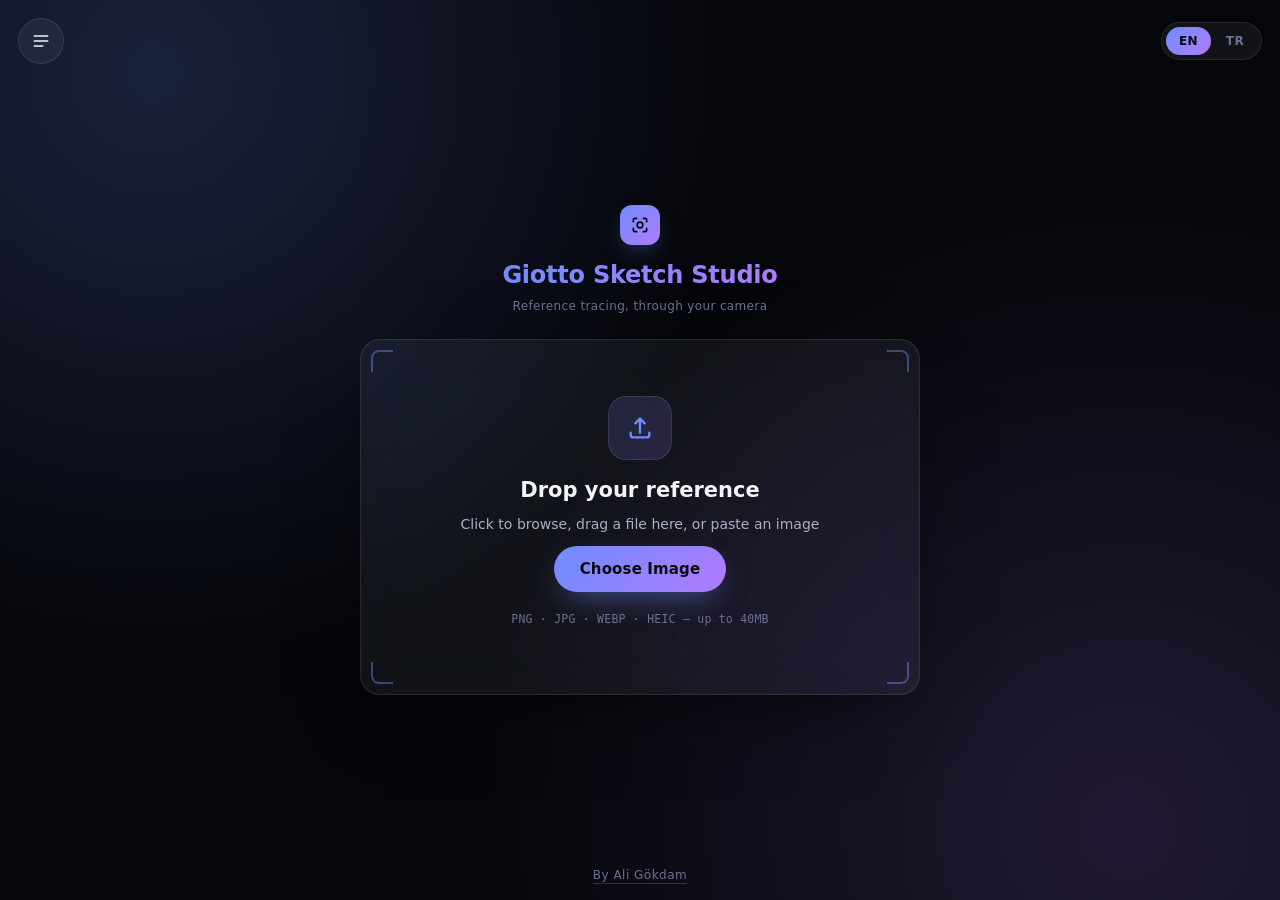
==== index.html @ a8d5f1de "Modify HTML meta tags and style section" ====
<!DOCTYPE html>
<html lang="en">
<head>
<meta charset="UTF-8">
<meta name="viewport" content="width=device-width, initial-scale=1, maximum-scale=1, viewport-fit=cover">
<title>Giotto Sketch Studio</title>
<style>

:root{
  --bg-0:#05060a;
  --bg-1:#0b0d16;
  --surface: rgba(255,255,255,0.055);
  --surface-strong: rgba(255,255,255,0.10);
  --border: rgba(255,255,255,0.09);
  --border-strong: rgba(255,255,255,0.18);
  --text-0:#f3f4f8;
  --text-1:#aab0c8;
  --text-2:#6b7191;
  --blue:#6f8dff;
  --purple:#b07bff;
  --grad: linear-gradient(135deg,#6f8dff 0%,#b07bff 100%);
  --grad-soft: linear-gradient(135deg, rgba(111,141,255,.16), rgba(176,123,255,.16));
  --radius-l:20px;
  --radius-m:14px;
  --radius-s:10px;
  --shadow-soft: 0 24px 70px -24px rgba(0,0,0,.65);
  --ease: cubic-bezier(.16,.8,.24,1);
  --font-display: -apple-system, "SF Pro Display", "Inter", "Segoe UI", system-ui, sans-serif;
  --font-body: -apple-system, "SF Pro Text", "Inter", "Segoe UI", system-ui, sans-serif;
  --font-mono: ui-monospace, "SF Mono", "Roboto Mono", Menlo, monospace;
}
*{box-sizing:border-box; -webkit-tap-highlight-color:transparent;}
html,body{height:100%;}
body{
  margin:0; font-family:var(--font-body); color:var(--text-0);
  background:
    radial-gradient(circle at 12% 8%, rgba(111,141,255,.20), transparent 42%),
    radial-gradient(circle at 88% 92%, rgba(176,123,255,.16), transparent 46%),
    var(--bg-0);
  overflow:hidden; height:100vh; height:100dvh; width:100vw;
  -webkit-user-select:none; user-select:none;
}
button{font-family:inherit;}
img,canvas{-webkit-user-drag:none;}
::selection{background:rgba(111,141,255,.35);}

/* focus visibility for accessibility */
button:focus-visible, input:focus-visible, [tabindex]:focus-visible{
  outline:2px solid var(--blue); outline-offset:2px; border-radius:8px;
}

@media (prefers-reduced-motion: reduce){
  *{animation-duration:.001ms !important; transition-duration:.001ms !important;}
}

/* ============================= LAYOUT / SCREENS ============================= */
#app{position:relative; width:100%; height:100%;}
.screen{
  position:absolute; inset:0; display:none;
  opacity:0; transform:scale(.985);
  transition:opacity .38s var(--ease), transform .38s var(--ease);
}
.screen.active{display:flex; opacity:1; transform:scale(1);}

/* ============================= GLASS / CARD ============================= */
.glass{
  background:var(--surface);
  border:1px solid var(--border);
  backdrop-filter:blur(24px) saturate(160%);
  -webkit-backdrop-filter:blur(24px) saturate(160%);
  border-radius:var(--radius-l);
  box-shadow:var(--shadow-soft);
}

/* ============================= BUTTONS ============================= */
.btn-primary{
  border:none; cursor:pointer; color:#0a0b12; font-weight:600; font-size:15px;
  padding:14px 26px; border-radius:999px; background:var(--grad);
  box-shadow:0 12px 30px -10px rgba(111,141,255,.55);
  transition:transform .18s var(--ease), box-shadow .18s var(--ease), filter .18s;
  letter-spacing:.01em;
}
.btn-primary:hover{transform:translateY(-1px); filter:brightness(1.06);}
.btn-primary:active{transform:translateY(0) scale(.98);}
.btn-large{padding:18px 36px; font-size:16px; width:100%;}

.btn-ghost{
  border:1px solid var(--border-strong); background:rgba(255,255,255,.04); color:var(--text-0);
  cursor:pointer; border-radius:999px; padding:11px 20px; font-size:14px; font-weight:500;
  transition:background .18s, border-color .18s, transform .12s;
}
.btn-ghost:hover{background:rgba(255,255,255,.08); border-color:var(--border-strong);}
.btn-ghost:active{transform:scale(.97);}

.icon-btn{
  width:46px; height:46px; border-radius:50%; border:1px solid var(--border);
  background:var(--surface); color:var(--text-0); display:flex; align-items:center; justify-content:center;
  cursor:pointer; transition:background .16s, transform .12s, border-color .16s; flex:none;
}
.icon-btn:hover{background:var(--surface-strong); border-color:var(--border-strong);}
.icon-btn:active{transform:scale(.94);}
.icon-btn.active{background:var(--grad); color:#0a0b12; border-color:transparent;}
.icon-btn svg{width:20px; height:20px;}

/* ============================= CREDIT FOOTER ============================= */
.credit{
  position:absolute; bottom:18px; left:0; right:0; text-align:center;
  color:var(--text-2); font-size:12px; letter-spacing:.04em; z-index:5;
}
.credit-link{color:var(--text-2); text-decoration:none; border-bottom:1px solid rgba(255,255,255,.16); padding-bottom:1px; transition:color .16s, border-color .16s;}
.credit-link:hover{color:var(--text-0); border-color:var(--border-strong);}

/* ============================= HEADER BAR (upload / editor) ============================= */
.header-bar{
  position:absolute; top:18px; left:18px; right:18px; z-index:7;
  display:flex; align-items:center; justify-content:space-between;
}
.lang-pill{
  display:flex; align-items:center; gap:2px; padding:4px; border-radius:999px;
  background:var(--surface); border:1px solid var(--border);
}
.lang-pill button{
  border:none; background:transparent; color:var(--text-2); font-size:12px; font-weight:600;
  letter-spacing:.03em; padding:7px 13px; border-radius:999px; cursor:pointer; transition:all .16s var(--ease);
}
.lang-pill button.active{background:var(--grad); color:#0a0b12;}
.lang-pill button:not(.active):hover{color:var(--text-0);}

/* ============================= SCREEN 1: UPLOAD ============================= */
#screen-upload{flex-direction:column; align-items:center; justify-content:center; padding:24px; gap:26px; overflow-y:auto;}
.brand{
  display:flex; flex-direction:column; align-items:center; gap:6px; text-align:center; flex:none;
}
.brand .mark{
  width:40px; height:40px; border-radius:12px; background:var(--grad);
  display:flex; align-items:center; justify-content:center; box-shadow:0 10px 26px -10px rgba(111,141,255,.6);
}
.brand .mark svg{width:20px; height:20px; color:#0a0b12;}
.brand h1{
  font-family:var(--font-display); font-size:24px; font-weight:700; letter-spacing:-.01em; margin:10px 0 0;
  background:var(--grad); -webkit-background-clip:text; background-clip:text; color:transparent;
}
.brand p{margin:4px 0 0; font-size:12px; color:var(--text-2); letter-spacing:.03em;}

/* ============================= USAGE GUIDE MODAL ============================= */
.guide-overlay{
  position:absolute; inset:0; z-index:40; background:rgba(4,5,10,.55);
  display:flex; align-items:center; justify-content:center; padding:24px;
  opacity:0; pointer-events:none; transition:opacity .25s var(--ease);
}
.guide-overlay.show{opacity:1; pointer-events:auto;}
.guide-modal{
  width:min(480px, 100%); max-height:80vh; overflow-y:auto; padding:26px 26px 22px;
  transform:translateY(10px) scale(.98); transition:transform .25s var(--ease);
}
.guide-overlay.show .guide-modal{transform:translateY(0) scale(1);}
.guide-modal .guide-head{display:flex; align-items:center; justify-content:space-between; margin-bottom:16px;}
.guide-modal h3{font-family:var(--font-display); font-size:18px; font-weight:700; margin:0;}
.guide-steps{list-style:none; margin:0; padding:0; display:flex; flex-direction:column; gap:14px;}
.guide-steps li{display:flex; gap:12px; align-items:flex-start; font-size:13.5px; color:var(--text-1); line-height:1.45;}
.guide-steps .num{
  flex:none; width:26px; height:26px; border-radius:50%; background:var(--grad-soft); border:1px solid var(--border);
  color:var(--text-0); display:flex; align-items:center; justify-content:center; font-size:12px; font-weight:700; font-family:var(--font-mono);
}
.guide-privacy{
  margin:16px 0 0; padding-top:14px; border-top:1px solid var(--border);
  font-size:12px; color:var(--text-2); line-height:1.5;
}

.dropzone{
  position:relative; width:min(560px, 100%); padding:56px 32px; text-align:center;
  cursor:pointer; transition:border-color .2s, background .2s, transform .2s var(--ease);
  flex:none;
}
.dropzone.drag-over{border-color:var(--blue); background:rgba(111,141,255,.07); transform:scale(1.01);}
.dropzone-content{display:flex; flex-direction:column; align-items:center; gap:14px; position:relative; z-index:2;}
.dropzone .glyph{
  width:64px; height:64px; border-radius:18px; background:var(--grad-soft); border:1px solid var(--border);
  display:flex; align-items:center; justify-content:center; margin-bottom:4px;
}
.dropzone .glyph svg{width:28px; height:28px; color:var(--blue);}
.dropzone h2{font-family:var(--font-display); font-size:21px; font-weight:600; margin:0;}
.dropzone p.sub{margin:0; color:var(--text-1); font-size:14px;}
.dropzone .hint{margin-top:6px; font-size:11.5px; color:var(--text-2); font-family:var(--font-mono); letter-spacing:.02em;}

/* viewfinder corner brackets — signature motif */
.corners span{position:absolute; width:22px; height:22px; border:2px solid rgba(111,141,255,.55); opacity:.8;}
.corners span:nth-child(1){top:10px; left:10px; border-right:none; border-bottom:none; border-radius:8px 0 0 0;}
.corners span:nth-child(2){top:10px; right:10px; border-left:none; border-bottom:none; border-radius:0 8px 0 0;}
.corners span:nth-child(3){bottom:10px; left:10px; border-right:none; border-top:none; border-radius:0 0 0 8px;}
.corners span:nth-child(4){bottom:10px; right:10px; border-left:none; border-top:none; border-radius:0 0 8px 0;}
@keyframes cornerPulse{0%,100%{opacity:.55;} 50%{opacity:1;}}
.dropzone .corners span{animation:cornerPulse 3.2s ease-in-out infinite;}

.toast{
  position:absolute; top:24px; left:50%; transform:translateX(-50%) translateY(-14px);
  padding:12px 20px; border-radius:999px; font-size:13.5px; color:var(--text-0);
  background:rgba(20,10,10,.7); border:1px solid rgba(255,110,110,.35);
  opacity:0; pointer-events:none; transition:opacity .25s, transform .25s; z-index:50; max-width:90vw;
}
.toast.show{opacity:1; transform:translateX(-50%) translateY(0);}

/* ============================= SCREEN 2: EDITOR ============================= */
#screen-editor{flex-direction:column;}
.editor-canvas-wrap{
  flex:1; display:flex; align-items:center; justify-content:center; position:relative; padding:20px 20px 0;
  min-height:0;
}
.editor-canvas-wrap .frame{position:relative; max-width:100%; max-height:100%;}
#editCanvas{max-width:100%; max-height:100%; border-radius:16px; display:block; box-shadow:0 30px 80px -30px rgba(0,0,0,.7);}
.editor-canvas-wrap .corners span{border-color:rgba(255,255,255,.28);}

.top-bar{
  position:absolute; top:18px; left:18px; right:18px; display:flex; justify-content:space-between; align-items:center; z-index:6;
}
.top-bar .title{font-size:13px; color:var(--text-1); font-family:var(--font-mono); letter-spacing:.03em;}

.panel{
  margin:16px; padding:18px 18px 20px; display:flex; flex-direction:column; gap:16px;
  max-height:46vh; overflow-y:auto;
}
.filters-row{display:flex; gap:8px; overflow-x:auto; padding-bottom:2px; scrollbar-width:none; flex:none;}
.filters-row::-webkit-scrollbar{display:none;}
.filter-chip{
  flex:none; padding:9px 16px; border-radius:999px; font-size:13px; font-weight:500;
  background:rgba(255,255,255,.04); border:1px solid var(--border); color:var(--text-1);
  cursor:pointer; transition:all .16s var(--ease); white-space:nowrap;
}
.filter-chip.active{background:var(--grad); color:#0a0b12; border-color:transparent; font-weight:600;}
.filter-chip:hover:not(.active){background:rgba(255,255,255,.08); color:var(--text-0);}

.slider-group{display:flex; flex-direction:column; gap:12px; flex:none;}
.slider-row{display:grid; grid-template-columns:104px 1fr 42px; align-items:center; gap:12px;}
.slider-row label{font-size:13px; color:var(--text-1); font-weight:500;}
.slider-row .val{font-size:12px; color:var(--text-2); font-family:var(--font-mono); text-align:right;}

input[type=range]{
  -webkit-appearance:none; appearance:none; width:100%; height:34px; background:transparent; margin:0; cursor:pointer;
}
input[type=range]::-webkit-slider-runnable-track{height:4px; border-radius:4px; background:rgba(255,255,255,.12);}
input[type=range]::-moz-range-track{height:4px; border-radius:4px; background:rgba(255,255,255,.12);}
input[type=range]::-webkit-slider-thumb{
  -webkit-appearance:none; margin-top:-9px; width:22px; height:22px; border-radius:50%;
  background:var(--grad); border:2px solid #fff2; box-shadow:0 4px 14px -4px rgba(111,141,255,.7);
}
input[type=range]::-moz-range-thumb{
  width:22px; height:22px; border-radius:50%; background:var(--grad); border:2px solid #fff2;
}

.editor-actions{display:flex; gap:10px; flex:none;}

/* ============================= SCREEN 3: CAMERA / TRACE ============================= */
#screen-camera{background:#000;}
#cameraVideo{
  position:absolute; inset:0; width:100%; height:100%; object-fit:cover; background:#000;
}
#overlayWrap{
  position:absolute; top:50%; left:50%; width:min(70%, 70vh, 900px);
  transform:translate(-50%,-50%); touch-action:none; will-change:transform;
}
#overlayImg{width:100%; display:block; pointer-events:none; filter:brightness(1) contrast(1) saturate(1) blur(0px); opacity:.7;}
#overlayWrap.locked{outline:2px dashed rgba(255,255,255,.25); outline-offset:8px; border-radius:8px;}

.cam-top{
  position:absolute; top:18px; left:18px; right:18px; display:flex; justify-content:space-between; align-items:center; z-index:8;
}
.cam-top .group{display:flex; gap:8px;}

.cam-stack{
  position:absolute; left:16px; right:16px; bottom:16px; z-index:8;
  display:flex; flex-direction:column; align-items:center; gap:12px;
  max-height:calc(100% - 90px); max-height:calc(100dvh - 90px);
}
.cam-bottom{
  width:100%; z-index:8;
  padding:16px 16px 18px; display:flex; flex-direction:column; gap:14px;
  overflow-y:auto;
}
.cam-bottom .row-sliders{display:flex; flex-direction:column; gap:10px;}
.cam-bottom .flip-row{display:flex; gap:10px; justify-content:space-between; align-items:center;}
.cam-bottom .flip-row .label{font-size:12px; color:var(--text-2); font-family:var(--font-mono);}
.cam-bottom .flip-btns{display:flex; gap:8px;}

.start-draw-btn{
  z-index:9; width:auto; padding:16px 30px; flex:none;
}
.cam-hidden{display:none !important;}

/* Drawing mode minimal UI */
#drawUI{
  position:absolute; inset:0; z-index:10; pointer-events:none;
}
#drawUI .draw-top{
  position:absolute; top:18px; right:18px; pointer-events:auto;
}
#drawUI .draw-bottom{
  position:absolute; left:16px; right:16px; bottom:18px; pointer-events:auto;
  padding:14px 18px; display:flex; align-items:center; gap:14px;
}
#drawUI .draw-bottom label{font-size:12px; color:var(--text-1); font-family:var(--font-mono); flex:none;}

.kbd-hint{
  position:absolute; bottom:18px; left:18px; z-index:7; font-size:11px; color:var(--text-2);
  font-family:var(--font-mono); letter-spacing:.02em; display:flex; gap:10px;
}
.kbd-hint span{background:rgba(255,255,255,.06); border:1px solid var(--border); padding:3px 7px; border-radius:6px;}

@media (max-width:640px){
  .kbd-hint{display:none;}
  .slider-row{grid-template-columns:80px 1fr 38px;}
  .panel{max-height:50vh;}
}

/* Landscape / short-height devices: compact the camera controls so nothing collides */
@media (max-height:520px){
  .kbd-hint{display:none;}
  .cam-stack{gap:8px;}
  .cam-bottom{padding:10px 14px 12px; gap:8px;}
  .cam-bottom .row-sliders{flex-direction:row; flex-wrap:wrap; gap:8px 14px;}
  .cam-bottom .slider-row{grid-template-columns:64px 90px 34px; gap:6px;}
  .start-draw-btn{padding:11px 22px; font-size:14px;}
  .cam-top{top:10px; left:10px; right:10px;}
  .icon-btn{width:38px; height:38px;}
}

/* Short viewports on the upload screen: shrink brand + dropzone so they never overlap or overflow */
@media (max-height:720px){
  #screen-upload{gap:14px; padding:18px;}
  .brand{gap:3px;}
  .brand .mark{width:32px; height:32px;}
  .brand .mark svg{width:16px; height:16px;}
  .brand h1{font-size:19px; margin-top:6px;}
  .brand p{font-size:11px;}
  .dropzone{padding:30px 24px;}
  .dropzone .glyph{width:52px; height:52px; margin-bottom:0;}
  .dropzone h2{font-size:18px;}
}
.hidden{display:none !important;}
</style>
</head>
<body>
<div id="app">

  <!-- ============ SCREEN 1: UPLOAD ============ -->
  <section id="screen-upload" class="screen active">
    <div class="header-bar">
      <button class="icon-btn" id="btnGuide" aria-label="How it works">
        <svg viewBox="0 0 24 24" fill="none"><path d="M4 6h16M4 12h16M4 18h10" stroke="currentColor" stroke-width="2" stroke-linecap="round"/></svg>
      </button>
      <div class="lang-pill" id="langPillUpload">
        <button data-lang="en" class="active">EN</button>
        <button data-lang="tr">TR</button>
      </div>
    </div>

    <div class="brand">
      <div class="mark">
        <svg viewBox="0 0 24 24" fill="none"><path d="M4 8V6a2 2 0 0 1 2-2h2M4 16v2a2 2 0 0 0 2 2h2M20 8V6a2 2 0 0 0-2-2h-2M20 16v2a2 2 0 0 1-2 2h-2" stroke="currentColor" stroke-width="2" stroke-linecap="round"/><circle cx="12" cy="12" r="3.4" stroke="currentColor" stroke-width="2"/></svg>
      </div>
      <h1>Giotto Sketch Studio</h1>
      <p data-i18n="tagline">Reference tracing, through your camera</p>
    </div>

    <div class="dropzone glass" id="dropzone" tabindex="0" role="button" aria-label="Upload a reference image">
      <div class="corners"><span></span><span></span><span></span><span></span></div>
      <div class="dropzone-content">
        <div class="glyph">
          <svg viewBox="0 0 24 24" fill="none"><path d="M12 16V4M12 4l-4 4M12 4l4 4" stroke="currentColor" stroke-width="2" stroke-linecap="round" stroke-linejoin="round"/><path d="M4 16v2a2 2 0 0 0 2 2h12a2 2 0 0 0 2-2v-2" stroke="currentColor" stroke-width="2" stroke-linecap="round"/></svg>
        </div>
        <h2 data-i18n="dropTitle">Drop your reference</h2>
        <p class="sub" data-i18n="dropSub">Click to browse, drag a file here, or paste an image</p>
        <button class="btn-primary" id="btnBrowse" type="button" data-i18n="chooseImage">Choose Image</button>
        <p class="hint" data-i18n="dropHint">PNG · JPG · WEBP · HEIC — up to 40MB</p>
      </div>
      <input type="file" id="fileInput" accept="image/*,.heic,.heif" hidden>
    </div>

    <div class="toast" id="toast"></div>
    <footer class="credit"><a class="credit-link" href="https://linktr.ee/aligokdam" target="_blank" rel="noopener">By Ali Gökdam</a></footer>
  </section>

  <!-- ============ USAGE GUIDE MODAL ============ -->
  <div class="guide-overlay" id="guideOverlay">
    <div class="guide-modal glass">
      <div class="guide-head">
        <h3 data-i18n="guideTitle">How Sketch Trace Studio Works</h3>
        <button class="icon-btn" id="btnCloseGuide" aria-label="Close guide">
          <svg viewBox="0 0 24 24" fill="none"><path d="M6 6l12 12M18 6L6 18" stroke="currentColor" stroke-width="2" stroke-linecap="round"/></svg>
        </button>
      </div>
      <ol class="guide-steps" id="guideSteps"></ol>
      <p class="guide-privacy" id="guidePrivacy"></p>
    </div>
  </div>

  <!-- ============ SCREEN 2: EDITOR ============ -->
  <section id="screen-editor" class="screen">
    <div class="top-bar">
      <button class="icon-btn" id="btnBackToUpload" aria-label="Back">
        <svg viewBox="0 0 24 24" fill="none"><path d="M15 18l-6-6 6-6" stroke="currentColor" stroke-width="2" stroke-linecap="round" stroke-linejoin="round"/></svg>
      </button>
      <span class="title" data-i18n="adjustTitle">ADJUST REFERENCE</span>
      <div class="lang-pill" id="langPillEditor">
        <button data-lang="en" class="active">EN</button>
        <button data-lang="tr">TR</button>
      </div>
    </div>

    <div class="editor-canvas-wrap">
      <div class="frame">
        <canvas id="editCanvas"></canvas>
      </div>
    </div>

    <div class="panel glass" id="editPanel">
      <div class="filters-row" id="filtersRow">
        <button class="filter-chip active" data-filter="normal" data-i18n="filterNormal">Normal</button>
        <button class="filter-chip" data-filter="grayscale" data-i18n="filterGrayscale">Grayscale</button>
        <button class="filter-chip" data-filter="highcontrast" data-i18n="filterHighContrast">High Contrast</button>
        <button class="filter-chip" data-filter="sketch" data-i18n="filterSketch">Sketch</button>
        <button class="filter-chip" data-filter="edgedetect" data-i18n="filterEdgeDetect">Edge Detect</button>
        <button class="filter-chip" data-filter="blueprint" data-i18n="filterBlueprint">Blueprint</button>
      </div>

      <div class="slider-group" id="editSliders">
        <div class="slider-row"><label data-i18n="lblOpacity">Opacity</label><input type="range" id="s-opacity" min="0" max="100" value="100"><span class="val" id="v-opacity">100%</span></div>
        <div class="slider-row"><label data-i18n="lblBrightness">Brightness</label><input type="range" id="s-brightness" min="0" max="200" value="100"><span class="val" id="v-brightness">100%</span></div>
        <div class="slider-row"><label data-i18n="lblContrast">Contrast</label><input type="range" id="s-contrast" min="0" max="200" value="100"><span class="val" id="v-contrast">100%</span></div>
        <div class="slider-row"><label data-i18n="lblSharpness">Sharpness</label><input type="range" id="s-sharpness" min="0" max="100" value="0"><span class="val" id="v-sharpness">0%</span></div>
        <div class="slider-row"><label data-i18n="lblEdge">Edge Strength</label><input type="range" id="s-edge" min="0" max="100" value="0"><span class="val" id="v-edge">0%</span></div>
        <div class="slider-row"><label data-i18n="lblSaturation">Saturation</label><input type="range" id="s-saturation" min="0" max="200" value="100"><span class="val" id="v-saturation">100%</span></div>
        <div class="slider-row"><label data-i18n="lblBlur">Blur</label><input type="range" id="s-blur" min="0" max="20" value="0"><span class="val" id="v-blur">0px</span></div>
      </div>

      <div class="editor-actions">
        <button class="btn-ghost" id="btnResetEdits" type="button" data-i18n="reset">Reset</button>
        <button class="btn-primary btn-large" id="btnOpenCamera" type="button" data-i18n="openCamera">Open Camera</button>
      </div>
    </div>
  </section>

  <!-- ============ SCREEN 3: CAMERA / TRACE ============ -->
  <section id="screen-camera" class="screen">
    <video id="cameraVideo" autoplay playsinline muted></video>

    <div id="overlayWrap">
      <img id="overlayImg" alt="Reference overlay">
    </div>

    <div class="cam-top" id="camTop">
      <button class="icon-btn" id="btnCloseCamera" aria-label="Close camera">
        <svg viewBox="0 0 24 24" fill="none"><path d="M6 6l12 12M18 6L6 18" stroke="currentColor" stroke-width="2" stroke-linecap="round"/></svg>
      </button>
      <div class="group">
        <button class="icon-btn" id="btnLock" aria-label="Lock position">
          <svg viewBox="0 0 24 24" fill="none"><rect x="5" y="11" width="14" height="9" rx="2" stroke="currentColor" stroke-width="2"/><path d="M8 11V7a4 4 0 0 1 8 0v4" stroke="currentColor" stroke-width="2"/></svg>
        </button>
        <button class="icon-btn" id="btnFullscreen" aria-label="Fullscreen">
          <svg viewBox="0 0 24 24" fill="none"><path d="M8 4H4v4M16 4h4v4M8 20H4v-4M16 20h4v-4" stroke="currentColor" stroke-width="2" stroke-linecap="round" stroke-linejoin="round"/></svg>
        </button>
      </div>
    </div>

    <div class="kbd-hint">
      <span>Space</span> <span data-i18n="hintHide">hide</span> · <span>R</span> <span data-i18n="hintReset">reset</span> · <span>F</span> <span data-i18n="hintFullscreen">fullscreen</span> · <span>⌘arrows</span> <span data-i18n="hintMove">move</span> · <span>Esc</span> <span data-i18n="hintExit">exit</span>
    </div>

    <div class="cam-stack" id="camStack">
      <div class="cam-bottom glass" id="camBottom">
        <div class="row-sliders">
          <div class="slider-row"><label data-i18n="lblOpacity">Opacity</label><input type="range" id="o-opacity" min="0" max="100" value="70"><span class="val" id="ov-opacity">70%</span></div>
          <div class="slider-row"><label data-i18n="lblScale">Scale</label><input type="range" id="o-scale" min="20" max="300" value="100"><span class="val" id="ov-scale">100%</span></div>
          <div class="slider-row"><label data-i18n="lblRotation">Rotation</label><input type="range" id="o-rotation" min="-180" max="180" value="0"><span class="val" id="ov-rotation">0°</span></div>
        </div>
        <div class="flip-row">
          <span class="label" data-i18n="transformLabel">TRANSFORM</span>
          <div class="flip-btns">
            <button class="icon-btn" id="btnFlipH" aria-label="Flip horizontal">
              <svg viewBox="0 0 24 24" fill="none"><path d="M12 3v18M6 7l-3 5 3 5M18 7l3 5-3 5" stroke="currentColor" stroke-width="2" stroke-linecap="round" stroke-linejoin="round"/></svg>
            </button>
            <button class="icon-btn" id="btnFlipV" aria-label="Flip vertical">
              <svg viewBox="0 0 24 24" fill="none"><path d="M3 12h18M7 6l5-3 5 3M7 18l5 3 5-3" stroke="currentColor" stroke-width="2" stroke-linecap="round" stroke-linejoin="round"/></svg>
            </button>
            <button class="icon-btn" id="btnResetOverlay" aria-label="Reset position">
              <svg viewBox="0 0 24 24" fill="none"><path d="M3 12a9 9 0 1 1 3 6.7" stroke="currentColor" stroke-width="2" stroke-linecap="round"/><path d="M3 17v-5h5" stroke="currentColor" stroke-width="2" stroke-linecap="round" stroke-linejoin="round"/></svg>
            </button>
          </div>
        </div>
      </div>

      <button class="btn-primary start-draw-btn" id="btnStartDrawing" type="button" data-i18n="startDrawing">Start Drawing Mode</button>
    </div>

    <!-- Drawing mode minimal UI -->
    <div id="drawUI" class="hidden">
      <div class="draw-top">
        <button class="icon-btn" id="btnExitDrawing" aria-label="Close drawing mode">
          <svg viewBox="0 0 24 24" fill="none"><path d="M6 6l12 12M18 6L6 18" stroke="currentColor" stroke-width="2" stroke-linecap="round"/></svg>
        </button>
      </div>
      <div class="draw-bottom glass">
        <label data-i18n="lblOpacity">Opacity</label>
        <input type="range" id="d-opacity" min="0" max="100" value="70">
        <span class="val" id="dv-opacity" style="font-family:var(--font-mono); font-size:12px; color:var(--text-2);">70%</span>
      </div>
    </div>
  </section>

</div>

<script>
(function(){
  "use strict";

  /* ============================= STATE ============================= */
  const state = {
    sourceCanvas: null,      // original uploaded image, capped resolution
    bakedCanvas: null,       // processed pixels (sharpen/edge-strength/preset effect)
    filter: "normal",        // normal | grayscale | highcontrast | sketch | edgedetect | blueprint
    adj: { opacity:100, brightness:100, contrast:100, sharpness:0, edge:0, saturation:100, blur:0 },
    overlay: { x:0, y:0, scale:1, rotation:0, flipH:1, flipV:1, locked:false },
    bakePending:false,
    stream:null,
    fullscreenActive:false,
    lang:"en"
  };

  const MAX_DIM = 1600;
  const MAX_SIZE = 40 * 1024 * 1024;
  const ACCEPTED = ["image/png","image/jpeg","image/jpg","image/webp","image/heic","image/heif"];

  /* ============================= I18N ============================= */
  const I18N = {
    en:{
      tagline:"Reference tracing, through your camera",
      dropTitle:"Drop your reference",
      dropSub:"Click to browse, drag a file here, or paste an image",
      chooseImage:"Choose Image",
      dropHint:"PNG · JPG · WEBP · HEIC — up to 40MB",
      adjustTitle:"ADJUST REFERENCE",
      filterNormal:"Normal", filterGrayscale:"Grayscale", filterHighContrast:"High Contrast",
      filterSketch:"Sketch", filterEdgeDetect:"Edge Detect", filterBlueprint:"Blueprint",
      lblOpacity:"Opacity", lblBrightness:"Brightness", lblContrast:"Contrast",
      lblSharpness:"Sharpness", lblEdge:"Edge Strength", lblSaturation:"Saturation", lblBlur:"Blur",
      lblScale:"Scale", lblRotation:"Rotation",
      reset:"Reset", openCamera:"Open Camera", startDrawing:"Start Drawing Mode",
      transformLabel:"TRANSFORM",
      hintHide:"hide", hintReset:"reset", hintFullscreen:"fullscreen", hintMove:"move", hintExit:"exit",
      guideTitle:"How Giotto Sketch Studio Works",
      guideSteps:[
        "Upload a photo you want to use as a drawing reference.",
        "Adjust it with filters and sliders — opacity, sharpness, edge strength and more.",
        "Tap “Open Camera” to switch to your live camera feed.",
        "The edited image appears as an overlay on top of the camera.",
        "Place your paper underneath, in view of the camera.",
        "Drag, pinch, or rotate the overlay until it lines up with your paper.",
        "Fine-tune opacity, then tap “Start Drawing Mode” and trace by hand."
      ],
      errUnsupported:"Unsupported file type. Please use PNG, JPG, WEBP, or HEIC.",
      errTooLarge:"File is too large. Maximum size is 40MB.",
      errCantRead:"Couldn't read this image. If it's HEIC, try converting it to JPG first.",
      errCamera:"Camera access denied or unavailable. Check your browser/site permissions.",
      guidePrivacy:"Privacy: everything happens on your device. Your photo and camera feed are never uploaded to any server."
    },
    tr:{
      tagline:"Kamerandan bakarak referans çizimi",
      dropTitle:"Referansını sürükle",
      dropSub:"Göz atmak için tıkla, dosya sürükle ya da bir görsel yapıştır",
      chooseImage:"Görsel Seç",
      dropHint:"PNG · JPG · WEBP · HEIC — 40MB'a kadar",
      adjustTitle:"REFERANSI DÜZENLE",
      filterNormal:"Normal", filterGrayscale:"Gri Ton", filterHighContrast:"Yüksek Kontrast",
      filterSketch:"Eskiz", filterEdgeDetect:"Kenar Belirleme", filterBlueprint:"Teknik Çizim",
      lblOpacity:"Saydamlık", lblBrightness:"Parlaklık", lblContrast:"Kontrast",
      lblSharpness:"Keskinlik", lblEdge:"Kenar Gücü", lblSaturation:"Doygunluk", lblBlur:"Bulanıklık",
      lblScale:"Ölçek", lblRotation:"Döndürme",
      reset:"Sıfırla", openCamera:"Kamerayı Aç", startDrawing:"Çizim Modunu Başlat",
      transformLabel:"DÖNÜŞÜM",
      hintHide:"gizle", hintReset:"sıfırla", hintFullscreen:"tam ekran", hintMove:"taşı", hintExit:"çıkış",
      guideTitle:"Giotto Sketch Studio Nasıl Çalışır",
      guideSteps:[
        "Çizim referansı olarak kullanmak istediğin bir fotoğraf yükle.",
        "Filtreler ve kaydırıcılarla düzenle — saydamlık, keskinlik, kenar gücü ve daha fazlası.",
        "Canlı kameraya geçmek için “Kamerayı Aç”a dokun.",
        "Düzenlediğin görsel, kameranın üzerine yerleşir.",
        "Kağıdını kameranın görüş alanına, altına yerleştir.",
        "Görseli kağıdınla hizalanana kadar sürükle, sıkıştır ya da döndür.",
        "Saydamlığı ayarla, ardından “Çizim Modunu Başlat”a dokunup elle çizmeye başla."
      ],
      errUnsupported:"Desteklenmeyen dosya türü. Lütfen PNG, JPG, WEBP veya HEIC kullanın.",
      errTooLarge:"Dosya çok büyük. Maksimum boyut 40MB.",
      errCantRead:"Bu görsel okunamadı. HEIC ise önce JPG'ye dönüştürmeyi dene.",
      errCamera:"Kamera erişimi reddedildi veya kullanılamıyor. Tarayıcı/site izinlerini kontrol et.",
      guidePrivacy:"Gizlilik: her şey cihazında gerçekleşir. Fotoğrafın ve kamera görüntün hiçbir sunucuya yüklenmez."
    }
  };
  function t(key){ return (I18N[state.lang] && I18N[state.lang][key]) || I18N.en[key] || key; }

  /* ============================= DOM ============================= */
  const $ = (id)=>document.getElementById(id);
  const screens = { upload:$("screen-upload"), editor:$("screen-editor"), camera:$("screen-camera") };
  const dropzone = $("dropzone");
  const fileInput = $("fileInput");
  const toast = $("toast");
  const editCanvas = $("editCanvas");
  const editCtx = editCanvas.getContext("2d");
  const overlayImg = $("overlayImg");
  const overlayWrap = $("overlayWrap");
  const cameraVideo = $("cameraVideo");
  const drawUI = $("drawUI");
  const camBottom = $("camBottom");
  const camStack = $("camStack");
  const camTop = $("camTop");
  const btnStartDrawing = $("btnStartDrawing");

  /* ============================= UTIL ============================= */
  function showToast(msg, ms=3200){
    toast.textContent = msg;
    toast.classList.add("show");
    clearTimeout(showToast._t);
    showToast._t = setTimeout(()=>toast.classList.remove("show"), ms);
  }

  function goTo(name){
    Object.values(screens).forEach(s=>s.classList.remove("active"));
    screens[name].classList.add("active");
  }

  function clamp(v,min,max){return Math.min(max, Math.max(min,v));}

  /* ============================= UPLOAD HANDLING ============================= */
  dropzone.addEventListener("click", ()=>fileInput.click());
  dropzone.addEventListener("keydown", (e)=>{ if(e.key==="Enter" || e.key===" "){ e.preventDefault(); fileInput.click(); } });

  ["dragenter","dragover"].forEach(evt=>{
    dropzone.addEventListener(evt, (e)=>{ e.preventDefault(); dropzone.classList.add("drag-over"); });
  });
  ["dragleave","drop"].forEach(evt=>{
    dropzone.addEventListener(evt, (e)=>{ e.preventDefault(); dropzone.classList.remove("drag-over"); });
  });
  dropzone.addEventListener("drop", (e)=>{
    const f = e.dataTransfer.files && e.dataTransfer.files[0];
    if(f) handleFile(f);
  });

  fileInput.addEventListener("change", ()=>{
    const f = fileInput.files[0];
    if(f) handleFile(f);
    fileInput.value = "";
  });

  window.addEventListener("paste", (e)=>{
    if(!screens.upload.classList.contains("active")) return;
    const items = e.clipboardData && e.clipboardData.items;
    if(!items) return;
    for(const it of items){
      if(it.type && it.type.startsWith("image/")){
        const f = it.getAsFile();
        if(f) handleFile(f);
        break;
      }
    }
  });

  function looksLikeImage(file){
    if(file.type && file.type.startsWith("image/")) return true;
    if(!file.type && /\.(png|jpe?g|webp|heic|heif|gif|bmp|avif)$/i.test(file.name||"")) return true;
    if(/\.(heic|heif)$/i.test(file.name||"")) return true;
    return false;
  }

  async function handleFile(file){
    if(!looksLikeImage(file)){
      showToast(t("errUnsupported"));
      return;
    }
    if(file.size > MAX_SIZE){
      showToast(t("errTooLarge"));
      return;
    }

    let source = null;
    // Primary path: createImageBitmap — broadest format/orientation support across engines.
    try{
      source = await createImageBitmap(file, { imageOrientation: "from-image" });
    }catch(e1){
      try{ source = await createImageBitmap(file); }catch(e2){ source = null; }
    }
    // Fallback path: classic <img> decode via object URL.
    if(!source){
      try{ source = await loadViaImageElement(file); }
      catch(e3){
        showToast(t("errCantRead"));
        return;
      }
    }

    try{
      loadImageIntoState(source);
    }catch(e4){
      showToast(t("errCantRead"));
      return;
    }
    goTo("editor");
    requestAnimationFrame(fitEditorCanvas);
  }

  function loadViaImageElement(file){
    return new Promise((resolve, reject)=>{
      const url = URL.createObjectURL(file);
      const img = new Image();
      img.onload = ()=>{ resolve(img); };
      img.onerror = ()=>{ URL.revokeObjectURL(url); reject(new Error("image decode failed")); };
      img.src = url;
    });
  }

  function loadImageIntoState(source){
    // works for both ImageBitmap (width/height) and HTMLImageElement (naturalWidth/naturalHeight)
    let w = source.naturalWidth || source.width;
    let h = source.naturalHeight || source.height;
    if(!w || !h) throw new Error("invalid image dimensions");
    const scale = Math.min(1, MAX_DIM / Math.max(w,h));
    w = Math.round(w*scale); h = Math.round(h*scale);
    const c = document.createElement("canvas");
    c.width = w; c.height = h;
    c.getContext("2d").drawImage(source, 0, 0, w, h);
    if(typeof source.close === "function") source.close();
    state.sourceCanvas = c;

    // reset adjustments & filter for a fresh image
    state.filter = "normal";
    state.adj = { opacity:100, brightness:100, contrast:100, sharpness:0, edge:0, saturation:100, blur:0 };
    document.querySelectorAll(".filter-chip").forEach(b=>b.classList.toggle("active", b.dataset.filter==="normal"));
    syncSlidersFromState();
    requestBake();
  }

  /* ============================= IMAGE PROCESSING (BAKE) ============================= */
  function requestBake(){
    if(state.bakePending) return;
    state.bakePending = true;
    requestAnimationFrame(()=>{
      state.bakePending = false;
      bakeImage();
    });
  }

  function bakeImage(){
    if(!state.sourceCanvas) return;
    const src = state.sourceCanvas;
    let work = cloneCanvas(src);

    // 1. Sharpening (unsharp mask convolution)
    if(state.adj.sharpness > 0){
      work = applyConvolutionSharpen(work, state.adj.sharpness/100);
    }
    // 2. Edge strength enhancement (blend Sobel edges into image)
    if(state.adj.edge > 0){
      work = applyEdgeEnhance(work, state.adj.edge/100);
    }
    // 3. Special full-pixel presets
    if(state.filter === "sketch"){
      work = applySketch(work);
    } else if(state.filter === "edgedetect"){
      work = applySobelLineArt(work, false);
    } else if(state.filter === "blueprint"){
      work = applySobelLineArt(work, true);
    }

    state.bakedCanvas = work;
    updateOutputs();
  }

  function cloneCanvas(src){
    const c = document.createElement("canvas");
    c.width = src.width; c.height = src.height;
    c.getContext("2d").drawImage(src,0,0);
    return c;
  }

  function applyConvolutionSharpen(canvas, amount){
    const w = canvas.width, h = canvas.height;
    const ctx = canvas.getContext("2d");
    const src = ctx.getImageData(0,0,w,h);
    const dst = ctx.createImageData(w,h);
    const k = amount * 1.4;
    const kernel = [0,-k,0, -k,1+4*k,-k, 0,-k,0];
    convolve(src.data, dst.data, w, h, kernel);
    ctx.putImageData(dst,0,0);
    return canvas;
  }

  function convolve(sd, dd, w, h, kernel){
    const kw=3, half=1;
    for(let y=0;y<h;y++){
      for(let x=0;x<w;x++){
        let r=0,g=0,b=0;
        for(let ky=-half;ky<=half;ky++){
          for(let kx=-half;kx<=half;kx++){
            const sx = clamp(x+kx,0,w-1), sy = clamp(y+ky,0,h-1);
            const idx = (sy*w+sx)*4;
            const kv = kernel[(ky+half)*kw+(kx+half)];
            r += sd[idx]*kv; g += sd[idx+1]*kv; b += sd[idx+2]*kv;
          }
        }
        const di = (y*w+x)*4;
        dd[di] = clamp(r,0,255); dd[di+1] = clamp(g,0,255); dd[di+2] = clamp(b,0,255);
        dd[di+3] = sd[di+3];
      }
    }
  }

  function toGray(sd, w, h){
    const gray = new Float32Array(w*h);
    for(let i=0;i<w*h;i++){
      const idx=i*4;
      gray[i] = sd[idx]*0.299 + sd[idx+1]*0.587 + sd[idx+2]*0.114;
    }
    return gray;
  }

  function sobelMagnitude(gray, w, h){
    const mag = new Float32Array(w*h);
    const gx = [-1,0,1,-2,0,2,-1,0,1], gy=[-1,-2,-1,0,0,0,1,2,1];
    let maxV = 1;
    for(let y=0;y<h;y++){
      for(let x=0;x<w;x++){
        let sx=0, sy=0, k=0;
        for(let ky=-1;ky<=1;ky++){
          for(let kx=-1;kx<=1;kx++){
            const px = clamp(x+kx,0,w-1), py = clamp(y+ky,0,h-1);
            const v = gray[py*w+px];
            sx += v*gx[k]; sy += v*gy[k]; k++;
          }
        }
        const m = Math.sqrt(sx*sx+sy*sy);
        mag[y*w+x] = m;
        if(m>maxV) maxV = m;
      }
    }
    return {mag, maxV};
  }

  function applyEdgeEnhance(canvas, amount){
    const w=canvas.width, h=canvas.height;
    const ctx = canvas.getContext("2d");
    const imgData = ctx.getImageData(0,0,w,h);
    const gray = toGray(imgData.data, w, h);
    const {mag, maxV} = sobelMagnitude(gray, w, h);
    const d = imgData.data;
    for(let i=0;i<w*h;i++){
      const e = (mag[i]/maxV) * amount * 255;
      const idx = i*4;
      d[idx]   = clamp(d[idx]   - e*0.6, 0, 255);
      d[idx+1] = clamp(d[idx+1] - e*0.6, 0, 255);
      d[idx+2] = clamp(d[idx+2] - e*0.6, 0, 255);
    }
    ctx.putImageData(imgData,0,0);
    return canvas;
  }

  function applySketch(canvas){
    const w=canvas.width, h=canvas.height;
    const ctx = canvas.getContext("2d");
    const imgData = ctx.getImageData(0,0,w,h);
    const d = imgData.data;
    const gray = toGray(d, w, h);
    // invert + gaussian-ish blur via box blur approximation, then color-dodge blend
    const blurred = boxBlur(gray, w, h, 4);
    const out = ctx.createImageData(w,h);
    for(let i=0;i<w*h;i++){
      const base = gray[i];
      const inv = 255 - blurred[i];
      let val = (base*255) / (255-inv+1);
      val = clamp(val, 0, 255);
      const idx=i*4;
      out.data[idx]=val; out.data[idx+1]=val; out.data[idx+2]=val; out.data[idx+3]=255;
    }
    ctx.putImageData(out,0,0);
    return canvas;
  }

  function boxBlur(gray, w, h, radius){
    const tmp = new Float32Array(w*h);
    const out = new Float32Array(w*h);
    // horizontal pass
    for(let y=0;y<h;y++){
      for(let x=0;x<w;x++){
        let sum=0, count=0;
        for(let k=-radius;k<=radius;k++){
          const sx = clamp(x+k,0,w-1);
          sum += gray[y*w+sx]; count++;
        }
        tmp[y*w+x] = sum/count;
      }
    }
    // vertical pass
    for(let x=0;x<w;x++){
      for(let y=0;y<h;y++){
        let sum=0, count=0;
        for(let k=-radius;k<=radius;k++){
          const sy = clamp(y+k,0,h-1);
          sum += tmp[sy*w+x]; count++;
        }
        out[y*w+x] = sum/count;
      }
    }
    return out;
  }

  function applySobelLineArt(canvas, blueprintStyle){
    const w=canvas.width, h=canvas.height;
    const ctx = canvas.getContext("2d");
    const imgData = ctx.getImageData(0,0,w,h);
    const gray = toGray(imgData.data, w, h);
    const {mag, maxV} = sobelMagnitude(gray, w, h);
    const out = ctx.createImageData(w,h);
    for(let i=0;i<w*h;i++){
      const e = clamp((mag[i]/maxV)*255*1.6, 0, 255);
      const idx=i*4;
      if(blueprintStyle){
        out.data[idx]   = 10 + e*0.15;
        out.data[idx+1] = 24 + e*0.55;
        out.data[idx+2] = 58 + e*0.85;
      } else {
        out.data[idx]=e; out.data[idx+1]=e; out.data[idx+2]=e;
      }
      out.data[idx+3]=255;
    }
    ctx.putImageData(out,0,0);
    return canvas;
  }

  /* ============================= OUTPUT (CSS filter + baked pixels) ============================= */
  function cssFilterString(){
    const a = state.adj;
    let extra = "";
    if(state.filter === "grayscale") extra += " grayscale(100%)";
    if(state.filter === "highcontrast") extra += " contrast(1.35) brightness(1.05)";
    return `brightness(${a.brightness}%) contrast(${a.contrast}%) saturate(${a.saturation}%) blur(${a.blur}px)${extra}`;
  }

  function updateOutputs(){
    if(!state.bakedCanvas) return;
    // editor canvas
    fitEditorCanvas();
    // overlay image (data URL) — only regenerate when pixels change, not on every CSS-only tweak
    const url = state.bakedCanvas.toDataURL("image/png");
    overlayImg.src = url;
    applyLiveCss();
  }

  function applyLiveCss(){
    const filterStr = cssFilterString();
    editCanvas.style.filter = filterStr;
    editCanvas.style.opacity = (state.adj.opacity/100).toString();
    overlayImg.style.filter = filterStr;
  }

  function fitEditorCanvas(){
    if(!state.bakedCanvas) return;
    const wrap = document.querySelector(".editor-canvas-wrap");
    const maxW = wrap.clientWidth - 8, maxH = wrap.clientHeight - 8;
    const iw = state.bakedCanvas.width, ih = state.bakedCanvas.height;
    const ratio = Math.min(maxW/iw, maxH/ih, 1.6);
    editCanvas.width = iw; editCanvas.height = ih;
    editCanvas.style.width = (iw*ratio)+"px";
    editCanvas.style.height = (ih*ratio)+"px";
    editCtx.clearRect(0,0,iw,ih);
    editCtx.drawImage(state.bakedCanvas,0,0);
  }
  window.addEventListener("resize", ()=>{ if(screens.editor.classList.contains("active")) fitEditorCanvas(); });

  /* ============================= EDITOR CONTROLS ============================= */
  const editSliderIds = ["opacity","brightness","contrast","sharpness","edge","saturation","blur"];
  editSliderIds.forEach(key=>{
    const input = $("s-"+key);
    input.addEventListener("input", ()=>{
      state.adj[key] = Number(input.value);
      $("v-"+key).textContent = input.value + (key==="blur" ? "px" : "%");
      if(key==="sharpness" || key==="edge"){
        requestBake();
      } else {
        applyLiveCss();
      }
    });
  });

  function syncSlidersFromState(){
    editSliderIds.forEach(key=>{
      const input = $("s-"+key);
      input.value = state.adj[key];
      $("v-"+key).textContent = state.adj[key] + (key==="blur" ? "px" : "%");
    });
  }

  document.querySelectorAll(".filter-chip").forEach(btn=>{
    btn.addEventListener("click", ()=>{
      document.querySelectorAll(".filter-chip").forEach(b=>b.classList.remove("active"));
      btn.classList.add("active");
      state.filter = btn.dataset.filter;
      requestBake();
    });
  });

  $("btnResetEdits").addEventListener("click", ()=>{
    state.filter = "normal";
    state.adj = { opacity:100, brightness:100, contrast:100, sharpness:0, edge:0, saturation:100, blur:0 };
    document.querySelectorAll(".filter-chip").forEach(b=>b.classList.toggle("active", b.dataset.filter==="normal"));
    syncSlidersFromState();
    requestBake();
  });

  $("btnBackToUpload").addEventListener("click", ()=>goTo("upload"));

  /* ============================= CAMERA ============================= */
  $("btnOpenCamera").addEventListener("click", startCamera);

  async function startCamera(){
    try{
      state.stream = await navigator.mediaDevices.getUserMedia({
        video: { facingMode: { ideal: "environment" } }, audio:false
      });
      cameraVideo.srcObject = state.stream;
      goTo("camera");
      resetOverlayTransform();
      syncOverlaySlidersFromState();
      applyOverlayTransform();
    } catch(err){
      showToast(t("errCamera"));
    }
  }

  function stopCamera(){
    if(state.stream){
      state.stream.getTracks().forEach(t=>t.stop());
      state.stream = null;
    }
  }

  $("btnCloseCamera").addEventListener("click", ()=>{
    stopCamera();
    goTo("editor");
  });

  /* Re-center overlay on rotation so it never drifts off-screen or hugs an edge */
  function handleOrientationChange(){
    if(!screens.camera.classList.contains("active")) return;
    state.overlay.x = 0; state.overlay.y = 0;
    applyOverlayTransform();
  }
  window.addEventListener("orientationchange", handleOrientationChange);
  if(window.screen && window.screen.orientation && window.screen.orientation.addEventListener){
    window.screen.orientation.addEventListener("change", handleOrientationChange);
  }
  window.addEventListener("resize", handleOrientationChange);

  /* ---- overlay transform ---- */
  function applyOverlayTransform(){
    const o = state.overlay;
    overlayWrap.style.transform =
      `translate(-50%,-50%) translate(${o.x}px, ${o.y}px) rotate(${o.rotation}deg) scale(${o.scale*o.flipH}, ${o.scale*o.flipV})`;
    overlayWrap.classList.toggle("locked", o.locked);
  }

  function resetOverlayTransform(){
    state.overlay.x = 0; state.overlay.y = 0; state.overlay.scale = 1;
    state.overlay.rotation = 0; state.overlay.flipH = 1; state.overlay.flipV = 1;
    applyOverlayTransform();
    syncOverlaySlidersFromState();
  }

  $("btnResetOverlay").addEventListener("click", resetOverlayTransform);

  $("o-opacity").addEventListener("input", (e)=>{
    state.adj.opacity = Number(e.target.value);
    $("ov-opacity").textContent = e.target.value+"%";
    overlayImg.style.opacity = (state.adj.opacity/100).toString();
    $("d-opacity").value = e.target.value;
    $("dv-opacity").textContent = e.target.value+"%";
  });
  $("o-scale").addEventListener("input", (e)=>{
    if(state.overlay.locked) return;
    state.overlay.scale = Number(e.target.value)/100;
    $("ov-scale").textContent = e.target.value+"%";
    applyOverlayTransform();
  });
  $("o-rotation").addEventListener("input", (e)=>{
    if(state.overlay.locked) return;
    state.overlay.rotation = Number(e.target.value);
    $("ov-rotation").textContent = e.target.value+"°";
    applyOverlayTransform();
  });
  $("d-opacity").addEventListener("input", (e)=>{
    state.adj.opacity = Number(e.target.value);
    overlayImg.style.opacity = (state.adj.opacity/100).toString();
    $("dv-opacity").textContent = e.target.value+"%";
    $("o-opacity").value = e.target.value;
    $("ov-opacity").textContent = e.target.value+"%";
  });

  function syncOverlaySlidersFromState(){
    $("o-opacity").value = state.adj.opacity;
    $("ov-opacity").textContent = state.adj.opacity+"%";
    $("o-scale").value = Math.round(state.overlay.scale*100);
    $("ov-scale").textContent = Math.round(state.overlay.scale*100)+"%";
    $("o-rotation").value = state.overlay.rotation;
    $("ov-rotation").textContent = state.overlay.rotation+"°";
    $("d-opacity").value = state.adj.opacity;
    $("dv-opacity").textContent = state.adj.opacity+"%";
    overlayImg.style.opacity = (state.adj.opacity/100).toString();
  }

  $("btnFlipH").addEventListener("click", ()=>{
    if(state.overlay.locked) return;
    state.overlay.flipH *= -1; applyOverlayTransform();
  });
  $("btnFlipV").addEventListener("click", ()=>{
    if(state.overlay.locked) return;
    state.overlay.flipV *= -1; applyOverlayTransform();
  });

  $("btnLock").addEventListener("click", (e)=>{
    state.overlay.locked = !state.overlay.locked;
    e.currentTarget.classList.toggle("active", state.overlay.locked);
    applyOverlayTransform();
  });

  $("btnFullscreen").addEventListener("click", toggleFullscreen);
  function toggleFullscreen(){
    if(!document.fullscreenElement){
      document.documentElement.requestFullscreen?.().catch(()=>{});
    } else {
      document.exitFullscreen?.().catch(()=>{});
    }
  }

  /* ---- pointer gestures: drag / pinch / rotate ---- */
  const pointers = new Map();
  let gestureStart = null; // {dist, angle, scale, rotation, midX, midY}

  overlayWrap.addEventListener("pointerdown", (e)=>{
    if(state.overlay.locked) return;
    overlayWrap.setPointerCapture(e.pointerId);
    pointers.set(e.pointerId, {x:e.clientX, y:e.clientY});
    if(pointers.size === 2) beginGesture();
    else gestureStart = null;
  });

  overlayWrap.addEventListener("pointermove", (e)=>{
    if(state.overlay.locked || !pointers.has(e.pointerId)) return;
    const prev = pointers.get(e.pointerId);
    pointers.set(e.pointerId, {x:e.clientX, y:e.clientY});

    if(pointers.size === 1){
      const dx = e.clientX - prev.x, dy = e.clientY - prev.y;
      state.overlay.x += dx; state.overlay.y += dy;
      applyOverlayTransform();
    } else if(pointers.size === 2){
      updateGesture();
    }
  });

  function endPointer(e){
    pointers.delete(e.pointerId);
    if(pointers.size < 2) gestureStart = null;
    if(pointers.size === 1){
      // reset baseline so remaining finger doesn't jump
      const remaining = [...pointers.values()][0];
    }
  }
  overlayWrap.addEventListener("pointerup", endPointer);
  overlayWrap.addEventListener("pointercancel", endPointer);
  overlayWrap.addEventListener("pointerleave", (e)=>{ if(e.buttons===0) endPointer(e); });

  function beginGesture(){
    const pts = [...pointers.values()];
    const [a,b] = pts;
    const dist = Math.hypot(b.x-a.x, b.y-a.y);
    const angle = Math.atan2(b.y-a.y, b.x-a.x) * 180/Math.PI;
    gestureStart = { dist, angle, scale: state.overlay.scale, rotation: state.overlay.rotation };
  }

  function updateGesture(){
    if(!gestureStart) { beginGesture(); return; }
    const pts = [...pointers.values()];
    const [a,b] = pts;
    const dist = Math.hypot(b.x-a.x, b.y-a.y);
    const angle = Math.atan2(b.y-a.y, b.x-a.x) * 180/Math.PI;
    const scaleFactor = dist / (gestureStart.dist || 1);
    state.overlay.scale = clamp(gestureStart.scale * scaleFactor, 0.2, 3.0);
    state.overlay.rotation = gestureStart.rotation + (angle - gestureStart.angle);
    applyOverlayTransform();
    syncOverlaySlidersFromState();
  }

  // double-tap to reset
  let lastTap = 0;
  overlayWrap.addEventListener("pointerdown", ()=>{
    const now = Date.now();
    if(now - lastTap < 300 && pointers.size <= 1){ resetOverlayTransform(); }
    lastTap = now;
  });

  /* ============================= KEYBOARD SHORTCUTS ============================= */
  let spaceHiding = false;
  window.addEventListener("keydown", (e)=>{
    if(!screens.camera.classList.contains("active")) return;
    const inDrawing = !drawUI.classList.contains("hidden");

    if(e.code === "Space" && !spaceHiding){
      spaceHiding = true;
      overlayWrap.style.opacity = "0";
      e.preventDefault();
    } else if(e.key === "r" || e.key === "R"){
      resetOverlayTransform();
    } else if(e.key === "f" || e.key === "F"){
      toggleFullscreen();
    } else if(e.key === "Escape"){
      if(inDrawing) exitDrawingMode();
    } else if(e.key.startsWith("Arrow") && !state.overlay.locked){
      const step = e.shiftKey ? 20 : 6;
      if(e.key==="ArrowUp") state.overlay.y -= step;
      if(e.key==="ArrowDown") state.overlay.y += step;
      if(e.key==="ArrowLeft") state.overlay.x -= step;
      if(e.key==="ArrowRight") state.overlay.x += step;
      applyOverlayTransform();
      e.preventDefault();
    }
  });
  window.addEventListener("keyup", (e)=>{
    if(e.code === "Space" && spaceHiding){
      spaceHiding = false;
      overlayWrap.style.opacity = "1";
    }
  });

  /* ============================= DRAWING MODE ============================= */
  btnStartDrawing.addEventListener("click", enterDrawingMode);
  $("btnExitDrawing").addEventListener("click", exitDrawingMode);

  function enterDrawingMode(){
    camTop.classList.add("cam-hidden");
    camStack.classList.add("cam-hidden");
    document.querySelector(".kbd-hint").classList.add("cam-hidden");
    drawUI.classList.remove("hidden");
  }
  function exitDrawingMode(){
    camTop.classList.remove("cam-hidden");
    camStack.classList.remove("cam-hidden");
    document.querySelector(".kbd-hint").classList.remove("cam-hidden");
    drawUI.classList.add("hidden");
  }

  /* ============================= LANGUAGE ============================= */
  function applyLanguage(lang){
    state.lang = lang;
    document.querySelectorAll("[data-i18n]").forEach(el=>{
      const key = el.dataset.i18n;
      el.textContent = t(key);
    });
    document.querySelectorAll(".lang-pill button").forEach(btn=>{
      btn.classList.toggle("active", btn.dataset.lang === lang);
    });
    renderGuideSteps();
  }

  document.querySelectorAll(".lang-pill").forEach(pill=>{
    pill.addEventListener("click", (e)=>{
      const btn = e.target.closest("button[data-lang]");
      if(!btn) return;
      applyLanguage(btn.dataset.lang);
    });
  });

  /* ============================= USAGE GUIDE ============================= */
  const guideOverlay = $("guideOverlay");
  function renderGuideSteps(){
    const list = $("guideSteps");
    list.innerHTML = "";
    (I18N[state.lang].guideSteps || []).forEach((step, i)=>{
      const li = document.createElement("li");
      li.innerHTML = `<span class="num">${i+1}</span><span>${step}</span>`;
      list.appendChild(li);
    });
    $("guidePrivacy").textContent = t("guidePrivacy");
  }
  $("btnGuide").addEventListener("click", ()=>guideOverlay.classList.add("show"));
  $("btnCloseGuide").addEventListener("click", ()=>guideOverlay.classList.remove("show"));
  guideOverlay.addEventListener("click", (e)=>{ if(e.target === guideOverlay) guideOverlay.classList.remove("show"); });

  /* ============================= INIT ============================= */
  applyLiveCss();
  applyLanguage("en");
})();
</script>
</body>
</html>
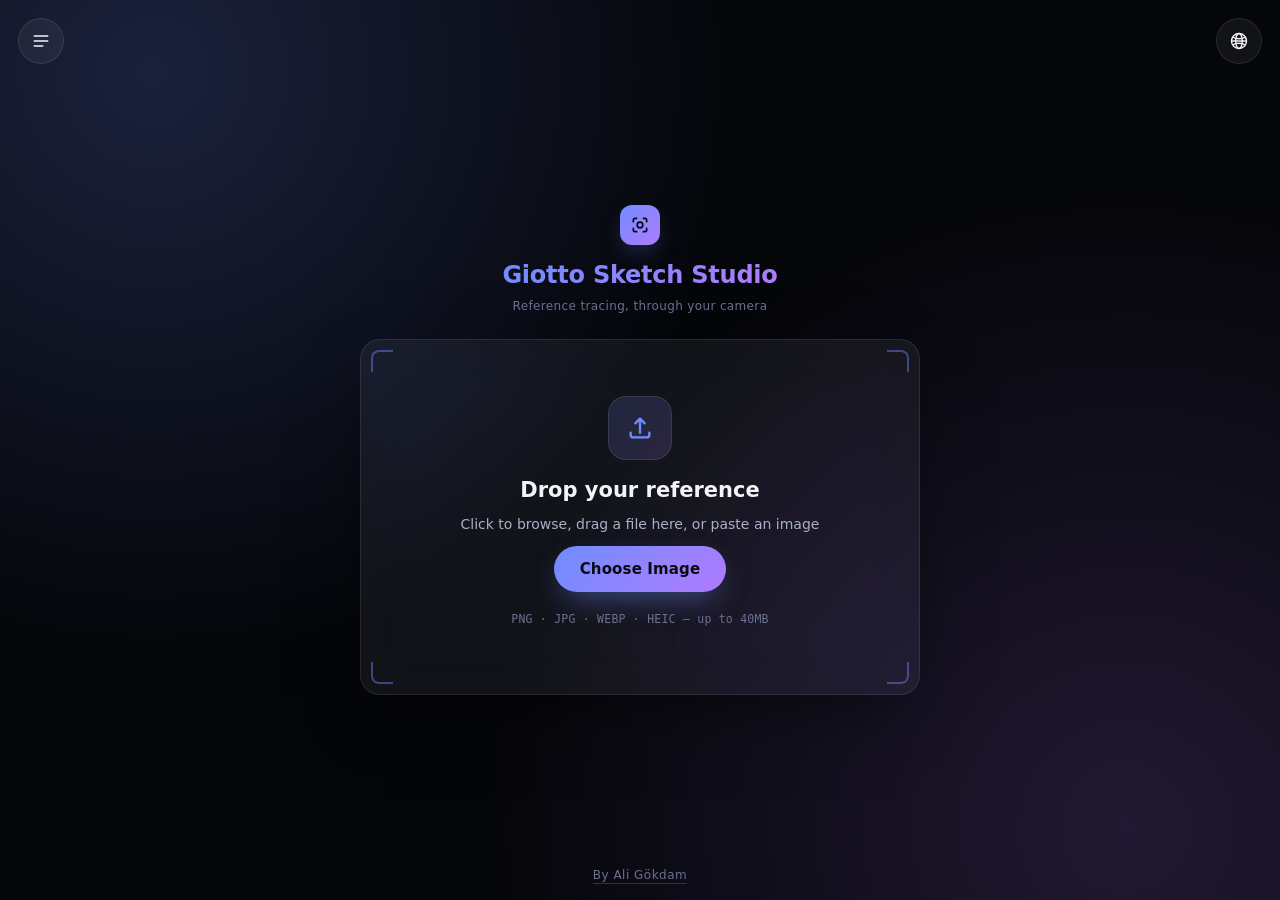
==== commit b95ce973: "Update print İndex" ====
--- a/index.html
+++ b/index.html
@@ -115,16 +115,79 @@
   position:absolute; top:18px; left:18px; right:18px; z-index:7;
   display:flex; align-items:center; justify-content:space-between;
 }
-.lang-pill{
-  display:flex; align-items:center; gap:2px; padding:4px; border-radius:999px;
-  background:var(--surface); border:1px solid var(--border);
-}
-.lang-pill button{
-  border:none; background:transparent; color:var(--text-2); font-size:12px; font-weight:600;
-  letter-spacing:.03em; padding:7px 13px; border-radius:999px; cursor:pointer; transition:all .16s var(--ease);
-}
-.lang-pill button.active{background:var(--grad); color:#0a0b12;}
-.lang-pill button:not(.active):hover{color:var(--text-0);}
+
+/* ============================= REUSABLE LANGUAGE SYSTEM (globe trigger + glass panel) =====
+   Portable across apps: copy this CSS block + the #langPanel markup + the LanguageSelector
+   class in <script>. Only TRANSLATIONS is app-specific. */
+.lang-panel{
+  position:fixed;
+  top:74px;
+  right:18px;
+  z-index:60;
+  width:min(280px, calc(100vw - 32px));
+  max-height:min(420px, calc(100vh - 110px));
+  background:
+    radial-gradient(circle at 100% 0%, rgba(176,123,255,.20), transparent 60%),
+    rgba(11,13,22,.94);
+  border:1px solid var(--border-strong);
+  border-radius:var(--radius-m);
+  box-shadow:var(--shadow-soft);
+  backdrop-filter:blur(24px) saturate(160%);
+  -webkit-backdrop-filter:blur(24px) saturate(160%);
+  overflow:hidden;
+  display:flex;
+  flex-direction:column;
+
+  opacity:0;
+  pointer-events:none;
+  transform:translateY(-8px) scale(.97);
+  transform-origin:top right;
+  transition:opacity .2s var(--ease), transform .2s var(--ease);
+}
+.lang-panel.show{
+  opacity:1;
+  pointer-events:auto;
+  transform:translateY(0) scale(1);
+}
+html[dir="rtl"] .lang-panel{ right:auto; left:18px; transform-origin:top left; }
+
+.lang-panel-header{
+  padding:12px 14px 10px;
+  font-family:var(--font-mono);
+  font-size:11px;
+  font-weight:700;
+  text-transform:uppercase;
+  letter-spacing:.1em;
+  color:var(--text-2);
+  border-bottom:1px solid var(--border);
+  flex:none;
+}
+.lang-panel-list{
+  list-style:none; margin:0; padding:6px; overflow-y:auto; -webkit-overflow-scrolling:touch;
+}
+.lang-panel-list::-webkit-scrollbar{width:8px;}
+.lang-panel-list::-webkit-scrollbar-thumb{background:rgba(255,255,255,.12); border-radius:999px;}
+
+.lang-option{
+  display:flex; align-items:center; justify-content:space-between; gap:10px; width:100%;
+  text-align:left; background:transparent; border:1px solid transparent; color:var(--text-0);
+  font-size:14px; font-weight:500; padding:11px 12px; border-radius:var(--radius-s);
+  cursor:pointer; transition:background .15s var(--ease), border-color .15s var(--ease), color .15s var(--ease);
+}
+html[dir="rtl"] .lang-option{ text-align:right; }
+.lang-option:hover, .lang-option:focus-visible{ background:rgba(255,255,255,.07); }
+.lang-option[aria-selected="true"]{
+  background:var(--grad-soft); border-color:rgba(176,123,255,.4); color:var(--text-0);
+}
+.lang-option .lang-check{ width:15px; height:15px; flex:none; opacity:0; color:var(--blue); }
+.lang-option[aria-selected="true"] .lang-check{ opacity:1; }
+
+@media (max-width:480px){
+  .lang-panel{ top:68px; right:12px; left:12px; width:auto; max-height:min(56vh, 460px); }
+  html[dir="rtl"] .lang-panel{ left:12px; right:12px; }
+  .lang-option{ padding:13px 12px; font-size:15px; }
+}
+/* ============================= END LANGUAGE SYSTEM CSS ============================= */
 
 /* ============================= SCREEN 1: UPLOAD ============================= */
 #screen-upload{flex-direction:column; align-items:center; justify-content:center; padding:24px; gap:26px; overflow-y:auto;}
@@ -347,10 +410,15 @@
       <button class="icon-btn" id="btnGuide" aria-label="How it works">
         <svg viewBox="0 0 24 24" fill="none"><path d="M4 6h16M4 12h16M4 18h10" stroke="currentColor" stroke-width="2" stroke-linecap="round"/></svg>
       </button>
-      <div class="lang-pill" id="langPillUpload">
-        <button data-lang="en" class="active">EN</button>
-        <button data-lang="tr">TR</button>
-      </div>
+      <button class="icon-btn" id="langTriggerUpload" aria-haspopup="listbox" aria-expanded="false" aria-controls="langPanel" aria-label="Language">
+        <svg viewBox="0 0 24 24" fill="none" stroke="currentColor" stroke-width="1.7" aria-hidden="true">
+          <circle cx="12" cy="12" r="9"/>
+          <ellipse cx="12" cy="12" rx="4" ry="9"/>
+          <line x1="3" y1="12" x2="21" y2="12"/>
+          <path d="M4.6 7.5c1.9 1.1 4.6 1.8 7.4 1.8s5.5-.7 7.4-1.8" stroke-linecap="round"/>
+          <path d="M4.6 16.5c1.9-1.1 4.6-1.8 7.4-1.8s5.5.7 7.4 1.8" stroke-linecap="round"/>
+        </svg>
+      </button>
     </div>
 
     <div class="brand">
@@ -393,6 +461,12 @@
     </div>
   </div>
 
+  <!-- ============ REUSABLE LANGUAGE PANEL (shared by every trigger) ============ -->
+  <div class="lang-panel" id="langPanel" role="listbox" aria-label="Language" aria-hidden="true">
+    <div class="lang-panel-header" data-i18n="langLabel">Language</div>
+    <ul class="lang-panel-list" id="langList"></ul>
+  </div>
+
   <!-- ============ SCREEN 2: EDITOR ============ -->
   <section id="screen-editor" class="screen">
     <div class="top-bar">
@@ -400,10 +474,15 @@
         <svg viewBox="0 0 24 24" fill="none"><path d="M15 18l-6-6 6-6" stroke="currentColor" stroke-width="2" stroke-linecap="round" stroke-linejoin="round"/></svg>
       </button>
       <span class="title" data-i18n="adjustTitle">ADJUST REFERENCE</span>
-      <div class="lang-pill" id="langPillEditor">
-        <button data-lang="en" class="active">EN</button>
-        <button data-lang="tr">TR</button>
-      </div>
+      <button class="icon-btn" id="langTriggerEditor" aria-haspopup="listbox" aria-expanded="false" aria-controls="langPanel" aria-label="Language">
+        <svg viewBox="0 0 24 24" fill="none" stroke="currentColor" stroke-width="1.7" aria-hidden="true">
+          <circle cx="12" cy="12" r="9"/>
+          <ellipse cx="12" cy="12" rx="4" ry="9"/>
+          <line x1="3" y1="12" x2="21" y2="12"/>
+          <path d="M4.6 7.5c1.9 1.1 4.6 1.8 7.4 1.8s5.5-.7 7.4-1.8" stroke-linecap="round"/>
+          <path d="M4.6 16.5c1.9-1.1 4.6-1.8 7.4-1.8s5.5.7 7.4 1.8" stroke-linecap="round"/>
+        </svg>
+      </button>
     </div>
 
     <div class="editor-canvas-wrap">
@@ -509,6 +588,353 @@
 </div>
 
 <script>
+"use strict";
+
+/* ==================================================================
+   REUSABLE LANGUAGE SYSTEM
+   ------------------------------------------------------------------
+   Everything from LANGUAGES down to "END REUSABLE LANGUAGE SYSTEM"
+   has no dependency on Giotto Sketch Studio and can be copy-pasted
+   into any other project sharing this dark-glassmorphism design
+   system. Only TRANSLATIONS further below is app-specific — swap it
+   for another app's own keys and everything else (24-language
+   config/ordering, RTL handling, persistence, keyboard nav, the
+   globe trigger(s) + shared panel) works unchanged.
+
+   Unlike a single fixed trigger, this controller supports MULTIPLE
+   trigger buttons sharing one panel (e.g. one globe icon per screen
+   in a single-page app) via registerTrigger().
+   ================================================================== */
+
+const LANGUAGES = [
+  {
+    "code": "en",
+    "name": "English",
+    "rtl": false,
+    "group": "latin"
+  },
+  {
+    "code": "fil",
+    "name": "Filipino",
+    "rtl": false,
+    "group": "latin"
+  },
+  {
+    "code": "fr",
+    "name": "Français",
+    "rtl": false,
+    "group": "latin"
+  },
+  {
+    "code": "de",
+    "name": "Deutsch",
+    "rtl": false,
+    "group": "latin"
+  },
+  {
+    "code": "ha",
+    "name": "Hausa",
+    "rtl": false,
+    "group": "latin"
+  },
+  {
+    "code": "id",
+    "name": "Bahasa Indonesia",
+    "rtl": false,
+    "group": "latin"
+  },
+  {
+    "code": "it",
+    "name": "Italiano",
+    "rtl": false,
+    "group": "latin"
+  },
+  {
+    "code": "pt",
+    "name": "Português",
+    "rtl": false,
+    "group": "latin"
+  },
+  {
+    "code": "es",
+    "name": "Español",
+    "rtl": false,
+    "group": "latin"
+  },
+  {
+    "code": "tr",
+    "name": "Türkçe",
+    "rtl": false,
+    "group": "latin"
+  },
+  {
+    "code": "vi",
+    "name": "Tiếng Việt",
+    "rtl": false,
+    "group": "latin"
+  },
+  {
+    "code": "ar",
+    "name": "العربية",
+    "rtl": true,
+    "group": "arabic"
+  },
+  {
+    "code": "fa",
+    "name": "فارسی",
+    "rtl": true,
+    "group": "arabic"
+  },
+  {
+    "code": "ur",
+    "name": "اردو",
+    "rtl": true,
+    "group": "arabic"
+  },
+  {
+    "code": "ru",
+    "name": "Русский",
+    "rtl": false,
+    "group": "cyrillic"
+  },
+  {
+    "code": "zh",
+    "name": "中文",
+    "rtl": false,
+    "group": "cjk"
+  },
+  {
+    "code": "ja",
+    "name": "日本語",
+    "rtl": false,
+    "group": "cjk"
+  },
+  {
+    "code": "ko",
+    "name": "한국어",
+    "rtl": false,
+    "group": "cjk"
+  },
+  {
+    "code": "hi",
+    "name": "हिन्दी",
+    "rtl": false,
+    "group": "devanagari"
+  },
+  {
+    "code": "mr",
+    "name": "मराठी",
+    "rtl": false,
+    "group": "devanagari"
+  },
+  {
+    "code": "bn",
+    "name": "বাংলা",
+    "rtl": false,
+    "group": "bengali"
+  },
+  {
+    "code": "pa",
+    "name": "ਪੰਜਾਬੀ",
+    "rtl": false,
+    "group": "gurmukhi"
+  },
+  {
+    "code": "ta",
+    "name": "தமிழ்",
+    "rtl": false,
+    "group": "tamil"
+  },
+  {
+    "code": "te",
+    "name": "తెలుగు",
+    "rtl": false,
+    "group": "telugu"
+  }
+];
+
+const LANG_STORAGE_KEY = "giotto-lang";
+
+class LanguageSelector {
+  constructor({ languages, translations, storageKey, defaultCode, onChange, panelId, listId, headerLabelKey }) {
+    this.languages = languages;
+    this.translations = translations;
+    this.storageKey = storageKey || "preferredLanguage";
+    this.defaultCode = defaultCode || "en";
+    this.onChange = onChange || (() => {});
+    this.headerLabelKey = headerLabelKey || "langLabel";
+
+    this.dom = {
+      panel: document.getElementById(panelId),
+      list: document.getElementById(listId),
+    };
+
+    this.triggers = [];       // every registered trigger button
+    this.activeTrigger = null; // trigger that most recently opened the panel
+    this.open = false;
+    this.current = this._loadSavedLanguage();
+    this._keydownHandler = null;
+    this._outsideClickHandler = null;
+
+    this._renderOptions();
+    this._applyLanguage(this.current, { persist: false, silent: true });
+  }
+
+  t(key) {
+    const dict = this.translations[this.current] || this.translations[this.defaultCode];
+    const fallback = this.translations[this.defaultCode] || {};
+    return (dict && dict[key] !== undefined) ? dict[key] : (fallback[key] !== undefined ? fallback[key] : key);
+  }
+
+  getCurrent() { return this.current; }
+
+  isRtl(code) {
+    const lang = this.languages.find((l) => l.code === code);
+    return !!(lang && lang.rtl);
+  }
+
+  /* Register any number of icon buttons that should open/toggle this
+     one shared panel. Each keeps its own aria-expanded state. */
+  registerTrigger(btnEl) {
+    if (!btnEl || this.triggers.includes(btnEl)) return;
+    this.triggers.push(btnEl);
+    btnEl.addEventListener("click", () => {
+      this.activeTrigger = btnEl;
+      this.toggle();
+    });
+    btnEl.addEventListener("keydown", (e) => {
+      if (e.key === "ArrowDown" && !this.open) {
+        e.preventDefault();
+        this.activeTrigger = btnEl;
+        this.openPanel();
+      }
+    });
+  }
+
+  _loadSavedLanguage() {
+    try {
+      const saved = window.localStorage.getItem(this.storageKey);
+      if (saved && this.languages.some((l) => l.code === saved)) return saved;
+    } catch (err) {
+      console.warn("LanguageSelector \u2014 localStorage unavailable:", err);
+    }
+    return this.defaultCode;
+  }
+
+  _saveLanguage(code) {
+    try { window.localStorage.setItem(this.storageKey, code); }
+    catch (err) { console.warn("LanguageSelector \u2014 could not persist language:", err); }
+  }
+
+  _renderOptions() {
+    const { list } = this.dom;
+    while (list.firstChild) list.removeChild(list.firstChild);
+
+    this.languages.forEach((lang) => {
+      const li = document.createElement("li");
+      const btn = document.createElement("button");
+      btn.type = "button";
+      btn.className = "lang-option";
+      btn.setAttribute("role", "option");
+      btn.setAttribute("data-lang-code", lang.code);
+      btn.setAttribute("aria-selected", String(lang.code === this.current));
+      btn.setAttribute("lang", lang.code);
+
+      const label = document.createElement("span");
+      label.textContent = lang.name;
+
+      const check = document.createElement("span");
+      check.className = "lang-check";
+      check.setAttribute("aria-hidden", "true");
+      check.innerHTML =
+        '<svg viewBox="0 0 20 20" width="14" height="14" fill="none" xmlns="http://www.w3.org/2000/svg">' +
+        '<path d="M4 10.5l3.5 3.5L16 6" stroke="currentColor" stroke-width="2" stroke-linecap="round" stroke-linejoin="round"/>' +
+        "</svg>";
+
+      btn.appendChild(label);
+      btn.appendChild(check);
+
+      btn.addEventListener("click", () => {
+        this._applyLanguage(lang.code, { persist: true, silent: false });
+        this.close();
+        if (this.activeTrigger) this.activeTrigger.focus();
+      });
+
+      li.appendChild(btn);
+      list.appendChild(li);
+    });
+
+    const header = this.dom.panel.querySelector("[data-i18n='" + this.headerLabelKey + "']");
+    if (header) header.textContent = this.t(this.headerLabelKey);
+  }
+
+  _applyLanguage(code, { persist, silent }) {
+    if (!this.languages.some((l) => l.code === code)) return;
+    this.current = code;
+
+    const rtl = this.isRtl(code);
+    document.documentElement.setAttribute("lang", code);
+    document.documentElement.setAttribute("dir", rtl ? "rtl" : "ltr");
+
+    this.dom.list.querySelectorAll(".lang-option").forEach((btn) => {
+      btn.setAttribute("aria-selected", String(btn.getAttribute("data-lang-code") === code));
+    });
+
+    if (persist) this._saveLanguage(code);
+    if (!silent) this.onChange(code);
+  }
+
+  openPanel() {
+    if (this.open) return;
+    this.open = true;
+    this.dom.panel.classList.add("show");
+    this.dom.panel.setAttribute("aria-hidden", "false");
+    this.triggers.forEach((btn) => btn.setAttribute("aria-expanded", String(btn === this.activeTrigger)));
+
+    const selected = this.dom.list.querySelector('.lang-option[aria-selected="true"]') || this.dom.list.querySelector(".lang-option");
+    if (selected) selected.focus();
+
+    this._outsideClickHandler = (e) => {
+      if (!this.dom.panel.contains(e.target) && !this.triggers.some((t) => t.contains(e.target))) this.close();
+    };
+    setTimeout(() => document.addEventListener("click", this._outsideClickHandler), 0);
+
+    this._keydownHandler = (e) => this._handlePanelKeydown(e);
+    document.addEventListener("keydown", this._keydownHandler);
+  }
+
+  close() {
+    if (!this.open) return;
+    this.open = false;
+    this.dom.panel.classList.remove("show");
+    this.dom.panel.setAttribute("aria-hidden", "true");
+    this.triggers.forEach((btn) => btn.setAttribute("aria-expanded", "false"));
+    if (this._outsideClickHandler) { document.removeEventListener("click", this._outsideClickHandler); this._outsideClickHandler = null; }
+    if (this._keydownHandler) { document.removeEventListener("keydown", this._keydownHandler); this._keydownHandler = null; }
+  }
+
+  toggle() { this.open ? this.close() : this.openPanel(); }
+
+  _handlePanelKeydown(e) {
+    const options = Array.from(this.dom.list.querySelectorAll(".lang-option"));
+    const currentIndex = options.findIndex((el) => el === document.activeElement);
+
+    if (e.key === "Escape") { e.preventDefault(); this.close(); if (this.activeTrigger) this.activeTrigger.focus(); return; }
+    if (e.key === "ArrowDown") { e.preventDefault(); (options[Math.min(options.length - 1, currentIndex + 1)] || options[0]).focus(); return; }
+    if (e.key === "ArrowUp") { e.preventDefault(); (options[Math.max(0, currentIndex - 1)] || options[0]).focus(); return; }
+    if ((e.key === "Enter" || e.key === " ") && document.activeElement && document.activeElement.classList.contains("lang-option")) {
+      e.preventDefault(); document.activeElement.click(); return;
+    }
+    if (e.key === "Tab") {
+      const first = options[0], last = options[options.length - 1];
+      if (e.shiftKey && document.activeElement === first) { e.preventDefault(); last.focus(); }
+      else if (!e.shiftKey && document.activeElement === last) { e.preventDefault(); first.focus(); }
+    }
+  }
+}
+/* ================= END REUSABLE LANGUAGE SYSTEM ================= */
+
+
 (function(){
   "use strict";
 
@@ -521,8 +947,7 @@
     overlay: { x:0, y:0, scale:1, rotation:0, flipH:1, flipV:1, locked:false },
     bakePending:false,
     stream:null,
-    fullscreenActive:false,
-    lang:"en"
+    fullscreenActive:false
   };
 
   const MAX_DIM = 1600;
@@ -530,71 +955,1173 @@
   const ACCEPTED = ["image/png","image/jpeg","image/jpg","image/webp","image/heic","image/heif"];
 
   /* ============================= I18N ============================= */
-  const I18N = {
-    en:{
-      tagline:"Reference tracing, through your camera",
-      dropTitle:"Drop your reference",
-      dropSub:"Click to browse, drag a file here, or paste an image",
-      chooseImage:"Choose Image",
-      dropHint:"PNG · JPG · WEBP · HEIC — up to 40MB",
-      adjustTitle:"ADJUST REFERENCE",
-      filterNormal:"Normal", filterGrayscale:"Grayscale", filterHighContrast:"High Contrast",
-      filterSketch:"Sketch", filterEdgeDetect:"Edge Detect", filterBlueprint:"Blueprint",
-      lblOpacity:"Opacity", lblBrightness:"Brightness", lblContrast:"Contrast",
-      lblSharpness:"Sharpness", lblEdge:"Edge Strength", lblSaturation:"Saturation", lblBlur:"Blur",
-      lblScale:"Scale", lblRotation:"Rotation",
-      reset:"Reset", openCamera:"Open Camera", startDrawing:"Start Drawing Mode",
-      transformLabel:"TRANSFORM",
-      hintHide:"hide", hintReset:"reset", hintFullscreen:"fullscreen", hintMove:"move", hintExit:"exit",
-      guideTitle:"How Giotto Sketch Studio Works",
-      guideSteps:[
-        "Upload a photo you want to use as a drawing reference.",
-        "Adjust it with filters and sliders — opacity, sharpness, edge strength and more.",
-        "Tap “Open Camera” to switch to your live camera feed.",
-        "The edited image appears as an overlay on top of the camera.",
-        "Place your paper underneath, in view of the camera.",
-        "Drag, pinch, or rotate the overlay until it lines up with your paper.",
-        "Fine-tune opacity, then tap “Start Drawing Mode” and trace by hand."
-      ],
-      errUnsupported:"Unsupported file type. Please use PNG, JPG, WEBP, or HEIC.",
-      errTooLarge:"File is too large. Maximum size is 40MB.",
-      errCantRead:"Couldn't read this image. If it's HEIC, try converting it to JPG first.",
-      errCamera:"Camera access denied or unavailable. Check your browser/site permissions.",
-      guidePrivacy:"Privacy: everything happens on your device. Your photo and camera feed are never uploaded to any server."
-    },
-    tr:{
-      tagline:"Kamerandan bakarak referans çizimi",
-      dropTitle:"Referansını sürükle",
-      dropSub:"Göz atmak için tıkla, dosya sürükle ya da bir görsel yapıştır",
-      chooseImage:"Görsel Seç",
-      dropHint:"PNG · JPG · WEBP · HEIC — 40MB'a kadar",
-      adjustTitle:"REFERANSI DÜZENLE",
-      filterNormal:"Normal", filterGrayscale:"Gri Ton", filterHighContrast:"Yüksek Kontrast",
-      filterSketch:"Eskiz", filterEdgeDetect:"Kenar Belirleme", filterBlueprint:"Teknik Çizim",
-      lblOpacity:"Saydamlık", lblBrightness:"Parlaklık", lblContrast:"Kontrast",
-      lblSharpness:"Keskinlik", lblEdge:"Kenar Gücü", lblSaturation:"Doygunluk", lblBlur:"Bulanıklık",
-      lblScale:"Ölçek", lblRotation:"Döndürme",
-      reset:"Sıfırla", openCamera:"Kamerayı Aç", startDrawing:"Çizim Modunu Başlat",
-      transformLabel:"DÖNÜŞÜM",
-      hintHide:"gizle", hintReset:"sıfırla", hintFullscreen:"tam ekran", hintMove:"taşı", hintExit:"çıkış",
-      guideTitle:"Giotto Sketch Studio Nasıl Çalışır",
-      guideSteps:[
-        "Çizim referansı olarak kullanmak istediğin bir fotoğraf yükle.",
-        "Filtreler ve kaydırıcılarla düzenle — saydamlık, keskinlik, kenar gücü ve daha fazlası.",
-        "Canlı kameraya geçmek için “Kamerayı Aç”a dokun.",
-        "Düzenlediğin görsel, kameranın üzerine yerleşir.",
-        "Kağıdını kameranın görüş alanına, altına yerleştir.",
-        "Görseli kağıdınla hizalanana kadar sürükle, sıkıştır ya da döndür.",
-        "Saydamlığı ayarla, ardından “Çizim Modunu Başlat”a dokunup elle çizmeye başla."
-      ],
-      errUnsupported:"Desteklenmeyen dosya türü. Lütfen PNG, JPG, WEBP veya HEIC kullanın.",
-      errTooLarge:"Dosya çok büyük. Maksimum boyut 40MB.",
-      errCantRead:"Bu görsel okunamadı. HEIC ise önce JPG'ye dönüştürmeyi dene.",
-      errCamera:"Kamera erişimi reddedildi veya kullanılamıyor. Tarayıcı/site izinlerini kontrol et.",
-      guidePrivacy:"Gizlilik: her şey cihazında gerçekleşir. Fotoğrafın ve kamera görüntün hiçbir sunucuya yüklenmez."
-    }
-  };
-  function t(key){ return (I18N[state.lang] && I18N[state.lang][key]) || I18N.en[key] || key; }
+  const TRANSLATIONS = {
+  "en": {
+    "tagline": "Reference tracing, through your camera",
+    "dropTitle": "Drop your reference",
+    "dropSub": "Click to browse, drag a file here, or paste an image",
+    "chooseImage": "Choose Image",
+    "dropHint": "PNG · JPG · WEBP · HEIC — up to 40MB",
+    "adjustTitle": "ADJUST REFERENCE",
+    "filterNormal": "Normal",
+    "filterGrayscale": "Grayscale",
+    "filterHighContrast": "High Contrast",
+    "filterSketch": "Sketch",
+    "filterEdgeDetect": "Edge Detect",
+    "filterBlueprint": "Blueprint",
+    "lblOpacity": "Opacity",
+    "lblBrightness": "Brightness",
+    "lblContrast": "Contrast",
+    "lblSharpness": "Sharpness",
+    "lblEdge": "Edge Strength",
+    "lblSaturation": "Saturation",
+    "lblBlur": "Blur",
+    "lblScale": "Scale",
+    "lblRotation": "Rotation",
+    "reset": "Reset",
+    "openCamera": "Open Camera",
+    "startDrawing": "Start Drawing Mode",
+    "transformLabel": "TRANSFORM",
+    "hintHide": "hide",
+    "hintReset": "reset",
+    "hintFullscreen": "fullscreen",
+    "hintMove": "move",
+    "hintExit": "exit",
+    "guideTitle": "How Giotto Sketch Studio Works",
+    "guideSteps": [
+      "Upload a photo you want to use as a drawing reference.",
+      "Adjust it with filters and sliders — opacity, sharpness, edge strength and more.",
+      "Tap “Open Camera” to switch to your live camera feed.",
+      "The edited image appears as an overlay on top of the camera.",
+      "Place your paper underneath, in view of the camera.",
+      "Drag, pinch, or rotate the overlay until it lines up with your paper.",
+      "Fine-tune opacity, then tap “Start Drawing Mode” and trace by hand."
+    ],
+    "errUnsupported": "Unsupported file type. Please use PNG, JPG, WEBP, or HEIC.",
+    "errTooLarge": "File is too large. Maximum size is 40MB.",
+    "errCantRead": "Couldn't read this image. If it's HEIC, try converting it to JPG first.",
+    "errCamera": "Camera access denied or unavailable. Check your browser/site permissions.",
+    "guidePrivacy": "Privacy: everything happens on your device. Your photo and camera feed are never uploaded to any server.",
+    "langLabel": "Language"
+  },
+  "tr": {
+    "tagline": "Kamerandan bakarak referans çizimi",
+    "dropTitle": "Referansını sürükle",
+    "dropSub": "Göz atmak için tıkla, dosya sürükle ya da bir görsel yapıştır",
+    "chooseImage": "Görsel Seç",
+    "dropHint": "PNG · JPG · WEBP · HEIC — 40MB'a kadar",
+    "adjustTitle": "REFERANSI DÜZENLE",
+    "filterNormal": "Normal",
+    "filterGrayscale": "Gri Ton",
+    "filterHighContrast": "Yüksek Kontrast",
+    "filterSketch": "Eskiz",
+    "filterEdgeDetect": "Kenar Belirleme",
+    "filterBlueprint": "Teknik Çizim",
+    "lblOpacity": "Saydamlık",
+    "lblBrightness": "Parlaklık",
+    "lblContrast": "Kontrast",
+    "lblSharpness": "Keskinlik",
+    "lblEdge": "Kenar Gücü",
+    "lblSaturation": "Doygunluk",
+    "lblBlur": "Bulanıklık",
+    "lblScale": "Ölçek",
+    "lblRotation": "Döndürme",
+    "reset": "Sıfırla",
+    "openCamera": "Kamerayı Aç",
+    "startDrawing": "Çizim Modunu Başlat",
+    "transformLabel": "DÖNÜŞÜM",
+    "hintHide": "gizle",
+    "hintReset": "sıfırla",
+    "hintFullscreen": "tam ekran",
+    "hintMove": "taşı",
+    "hintExit": "çıkış",
+    "guideTitle": "Giotto Sketch Studio Nasıl Çalışır",
+    "guideSteps": [
+      "Çizim referansı olarak kullanmak istediğin bir fotoğraf yükle.",
+      "Filtreler ve kaydırıcılarla düzenle — saydamlık, keskinlik, kenar gücü ve daha fazlası.",
+      "Canlı kameraya geçmek için “Kamerayı Aç”a dokun.",
+      "Düzenlediğin görsel, kameranın üzerine yerleşir.",
+      "Kağıdını kameranın görüş alanına, altına yerleştir.",
+      "Görseli kağıdınla hizalanana kadar sürükle, sıkıştır ya da döndür.",
+      "Saydamlığı ayarla, ardından “Çizim Modunu Başlat”a dokunup elle çizmeye başla."
+    ],
+    "errUnsupported": "Desteklenmeyen dosya türü. Lütfen PNG, JPG, WEBP veya HEIC kullanın.",
+    "errTooLarge": "Dosya çok büyük. Maksimum boyut 40MB.",
+    "errCantRead": "Bu görsel okunamadı. HEIC ise önce JPG'ye dönüştürmeyi dene.",
+    "errCamera": "Kamera erişimi reddedildi veya kullanılamıyor. Tarayıcı/site izinlerini kontrol et.",
+    "guidePrivacy": "Gizlilik: her şey cihazında gerçekleşir. Fotoğrafın ve kamera görüntün hiçbir sunucuya yüklenmez.",
+    "langLabel": "Dil"
+  },
+  "fil": {
+    "tagline": "Pagsubaybay sa reference, sa pamamagitan ng iyong camera",
+    "dropTitle": "I-drop ang iyong reference",
+    "dropSub": "I-click para mag-browse, i-drag ang file dito, o mag-paste ng larawan",
+    "chooseImage": "Pumili ng Larawan",
+    "dropHint": "PNG · JPG · WEBP · HEIC — hanggang 40MB",
+    "adjustTitle": "I-ADJUST ANG REFERENCE",
+    "filterNormal": "Normal",
+    "filterGrayscale": "Grayscale",
+    "filterHighContrast": "Mataas na Contrast",
+    "filterSketch": "Sketch",
+    "filterEdgeDetect": "Edge Detect",
+    "filterBlueprint": "Blueprint",
+    "lblOpacity": "Opacity",
+    "lblBrightness": "Liwanag",
+    "lblContrast": "Contrast",
+    "lblSharpness": "Sharpness",
+    "lblEdge": "Lakas ng Gilid",
+    "lblSaturation": "Saturation",
+    "lblBlur": "Blur",
+    "lblScale": "Sukat",
+    "lblRotation": "Pag-ikot",
+    "reset": "I-reset",
+    "openCamera": "Buksan ang Camera",
+    "startDrawing": "Simulan ang Drawing Mode",
+    "transformLabel": "TRANSFORM",
+    "hintHide": "itago",
+    "hintReset": "i-reset",
+    "hintFullscreen": "fullscreen",
+    "hintMove": "ilipat",
+    "hintExit": "lumabas",
+    "guideTitle": "Paano Gumagana ang Giotto Sketch Studio",
+    "guideSteps": [
+      "Mag-upload ng larawan na gusto mong gamiting drawing reference.",
+      "I-adjust gamit ang mga filter at slider — opacity, sharpness, lakas ng gilid, at higit pa.",
+      "Pindutin ang “Buksan ang Camera” para lumipat sa live camera feed.",
+      "Ang na-edit na larawan ay lalabas bilang overlay sa ibabaw ng camera.",
+      "Ilagay ang iyong papel sa ibaba, nasa saklaw ng camera.",
+      "I-drag, i-pinch, o i-ikot ang overlay hanggang tumapat ito sa iyong papel.",
+      "I-fine-tune ang opacity, pagkatapos pindutin ang “Simulan ang Drawing Mode” at gumuhit gamit ang kamay."
+    ],
+    "errUnsupported": "Hindi suportadong uri ng file. Gumamit ng PNG, JPG, WEBP, o HEIC.",
+    "errTooLarge": "Masyadong malaki ang file. Ang pinakamalaking sukat ay 40MB.",
+    "errCantRead": "Hindi mabasa ang larawang ito. Kung HEIC ito, subukan munang i-convert sa JPG.",
+    "errCamera": "Tinanggihan o hindi available ang access sa camera. Suriin ang mga pahintulot ng iyong browser/site.",
+    "guidePrivacy": "Privacy: nangyayari ang lahat sa iyong device. Ang iyong larawan at camera feed ay hindi kailanman ina-upload sa anumang server.",
+    "langLabel": "Wika"
+  },
+  "fr": {
+    "tagline": "Calque de référence, via votre caméra",
+    "dropTitle": "Déposez votre référence",
+    "dropSub": "Cliquez pour parcourir, glissez un fichier ici, ou collez une image",
+    "chooseImage": "Choisir une image",
+    "dropHint": "PNG · JPG · WEBP · HEIC — jusqu'à 40 Mo",
+    "adjustTitle": "AJUSTER LA RÉFÉRENCE",
+    "filterNormal": "Normal",
+    "filterGrayscale": "Niveaux de gris",
+    "filterHighContrast": "Contraste élevé",
+    "filterSketch": "Croquis",
+    "filterEdgeDetect": "Détection des contours",
+    "filterBlueprint": "Plan technique",
+    "lblOpacity": "Opacité",
+    "lblBrightness": "Luminosité",
+    "lblContrast": "Contraste",
+    "lblSharpness": "Netteté",
+    "lblEdge": "Intensité des contours",
+    "lblSaturation": "Saturation",
+    "lblBlur": "Flou",
+    "lblScale": "Échelle",
+    "lblRotation": "Rotation",
+    "reset": "Réinitialiser",
+    "openCamera": "Ouvrir la caméra",
+    "startDrawing": "Démarrer le mode dessin",
+    "transformLabel": "TRANSFORMATION",
+    "hintHide": "masquer",
+    "hintReset": "réinitialiser",
+    "hintFullscreen": "plein écran",
+    "hintMove": "déplacer",
+    "hintExit": "quitter",
+    "guideTitle": "Comment fonctionne Giotto Sketch Studio",
+    "guideSteps": [
+      "Téléchargez une photo que vous souhaitez utiliser comme référence de dessin.",
+      "Ajustez-la avec des filtres et curseurs — opacité, netteté, intensité des contours et plus.",
+      "Appuyez sur « Ouvrir la caméra » pour passer à votre flux caméra en direct.",
+      "L'image modifiée apparaît en superposition au-dessus de la caméra.",
+      "Placez votre papier en dessous, dans le champ de la caméra.",
+      "Faites glisser, pincez ou faites pivoter la superposition jusqu'à l'aligner avec votre papier.",
+      "Ajustez l'opacité, puis appuyez sur « Démarrer le mode dessin » et dessinez à la main."
+    ],
+    "errUnsupported": "Type de fichier non pris en charge. Utilisez PNG, JPG, WEBP ou HEIC.",
+    "errTooLarge": "Le fichier est trop volumineux. La taille maximale est de 40 Mo.",
+    "errCantRead": "Impossible de lire cette image. Si c'est un HEIC, essayez de le convertir en JPG d'abord.",
+    "errCamera": "Accès à la caméra refusé ou indisponible. Vérifiez les autorisations de votre navigateur/site.",
+    "guidePrivacy": "Confidentialité : tout se passe sur votre appareil. Votre photo et votre flux caméra ne sont jamais envoyés à un serveur.",
+    "langLabel": "Langue"
+  },
+  "de": {
+    "tagline": "Referenz-Durchpausen mit Ihrer Kamera",
+    "dropTitle": "Referenz hier ablegen",
+    "dropSub": "Klicken zum Durchsuchen, Datei hierher ziehen, oder ein Bild einfügen",
+    "chooseImage": "Bild auswählen",
+    "dropHint": "PNG · JPG · WEBP · HEIC — bis zu 40MB",
+    "adjustTitle": "REFERENZ ANPASSEN",
+    "filterNormal": "Normal",
+    "filterGrayscale": "Graustufen",
+    "filterHighContrast": "Hoher Kontrast",
+    "filterSketch": "Skizze",
+    "filterEdgeDetect": "Kantenerkennung",
+    "filterBlueprint": "Blaupause",
+    "lblOpacity": "Deckkraft",
+    "lblBrightness": "Helligkeit",
+    "lblContrast": "Kontrast",
+    "lblSharpness": "Schärfe",
+    "lblEdge": "Kantenstärke",
+    "lblSaturation": "Sättigung",
+    "lblBlur": "Unschärfe",
+    "lblScale": "Skalierung",
+    "lblRotation": "Drehung",
+    "reset": "Zurücksetzen",
+    "openCamera": "Kamera öffnen",
+    "startDrawing": "Zeichenmodus starten",
+    "transformLabel": "TRANSFORMATION",
+    "hintHide": "ausblenden",
+    "hintReset": "zurücksetzen",
+    "hintFullscreen": "Vollbild",
+    "hintMove": "verschieben",
+    "hintExit": "beenden",
+    "guideTitle": "So funktioniert Giotto Sketch Studio",
+    "guideSteps": [
+      "Laden Sie ein Foto hoch, das Sie als Zeichenvorlage verwenden möchten.",
+      "Passen Sie es mit Filtern und Reglern an — Deckkraft, Schärfe, Kantenstärke und mehr.",
+      "Tippen Sie auf „Kamera öffnen“, um zu Ihrem Live-Kamerabild zu wechseln.",
+      "Das bearbeitete Bild erscheint als Overlay über der Kamera.",
+      "Legen Sie Ihr Papier darunter, im Sichtfeld der Kamera.",
+      "Ziehen, kneifen oder drehen Sie das Overlay, bis es mit Ihrem Papier übereinstimmt.",
+      "Feinabstimmung der Deckkraft, dann auf „Zeichenmodus starten“ tippen und von Hand nachzeichnen."
+    ],
+    "errUnsupported": "Nicht unterstützter Dateityp. Bitte PNG, JPG, WEBP oder HEIC verwenden.",
+    "errTooLarge": "Datei ist zu groß. Maximale Größe ist 40MB.",
+    "errCantRead": "Dieses Bild konnte nicht gelesen werden. Bei HEIC zuerst in JPG konvertieren.",
+    "errCamera": "Kamerazugriff verweigert oder nicht verfügbar. Prüfen Sie die Browser-/Website-Berechtigungen.",
+    "guidePrivacy": "Datenschutz: Alles geschieht auf Ihrem Gerät. Ihr Foto und Kamerabild werden nie auf einen Server hochgeladen.",
+    "langLabel": "Sprache"
+  },
+  "ha": {
+    "tagline": "Bin diddigin tunani, ta hanyar kamararka",
+    "dropTitle": "Sauke tunaninka",
+    "dropSub": "Danna don bincika, ja fayil anan, ko liƙa hoto",
+    "chooseImage": "Zaɓi Hoto",
+    "dropHint": "PNG · JPG · WEBP · HEIC — har zuwa 40MB",
+    "adjustTitle": "DAIDAITA TUNANI",
+    "filterNormal": "Na yau da kullum",
+    "filterGrayscale": "Launin Toka",
+    "filterHighContrast": "Bambanci Mai Girma",
+    "filterSketch": "Zane",
+    "filterEdgeDetect": "Gano Gefe",
+    "filterBlueprint": "Blueprint",
+    "lblOpacity": "Bayyana",
+    "lblBrightness": "Haske",
+    "lblContrast": "Bambanci",
+    "lblSharpness": "Kaifi",
+    "lblEdge": "Karfin Gefe",
+    "lblSaturation": "Cikawar Launi",
+    "lblBlur": "Duhu",
+    "lblScale": "Girma",
+    "lblRotation": "Jujjuyawa",
+    "reset": "Sake Saitawa",
+    "openCamera": "Buɗe Kamara",
+    "startDrawing": "Fara Yanayin Zane",
+    "transformLabel": "CANJI",
+    "hintHide": "ɓoye",
+    "hintReset": "sake saita",
+    "hintFullscreen": "cikakken allo",
+    "hintMove": "motsa",
+    "hintExit": "fita",
+    "guideTitle": "Yadda Giotto Sketch Studio Ke Aiki",
+    "guideSteps": [
+      "Loda hoto da kake son amfani da shi azaman tunanin zane.",
+      "Daidaita shi da tacewa da sila — bayyana, kaifi, karfin gefe da sauransu.",
+      "Danna “Buɗe Kamara” don canzawa zuwa rayayyen bidiyon kamararka.",
+      "Hoton da aka gyara zai bayyana a saman kamara.",
+      "Sanya takardarka a ƙasa, cikin kallon kamara.",
+      "Ja, matse, ko juya rufin har sai ya daidaita da takardarka.",
+      "Daidaita bayyana, sannan danna “Fara Yanayin Zane” ka zana da hannu."
+    ],
+    "errUnsupported": "Nau'in fayil da ba a tallafawa. Da fatan za a yi amfani da PNG, JPG, WEBP, ko HEIC.",
+    "errTooLarge": "Fayil ɗin ya yi girma sosai. Iyakar girma shine 40MB.",
+    "errCantRead": "An kasa karanta wannan hoto. Idan HEIC ne, gwada mayar da shi zuwa JPG tukuna.",
+    "errCamera": "An hana samun kamara ko ba ta samuwa. Duba izinin burauza/shafi.",
+    "guidePrivacy": "Sirri: komai yana faruwa a na'urarka. Hoton ka da bidiyon kamararka ba a taɓa loda su zuwa kowane sabar ba.",
+    "langLabel": "Harshe"
+  },
+  "id": {
+    "tagline": "Pelacakan referensi, melalui kamera Anda",
+    "dropTitle": "Jatuhkan referensi Anda",
+    "dropSub": "Klik untuk menelusuri, seret file ke sini, atau tempel gambar",
+    "chooseImage": "Pilih Gambar",
+    "dropHint": "PNG · JPG · WEBP · HEIC — hingga 40MB",
+    "adjustTitle": "SESUAIKAN REFERENSI",
+    "filterNormal": "Normal",
+    "filterGrayscale": "Skala Abu-abu",
+    "filterHighContrast": "Kontras Tinggi",
+    "filterSketch": "Sketsa",
+    "filterEdgeDetect": "Deteksi Tepi",
+    "filterBlueprint": "Cetak Biru",
+    "lblOpacity": "Opasitas",
+    "lblBrightness": "Kecerahan",
+    "lblContrast": "Kontras",
+    "lblSharpness": "Ketajaman",
+    "lblEdge": "Kekuatan Tepi",
+    "lblSaturation": "Saturasi",
+    "lblBlur": "Blur",
+    "lblScale": "Skala",
+    "lblRotation": "Rotasi",
+    "reset": "Atur Ulang",
+    "openCamera": "Buka Kamera",
+    "startDrawing": "Mulai Mode Menggambar",
+    "transformLabel": "TRANSFORMASI",
+    "hintHide": "sembunyikan",
+    "hintReset": "atur ulang",
+    "hintFullscreen": "layar penuh",
+    "hintMove": "pindah",
+    "hintExit": "keluar",
+    "guideTitle": "Cara Kerja Giotto Sketch Studio",
+    "guideSteps": [
+      "Unggah foto yang ingin Anda gunakan sebagai referensi gambar.",
+      "Sesuaikan dengan filter dan penggeser — opasitas, ketajaman, kekuatan tepi, dan lainnya.",
+      "Ketuk “Buka Kamera” untuk beralih ke umpan kamera langsung Anda.",
+      "Gambar yang diedit muncul sebagai overlay di atas kamera.",
+      "Letakkan kertas Anda di bawahnya, dalam jangkauan kamera.",
+      "Seret, cubit, atau putar overlay hingga sejajar dengan kertas Anda.",
+      "Sempurnakan opasitas, lalu ketuk “Mulai Mode Menggambar” dan telusuri dengan tangan."
+    ],
+    "errUnsupported": "Jenis file tidak didukung. Gunakan PNG, JPG, WEBP, atau HEIC.",
+    "errTooLarge": "File terlalu besar. Ukuran maksimum adalah 40MB.",
+    "errCantRead": "Tidak dapat membaca gambar ini. Jika HEIC, coba konversi ke JPG terlebih dahulu.",
+    "errCamera": "Akses kamera ditolak atau tidak tersedia. Periksa izin browser/situs Anda.",
+    "guidePrivacy": "Privasi: semuanya terjadi di perangkat Anda. Foto dan umpan kamera Anda tidak pernah diunggah ke server mana pun.",
+    "langLabel": "Bahasa"
+  },
+  "it": {
+    "tagline": "Ricalco di riferimento, tramite la tua fotocamera",
+    "dropTitle": "Trascina il tuo riferimento",
+    "dropSub": "Clicca per sfogliare, trascina un file qui, o incolla un'immagine",
+    "chooseImage": "Scegli Immagine",
+    "dropHint": "PNG · JPG · WEBP · HEIC — fino a 40MB",
+    "adjustTitle": "REGOLA RIFERIMENTO",
+    "filterNormal": "Normale",
+    "filterGrayscale": "Scala di grigi",
+    "filterHighContrast": "Contrasto elevato",
+    "filterSketch": "Schizzo",
+    "filterEdgeDetect": "Rilevamento bordi",
+    "filterBlueprint": "Progetto tecnico",
+    "lblOpacity": "Opacità",
+    "lblBrightness": "Luminosità",
+    "lblContrast": "Contrasto",
+    "lblSharpness": "Nitidezza",
+    "lblEdge": "Intensità bordi",
+    "lblSaturation": "Saturazione",
+    "lblBlur": "Sfocatura",
+    "lblScale": "Scala",
+    "lblRotation": "Rotazione",
+    "reset": "Reimposta",
+    "openCamera": "Apri Fotocamera",
+    "startDrawing": "Avvia Modalità Disegno",
+    "transformLabel": "TRASFORMAZIONE",
+    "hintHide": "nascondi",
+    "hintReset": "reimposta",
+    "hintFullscreen": "schermo intero",
+    "hintMove": "sposta",
+    "hintExit": "esci",
+    "guideTitle": "Come Funziona Giotto Sketch Studio",
+    "guideSteps": [
+      "Carica una foto che vuoi usare come riferimento per il disegno.",
+      "Regolala con filtri e cursori — opacità, nitidezza, intensità dei bordi e altro.",
+      "Tocca “Apri Fotocamera” per passare al flusso live della fotocamera.",
+      "L'immagine modificata appare come sovrapposizione sopra la fotocamera.",
+      "Posiziona il tuo foglio sotto, nell'inquadratura della fotocamera.",
+      "Trascina, pizzica o ruota la sovrapposizione finché non si allinea con il tuo foglio.",
+      "Regola con precisione l'opacità, poi tocca “Avvia Modalità Disegno” e ricalca a mano."
+    ],
+    "errUnsupported": "Tipo di file non supportato. Usa PNG, JPG, WEBP o HEIC.",
+    "errTooLarge": "Il file è troppo grande. La dimensione massima è 40MB.",
+    "errCantRead": "Impossibile leggere questa immagine. Se è HEIC, prova prima a convertirla in JPG.",
+    "errCamera": "Accesso alla fotocamera negato o non disponibile. Controlla i permessi del browser/sito.",
+    "guidePrivacy": "Privacy: tutto avviene sul tuo dispositivo. La tua foto e il flusso della fotocamera non vengono mai caricati su alcun server.",
+    "langLabel": "Lingua"
+  },
+  "pt": {
+    "tagline": "Decalque de referência, pela sua câmera",
+    "dropTitle": "Solte sua referência",
+    "dropSub": "Clique para procurar, arraste um arquivo aqui, ou cole uma imagem",
+    "chooseImage": "Escolher Imagem",
+    "dropHint": "PNG · JPG · WEBP · HEIC — até 40MB",
+    "adjustTitle": "AJUSTAR REFERÊNCIA",
+    "filterNormal": "Normal",
+    "filterGrayscale": "Escala de Cinza",
+    "filterHighContrast": "Alto Contraste",
+    "filterSketch": "Esboço",
+    "filterEdgeDetect": "Detecção de Bordas",
+    "filterBlueprint": "Projeto Técnico",
+    "lblOpacity": "Opacidade",
+    "lblBrightness": "Brilho",
+    "lblContrast": "Contraste",
+    "lblSharpness": "Nitidez",
+    "lblEdge": "Intensidade da Borda",
+    "lblSaturation": "Saturação",
+    "lblBlur": "Desfoque",
+    "lblScale": "Escala",
+    "lblRotation": "Rotação",
+    "reset": "Redefinir",
+    "openCamera": "Abrir Câmera",
+    "startDrawing": "Iniciar Modo de Desenho",
+    "transformLabel": "TRANSFORMAÇÃO",
+    "hintHide": "ocultar",
+    "hintReset": "redefinir",
+    "hintFullscreen": "tela cheia",
+    "hintMove": "mover",
+    "hintExit": "sair",
+    "guideTitle": "Como Funciona o Giotto Sketch Studio",
+    "guideSteps": [
+      "Envie uma foto que você deseja usar como referência de desenho.",
+      "Ajuste com filtros e controles deslizantes — opacidade, nitidez, intensidade da borda e mais.",
+      "Toque em “Abrir Câmera” para mudar para o feed da câmera ao vivo.",
+      "A imagem editada aparece como uma sobreposição sobre a câmera.",
+      "Coloque seu papel embaixo, no campo de visão da câmera.",
+      "Arraste, belisque ou gire a sobreposição até alinhá-la com seu papel.",
+      "Ajuste a opacidade, depois toque em “Iniciar Modo de Desenho” e trace à mão."
+    ],
+    "errUnsupported": "Tipo de arquivo não suportado. Use PNG, JPG, WEBP ou HEIC.",
+    "errTooLarge": "Arquivo muito grande. O tamanho máximo é 40MB.",
+    "errCantRead": "Não foi possível ler esta imagem. Se for HEIC, tente convertê-la para JPG primeiro.",
+    "errCamera": "Acesso à câmera negado ou indisponível. Verifique as permissões do navegador/site.",
+    "guidePrivacy": "Privacidade: tudo acontece no seu dispositivo. Sua foto e o feed da câmera nunca são enviados a nenhum servidor.",
+    "langLabel": "Idioma"
+  },
+  "es": {
+    "tagline": "Calcado de referencia, a través de tu cámara",
+    "dropTitle": "Suelta tu referencia",
+    "dropSub": "Haz clic para explorar, arrastra un archivo aquí, o pega una imagen",
+    "chooseImage": "Elegir Imagen",
+    "dropHint": "PNG · JPG · WEBP · HEIC — hasta 40MB",
+    "adjustTitle": "AJUSTAR REFERENCIA",
+    "filterNormal": "Normal",
+    "filterGrayscale": "Escala de Grises",
+    "filterHighContrast": "Alto Contraste",
+    "filterSketch": "Boceto",
+    "filterEdgeDetect": "Detección de Bordes",
+    "filterBlueprint": "Plano Técnico",
+    "lblOpacity": "Opacidad",
+    "lblBrightness": "Brillo",
+    "lblContrast": "Contraste",
+    "lblSharpness": "Nitidez",
+    "lblEdge": "Intensidad de Bordes",
+    "lblSaturation": "Saturación",
+    "lblBlur": "Desenfoque",
+    "lblScale": "Escala",
+    "lblRotation": "Rotación",
+    "reset": "Restablecer",
+    "openCamera": "Abrir Cámara",
+    "startDrawing": "Iniciar Modo Dibujo",
+    "transformLabel": "TRANSFORMACIÓN",
+    "hintHide": "ocultar",
+    "hintReset": "restablecer",
+    "hintFullscreen": "pantalla completa",
+    "hintMove": "mover",
+    "hintExit": "salir",
+    "guideTitle": "Cómo Funciona Giotto Sketch Studio",
+    "guideSteps": [
+      "Sube una foto que quieras usar como referencia de dibujo.",
+      "Ajústala con filtros y controles deslizantes — opacidad, nitidez, intensidad de bordes y más.",
+      "Toca “Abrir Cámara” para cambiar a la vista de tu cámara en vivo.",
+      "La imagen editada aparece como una superposición sobre la cámara.",
+      "Coloca tu papel debajo, dentro del campo de visión de la cámara.",
+      "Arrastra, pellizca o rota la superposición hasta alinearla con tu papel.",
+      "Ajusta la opacidad, luego toca “Iniciar Modo Dibujo” y calca a mano."
+    ],
+    "errUnsupported": "Tipo de archivo no compatible. Usa PNG, JPG, WEBP o HEIC.",
+    "errTooLarge": "El archivo es demasiado grande. El tamaño máximo es 40MB.",
+    "errCantRead": "No se pudo leer esta imagen. Si es HEIC, intenta convertirla a JPG primero.",
+    "errCamera": "Acceso a la cámara denegado o no disponible. Revisa los permisos de tu navegador/sitio.",
+    "guidePrivacy": "Privacidad: todo ocurre en tu dispositivo. Tu foto y la transmisión de la cámara nunca se suben a ningún servidor.",
+    "langLabel": "Idioma"
+  },
+  "vi": {
+    "tagline": "Đồ lại tham chiếu, qua camera của bạn",
+    "dropTitle": "Thả ảnh tham chiếu của bạn",
+    "dropSub": "Nhấp để duyệt, kéo tệp vào đây, hoặc dán một hình ảnh",
+    "chooseImage": "Chọn Hình Ảnh",
+    "dropHint": "PNG · JPG · WEBP · HEIC — tối đa 40MB",
+    "adjustTitle": "ĐIỀU CHỈNH THAM CHIẾU",
+    "filterNormal": "Bình thường",
+    "filterGrayscale": "Thang xám",
+    "filterHighContrast": "Tương phản cao",
+    "filterSketch": "Phác thảo",
+    "filterEdgeDetect": "Phát hiện cạnh",
+    "filterBlueprint": "Bản vẽ kỹ thuật",
+    "lblOpacity": "Độ mờ",
+    "lblBrightness": "Độ sáng",
+    "lblContrast": "Tương phản",
+    "lblSharpness": "Độ sắc nét",
+    "lblEdge": "Cường độ cạnh",
+    "lblSaturation": "Độ bão hòa",
+    "lblBlur": "Làm mờ",
+    "lblScale": "Tỷ lệ",
+    "lblRotation": "Xoay",
+    "reset": "Đặt lại",
+    "openCamera": "Mở Camera",
+    "startDrawing": "Bắt Đầu Chế Độ Vẽ",
+    "transformLabel": "BIẾN ĐỔI",
+    "hintHide": "ẩn",
+    "hintReset": "đặt lại",
+    "hintFullscreen": "toàn màn hình",
+    "hintMove": "di chuyển",
+    "hintExit": "thoát",
+    "guideTitle": "Giotto Sketch Studio Hoạt Động Như Thế Nào",
+    "guideSteps": [
+      "Tải lên một bức ảnh bạn muốn dùng làm tham chiếu vẽ.",
+      "Điều chỉnh bằng bộ lọc và thanh trượt — độ mờ, độ sắc nét, cường độ cạnh và hơn thế nữa.",
+      "Chạm “Mở Camera” để chuyển sang nguồn camera trực tiếp.",
+      "Hình ảnh đã chỉnh sửa xuất hiện dưới dạng lớp phủ trên camera.",
+      "Đặt giấy của bạn bên dưới, trong tầm nhìn của camera.",
+      "Kéo, chụm, hoặc xoay lớp phủ cho đến khi nó khớp với giấy của bạn.",
+      "Tinh chỉnh độ mờ, sau đó chạm “Bắt Đầu Chế Độ Vẽ” và đồ lại bằng tay."
+    ],
+    "errUnsupported": "Loại tệp không được hỗ trợ. Vui lòng dùng PNG, JPG, WEBP, hoặc HEIC.",
+    "errTooLarge": "Tệp quá lớn. Kích thước tối đa là 40MB.",
+    "errCantRead": "Không thể đọc hình ảnh này. Nếu là HEIC, hãy thử chuyển sang JPG trước.",
+    "errCamera": "Quyền truy cập camera bị từ chối hoặc không khả dụng. Kiểm tra quyền của trình duyệt/trang web.",
+    "guidePrivacy": "Quyền riêng tư: mọi thứ diễn ra trên thiết bị của bạn. Ảnh và nguồn camera của bạn không bao giờ được tải lên bất kỳ máy chủ nào.",
+    "langLabel": "Ngôn ngữ"
+  },
+  "ar": {
+    "tagline": "تتبع مرجعي عبر كاميرتك",
+    "dropTitle": "أسقط مرجعك",
+    "dropSub": "انقر للتصفح، اسحب ملفًا هنا، أو الصق صورة",
+    "chooseImage": "اختر صورة",
+    "dropHint": "PNG · JPG · WEBP · HEIC — حتى 40 ميغابايت",
+    "adjustTitle": "ضبط المرجع",
+    "filterNormal": "عادي",
+    "filterGrayscale": "تدرج رمادي",
+    "filterHighContrast": "تباين عالٍ",
+    "filterSketch": "رسم تخطيطي",
+    "filterEdgeDetect": "كشف الحواف",
+    "filterBlueprint": "مخطط هندسي",
+    "lblOpacity": "الشفافية",
+    "lblBrightness": "السطوع",
+    "lblContrast": "التباين",
+    "lblSharpness": "الحدة",
+    "lblEdge": "قوة الحواف",
+    "lblSaturation": "التشبع",
+    "lblBlur": "الضبابية",
+    "lblScale": "الحجم",
+    "lblRotation": "الدوران",
+    "reset": "إعادة ضبط",
+    "openCamera": "فتح الكاميرا",
+    "startDrawing": "بدء وضع الرسم",
+    "transformLabel": "التحويل",
+    "hintHide": "إخفاء",
+    "hintReset": "إعادة ضبط",
+    "hintFullscreen": "ملء الشاشة",
+    "hintMove": "تحريك",
+    "hintExit": "خروج",
+    "guideTitle": "كيف يعمل Giotto Sketch Studio",
+    "guideSteps": [
+      "ارفع صورة تريد استخدامها كمرجع رسم.",
+      "اضبطها باستخدام المرشحات وأشرطة التمرير — الشفافية، الحدة، قوة الحواف والمزيد.",
+      "اضغط على “فتح الكاميرا” للانتقال إلى بث الكاميرا المباشر.",
+      "تظهر الصورة المعدّلة كطبقة فوق الكاميرا.",
+      "ضع ورقتك أسفلها، ضمن مجال رؤية الكاميرا.",
+      "اسحب أو اقرص أو دوّر الطبقة حتى تتطابق مع ورقتك.",
+      "اضبط الشفافية بدقة، ثم اضغط على “بدء وضع الرسم” وارسم بيدويًا."
+    ],
+    "errUnsupported": "نوع الملف غير مدعوم. يرجى استخدام PNG أو JPG أو WEBP أو HEIC.",
+    "errTooLarge": "الملف كبير جدًا. الحجم الأقصى هو 40 ميغابايت.",
+    "errCantRead": "تعذّرت قراءة هذه الصورة. إذا كانت HEIC، جرّب تحويلها إلى JPG أولاً.",
+    "errCamera": "تم رفض الوصول إلى الكاميرا أو أنها غير متاحة. تحقق من أذونات المتصفح/الموقع.",
+    "guidePrivacy": "الخصوصية: كل شيء يحدث على جهازك. صورتك وبث الكاميرا لا يُرفعان أبدًا إلى أي خادم.",
+    "langLabel": "اللغة"
+  },
+  "fa": {
+    "tagline": "ردیابی مرجع، از طریق دوربین شما",
+    "dropTitle": "مرجع خود را رها کنید",
+    "dropSub": "برای مرور کلیک کنید، یک فایل را اینجا بکشید، یا یک تصویر پیست کنید",
+    "chooseImage": "انتخاب تصویر",
+    "dropHint": "PNG · JPG · WEBP · HEIC — تا 40 مگابایت",
+    "adjustTitle": "تنظیم مرجع",
+    "filterNormal": "عادی",
+    "filterGrayscale": "خاکستری",
+    "filterHighContrast": "کنتراست بالا",
+    "filterSketch": "طرح",
+    "filterEdgeDetect": "تشخیص لبه",
+    "filterBlueprint": "نقشه فنی",
+    "lblOpacity": "شفافیت",
+    "lblBrightness": "روشنایی",
+    "lblContrast": "کنتراست",
+    "lblSharpness": "وضوح",
+    "lblEdge": "قدرت لبه",
+    "lblSaturation": "اشباع",
+    "lblBlur": "محو",
+    "lblScale": "مقیاس",
+    "lblRotation": "چرخش",
+    "reset": "بازنشانی",
+    "openCamera": "باز کردن دوربین",
+    "startDrawing": "شروع حالت رسم",
+    "transformLabel": "تبدیل",
+    "hintHide": "پنهان",
+    "hintReset": "بازنشانی",
+    "hintFullscreen": "تمام صفحه",
+    "hintMove": "جابه‌جایی",
+    "hintExit": "خروج",
+    "guideTitle": "Giotto Sketch Studio چگونه کار می‌کند",
+    "guideSteps": [
+      "عکسی را که می‌خواهید به عنوان مرجع طراحی استفاده کنید آپلود کنید.",
+      "آن را با فیلترها و لغزش‌ها تنظیم کنید — شفافیت، وضوح، قدرت لبه و بیشتر.",
+      "روی “باز کردن دوربین” ضربه بزنید تا به تصویر زنده دوربین بروید.",
+      "تصویر ویرایش‌شده به صورت یک لایه روی دوربین ظاهر می‌شود.",
+      "کاغذ خود را زیر آن، در دید دوربین قرار دهید.",
+      "لایه را بکشید، فشار دهید یا بچرخانید تا با کاغذتان هم‌راستا شود.",
+      "شفافیت را تنظیم دقیق کنید، سپس روی “شروع حالت رسم” بزنید و با دست ردیابی کنید."
+    ],
+    "errUnsupported": "نوع فایل پشتیبانی نمی‌شود. لطفاً از PNG، JPG، WEBP یا HEIC استفاده کنید.",
+    "errTooLarge": "حجم فایل زیاد است. حداکثر حجم مجاز 40 مگابایت است.",
+    "errCantRead": "این تصویر خوانده نشد. اگر HEIC است، ابتدا آن را به JPG تبدیل کنید.",
+    "errCamera": "دسترسی به دوربین رد شد یا در دسترس نیست. دسترسی‌های مرورگر/سایت را بررسی کنید.",
+    "guidePrivacy": "حریم خصوصی: همه‌چیز روی دستگاه شما انجام می‌شود. عکس و تصویر دوربین شما هرگز به هیچ سروری ارسال نمی‌شود.",
+    "langLabel": "زبان"
+  },
+  "ur": {
+    "tagline": "آپ کے کیمرے کے ذریعے ریفرنس ٹریسنگ",
+    "dropTitle": "اپنا ریفرنس ڈراپ کریں",
+    "dropSub": "براؤز کرنے کے لیے کلک کریں، فائل یہاں گھسیٹیں، یا تصویر پیسٹ کریں",
+    "chooseImage": "تصویر منتخب کریں",
+    "dropHint": "PNG · JPG · WEBP · HEIC — 40MB تک",
+    "adjustTitle": "ریفرنس ایڈجسٹ کریں",
+    "filterNormal": "معمولی",
+    "filterGrayscale": "گرے ٹون",
+    "filterHighContrast": "زیادہ کنٹراسٹ",
+    "filterSketch": "اسکیٰچ",
+    "filterEdgeDetect": "کنارے کی شناخت",
+    "filterBlueprint": "بلو پرنٹ",
+    "lblOpacity": "شفافیت",
+    "lblBrightness": "روشنی",
+    "lblContrast": "کنٹراسٹ",
+    "lblSharpness": "تیزی",
+    "lblEdge": "کنارے کی طاقت",
+    "lblSaturation": "سیٰٰچوریشن",
+    "lblBlur": "دھندلا",
+    "lblScale": "سیر",
+    "lblRotation": "گھماؤ",
+    "reset": "دوبارہ مرتب کریں",
+    "openCamera": "کیمرہ کھولیں",
+    "startDrawing": "ڈرائنگ موڈ شروع کریں",
+    "transformLabel": "تبدیلی",
+    "hintHide": "چھپائیں",
+    "hintReset": "دوبارہ مرتب",
+    "hintFullscreen": "مکمل اسکرین",
+    "hintMove": "حرکت دیں",
+    "hintExit": "باہر نکلیں",
+    "guideTitle": "Giotto Sketch Studio کیسے کام کرتا ہے",
+    "guideSteps": [
+      "ایک تصویر اپ لوڈ کریں جسے آپ ڈرائنگ ریفرنس کے طور پر استعمال کرنا चاہتے ہیں۔",
+      "فلٹرز اور سلائڈرز کے ساتھ اسے ایڈجسٹ کریں — شفافیت، تیزی، کنارے کی طاقت اور مزید۔",
+      "لائو کیمرہ فیڈ پر جانے کے لیے “کیمرہ کھولیں” پر تھپتھپائیں۔",
+      "ترمیم شدہ تصویر کیمرہ کے اوپر ایک اوورلے کے طور پر ظاہر ہوتی ہے۔",
+      "اپنا کاغذ نیچے رکھیں، کیمرہ کے منظر میں۔",
+      "اوورلے کو کھینچیں، دبائیں، یا گھمائیں جب تک یہ آپ کے کاغذ کے ساتھ میل نہ جائے۔",
+      "شفافیت کو بہتر بنائیں، پھر “ڈرائنگ موڈ شروع کریں” پر تھپتھپائیں اور ہاتھ سے ٹریس کریں۔"
+    ],
+    "errUnsupported": "غیر معاون فائل قسم۔ براہ مہربانی PNG، JPG، WEBP یا HEIC استعمال کریں۔",
+    "errTooLarge": "فائل بہت بڑی ہے۔ زیادہ سے زیادہ سائز 40MB ہے۔",
+    "errCantRead": "یہ تصویر پڑھی نہیں جا سکی۔ اگر یہ HEIC ہے تو پہلے اسے JPG میں تبدیل کرنے کی کوشش کریں۔",
+    "errCamera": "کیمرہ تک رسائی مسترد یا دستیاب نہیں۔ اپنے براؤزر/سائٹ کی اجازتیں چیک کریں۔",
+    "guidePrivacy": "رازداری: ہر چیز آپ کے ڈیوائس پر ہوتی ہے۔ آپ کی تصویر اور کیمرہ فیڈ کبھی بھی کسی سرور پر اپ لوڈ نہیں ہوتی۔",
+    "langLabel": "زبان"
+  },
+  "ru": {
+    "tagline": "Калькирование по референсу через вашу камеру",
+    "dropTitle": "Перетащите референс",
+    "dropSub": "Нажмите, чтобы выбрать файл, перетащите файл сюда или вставьте изображение",
+    "chooseImage": "Выбрать изображение",
+    "dropHint": "PNG · JPG · WEBP · HEIC — до 40МБ",
+    "adjustTitle": "НАСТРОЙКА РЕФЕРЕНСА",
+    "filterNormal": "Обычный",
+    "filterGrayscale": "Чёрно-белый",
+    "filterHighContrast": "Высокий контраст",
+    "filterSketch": "Эскиз",
+    "filterEdgeDetect": "Выделение краёв",
+    "filterBlueprint": "Чертёж",
+    "lblOpacity": "Непрозрачность",
+    "lblBrightness": "Яркость",
+    "lblContrast": "Контраст",
+    "lblSharpness": "Резкость",
+    "lblEdge": "Сила краёв",
+    "lblSaturation": "Насыщенность",
+    "lblBlur": "Размытие",
+    "lblScale": "Масштаб",
+    "lblRotation": "Поворот",
+    "reset": "Сбросить",
+    "openCamera": "Открыть камеру",
+    "startDrawing": "Начать режим рисования",
+    "transformLabel": "ТРАНСФОРМАЦИЯ",
+    "hintHide": "скрыть",
+    "hintReset": "сброс",
+    "hintFullscreen": "полный экран",
+    "hintMove": "двигать",
+    "hintExit": "выйти",
+    "guideTitle": "Как работает Giotto Sketch Studio",
+    "guideSteps": [
+      "Загрузите фото, которое вы хотите использовать как референс для рисования.",
+      "Настройте его с помощью фильтров и ползунков — непрозрачность, резкость, сила краёв и др.",
+      "Нажмите «Открыть камеру», чтобы перейти к трансляции с вашей камеры.",
+      "Отредактированное изображение появится как наложение поверх камеры.",
+      "Положите ваш лист бумаги внизу, в поле зрения камеры.",
+      "Перетаскивайте, масштабируйте или поворачивайте наложение, пока оно не совместится с листом.",
+      "Настройте непрозрачность, затем нажмите «Начать режим рисования» и обводите вручную."
+    ],
+    "errUnsupported": "Неподдерживаемый тип файла. Используйте PNG, JPG, WEBP или HEIC.",
+    "errTooLarge": "Файл слишком большой. Максимальный размер — 40МБ.",
+    "errCantRead": "Не удалось прочитать это изображение. Если это HEIC, попробуйте сначала конвертировать в JPG.",
+    "errCamera": "Доступ к камере запрещён или недоступен. Проверьте разрешения браузера/сайта.",
+    "guidePrivacy": "Конфиденциальность: всё происходит на вашем устройстве. Ваше фото и видео с камеры никогда не отправляются на сервер.",
+    "langLabel": "Язык"
+  },
+  "zh": {
+    "tagline": "通过您的相机进行参考描摹",
+    "dropTitle": "拖放您的参考图",
+    "dropSub": "点击浏览，将文件拖到此处，或粘贴图片",
+    "chooseImage": "选择图片",
+    "dropHint": "PNG · JPG · WEBP · HEIC — 最大 40MB",
+    "adjustTitle": "调整参考图",
+    "filterNormal": "正常",
+    "filterGrayscale": "灰度",
+    "filterHighContrast": "高对比度",
+    "filterSketch": "素描",
+    "filterEdgeDetect": "边缘检测",
+    "filterBlueprint": "蓝图",
+    "lblOpacity": "不透明度",
+    "lblBrightness": "亮度",
+    "lblContrast": "对比度",
+    "lblSharpness": "锐度",
+    "lblEdge": "边缘强度",
+    "lblSaturation": "饱和度",
+    "lblBlur": "模糊",
+    "lblScale": "缩放",
+    "lblRotation": "旋转",
+    "reset": "重置",
+    "openCamera": "打开相机",
+    "startDrawing": "开始绘画模式",
+    "transformLabel": "变换",
+    "hintHide": "隐藏",
+    "hintReset": "重置",
+    "hintFullscreen": "全屏",
+    "hintMove": "移动",
+    "hintExit": "退出",
+    "guideTitle": "Giotto Sketch Studio 使用说明",
+    "guideSteps": [
+      "上传一张您想用作绘画参考的照片。",
+      "使用滤镜和滑块进行调整——不透明度、锐度、边缘强度等。",
+      "点击“打开相机”切换到实时相机画面。",
+      "编辑后的图像会以叠加层的形式出现在相机画面上方。",
+      "把纸放在下方，置于相机取景范围内。",
+      "拖动、双指缩放或旋转叠加层，直到与您的纸张对齐。",
+      "微调不透明度，然后点击“开始绘画模式”，手动描摹。"
+    ],
+    "errUnsupported": "不支持的文件类型。请使用 PNG、JPG、WEBP 或 HEIC。",
+    "errTooLarge": "文件过大。最大允许大小为 40MB。",
+    "errCantRead": "无法读取此图片。如果是 HEIC 格式，请先尝试转换为 JPG。",
+    "errCamera": "相机访问被拒绝或不可用。请检查浏览器/网站权限。",
+    "guidePrivacy": "隐私：一切都在您的设备上进行。您的照片和相机画面永远不会上传到任何服务器。",
+    "langLabel": "语言"
+  },
+  "ja": {
+    "tagline": "カメラを通してリファレンスをトレース",
+    "dropTitle": "リファレンスをドロップ",
+    "dropSub": "クリックして参照、ファイルをここにドラッグ、または画像を貼り付け",
+    "chooseImage": "画像を選択",
+    "dropHint": "PNG・JPG・WEBP・HEIC — 最大40MB",
+    "adjustTitle": "リファレンスを調整",
+    "filterNormal": "標準",
+    "filterGrayscale": "グレースケール",
+    "filterHighContrast": "高コントラスト",
+    "filterSketch": "スケッチ",
+    "filterEdgeDetect": "エッジ検出",
+    "filterBlueprint": "ブループリント",
+    "lblOpacity": "不透明度",
+    "lblBrightness": "明るさ",
+    "lblContrast": "コントラスト",
+    "lblSharpness": "シャープネス",
+    "lblEdge": "エッジ強度",
+    "lblSaturation": "彩度",
+    "lblBlur": "ぼかし",
+    "lblScale": "スケール",
+    "lblRotation": "回転",
+    "reset": "リセット",
+    "openCamera": "カメラを開く",
+    "startDrawing": "描画モードを開始",
+    "transformLabel": "変形",
+    "hintHide": "非表示",
+    "hintReset": "リセット",
+    "hintFullscreen": "全画面表示",
+    "hintMove": "移動",
+    "hintExit": "終了",
+    "guideTitle": "Giotto Sketch Studio の使い方",
+    "guideSteps": [
+      "描画のリファレンスとして使いたい写真をアップロードします。",
+      "フィルターとスライダーで調整します — 不透明度、シャープネス、エッジ強度など。",
+      "「カメラを開く」をタップしてライブカメラ映像に切り替えます。",
+      "編集した画像がカメラの上にオーバーレイとして表示されます。",
+      "紙をカメラの視野内、下に置きます。",
+      "オーバーレイをドラッグ、ピンチ、回転させて紙に位置を合わせます。",
+      "不透明度を微調整し、「描画モードを開始」をタップして手描きでトレースします。"
+    ],
+    "errUnsupported": "サポートされていないファイル形式です。PNG、JPG、WEBP、またはHEICを使用してください。",
+    "errTooLarge": "ファイルが大きすぎます。最大サイズは40MBです。",
+    "errCantRead": "この画像を読み込めませんでした。HEIC形式の場合は、先にJPGに変換してみてください。",
+    "errCamera": "カメラへのアクセスが拒否されたか、利用できません。ブラウザ/サイトの権限を確認してください。",
+    "guidePrivacy": "プライバシー：すべてお使いのデバイス内で処理されます。写真とカメラ映像がサーバーにアップロードされることはありません。",
+    "langLabel": "言語"
+  },
+  "ko": {
+    "tagline": "카메라를 통한 레퍼런스 트레이싱",
+    "dropTitle": "레퍼런스를 드롭하세요",
+    "dropSub": "클릭하여 찾아보거나, 파일을 여기로 드래그하거나, 이미지를 붙여넣으세요",
+    "chooseImage": "이미지 선택",
+    "dropHint": "PNG · JPG · WEBP · HEIC — 최대 40MB",
+    "adjustTitle": "레퍼런스 조정",
+    "filterNormal": "기본",
+    "filterGrayscale": "흑백",
+    "filterHighContrast": "고대비",
+    "filterSketch": "스케치",
+    "filterEdgeDetect": "윤곽선 감지",
+    "filterBlueprint": "청사진",
+    "lblOpacity": "불투명도",
+    "lblBrightness": "밝기",
+    "lblContrast": "대비",
+    "lblSharpness": "선명도",
+    "lblEdge": "윤곽선 강도",
+    "lblSaturation": "채도",
+    "lblBlur": "흐림",
+    "lblScale": "크기",
+    "lblRotation": "회전",
+    "reset": "초기화",
+    "openCamera": "카메라 열기",
+    "startDrawing": "드로잉 모드 시작",
+    "transformLabel": "변형",
+    "hintHide": "숨기기",
+    "hintReset": "초기화",
+    "hintFullscreen": "전체 화면",
+    "hintMove": "이동",
+    "hintExit": "종료",
+    "guideTitle": "Giotto Sketch Studio 사용 방법",
+    "guideSteps": [
+      "그림 레퍼런스로 사용할 사진을 업로드하세요.",
+      "필터와 슬라이더로 조정하세요 — 불투명도, 선명도, 윤곽선 강도 등.",
+      "“카메라 열기”를 눌러 실시간 카메라 화면으로 전환하세요.",
+      "편집한 이미지가 카메라 위에 오버레이로 표시됩니다.",
+      "종이를 카메라 시야 안, 아래쪽에 놓으세요.",
+      "오버레이를 드래그, 핀치, 회전하여 종이와 맞추세요.",
+      "불투명도를 미세 조정한 다음 “드로잉 모드 시작”을 눌러 손으로 따라 그리세요."
+    ],
+    "errUnsupported": "지원되지 않는 파일 형식입니다. PNG, JPG, WEBP 또는 HEIC를 사용하세요.",
+    "errTooLarge": "파일이 너무 큽니다. 최대 크기는 40MB입니다.",
+    "errCantRead": "이 이미지를 읽을 수 없습니다. HEIC 형식이라면 먼저 JPG로 변환해 보세요.",
+    "errCamera": "카메라 접근이 거부되었거나 사용할 수 없습니다. 브라우저/사이트 권한을 확인하세요.",
+    "guidePrivacy": "개인정보 보호: 모든 작업은 사용자의 기기에서 이루어집니다. 사진과 카메라 화면은 어떤 서버에도 업로드되지 않습니다.",
+    "langLabel": "언어"
+  },
+  "hi": {
+    "tagline": "आपके कैमरे के ज़रिए संदर्भ ट्रेसिंग",
+    "dropTitle": "अपना संदर्भ ड्रॉप करें",
+    "dropSub": "ब्राउज़ करने के लिए क्लिक करें, यहाँ फ़ाइल खींचें, या एक छवि पेस्ट करें",
+    "chooseImage": "छवि चुनें",
+    "dropHint": "PNG · JPG · WEBP · HEIC — 40MB तक",
+    "adjustTitle": "संदर्भ समायोजित करें",
+    "filterNormal": "सामान्य",
+    "filterGrayscale": "ग्रेस्केल",
+    "filterHighContrast": "उच्च कंट्रास्ट",
+    "filterSketch": "स्केच",
+    "filterEdgeDetect": "एज डिटेक्ट",
+    "filterBlueprint": "ब्लूप्रिंट",
+    "lblOpacity": "अपारदर्शिता",
+    "lblBrightness": "चमक",
+    "lblContrast": "कंट्रास्ट",
+    "lblSharpness": "तीक्ष्णता",
+    "lblEdge": "किनारे की ताकत",
+    "lblSaturation": "संतृप्ति",
+    "lblBlur": "धुंधलापन",
+    "lblScale": "स्केल",
+    "lblRotation": "घुमाव",
+    "reset": "रीसेट करें",
+    "openCamera": "कैमरा खोलें",
+    "startDrawing": "ड्रॉइंग मोड शुरू करें",
+    "transformLabel": "ट्रांसफ़ॉर्म",
+    "hintHide": "छुपाएं",
+    "hintReset": "रीसेट",
+    "hintFullscreen": "पूर्ण स्क्रीन",
+    "hintMove": "स्थानांतरित करें",
+    "hintExit": "बाहर निकलें",
+    "guideTitle": "Giotto Sketch Studio कैसे काम करता है",
+    "guideSteps": [
+      "एक फ़ोटो अपलोड करें जिसे आप ड्रॉइंग संदर्भ के रूप में उपयोग करना चाहते हैं।",
+      "इसे फ़िल्टर और स्लाइडर के साथ समायोजित करें — अपारदर्शिता, तीक्ष्णता, किनारे की ताकत और अधिक।",
+      "लाइव कैमरा फ़ीड पर स्विच करने के लिए “कैमरा खोलें” टैप करें।",
+      "संपादित छवि कैमरे के ऊपर एक ओवरले के रूप में दिखाई देती है।",
+      "अपने कागज़ को नीचे, कैमरे के दृश्य में रखें।",
+      "ओवरले को तब तक खींचें, पिंच करें, या घुमाएं जब तक यह आपके कागज़ से मेल न खाए।",
+      "अपारदर्शिता को फ़ाइन-ट्यून करें, फिर “ड्रॉइंग मोड शुरू करें” टैप करें और हाथ से ट्रेस करें।"
+    ],
+    "errUnsupported": "असमर्थित फ़ाइल प्रकार। कृपया PNG, JPG, WEBP, या HEIC का उपयोग करें।",
+    "errTooLarge": "फ़ाइल बहुत बड़ी है। अधिकतम आकार 40MB है।",
+    "errCantRead": "यह छवि पढ़ी नहीं जा सकी। यदि यह HEIC है, तो पहले इसे JPG में बदलने का प्रयास करें।",
+    "errCamera": "कैमरा एक्सेस अस्वीकृत या अनुपलब्ध है। अपने ब्राउज़र/साइट अनुमतियां जांचें।",
+    "guidePrivacy": "गोपनीयता: सब कुछ आपके डिवाइस पर होता है। आपकी फ़ोटो और कैमरा फ़ीड कभी भी किसी सर्वर पर अपलोड नहीं होते।",
+    "langLabel": "भाषा"
+  },
+  "mr": {
+    "tagline": "तुमच्या कॅमेराद्वारे संदर्भ ट्रेसिंग",
+    "dropTitle": "तुमचा संदर्भ ड्रॉप करा",
+    "dropSub": "ब्राउझ करण्यासाठी क्लिक करा, फाइल इथे ड्रॅग करा, किंवा प्रतिमा पेस्ट करा",
+    "chooseImage": "प्रतिमा निवडा",
+    "dropHint": "PNG · JPG · WEBP · HEIC — 40MB पर्यंत",
+    "adjustTitle": "संदर्भ समायोजित करा",
+    "filterNormal": "सामान्य",
+    "filterGrayscale": "ग्रेस्केल",
+    "filterHighContrast": "उच्च कॉन्ट्रास्ट",
+    "filterSketch": "स्केच",
+    "filterEdgeDetect": "एज डिटेक्ट",
+    "filterBlueprint": "ब्लूप्रिंट",
+    "lblOpacity": "अपारदर्शकता",
+    "lblBrightness": "चमक",
+    "lblContrast": "कॉन्ट्रास्ट",
+    "lblSharpness": "तीक्ष्णता",
+    "lblEdge": "कडेची ताकद",
+    "lblSaturation": "संपृक्तता",
+    "lblBlur": "धूसरता",
+    "lblScale": "स्केल",
+    "lblRotation": "फिरवणे",
+    "reset": "रीसेट करा",
+    "openCamera": "कॅमेरा उघडा",
+    "startDrawing": "ड्रॉइंग मोड सुरू करा",
+    "transformLabel": "ट्रान्सफॉर्म",
+    "hintHide": "लपवा",
+    "hintReset": "रीसेट",
+    "hintFullscreen": "पूर्ण स्क्रीन",
+    "hintMove": "हलवा",
+    "hintExit": "बाहेर पडा",
+    "guideTitle": "Giotto Sketch Studio कसे कार्य करते",
+    "guideSteps": [
+      "ड्रॉइंग संदर्भ म्हणून वापरायचा असलेला फोटो अपलोड करा.",
+      "फिल्टर आणि स्लायडर्ससह समायोजित करा — अपारदर्शकता, तीक्ष्णता, कडेची ताकद आणि बरेच काही.",
+      "लाइव्ह कॅमेरा फीडवर स्विच करण्यासाठी “कॅमेरा उघडा” टॅप करा.",
+      "संपादित प्रतिमा कॅमेराच्या वर एक ओव्हरले म्हणून दिसते.",
+      "तुमचा कागद खाली, कॅमेराच्या दृश्यात ठेवा.",
+      "ओव्हरले तुमच्या कागदाशी जुळेपर्यंत ड्रॅग, पिंच किंवा फिरवा.",
+      "अपारदर्शकता बारकाईने समायोजित करा, नंतर “ड्रॉइंग मोड सुरू करा” टॅप करा आणि हाताने ट्रेस करा."
+    ],
+    "errUnsupported": "असमर्थित फाइल प्रकार. कृपया PNG, JPG, WEBP, किंवा HEIC वापरा.",
+    "errTooLarge": "फाइल खूप मोठी आहे. कमाल आकार 40MB आहे.",
+    "errCantRead": "ही प्रतिमा वाचता आली नाही. जर ती HEIC असेल, तर आधी JPG मध्ये रूपांतरित करण्याचा प्रयत्न करा.",
+    "errCamera": "कॅमेरा प्रवेश नाकारला गेला किंवा उपलब्ध नाही. तुमच्या ब्राउझर/साइट परवानग्या तपासा.",
+    "guidePrivacy": "गोपनीयता: सर्व काही तुमच्या डिव्हाइसवर घडते. तुमचा फोटो आणि कॅमेरा फीड कधीही कोणत्याही सर्व्हरवर अपलोड होत नाहीत.",
+    "langLabel": "भाषा"
+  },
+  "bn": {
+    "tagline": "আপনার ক্যামেরার মাধ্যমে রেফারেন্স ট্রেসিং",
+    "dropTitle": "আপনার রেফারেন্স ড্রপ করুন",
+    "dropSub": "ব্রাউজ করতে ক্লিক করুন, একটি ফাইল এখানে টেনে আনুন, বা একটি ছবি পেস্ট করুন",
+    "chooseImage": "ছবি নির্বাচন করুন",
+    "dropHint": "PNG · JPG · WEBP · HEIC — সর্বোচ্চ 40MB",
+    "adjustTitle": "রেফারেন্স সামঞ্জস্য করুন",
+    "filterNormal": "সাধারণ",
+    "filterGrayscale": "গ্রেস্কেল",
+    "filterHighContrast": "উচ্চ কনট্রাস্ট",
+    "filterSketch": "স্কেচ",
+    "filterEdgeDetect": "প্রান্ত সনাক্তকরণ",
+    "filterBlueprint": "ব্লুপ্রিন্ট",
+    "lblOpacity": "অস্বচ্ছতা",
+    "lblBrightness": "উজ্জ্বলতা",
+    "lblContrast": "কনট্রাস্ট",
+    "lblSharpness": "তীক্ষ্णতা",
+    "lblEdge": "প্রান্তের শক্তি",
+    "lblSaturation": "স্যাচুরেশন",
+    "lblBlur": "ঝাপসা",
+    "lblScale": "স্কেল",
+    "lblRotation": "ঘূর্ণন",
+    "reset": "রিসেট করুন",
+    "openCamera": "ক্যামেরা খুলুন",
+    "startDrawing": "ড্রয়িং মোড শুরু করুন",
+    "transformLabel": "রূপান্তর",
+    "hintHide": "লুকান",
+    "hintReset": "রিসেট",
+    "hintFullscreen": "পূর্ণ স্ক্রিন",
+    "hintMove": "সরান",
+    "hintExit": "প্রস্থান",
+    "guideTitle": "Giotto Sketch Studio কীভাবে কাজ করে",
+    "guideSteps": [
+      "একটি ছবি আপলোড করুন যা আপনি ড্রয়িং রেফারেন্স হিসেবে ব্যবহার করতে চান।",
+      "ফিল্টার এবং স্লাইডার দিয়ে এটি সামঞ্জস্য করুন — অস্বচ্ছতা, তীক্ষ্णতা, প্রান্তের শক্তি এবং আরও অনেক কিছু।",
+      "লাইভ ক্যামেরা ফিডে যেতে “ক্যামেরা খুলুন” এ ট্যাপ করুন।",
+      "সম্পাদিত ছবিটি ক্যামেরার উপরে একটি ওভারলে হিসেবে প্রদর্শিত হয়।",
+      "আপনার কাগজ নিচে, ক্যামেরার দৃশ্যের মধ্যে রাখুন।",
+      "ওভারলেটি আপনার কাগজের সাথে সারিবদ্ধ না হওয়া পর্যন্ত টেনে আনুন, চিমটি দিন, বা ঘোরান।",
+      "অস্বচ্ছতা সূক্ষ্ম-সুর করুন, তারপর “ড্রয়িং মোড শুরু করুন” এ ট্যাপ করে হাতে ট্রেস করুন।"
+    ],
+    "errUnsupported": "অসমর্থিত ফাইল প্রকার। অনুগ্রহ করে PNG, JPG, WEBP, বা HEIC ব্যবহার করুন।",
+    "errTooLarge": "ফাইলটি খুব বড়। সর্বোচ্চ আকার 40MB।",
+    "errCantRead": "এই ছবিটি পড়া যায়নি। এটি HEIC হলে, প্রথমে JPG-তে রূপান্তর করার চেষ্টা করুন।",
+    "errCamera": "ক্যামেরা অ্যাক্সেস প্রত্যাখ্যান করা হয়েছে বা অনুপলব্ধ। আপনার ব্রাউজার/সাইট অনুমতি পরীক্ষা করুন।",
+    "guidePrivacy": "গোপনীয়তা: সবকিছু আপনার ডিভাইসে ঘটে। আপনার ছবি এবং ক্যামেরা ফিড কখনোই কোনো সার্ভারে আপলোড করা হয় না।",
+    "langLabel": "ভাষা"
+  },
+  "pa": {
+    "tagline": "ਤੁਹਾਡੇ ਕੈਮਰੇ ਰਾਹੀਂ ਹਵਾਲਾ ਟ੍ਰੇਸਿੰਗ",
+    "dropTitle": "ਆਪਣਾ ਹਵਾਲਾ ਡ੍ਰੌਪ ਕਰੋ",
+    "dropSub": "ਬ੍ਰਾਊਜ਼ ਕਰਨ ਲਈ ਕਲਿੱਕ ਕਰੋ, ਇੱਕ ਫਾਈਲ ਇੱਥੇ ਖਿੱਚੋ, ਜਾਂ ਇੱਕ ਚਿੱਤਰ ਪੇਸਟ ਕਰੋ",
+    "chooseImage": "ਚਿੱਤਰ ਚੁਣੋ",
+    "dropHint": "PNG · JPG · WEBP · HEIC — 40MB ਤੱਕ",
+    "adjustTitle": "ਹਵਾਲਾ ਵਿਵਸਥਿਤ ਕਰੋ",
+    "filterNormal": "ਸਧਾਰਨ",
+    "filterGrayscale": "ਗ੍ਰੇਸਕੇਲ",
+    "filterHighContrast": "ਉੱਚ ਕੰਟ੍ਰਾਸਟ",
+    "filterSketch": "ਸਕੈਚ",
+    "filterEdgeDetect": "ਕਿਨਾਰਾ ਖੋਜ",
+    "filterBlueprint": "ਬਲੂਪ੍ਰਿੰਟ",
+    "lblOpacity": "ਧੁੰਦਲਾਪਨ",
+    "lblBrightness": "ਚਮਕ",
+    "lblContrast": "ਕੰਟ੍ਰਾਸਟ",
+    "lblSharpness": "ਤਿੱਖਾਪਨ",
+    "lblEdge": "ਕਿਨਾਰੇ ਦੀ ਤਾਕਤ",
+    "lblSaturation": "ਸੰਤ੍ਰਿਪਤਾ",
+    "lblBlur": "ਧੁੰਦਲਾ",
+    "lblScale": "ਸਕੇਲ",
+    "lblRotation": "ਘੁੰਮਾਓ",
+    "reset": "ਰੀਸੈੱਟ ਕਰੋ",
+    "openCamera": "ਕੈਮਰਾ ਖੋਲ੍ਹੋ",
+    "startDrawing": "ਡ੍ਰਾਇੰਗ ਮੋਡ ਸ਼ੁਰੂ ਕਰੋ",
+    "transformLabel": "ਰੂਪਾਂਤਰਣ",
+    "hintHide": "ਲੁਕਾਓ",
+    "hintReset": "ਰੀਸੈੱਟ",
+    "hintFullscreen": "ਪੂਰੀ ਸਕ੍ਰੀਨ",
+    "hintMove": "ਹਿਲਾਓ",
+    "hintExit": "ਬਾਹਰ ਜਾਓ",
+    "guideTitle": "Giotto Sketch Studio ਕਿਵੇਂ ਕੰਮ ਕਰਦਾ ਹੈ",
+    "guideSteps": [
+      "ਇੱਕ ਫੋਟੋ ਅੱਪਲੋਡ ਕਰੋ ਜਿਸਨੂੰ ਤੁਸੀਂ ਡ੍ਰਾਇੰਗ ਹਵਾਲੇ ਵਜੋਂ ਵਰਤਣਾ ਚਾਹੁੰਦੇ ਹੋ।",
+      "ਇਸਨੂੰ ਫਿਲਟਰਾਂ ਅਤੇ ਸਲਾਈਡਰਾਂ ਨਾਲ ਵਿਵਸਥਿਤ ਕਰੋ — ਧੁੰਦਲਾਪਨ, ਤਿੱਖਾਪਨ, ਕਿਨਾਰੇ ਦੀ ਤਾਕਤ ਅਤੇ ਹੋਰ।",
+      "ਲਾਈਵ ਕੈਮਰਾ ਫੀਡ ਵੱਲ ਜਾਣ ਲਈ “ਕੈਮਰਾ ਖੋਲ੍ਹੋ” ਨੂੰ ਟੈਪ ਕਰੋ।",
+      "ਸੰਪਾਦਿਤ ਚਿੱਤਰ ਕੈਮਰੇ ਦੇ ਉੱਪਰ ਇੱਕ ਓਵਰਲੇ ਵਜੋਂ ਦਿਖਾਈ ਦਿੰਦਾ ਹੈ।",
+      "ਆਪਣਾ ਕਾਗਜ਼ ਹੇਠਾਂ, ਕੈਮਰੇ ਦੇ ਦ੍ਰਿਸ਼ ਵਿੱਚ ਰੱਖੋ।",
+      "ਓਵਰਲੇ ਨੂੰ ਉਦੋਂ ਤੱਕ ਖਿੱਚੋ, ਚੂੰਢੀ ਲਵੋ, ਜਾਂ ਘੁੰਮਾਓ ਜਦੋਂ ਤੱਕ ਇਹ ਤੁਹਾਡੇ ਕਾਗਜ਼ ਨਾਲ ਮੇਲ ਨਹੀਂ ਖਾਂਦਾ।",
+      "ਧੁੰਦਲਾਪਨ ਨੂੰ ਬਾਰੀਕੀ ਨਾਲ ਵਿਵਸਥਿਤ ਕਰੋ, ਫਿਰ “ਡ੍ਰਾਇੰਗ ਮੋਡ ਸ਼ੁਰੂ ਕਰੋ” ਨੂੰ ਟੈਪ ਕਰੋ ਅਤੇ ਹੱਥ ਨਾਲ ਟ੍ਰੇਸ ਕਰੋ।"
+    ],
+    "errUnsupported": "ਗੈਰ-ਸਮਰਥਿਤ ਫਾਈਲ ਕਿਸਮ। ਕਿਰਪਾ ਕਰਕੇ PNG, JPG, WEBP, ਜਾਂ HEIC ਵਰਤੋ।",
+    "errTooLarge": "ਫਾਈਲ ਬਹੁਤ ਵੱਡੀ ਹੈ। ਵੱਧ ਤੋਂ ਵੱਧ ਆਕਾਰ 40MB ਹੈ।",
+    "errCantRead": "ਇਹ ਚਿੱਤਰ ਪੜ੍ਹਿਆ ਨਹੀਂ ਜਾ ਸਕਿਆ। ਜੇ ਇਹ HEIC ਹੈ, ਤਾਂ ਪਹਿਲਾਂ ਇਸਨੂੰ JPG ਵਿੱਚ ਬਦਲਣ ਦੀ ਕੋਸ਼ਿਸ਼ ਕਰੋ।",
+    "errCamera": "ਕੈਮਰਾ ਪਹੁੰਚ ਤੋਂ ਇਨਕਾਰ ਕੀਤਾ ਗਿਆ ਜਾਂ ਉਪਲਬਧ ਨਹੀਂ। ਆਪਣੇ ਬ੍ਰਾਊਜ਼ਰ/ਸਾਈਟ ਅਨੁਮਤੀਆਂ ਦੀ ਜਾਂਚ ਕਰੋ।",
+    "guidePrivacy": "ਪਰਦੇਦਾਰੀ: ਸਭ ਕੁਝ ਤੁਹਾਡੀ ਡਿਵਾਈਸ 'ਤੇ ਹੁੰਦਾ ਹੈ। ਤੁਹਾਡੀ ਫੋਟੋ ਅਤੇ ਕੈਮਰਾ ਫੀਡ ਕਦੇ ਵੀ ਕਿਸੇ ਸਰਵਰ 'ਤੇ ਅੱਪਲੋਡ ਨਹੀਂ ਹੁੰਦੇ।",
+    "langLabel": "ਭਾਸ਼ਾ"
+  },
+  "ta": {
+    "tagline": "உங்கள் கேமரா மூலம் குறிப்பு டிரேசிங்",
+    "dropTitle": "உங்கள் குறிப்பை இடவும்",
+    "dropSub": "உலாவ கிளிக் செய்யவும், கோப்பை இங்கே இழுக்கவும், அல்லது படத்தை ஒட்டவும்",
+    "chooseImage": "படத்தைத் தேர்ந்தெடுக்கவும்",
+    "dropHint": "PNG · JPG · WEBP · HEIC — அதிகபட்சம் 40MB",
+    "adjustTitle": "குறிப்பை சரிசெய்யவும்",
+    "filterNormal": "இயல்பு",
+    "filterGrayscale": "கிரேஸ்கேல்",
+    "filterHighContrast": "அதிக மாறுபாடு",
+    "filterSketch": "ஓவியம்",
+    "filterEdgeDetect": "விளிம்பு கண்டறிதல்",
+    "filterBlueprint": "புளூபிரிண்ட்",
+    "lblOpacity": "ஒளிபுகாநிலை",
+    "lblBrightness": "பிரகாசம்",
+    "lblContrast": "மாறுபாடு",
+    "lblSharpness": "கூர்மை",
+    "lblEdge": "விளிம்பு வலிமை",
+    "lblSaturation": "செறிவூட்டம்",
+    "lblBlur": "மங்கல்",
+    "lblScale": "அளவு",
+    "lblRotation": "சுழற்சி",
+    "reset": "மீட்டமை",
+    "openCamera": "கேமராவைத் திற",
+    "startDrawing": "வரைதல் பயன்முறையைத் தொடங்கு",
+    "transformLabel": "மாற்றம்",
+    "hintHide": "மறை",
+    "hintReset": "மீட்டமை",
+    "hintFullscreen": "முழுத்திரை",
+    "hintMove": "நகர்த்து",
+    "hintExit": "வெளியேறு",
+    "guideTitle": "Giotto Sketch Studio எப்படி வேலை செய்கிறது",
+    "guideSteps": [
+      "வரைதல் குறிப்பாகப் பயன்படுத்த விரும்பும் புகைப்படத்தைப் பதிவேற்றவும்.",
+      "வடிகட்டிகள் மற்றும் ஸ்லைடர்களுடன் அதைச் சரிசெய்யவும் — ஒளிபுகாநிலை, கூர்மை, விளிம்பு வலிமை மற்றும் பல.",
+      "நேரடி கேமரா ஊட்டத்திற்கு மாற “கேமராவைத் திற” என்பதைத் தட்டவும்.",
+      "திருத்தப்பட்ட படம் கேமராவின் மேல் ஒரு மேலடுக்காகத் தோன்றும்.",
+      "உங்கள் காகிதத்தை கீழே, கேமராவின் பார்வையில் வைக்கவும்.",
+      "மேலடுக்கை உங்கள் காகிதத்துடன் பொருந்தும் வரை இழுக்கவும், பிஞ்ச் செய்யவும், அல்லது சுழற்றவும்.",
+      "ஒளிபுகாநிலையை நுணுக்கமாகச் சரிசெய்து, பின்னர் “வரைதல் பயன்முறையைத் தொடங்கு” என்பதைத் தட்டி கையால் வரையவும்."
+    ],
+    "errUnsupported": "ஆதரிக்கப்படாத கோப்பு வகை. PNG, JPG, WEBP, அல்லது HEIC ஐப் பயன்படுத்தவும்.",
+    "errTooLarge": "கோப்பு மிகப் பெரியது. அதிகபட்ச அளவு 40MB.",
+    "errCantRead": "இந்தப் படத்தைப் படிக்க முடியவில்லை. இது HEIC எனில், முதலில் JPG ஆக மாற்ற முயற்சிக்கவும்.",
+    "errCamera": "கேமரா அணுகல் மறுக்கப்பட்டது அல்லது கிடைக்கவில்லை. உங்கள் உலாவி/தள அனுமதிகளைச் சரிபார்க்கவும்.",
+    "guidePrivacy": "தனியுரிமை: எல்லாம் உங்கள் சாதனத்தில் நடக்கிறது. உங்கள் புகைப்படமும் கேமரா ஊட்டமும் எந்த சேவையகத்திற்கும் பதிவேற்றப்படுவதில்லை.",
+    "langLabel": "மொழி"
+  },
+  "te": {
+    "tagline": "మీ కెమెరా ద్వారా రిఫరెన్స్ ట్రేసింగ్",
+    "dropTitle": "మీ రిఫరెన్స్‌ను వదలండి",
+    "dropSub": "బ్రౌజ్ చేయడానికి క్లిక్ చేయండి, ఫైల్‌ను ఇక్కడకు లాగండి, లేదా చిత్రాన్ని పేస్ట్ చేయండి",
+    "chooseImage": "చిత్రాన్ని ఎంచుకోండి",
+    "dropHint": "PNG · JPG · WEBP · HEIC — గరిష్టంగా 40MB",
+    "adjustTitle": "రిఫరెన్స్‌ను సర్దుబాటు చేయండి",
+    "filterNormal": "సాధారణ",
+    "filterGrayscale": "గ్రేస్కేల్",
+    "filterHighContrast": "అధిక కాంట్రాస్ట్",
+    "filterSketch": "స్కెచ్",
+    "filterEdgeDetect": "అంచు గుర్తింపు",
+    "filterBlueprint": "బ్లూప్రింట్",
+    "lblOpacity": "అస్పష్టత",
+    "lblBrightness": "ప్రకాశం",
+    "lblContrast": "కాంట్రాస్ట్",
+    "lblSharpness": "పదునుదనం",
+    "lblEdge": "అంచు బలం",
+    "lblSaturation": "సంతృప్తత",
+    "lblBlur": "అస్పష్టం",
+    "lblScale": "స్కేల్",
+    "lblRotation": "భ్రమణం",
+    "reset": "రీసెట్ చేయండి",
+    "openCamera": "కెమెరాను తెరవండి",
+    "startDrawing": "డ్రాయింగ్ మోడ్‌ను ప్రారంభించండి",
+    "transformLabel": "రూపాంతరం",
+    "hintHide": "దాచు",
+    "hintReset": "రీసెట్",
+    "hintFullscreen": "పూర్తి స్క్రీన్",
+    "hintMove": "తరలించు",
+    "hintExit": "నిష్క్రమించు",
+    "guideTitle": "Giotto Sketch Studio ఎలా పనిచేస్తుంది",
+    "guideSteps": [
+      "డ్రాయింగ్ రిఫరెన్స్‌గా ఉపయోగించాలనుకుంటున్న ఫోటోను అప్‌లోడ్ చేయండి.",
+      "ఫిల్టర్‌లు మరియు స్లయిడర్‌లతో దీన్ని సర్దుబాటు చేయండి — అస్పష్టత, పదునుదనం, అంచు బలం మరియు మరిన్ని.",
+      "లైవ్ కెమెరా ఫీడ్‌కు మారడానికి “కెమెరాను తెరవండి” నొక్కండి.",
+      "సవరించిన చిత్రం కెమెరా పైన ఓవర్‌లేగా కనిపిస్తుంది.",
+      "మీ కాగితాన్ని కింద, కెమెరా వీక్షణలో ఉంచండి.",
+      "ఓవర్‌లే మీ కాగితంతో సరిపోయే వరకు లాగండి, పించ్ చేయండి, లేదా తిప్పండి.",
+      "అస్పష్టతను చక్కగా సర్దుబాటు చేసి, తర్వాత “డ్రాయింగ్ మోడ్‌ను ప్రారంభించండి” నొక్కి చేతితో ట్రేస్ చేయండి."
+    ],
+    "errUnsupported": "మద్దతు లేని ఫైల్ రకం. దయచేసి PNG, JPG, WEBP, లేదా HEIC ఉపయోగించండి.",
+    "errTooLarge": "ఫైల్ చాలా పెద్దది. గరిష్ట పరిమాణం 40MB.",
+    "errCantRead": "ఈ చిత్రాన్ని చదవలేకపోయింది. ఇది HEIC అయితే, ముందుగా దానిని JPGకి మార్చడానికి ప్రయత్నించండి.",
+    "errCamera": "కెమెరా యాక్సెస్ నిరాకరించబడింది లేదా అందుబాటులో లేదు. మీ బ్రౌజర్/సైట్ అనుమతులను తనిఖీ చేయండి.",
+    "guidePrivacy": "గోప్యత: ప్రతిదీ మీ పరికరంలో జరుగుతుంది. మీ ఫోటో మరియు కెమెరా ఫీడ్ ఎప్పటికీ ఏ సర్వర్‌కు అప్‌లోడ్ చేయబడవు.",
+    "langLabel": "భాష"
+  }
+};
+
+  const languageSelector = new LanguageSelector({
+    languages: LANGUAGES,
+    translations: TRANSLATIONS,
+    storageKey: LANG_STORAGE_KEY,
+    defaultCode: "en",
+    panelId: "langPanel",
+    listId: "langList",
+    headerLabelKey: "langLabel",
+    onChange: (lang) => applyLanguage(lang),
+  });
+
+  function t(key){ return languageSelector.t(key); }
 
   /* ============================= DOM ============================= */
   const $ = (id)=>document.getElementById(id);
@@ -1255,33 +2782,33 @@
 
   /* ============================= LANGUAGE ============================= */
   function applyLanguage(lang){
-    state.lang = lang;
     document.querySelectorAll("[data-i18n]").forEach(el=>{
       const key = el.dataset.i18n;
       el.textContent = t(key);
     });
-    document.querySelectorAll(".lang-pill button").forEach(btn=>{
-      btn.classList.toggle("active", btn.dataset.lang === lang);
-    });
     renderGuideSteps();
   }
 
-  document.querySelectorAll(".lang-pill").forEach(pill=>{
-    pill.addEventListener("click", (e)=>{
-      const btn = e.target.closest("button[data-lang]");
-      if(!btn) return;
-      applyLanguage(btn.dataset.lang);
-    });
-  });
+  // Register every globe trigger in the document (one per screen header)
+  // with the single shared language panel.
+  languageSelector.registerTrigger($("langTriggerUpload"));
+  languageSelector.registerTrigger($("langTriggerEditor"));
 
   /* ============================= USAGE GUIDE ============================= */
   const guideOverlay = $("guideOverlay");
   function renderGuideSteps(){
     const list = $("guideSteps");
     list.innerHTML = "";
-    (I18N[state.lang].guideSteps || []).forEach((step, i)=>{
+    const steps = TRANSLATIONS[languageSelector.getCurrent()]?.guideSteps || TRANSLATIONS.en.guideSteps;
+    steps.forEach((step, i)=>{
       const li = document.createElement("li");
-      li.innerHTML = `<span class="num">${i+1}</span><span>${step}</span>`;
+      const num = document.createElement("span");
+      num.className = "num";
+      num.textContent = String(i+1);
+      const txt = document.createElement("span");
+      txt.textContent = step;
+      li.appendChild(num);
+      li.appendChild(txt);
       list.appendChild(li);
     });
     $("guidePrivacy").textContent = t("guidePrivacy");
@@ -1289,11 +2816,13 @@
   $("btnGuide").addEventListener("click", ()=>guideOverlay.classList.add("show"));
   $("btnCloseGuide").addEventListener("click", ()=>guideOverlay.classList.remove("show"));
   guideOverlay.addEventListener("click", (e)=>{ if(e.target === guideOverlay) guideOverlay.classList.remove("show"); });
+  guideOverlay.addEventListener("keydown", (e)=>{ if(e.key === "Escape") guideOverlay.classList.remove("show"); });
 
   /* ============================= INIT ============================= */
   applyLiveCss();
-  applyLanguage("en");
+  applyLanguage(languageSelector.getCurrent());
 })();
+
 </script>
 </body>
 </html>
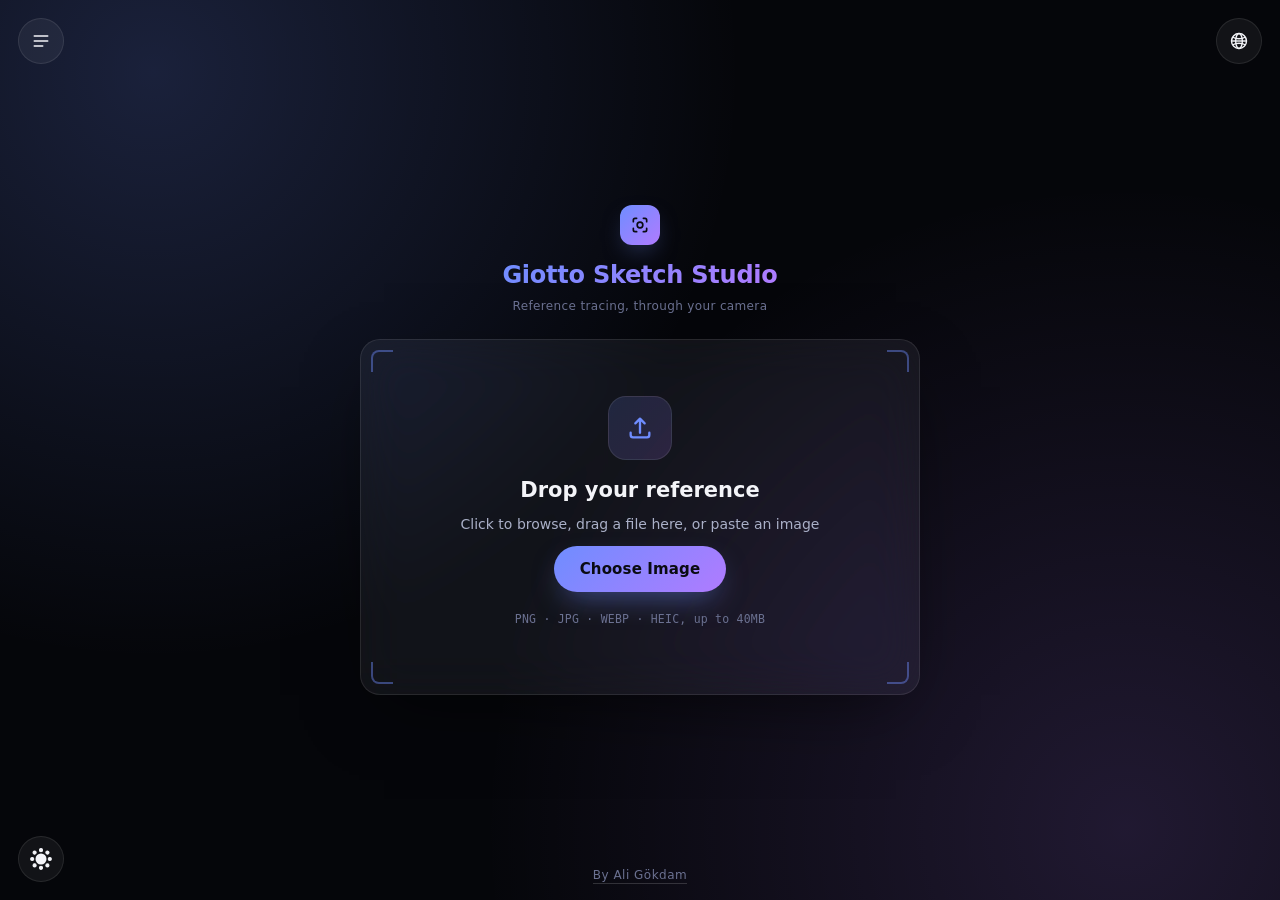
==== commit 4313b51c: "Update print statement from Tema butonunun ikonu" ====
--- a/index.html
+++ b/index.html
@@ -4,6 +4,10 @@
 <meta charset="UTF-8">
 <meta name="viewport" content="width=device-width, initial-scale=1, maximum-scale=1, viewport-fit=cover">
 <title>Giotto Sketch Studio</title>
+<script>
+/* THEME BOOT: apply the saved theme before first paint, on every screen/page */
+(function(){try{if(localStorage.getItem("giotto-theme")==="light")document.documentElement.setAttribute("data-theme","light");}catch(e){}})();
+</script>
 <style>
 
 :root{
@@ -399,6 +403,69 @@
   .dropzone h2{font-size:18px;}
 }
 .hidden{display:none !important;}
+
+/* ============================= FOOTER CONTROLS (upload screen, bottom-left) ============================= */
+.footer-left{
+  position:absolute; left:18px; bottom:calc(18px + env(safe-area-inset-bottom, 0px)); z-index:7;
+  display:flex; align-items:center; gap:8px;
+}
+@media (max-width:360px){
+  .footer-left{left:14px; gap:6px;}
+  .footer-left .icon-btn{width:40px; height:40px;}
+}
+
+/* Theme toggle: glass icon-btn + ThemeToggleButton3 glyph (sun -> moon, animated in JS) */
+.theme-toggle svg{width:22px; height:22px; overflow:visible;}
+.theme-toggle{view-transition-name:giotto-theme-toggle;}
+::view-transition-old(giotto-theme-toggle){display:none;}
+::view-transition-new(giotto-theme-toggle){animation:none;}
+/* smooth theme switch */
+::view-transition-old(root), ::view-transition-new(root){animation-duration:.45s; animation-timing-function:cubic-bezier(.16,.8,.24,1);}
+html.theme-anim body,
+html.theme-anim body *:not(.theme-toggle):not(.theme-toggle *){
+  transition:background-color .45s ease, color .45s ease, border-color .45s ease, box-shadow .45s ease !important;
+}
+
+/* ============================= LIGHT THEME ============================= */
+html[data-theme="light"]{
+  --bg-0:#f4f5fa;
+  --bg-1:#ffffff;
+  --surface: rgba(255,255,255,0.72);
+  --surface-strong: rgba(255,255,255,0.95);
+  --border: rgba(22,26,52,0.10);
+  --border-strong: rgba(22,26,52,0.18);
+  --text-0:#141625;
+  --text-1:#4b516e;
+  --text-2:#80869f;
+  --blue:#5b79f2;
+  --purple:#9b66f2;
+  --grad-soft: linear-gradient(135deg, rgba(111,141,255,.14), rgba(176,123,255,.14));
+  --shadow-soft: 0 24px 60px -28px rgba(34,40,90,.30);
+}
+html[data-theme="light"] body{
+  background:
+    radial-gradient(circle at 12% 8%, rgba(111,141,255,.16), transparent 42%),
+    radial-gradient(circle at 88% 92%, rgba(176,123,255,.13), transparent 46%),
+    var(--bg-0);
+}
+html[data-theme="light"] .btn-ghost{background:rgba(22,26,52,.04);}
+html[data-theme="light"] .btn-ghost:hover{background:rgba(22,26,52,.08);}
+html[data-theme="light"] .credit-link{border-bottom-color:rgba(22,26,52,.18);}
+html[data-theme="light"] .lang-panel{
+  background:
+    radial-gradient(circle at 100% 0%, rgba(176,123,255,.14), transparent 60%),
+    rgba(255,255,255,.95);
+}
+html[data-theme="light"] .lang-panel-list::-webkit-scrollbar-thumb{background:rgba(22,26,52,.14);}
+html[data-theme="light"] .lang-option:hover, html[data-theme="light"] .lang-option:focus-visible{background:rgba(22,26,52,.06);}
+html[data-theme="light"] .guide-overlay{background:rgba(26,30,58,.28);}
+html[data-theme="light"] .toast{background:rgba(255,244,244,.96); border-color:rgba(220,70,70,.35);}
+html[data-theme="light"] .filter-chip{background:rgba(22,26,52,.04);}
+html[data-theme="light"] .filter-chip:hover:not(.active){background:rgba(22,26,52,.08);}
+html[data-theme="light"] input[type=range]::-webkit-slider-runnable-track{background:rgba(22,26,52,.14);}
+html[data-theme="light"] input[type=range]::-moz-range-track{background:rgba(22,26,52,.14);}
+html[data-theme="light"] #editCanvas{box-shadow:0 30px 70px -34px rgba(34,40,90,.45);}
+html[data-theme="light"] .kbd-hint span{background:rgba(255,255,255,.78);}
 </style>
 </head>
 <body>
@@ -438,13 +505,30 @@
         <h2 data-i18n="dropTitle">Drop your reference</h2>
         <p class="sub" data-i18n="dropSub">Click to browse, drag a file here, or paste an image</p>
         <button class="btn-primary" id="btnBrowse" type="button" data-i18n="chooseImage">Choose Image</button>
-        <p class="hint" data-i18n="dropHint">PNG · JPG · WEBP · HEIC — up to 40MB</p>
+        <p class="hint" data-i18n="dropHint">PNG · JPG · WEBP · HEIC, up to 40MB</p>
       </div>
       <input type="file" id="fileInput" accept="image/*,.heic,.heif" hidden>
     </div>
 
     <div class="toast" id="toast"></div>
     <footer class="credit"><a class="credit-link" href="https://linktr.ee/aligokdam" target="_blank" rel="noopener">By Ali Gökdam</a></footer>
+
+    <!-- Bottom-left control: only on the main (upload) screen -->
+    <div class="footer-left">
+      <button class="icon-btn theme-toggle" id="themeToggle" type="button" aria-label="Toggle light theme" aria-pressed="false">
+        <svg viewBox="0 0 32 32" fill="currentColor" stroke-linecap="round" aria-hidden="true">
+          <clipPath id="themeToggleClipPath">
+            <path id="themeToggleClip" d="M0-11h25a1 1 0 0017 13v30H0Z"/>
+          </clipPath>
+          <g clip-path="url(#themeToggleClipPath)">
+            <circle id="themeToggleCore" cx="16" cy="16" r="8"/>
+            <g id="themeToggleRays" stroke="currentColor" stroke-width="1.5">
+              <path d="M18.3 3.2c0 1.3-1 2.3-2.3 2.3s-2.3-1-2.3-2.3S14.7.9 16 .9s2.3 1 2.3 2.3zm-4.6 25.6c0-1.3 1-2.3 2.3-2.3s2.3 1 2.3 2.3-1 2.3-2.3 2.3-2.3-1-2.3-2.3zm15.1-10.5c-1.3 0-2.3-1-2.3-2.3s1-2.3 2.3-2.3 2.3 1 2.3 2.3-1 2.3-2.3 2.3zM3.2 13.7c1.3 0 2.3 1 2.3 2.3s-1 2.3-2.3 2.3S.9 17.3.9 16s1-2.3 2.3-2.3zm5.8-7C9 7.9 7.9 9 6.7 9S4.4 8 4.4 6.7s1-2.3 2.3-2.3S9 5.4 9 6.7zm16.3 21c-1.3 0-2.3-1-2.3-2.3s1-2.3 2.3-2.3 2.3 1 2.3 2.3-1 2.3-2.3 2.3zm2.4-21c0 1.3-1 2.3-2.3 2.3S23 7.9 23 6.7s1-2.3 2.3-2.3 2.4 1 2.4 2.3zM6.7 23C8 23 9 24 9 25.3s-1 2.3-2.3 2.3-2.3-1-2.3-2.3 1-2.3 2.3-2.3z"/>
+            </g>
+          </g>
+        </svg>
+      </button>
+    </div>
   </section>
 
   <!-- ============ USAGE GUIDE MODAL ============ -->
@@ -961,7 +1045,7 @@
     "dropTitle": "Drop your reference",
     "dropSub": "Click to browse, drag a file here, or paste an image",
     "chooseImage": "Choose Image",
-    "dropHint": "PNG · JPG · WEBP · HEIC — up to 40MB",
+    "dropHint": "PNG · JPG · WEBP · HEIC, up to 40MB",
     "adjustTitle": "ADJUST REFERENCE",
     "filterNormal": "Normal",
     "filterGrayscale": "Grayscale",
@@ -990,7 +1074,7 @@
     "guideTitle": "How Giotto Sketch Studio Works",
     "guideSteps": [
       "Upload a photo you want to use as a drawing reference.",
-      "Adjust it with filters and sliders — opacity, sharpness, edge strength and more.",
+      "Adjust it with filters and sliders: opacity, sharpness, edge strength and more.",
       "Tap “Open Camera” to switch to your live camera feed.",
       "The edited image appears as an overlay on top of the camera.",
       "Place your paper underneath, in view of the camera.",
@@ -1009,7 +1093,7 @@
     "dropTitle": "Referansını sürükle",
     "dropSub": "Göz atmak için tıkla, dosya sürükle ya da bir görsel yapıştır",
     "chooseImage": "Görsel Seç",
-    "dropHint": "PNG · JPG · WEBP · HEIC — 40MB'a kadar",
+    "dropHint": "PNG · JPG · WEBP · HEIC, 40MB'a kadar",
     "adjustTitle": "REFERANSI DÜZENLE",
     "filterNormal": "Normal",
     "filterGrayscale": "Gri Ton",
@@ -1038,7 +1122,7 @@
     "guideTitle": "Giotto Sketch Studio Nasıl Çalışır",
     "guideSteps": [
       "Çizim referansı olarak kullanmak istediğin bir fotoğraf yükle.",
-      "Filtreler ve kaydırıcılarla düzenle — saydamlık, keskinlik, kenar gücü ve daha fazlası.",
+      "Filtreler ve kaydırıcılarla düzenle: saydamlık, keskinlik, kenar gücü ve daha fazlası.",
       "Canlı kameraya geçmek için “Kamerayı Aç”a dokun.",
       "Düzenlediğin görsel, kameranın üzerine yerleşir.",
       "Kağıdını kameranın görüş alanına, altına yerleştir.",
@@ -1057,7 +1141,7 @@
     "dropTitle": "I-drop ang iyong reference",
     "dropSub": "I-click para mag-browse, i-drag ang file dito, o mag-paste ng larawan",
     "chooseImage": "Pumili ng Larawan",
-    "dropHint": "PNG · JPG · WEBP · HEIC — hanggang 40MB",
+    "dropHint": "PNG · JPG · WEBP · HEIC, hanggang 40MB",
     "adjustTitle": "I-ADJUST ANG REFERENCE",
     "filterNormal": "Normal",
     "filterGrayscale": "Grayscale",
@@ -1086,7 +1170,7 @@
     "guideTitle": "Paano Gumagana ang Giotto Sketch Studio",
     "guideSteps": [
       "Mag-upload ng larawan na gusto mong gamiting drawing reference.",
-      "I-adjust gamit ang mga filter at slider — opacity, sharpness, lakas ng gilid, at higit pa.",
+      "I-adjust gamit ang mga filter at slider: opacity, sharpness, lakas ng gilid, at higit pa.",
       "Pindutin ang “Buksan ang Camera” para lumipat sa live camera feed.",
       "Ang na-edit na larawan ay lalabas bilang overlay sa ibabaw ng camera.",
       "Ilagay ang iyong papel sa ibaba, nasa saklaw ng camera.",
@@ -1105,7 +1189,7 @@
     "dropTitle": "Déposez votre référence",
     "dropSub": "Cliquez pour parcourir, glissez un fichier ici, ou collez une image",
     "chooseImage": "Choisir une image",
-    "dropHint": "PNG · JPG · WEBP · HEIC — jusqu'à 40 Mo",
+    "dropHint": "PNG · JPG · WEBP · HEIC, jusqu'à 40 Mo",
     "adjustTitle": "AJUSTER LA RÉFÉRENCE",
     "filterNormal": "Normal",
     "filterGrayscale": "Niveaux de gris",
@@ -1134,7 +1218,7 @@
     "guideTitle": "Comment fonctionne Giotto Sketch Studio",
     "guideSteps": [
       "Téléchargez une photo que vous souhaitez utiliser comme référence de dessin.",
-      "Ajustez-la avec des filtres et curseurs — opacité, netteté, intensité des contours et plus.",
+      "Ajustez-la avec des filtres et curseurs : opacité, netteté, intensité des contours et plus.",
       "Appuyez sur « Ouvrir la caméra » pour passer à votre flux caméra en direct.",
       "L'image modifiée apparaît en superposition au-dessus de la caméra.",
       "Placez votre papier en dessous, dans le champ de la caméra.",
@@ -1153,7 +1237,7 @@
     "dropTitle": "Referenz hier ablegen",
     "dropSub": "Klicken zum Durchsuchen, Datei hierher ziehen, oder ein Bild einfügen",
     "chooseImage": "Bild auswählen",
-    "dropHint": "PNG · JPG · WEBP · HEIC — bis zu 40MB",
+    "dropHint": "PNG · JPG · WEBP · HEIC, bis zu 40MB",
     "adjustTitle": "REFERENZ ANPASSEN",
     "filterNormal": "Normal",
     "filterGrayscale": "Graustufen",
@@ -1182,7 +1266,7 @@
     "guideTitle": "So funktioniert Giotto Sketch Studio",
     "guideSteps": [
       "Laden Sie ein Foto hoch, das Sie als Zeichenvorlage verwenden möchten.",
-      "Passen Sie es mit Filtern und Reglern an — Deckkraft, Schärfe, Kantenstärke und mehr.",
+      "Passen Sie es mit Filtern und Reglern an: Deckkraft, Schärfe, Kantenstärke und mehr.",
       "Tippen Sie auf „Kamera öffnen“, um zu Ihrem Live-Kamerabild zu wechseln.",
       "Das bearbeitete Bild erscheint als Overlay über der Kamera.",
       "Legen Sie Ihr Papier darunter, im Sichtfeld der Kamera.",
@@ -1201,7 +1285,7 @@
     "dropTitle": "Sauke tunaninka",
     "dropSub": "Danna don bincika, ja fayil anan, ko liƙa hoto",
     "chooseImage": "Zaɓi Hoto",
-    "dropHint": "PNG · JPG · WEBP · HEIC — har zuwa 40MB",
+    "dropHint": "PNG · JPG · WEBP · HEIC, har zuwa 40MB",
     "adjustTitle": "DAIDAITA TUNANI",
     "filterNormal": "Na yau da kullum",
     "filterGrayscale": "Launin Toka",
@@ -1230,7 +1314,7 @@
     "guideTitle": "Yadda Giotto Sketch Studio Ke Aiki",
     "guideSteps": [
       "Loda hoto da kake son amfani da shi azaman tunanin zane.",
-      "Daidaita shi da tacewa da sila — bayyana, kaifi, karfin gefe da sauransu.",
+      "Daidaita shi da tacewa da sila: bayyana, kaifi, karfin gefe da sauransu.",
       "Danna “Buɗe Kamara” don canzawa zuwa rayayyen bidiyon kamararka.",
       "Hoton da aka gyara zai bayyana a saman kamara.",
       "Sanya takardarka a ƙasa, cikin kallon kamara.",
@@ -1249,7 +1333,7 @@
     "dropTitle": "Jatuhkan referensi Anda",
     "dropSub": "Klik untuk menelusuri, seret file ke sini, atau tempel gambar",
     "chooseImage": "Pilih Gambar",
-    "dropHint": "PNG · JPG · WEBP · HEIC — hingga 40MB",
+    "dropHint": "PNG · JPG · WEBP · HEIC, hingga 40MB",
     "adjustTitle": "SESUAIKAN REFERENSI",
     "filterNormal": "Normal",
     "filterGrayscale": "Skala Abu-abu",
@@ -1278,7 +1362,7 @@
     "guideTitle": "Cara Kerja Giotto Sketch Studio",
     "guideSteps": [
       "Unggah foto yang ingin Anda gunakan sebagai referensi gambar.",
-      "Sesuaikan dengan filter dan penggeser — opasitas, ketajaman, kekuatan tepi, dan lainnya.",
+      "Sesuaikan dengan filter dan penggeser: opasitas, ketajaman, kekuatan tepi, dan lainnya.",
       "Ketuk “Buka Kamera” untuk beralih ke umpan kamera langsung Anda.",
       "Gambar yang diedit muncul sebagai overlay di atas kamera.",
       "Letakkan kertas Anda di bawahnya, dalam jangkauan kamera.",
@@ -1297,7 +1381,7 @@
     "dropTitle": "Trascina il tuo riferimento",
     "dropSub": "Clicca per sfogliare, trascina un file qui, o incolla un'immagine",
     "chooseImage": "Scegli Immagine",
-    "dropHint": "PNG · JPG · WEBP · HEIC — fino a 40MB",
+    "dropHint": "PNG · JPG · WEBP · HEIC, fino a 40MB",
     "adjustTitle": "REGOLA RIFERIMENTO",
     "filterNormal": "Normale",
     "filterGrayscale": "Scala di grigi",
@@ -1326,7 +1410,7 @@
     "guideTitle": "Come Funziona Giotto Sketch Studio",
     "guideSteps": [
       "Carica una foto che vuoi usare come riferimento per il disegno.",
-      "Regolala con filtri e cursori — opacità, nitidezza, intensità dei bordi e altro.",
+      "Regolala con filtri e cursori: opacità, nitidezza, intensità dei bordi e altro.",
       "Tocca “Apri Fotocamera” per passare al flusso live della fotocamera.",
       "L'immagine modificata appare come sovrapposizione sopra la fotocamera.",
       "Posiziona il tuo foglio sotto, nell'inquadratura della fotocamera.",
@@ -1345,7 +1429,7 @@
     "dropTitle": "Solte sua referência",
     "dropSub": "Clique para procurar, arraste um arquivo aqui, ou cole uma imagem",
     "chooseImage": "Escolher Imagem",
-    "dropHint": "PNG · JPG · WEBP · HEIC — até 40MB",
+    "dropHint": "PNG · JPG · WEBP · HEIC, até 40MB",
     "adjustTitle": "AJUSTAR REFERÊNCIA",
     "filterNormal": "Normal",
     "filterGrayscale": "Escala de Cinza",
@@ -1374,7 +1458,7 @@
     "guideTitle": "Como Funciona o Giotto Sketch Studio",
     "guideSteps": [
       "Envie uma foto que você deseja usar como referência de desenho.",
-      "Ajuste com filtros e controles deslizantes — opacidade, nitidez, intensidade da borda e mais.",
+      "Ajuste com filtros e controles deslizantes: opacidade, nitidez, intensidade da borda e mais.",
       "Toque em “Abrir Câmera” para mudar para o feed da câmera ao vivo.",
       "A imagem editada aparece como uma sobreposição sobre a câmera.",
       "Coloque seu papel embaixo, no campo de visão da câmera.",
@@ -1393,7 +1477,7 @@
     "dropTitle": "Suelta tu referencia",
     "dropSub": "Haz clic para explorar, arrastra un archivo aquí, o pega una imagen",
     "chooseImage": "Elegir Imagen",
-    "dropHint": "PNG · JPG · WEBP · HEIC — hasta 40MB",
+    "dropHint": "PNG · JPG · WEBP · HEIC, hasta 40MB",
     "adjustTitle": "AJUSTAR REFERENCIA",
     "filterNormal": "Normal",
     "filterGrayscale": "Escala de Grises",
@@ -1422,7 +1506,7 @@
     "guideTitle": "Cómo Funciona Giotto Sketch Studio",
     "guideSteps": [
       "Sube una foto que quieras usar como referencia de dibujo.",
-      "Ajústala con filtros y controles deslizantes — opacidad, nitidez, intensidad de bordes y más.",
+      "Ajústala con filtros y controles deslizantes: opacidad, nitidez, intensidad de bordes y más.",
       "Toca “Abrir Cámara” para cambiar a la vista de tu cámara en vivo.",
       "La imagen editada aparece como una superposición sobre la cámara.",
       "Coloca tu papel debajo, dentro del campo de visión de la cámara.",
@@ -1441,7 +1525,7 @@
     "dropTitle": "Thả ảnh tham chiếu của bạn",
     "dropSub": "Nhấp để duyệt, kéo tệp vào đây, hoặc dán một hình ảnh",
     "chooseImage": "Chọn Hình Ảnh",
-    "dropHint": "PNG · JPG · WEBP · HEIC — tối đa 40MB",
+    "dropHint": "PNG · JPG · WEBP · HEIC, tối đa 40MB",
     "adjustTitle": "ĐIỀU CHỈNH THAM CHIẾU",
     "filterNormal": "Bình thường",
     "filterGrayscale": "Thang xám",
@@ -1470,7 +1554,7 @@
     "guideTitle": "Giotto Sketch Studio Hoạt Động Như Thế Nào",
     "guideSteps": [
       "Tải lên một bức ảnh bạn muốn dùng làm tham chiếu vẽ.",
-      "Điều chỉnh bằng bộ lọc và thanh trượt — độ mờ, độ sắc nét, cường độ cạnh và hơn thế nữa.",
+      "Điều chỉnh bằng bộ lọc và thanh trượt: độ mờ, độ sắc nét, cường độ cạnh và hơn thế nữa.",
       "Chạm “Mở Camera” để chuyển sang nguồn camera trực tiếp.",
       "Hình ảnh đã chỉnh sửa xuất hiện dưới dạng lớp phủ trên camera.",
       "Đặt giấy của bạn bên dưới, trong tầm nhìn của camera.",
@@ -1489,7 +1573,7 @@
     "dropTitle": "أسقط مرجعك",
     "dropSub": "انقر للتصفح، اسحب ملفًا هنا، أو الصق صورة",
     "chooseImage": "اختر صورة",
-    "dropHint": "PNG · JPG · WEBP · HEIC — حتى 40 ميغابايت",
+    "dropHint": "PNG · JPG · WEBP · HEIC، حتى 40 ميغابايت",
     "adjustTitle": "ضبط المرجع",
     "filterNormal": "عادي",
     "filterGrayscale": "تدرج رمادي",
@@ -1518,7 +1602,7 @@
     "guideTitle": "كيف يعمل Giotto Sketch Studio",
     "guideSteps": [
       "ارفع صورة تريد استخدامها كمرجع رسم.",
-      "اضبطها باستخدام المرشحات وأشرطة التمرير — الشفافية، الحدة، قوة الحواف والمزيد.",
+      "اضبطها باستخدام المرشحات وأشرطة التمرير: الشفافية، الحدة، قوة الحواف والمزيد.",
       "اضغط على “فتح الكاميرا” للانتقال إلى بث الكاميرا المباشر.",
       "تظهر الصورة المعدّلة كطبقة فوق الكاميرا.",
       "ضع ورقتك أسفلها، ضمن مجال رؤية الكاميرا.",
@@ -1537,7 +1621,7 @@
     "dropTitle": "مرجع خود را رها کنید",
     "dropSub": "برای مرور کلیک کنید، یک فایل را اینجا بکشید، یا یک تصویر پیست کنید",
     "chooseImage": "انتخاب تصویر",
-    "dropHint": "PNG · JPG · WEBP · HEIC — تا 40 مگابایت",
+    "dropHint": "PNG · JPG · WEBP · HEIC، تا 40 مگابایت",
     "adjustTitle": "تنظیم مرجع",
     "filterNormal": "عادی",
     "filterGrayscale": "خاکستری",
@@ -1566,7 +1650,7 @@
     "guideTitle": "Giotto Sketch Studio چگونه کار می‌کند",
     "guideSteps": [
       "عکسی را که می‌خواهید به عنوان مرجع طراحی استفاده کنید آپلود کنید.",
-      "آن را با فیلترها و لغزش‌ها تنظیم کنید — شفافیت، وضوح، قدرت لبه و بیشتر.",
+      "آن را با فیلترها و لغزش‌ها تنظیم کنید: شفافیت، وضوح، قدرت لبه و بیشتر.",
       "روی “باز کردن دوربین” ضربه بزنید تا به تصویر زنده دوربین بروید.",
       "تصویر ویرایش‌شده به صورت یک لایه روی دوربین ظاهر می‌شود.",
       "کاغذ خود را زیر آن، در دید دوربین قرار دهید.",
@@ -1585,7 +1669,7 @@
     "dropTitle": "اپنا ریفرنس ڈراپ کریں",
     "dropSub": "براؤز کرنے کے لیے کلک کریں، فائل یہاں گھسیٹیں، یا تصویر پیسٹ کریں",
     "chooseImage": "تصویر منتخب کریں",
-    "dropHint": "PNG · JPG · WEBP · HEIC — 40MB تک",
+    "dropHint": "PNG · JPG · WEBP · HEIC، 40MB تک",
     "adjustTitle": "ریفرنس ایڈجسٹ کریں",
     "filterNormal": "معمولی",
     "filterGrayscale": "گرے ٹون",
@@ -1614,7 +1698,7 @@
     "guideTitle": "Giotto Sketch Studio کیسے کام کرتا ہے",
     "guideSteps": [
       "ایک تصویر اپ لوڈ کریں جسے آپ ڈرائنگ ریفرنس کے طور پر استعمال کرنا चاہتے ہیں۔",
-      "فلٹرز اور سلائڈرز کے ساتھ اسے ایڈجسٹ کریں — شفافیت، تیزی، کنارے کی طاقت اور مزید۔",
+      "فلٹرز اور سلائڈرز کے ساتھ اسے ایڈجسٹ کریں: شفافیت، تیزی، کنارے کی طاقت اور مزید۔",
       "لائو کیمرہ فیڈ پر جانے کے لیے “کیمرہ کھولیں” پر تھپتھپائیں۔",
       "ترمیم شدہ تصویر کیمرہ کے اوپر ایک اوورلے کے طور پر ظاہر ہوتی ہے۔",
       "اپنا کاغذ نیچے رکھیں، کیمرہ کے منظر میں۔",
@@ -1633,7 +1717,7 @@
     "dropTitle": "Перетащите референс",
     "dropSub": "Нажмите, чтобы выбрать файл, перетащите файл сюда или вставьте изображение",
     "chooseImage": "Выбрать изображение",
-    "dropHint": "PNG · JPG · WEBP · HEIC — до 40МБ",
+    "dropHint": "PNG · JPG · WEBP · HEIC, до 40МБ",
     "adjustTitle": "НАСТРОЙКА РЕФЕРЕНСА",
     "filterNormal": "Обычный",
     "filterGrayscale": "Чёрно-белый",
@@ -1662,7 +1746,7 @@
     "guideTitle": "Как работает Giotto Sketch Studio",
     "guideSteps": [
       "Загрузите фото, которое вы хотите использовать как референс для рисования.",
-      "Настройте его с помощью фильтров и ползунков — непрозрачность, резкость, сила краёв и др.",
+      "Настройте его с помощью фильтров и ползунков: непрозрачность, резкость, сила краёв и др.",
       "Нажмите «Открыть камеру», чтобы перейти к трансляции с вашей камеры.",
       "Отредактированное изображение появится как наложение поверх камеры.",
       "Положите ваш лист бумаги внизу, в поле зрения камеры.",
@@ -1670,7 +1754,7 @@
       "Настройте непрозрачность, затем нажмите «Начать режим рисования» и обводите вручную."
     ],
     "errUnsupported": "Неподдерживаемый тип файла. Используйте PNG, JPG, WEBP или HEIC.",
-    "errTooLarge": "Файл слишком большой. Максимальный размер — 40МБ.",
+    "errTooLarge": "Файл слишком большой. Максимальный размер: 40МБ.",
     "errCantRead": "Не удалось прочитать это изображение. Если это HEIC, попробуйте сначала конвертировать в JPG.",
     "errCamera": "Доступ к камере запрещён или недоступен. Проверьте разрешения браузера/сайта.",
     "guidePrivacy": "Конфиденциальность: всё происходит на вашем устройстве. Ваше фото и видео с камеры никогда не отправляются на сервер.",
@@ -1681,7 +1765,7 @@
     "dropTitle": "拖放您的参考图",
     "dropSub": "点击浏览，将文件拖到此处，或粘贴图片",
     "chooseImage": "选择图片",
-    "dropHint": "PNG · JPG · WEBP · HEIC — 最大 40MB",
+    "dropHint": "PNG · JPG · WEBP · HEIC，最大 40MB",
     "adjustTitle": "调整参考图",
     "filterNormal": "正常",
     "filterGrayscale": "灰度",
@@ -1710,7 +1794,7 @@
     "guideTitle": "Giotto Sketch Studio 使用说明",
     "guideSteps": [
       "上传一张您想用作绘画参考的照片。",
-      "使用滤镜和滑块进行调整——不透明度、锐度、边缘强度等。",
+      "使用滤镜和滑块进行调整：不透明度、锐度、边缘强度等。",
       "点击“打开相机”切换到实时相机画面。",
       "编辑后的图像会以叠加层的形式出现在相机画面上方。",
       "把纸放在下方，置于相机取景范围内。",
@@ -1729,7 +1813,7 @@
     "dropTitle": "リファレンスをドロップ",
     "dropSub": "クリックして参照、ファイルをここにドラッグ、または画像を貼り付け",
     "chooseImage": "画像を選択",
-    "dropHint": "PNG・JPG・WEBP・HEIC — 最大40MB",
+    "dropHint": "PNG・JPG・WEBP・HEIC、最大40MB",
     "adjustTitle": "リファレンスを調整",
     "filterNormal": "標準",
     "filterGrayscale": "グレースケール",
@@ -1758,7 +1842,7 @@
     "guideTitle": "Giotto Sketch Studio の使い方",
     "guideSteps": [
       "描画のリファレンスとして使いたい写真をアップロードします。",
-      "フィルターとスライダーで調整します — 不透明度、シャープネス、エッジ強度など。",
+      "フィルターとスライダーで調整します：不透明度、シャープネス、エッジ強度など。",
       "「カメラを開く」をタップしてライブカメラ映像に切り替えます。",
       "編集した画像がカメラの上にオーバーレイとして表示されます。",
       "紙をカメラの視野内、下に置きます。",
@@ -1777,7 +1861,7 @@
     "dropTitle": "레퍼런스를 드롭하세요",
     "dropSub": "클릭하여 찾아보거나, 파일을 여기로 드래그하거나, 이미지를 붙여넣으세요",
     "chooseImage": "이미지 선택",
-    "dropHint": "PNG · JPG · WEBP · HEIC — 최대 40MB",
+    "dropHint": "PNG · JPG · WEBP · HEIC, 최대 40MB",
     "adjustTitle": "레퍼런스 조정",
     "filterNormal": "기본",
     "filterGrayscale": "흑백",
@@ -1806,7 +1890,7 @@
     "guideTitle": "Giotto Sketch Studio 사용 방법",
     "guideSteps": [
       "그림 레퍼런스로 사용할 사진을 업로드하세요.",
-      "필터와 슬라이더로 조정하세요 — 불투명도, 선명도, 윤곽선 강도 등.",
+      "필터와 슬라이더로 조정하세요: 불투명도, 선명도, 윤곽선 강도 등.",
       "“카메라 열기”를 눌러 실시간 카메라 화면으로 전환하세요.",
       "편집한 이미지가 카메라 위에 오버레이로 표시됩니다.",
       "종이를 카메라 시야 안, 아래쪽에 놓으세요.",
@@ -1825,7 +1909,7 @@
     "dropTitle": "अपना संदर्भ ड्रॉप करें",
     "dropSub": "ब्राउज़ करने के लिए क्लिक करें, यहाँ फ़ाइल खींचें, या एक छवि पेस्ट करें",
     "chooseImage": "छवि चुनें",
-    "dropHint": "PNG · JPG · WEBP · HEIC — 40MB तक",
+    "dropHint": "PNG · JPG · WEBP · HEIC, 40MB तक",
     "adjustTitle": "संदर्भ समायोजित करें",
     "filterNormal": "सामान्य",
     "filterGrayscale": "ग्रेस्केल",
@@ -1854,7 +1938,7 @@
     "guideTitle": "Giotto Sketch Studio कैसे काम करता है",
     "guideSteps": [
       "एक फ़ोटो अपलोड करें जिसे आप ड्रॉइंग संदर्भ के रूप में उपयोग करना चाहते हैं।",
-      "इसे फ़िल्टर और स्लाइडर के साथ समायोजित करें — अपारदर्शिता, तीक्ष्णता, किनारे की ताकत और अधिक।",
+      "इसे फ़िल्टर और स्लाइडर के साथ समायोजित करें: अपारदर्शिता, तीक्ष्णता, किनारे की ताकत और अधिक।",
       "लाइव कैमरा फ़ीड पर स्विच करने के लिए “कैमरा खोलें” टैप करें।",
       "संपादित छवि कैमरे के ऊपर एक ओवरले के रूप में दिखाई देती है।",
       "अपने कागज़ को नीचे, कैमरे के दृश्य में रखें।",
@@ -1873,7 +1957,7 @@
     "dropTitle": "तुमचा संदर्भ ड्रॉप करा",
     "dropSub": "ब्राउझ करण्यासाठी क्लिक करा, फाइल इथे ड्रॅग करा, किंवा प्रतिमा पेस्ट करा",
     "chooseImage": "प्रतिमा निवडा",
-    "dropHint": "PNG · JPG · WEBP · HEIC — 40MB पर्यंत",
+    "dropHint": "PNG · JPG · WEBP · HEIC, 40MB पर्यंत",
     "adjustTitle": "संदर्भ समायोजित करा",
     "filterNormal": "सामान्य",
     "filterGrayscale": "ग्रेस्केल",
@@ -1902,7 +1986,7 @@
     "guideTitle": "Giotto Sketch Studio कसे कार्य करते",
     "guideSteps": [
       "ड्रॉइंग संदर्भ म्हणून वापरायचा असलेला फोटो अपलोड करा.",
-      "फिल्टर आणि स्लायडर्ससह समायोजित करा — अपारदर्शकता, तीक्ष्णता, कडेची ताकद आणि बरेच काही.",
+      "फिल्टर आणि स्लायडर्ससह समायोजित करा: अपारदर्शकता, तीक्ष्णता, कडेची ताकद आणि बरेच काही.",
       "लाइव्ह कॅमेरा फीडवर स्विच करण्यासाठी “कॅमेरा उघडा” टॅप करा.",
       "संपादित प्रतिमा कॅमेराच्या वर एक ओव्हरले म्हणून दिसते.",
       "तुमचा कागद खाली, कॅमेराच्या दृश्यात ठेवा.",
@@ -1921,7 +2005,7 @@
     "dropTitle": "আপনার রেফারেন্স ড্রপ করুন",
     "dropSub": "ব্রাউজ করতে ক্লিক করুন, একটি ফাইল এখানে টেনে আনুন, বা একটি ছবি পেস্ট করুন",
     "chooseImage": "ছবি নির্বাচন করুন",
-    "dropHint": "PNG · JPG · WEBP · HEIC — সর্বোচ্চ 40MB",
+    "dropHint": "PNG · JPG · WEBP · HEIC, সর্বোচ্চ 40MB",
     "adjustTitle": "রেফারেন্স সামঞ্জস্য করুন",
     "filterNormal": "সাধারণ",
     "filterGrayscale": "গ্রেস্কেল",
@@ -1950,7 +2034,7 @@
     "guideTitle": "Giotto Sketch Studio কীভাবে কাজ করে",
     "guideSteps": [
       "একটি ছবি আপলোড করুন যা আপনি ড্রয়িং রেফারেন্স হিসেবে ব্যবহার করতে চান।",
-      "ফিল্টার এবং স্লাইডার দিয়ে এটি সামঞ্জস্য করুন — অস্বচ্ছতা, তীক্ষ্णতা, প্রান্তের শক্তি এবং আরও অনেক কিছু।",
+      "ফিল্টার এবং স্লাইডার দিয়ে এটি সামঞ্জস্য করুন: অস্বচ্ছতা, তীক্ষ্णতা, প্রান্তের শক্তি এবং আরও অনেক কিছু।",
       "লাইভ ক্যামেরা ফিডে যেতে “ক্যামেরা খুলুন” এ ট্যাপ করুন।",
       "সম্পাদিত ছবিটি ক্যামেরার উপরে একটি ওভারলে হিসেবে প্রদর্শিত হয়।",
       "আপনার কাগজ নিচে, ক্যামেরার দৃশ্যের মধ্যে রাখুন।",
@@ -1969,7 +2053,7 @@
     "dropTitle": "ਆਪਣਾ ਹਵਾਲਾ ਡ੍ਰੌਪ ਕਰੋ",
     "dropSub": "ਬ੍ਰਾਊਜ਼ ਕਰਨ ਲਈ ਕਲਿੱਕ ਕਰੋ, ਇੱਕ ਫਾਈਲ ਇੱਥੇ ਖਿੱਚੋ, ਜਾਂ ਇੱਕ ਚਿੱਤਰ ਪੇਸਟ ਕਰੋ",
     "chooseImage": "ਚਿੱਤਰ ਚੁਣੋ",
-    "dropHint": "PNG · JPG · WEBP · HEIC — 40MB ਤੱਕ",
+    "dropHint": "PNG · JPG · WEBP · HEIC, 40MB ਤੱਕ",
     "adjustTitle": "ਹਵਾਲਾ ਵਿਵਸਥਿਤ ਕਰੋ",
     "filterNormal": "ਸਧਾਰਨ",
     "filterGrayscale": "ਗ੍ਰੇਸਕੇਲ",
@@ -1998,7 +2082,7 @@
     "guideTitle": "Giotto Sketch Studio ਕਿਵੇਂ ਕੰਮ ਕਰਦਾ ਹੈ",
     "guideSteps": [
       "ਇੱਕ ਫੋਟੋ ਅੱਪਲੋਡ ਕਰੋ ਜਿਸਨੂੰ ਤੁਸੀਂ ਡ੍ਰਾਇੰਗ ਹਵਾਲੇ ਵਜੋਂ ਵਰਤਣਾ ਚਾਹੁੰਦੇ ਹੋ।",
-      "ਇਸਨੂੰ ਫਿਲਟਰਾਂ ਅਤੇ ਸਲਾਈਡਰਾਂ ਨਾਲ ਵਿਵਸਥਿਤ ਕਰੋ — ਧੁੰਦਲਾਪਨ, ਤਿੱਖਾਪਨ, ਕਿਨਾਰੇ ਦੀ ਤਾਕਤ ਅਤੇ ਹੋਰ।",
+      "ਇਸਨੂੰ ਫਿਲਟਰਾਂ ਅਤੇ ਸਲਾਈਡਰਾਂ ਨਾਲ ਵਿਵਸਥਿਤ ਕਰੋ: ਧੁੰਦਲਾਪਨ, ਤਿੱਖਾਪਨ, ਕਿਨਾਰੇ ਦੀ ਤਾਕਤ ਅਤੇ ਹੋਰ।",
       "ਲਾਈਵ ਕੈਮਰਾ ਫੀਡ ਵੱਲ ਜਾਣ ਲਈ “ਕੈਮਰਾ ਖੋਲ੍ਹੋ” ਨੂੰ ਟੈਪ ਕਰੋ।",
       "ਸੰਪਾਦਿਤ ਚਿੱਤਰ ਕੈਮਰੇ ਦੇ ਉੱਪਰ ਇੱਕ ਓਵਰਲੇ ਵਜੋਂ ਦਿਖਾਈ ਦਿੰਦਾ ਹੈ।",
       "ਆਪਣਾ ਕਾਗਜ਼ ਹੇਠਾਂ, ਕੈਮਰੇ ਦੇ ਦ੍ਰਿਸ਼ ਵਿੱਚ ਰੱਖੋ।",
@@ -2017,7 +2101,7 @@
     "dropTitle": "உங்கள் குறிப்பை இடவும்",
     "dropSub": "உலாவ கிளிக் செய்யவும், கோப்பை இங்கே இழுக்கவும், அல்லது படத்தை ஒட்டவும்",
     "chooseImage": "படத்தைத் தேர்ந்தெடுக்கவும்",
-    "dropHint": "PNG · JPG · WEBP · HEIC — அதிகபட்சம் 40MB",
+    "dropHint": "PNG · JPG · WEBP · HEIC, அதிகபட்சம் 40MB",
     "adjustTitle": "குறிப்பை சரிசெய்யவும்",
     "filterNormal": "இயல்பு",
     "filterGrayscale": "கிரேஸ்கேல்",
@@ -2046,7 +2130,7 @@
     "guideTitle": "Giotto Sketch Studio எப்படி வேலை செய்கிறது",
     "guideSteps": [
       "வரைதல் குறிப்பாகப் பயன்படுத்த விரும்பும் புகைப்படத்தைப் பதிவேற்றவும்.",
-      "வடிகட்டிகள் மற்றும் ஸ்லைடர்களுடன் அதைச் சரிசெய்யவும் — ஒளிபுகாநிலை, கூர்மை, விளிம்பு வலிமை மற்றும் பல.",
+      "வடிகட்டிகள் மற்றும் ஸ்லைடர்களுடன் அதைச் சரிசெய்யவும்: ஒளிபுகாநிலை, கூர்மை, விளிம்பு வலிமை மற்றும் பல.",
       "நேரடி கேமரா ஊட்டத்திற்கு மாற “கேமராவைத் திற” என்பதைத் தட்டவும்.",
       "திருத்தப்பட்ட படம் கேமராவின் மேல் ஒரு மேலடுக்காகத் தோன்றும்.",
       "உங்கள் காகிதத்தை கீழே, கேமராவின் பார்வையில் வைக்கவும்.",
@@ -2065,7 +2149,7 @@
     "dropTitle": "మీ రిఫరెన్స్‌ను వదలండి",
     "dropSub": "బ్రౌజ్ చేయడానికి క్లిక్ చేయండి, ఫైల్‌ను ఇక్కడకు లాగండి, లేదా చిత్రాన్ని పేస్ట్ చేయండి",
     "chooseImage": "చిత్రాన్ని ఎంచుకోండి",
-    "dropHint": "PNG · JPG · WEBP · HEIC — గరిష్టంగా 40MB",
+    "dropHint": "PNG · JPG · WEBP · HEIC, గరిష్టంగా 40MB",
     "adjustTitle": "రిఫరెన్స్‌ను సర్దుబాటు చేయండి",
     "filterNormal": "సాధారణ",
     "filterGrayscale": "గ్రేస్కేల్",
@@ -2094,7 +2178,7 @@
     "guideTitle": "Giotto Sketch Studio ఎలా పనిచేస్తుంది",
     "guideSteps": [
       "డ్రాయింగ్ రిఫరెన్స్‌గా ఉపయోగించాలనుకుంటున్న ఫోటోను అప్‌లోడ్ చేయండి.",
-      "ఫిల్టర్‌లు మరియు స్లయిడర్‌లతో దీన్ని సర్దుబాటు చేయండి — అస్పష్టత, పదునుదనం, అంచు బలం మరియు మరిన్ని.",
+      "ఫిల్టర్‌లు మరియు స్లయిడర్‌లతో దీన్ని సర్దుబాటు చేయండి: అస్పష్టత, పదునుదనం, అంచు బలం మరియు మరిన్ని.",
       "లైవ్ కెమెరా ఫీడ్‌కు మారడానికి “కెమెరాను తెరవండి” నొక్కండి.",
       "సవరించిన చిత్రం కెమెరా పైన ఓవర్‌లేగా కనిపిస్తుంది.",
       "మీ కాగితాన్ని కింద, కెమెరా వీక్షణలో ఉంచండి.",
@@ -2818,6 +2902,65 @@
   guideOverlay.addEventListener("click", (e)=>{ if(e.target === guideOverlay) guideOverlay.classList.remove("show"); });
   guideOverlay.addEventListener("keydown", (e)=>{ if(e.key === "Escape") guideOverlay.classList.remove("show"); });
 
+  /* ============================= THEME TOGGLE ============================= */
+  // Vanilla port of ThemeToggleButton3: the clip path slides (x -11, y 14) to carve a
+  // crescent, the core grows (r 8 -> 10), the ray dots shrink + fade. 0.35s easeInOut.
+  // Progress 0 = main theme (sun), 1 = light theme (moon). Theme persists in localStorage.
+  const THEME_STORAGE_KEY = "giotto-theme";
+  const themeToggle = $("themeToggle");
+  const rootEl = document.documentElement;
+  const prefersReducedMotion = ()=> !!(window.matchMedia && window.matchMedia("(prefers-reduced-motion: reduce)").matches);
+  const isLightTheme = ()=> rootEl.getAttribute("data-theme") === "light";
+  let themeAnimTimer = 0;
+  const themeClip = $("themeToggleClip");
+  const themeCore = $("themeToggleCore");
+  const themeRays = $("themeToggleRays");
+  let themeProgress = isLightTheme() ? 1 : 0;
+  let themeAnimFrame = 0;
+
+  function renderThemeIcon(pr){
+    themeClip.setAttribute("transform", "translate(" + (-11*pr) + " " + (14*pr) + ")");
+    themeCore.setAttribute("r", String(8 + 2*pr));
+    themeRays.setAttribute("transform", "translate(16 16) scale(" + (1 - 0.5*pr) + ") translate(-16 -16)");
+    themeRays.setAttribute("opacity", String(1 - pr));
+  }
+  function easeInOut(k){ return k < 0.5 ? 2*k*k : 1 - Math.pow(-2*k + 2, 2)/2; }
+  function animateThemeIcon(target){
+    cancelAnimationFrame(themeAnimFrame);
+    if(prefersReducedMotion()){ themeProgress = target; renderThemeIcon(target); return; }
+    const from = themeProgress, start = performance.now(), dur = 350;
+    const step = (now)=>{
+      const k = Math.min(1, (now - start)/dur);
+      themeProgress = from + (target - from)*easeInOut(k);
+      renderThemeIcon(themeProgress);
+      if(k < 1) themeAnimFrame = requestAnimationFrame(step);
+    };
+    themeAnimFrame = requestAnimationFrame(step);
+  }
+
+  function setTheme(theme){
+    if(theme === "light") rootEl.setAttribute("data-theme", "light");
+    else rootEl.removeAttribute("data-theme");
+    themeToggle.setAttribute("aria-pressed", String(theme === "light"));
+    try{ localStorage.setItem(THEME_STORAGE_KEY, theme); }catch(e){}
+  }
+
+  themeToggle.addEventListener("click", ()=>{
+    const next = isLightTheme() ? "main" : "light";
+    animateThemeIcon(next === "light" ? 1 : 0);
+    if(prefersReducedMotion()){ setTheme(next); return; }
+    if(typeof document.startViewTransition === "function"){
+      document.startViewTransition(()=>setTheme(next));
+    } else {
+      rootEl.classList.add("theme-anim");
+      setTheme(next);
+      clearTimeout(themeAnimTimer);
+      themeAnimTimer = setTimeout(()=>rootEl.classList.remove("theme-anim"), 500);
+    }
+  });
+  renderThemeIcon(themeProgress);
+  themeToggle.setAttribute("aria-pressed", String(isLightTheme()));
+
   /* ============================= INIT ============================= */
   applyLiveCss();
   applyLanguage(languageSelector.getCurrent());
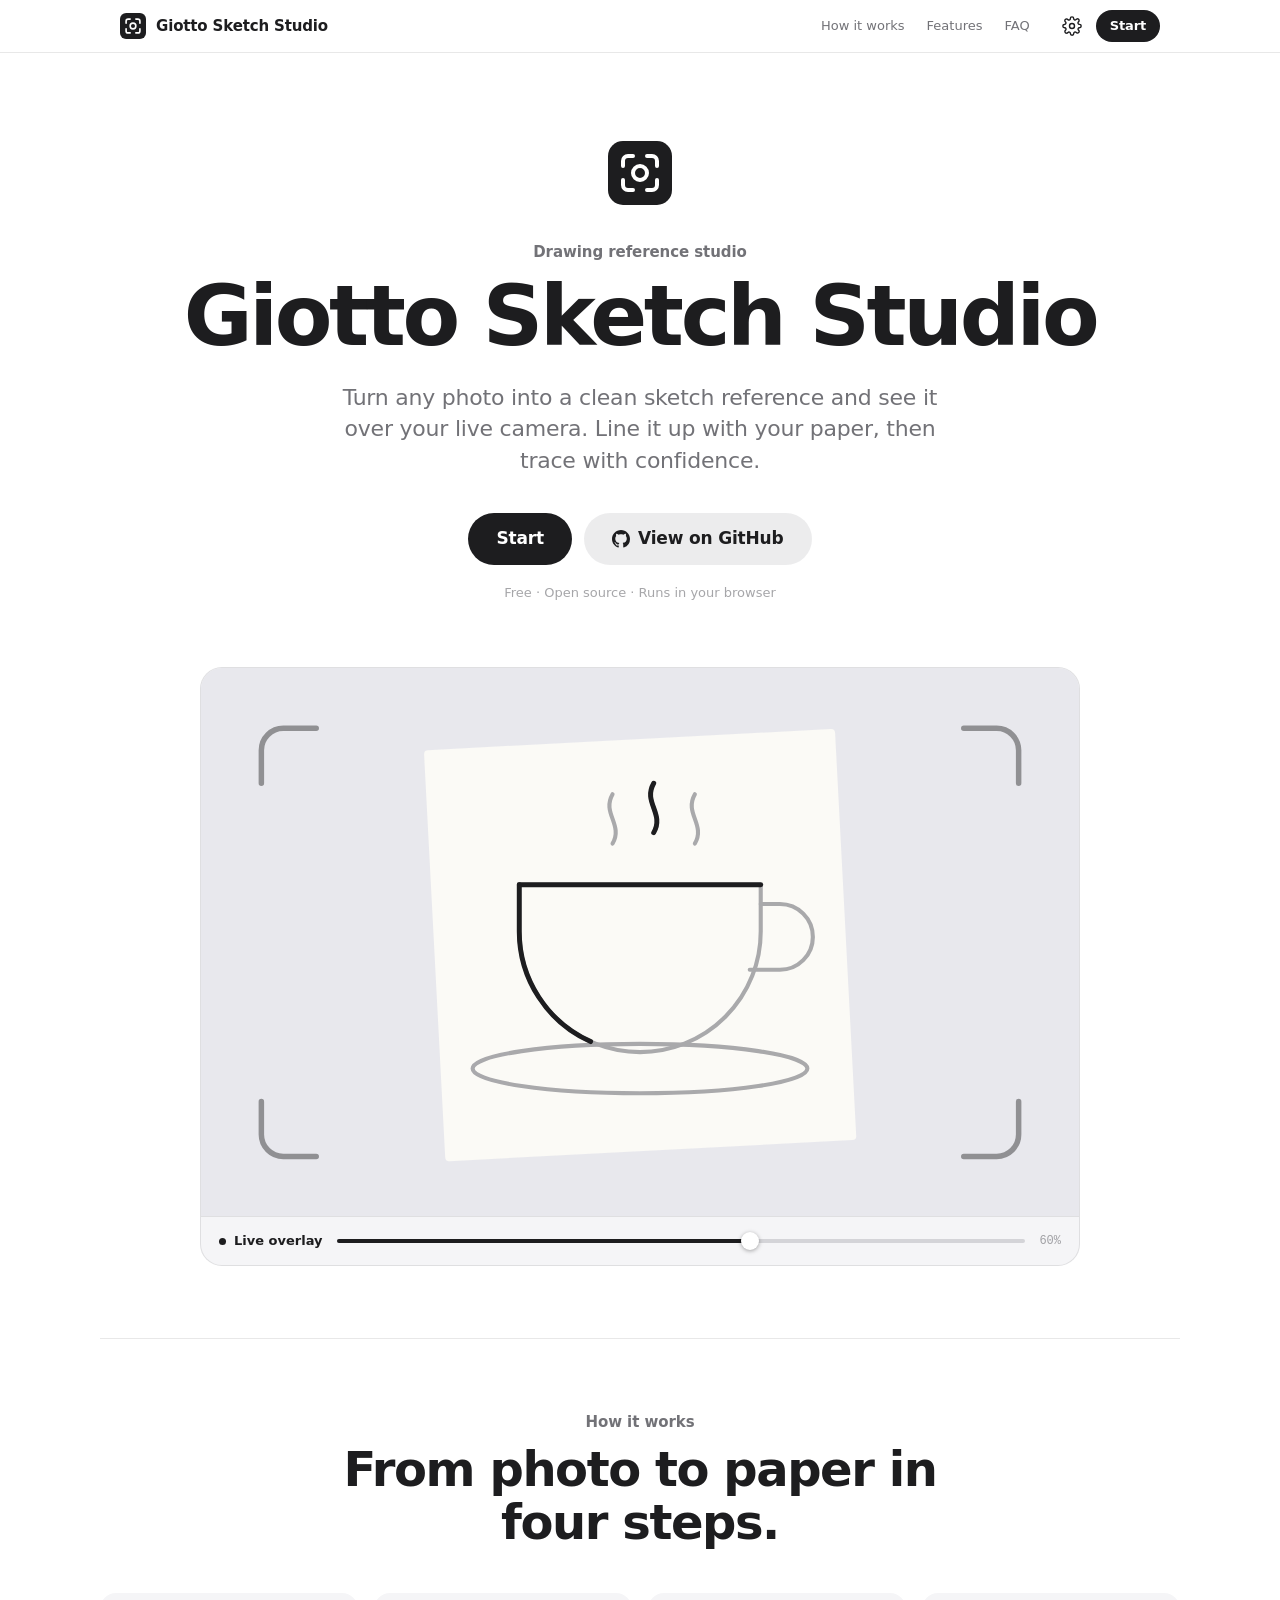
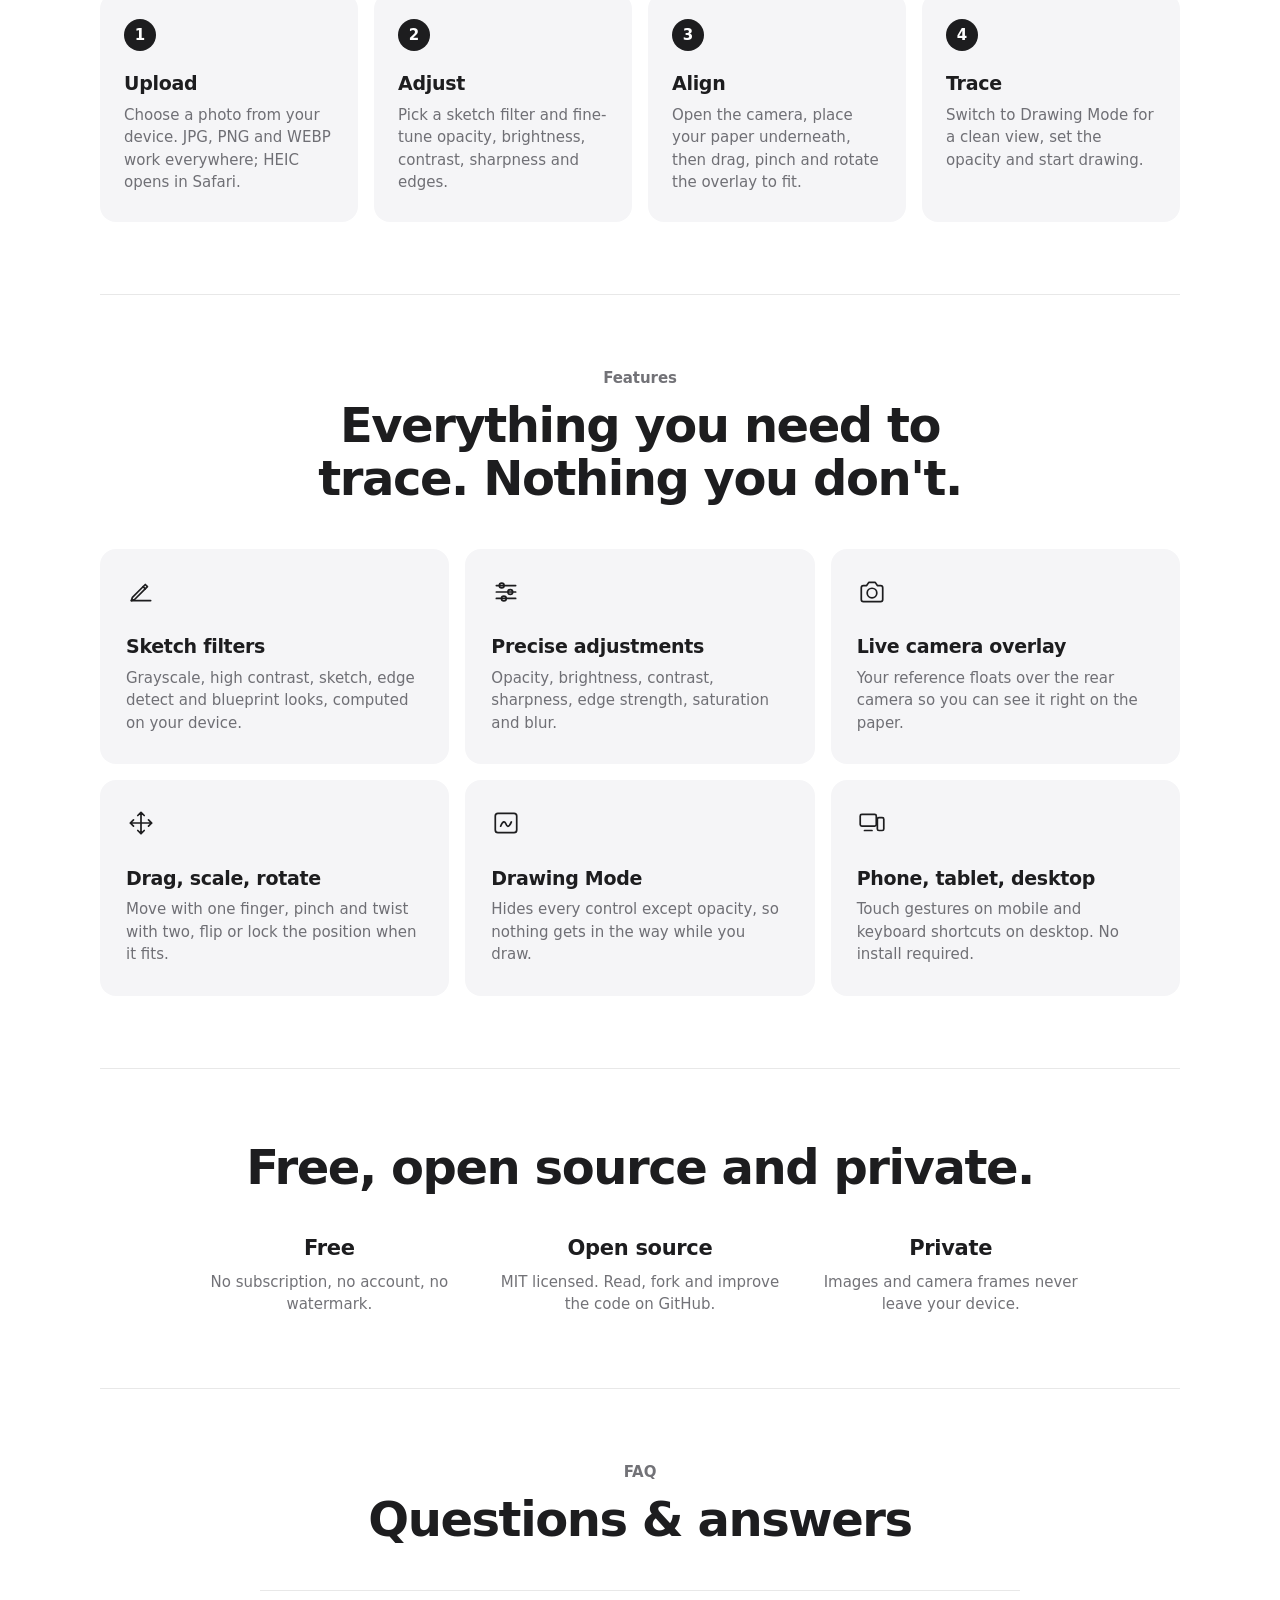
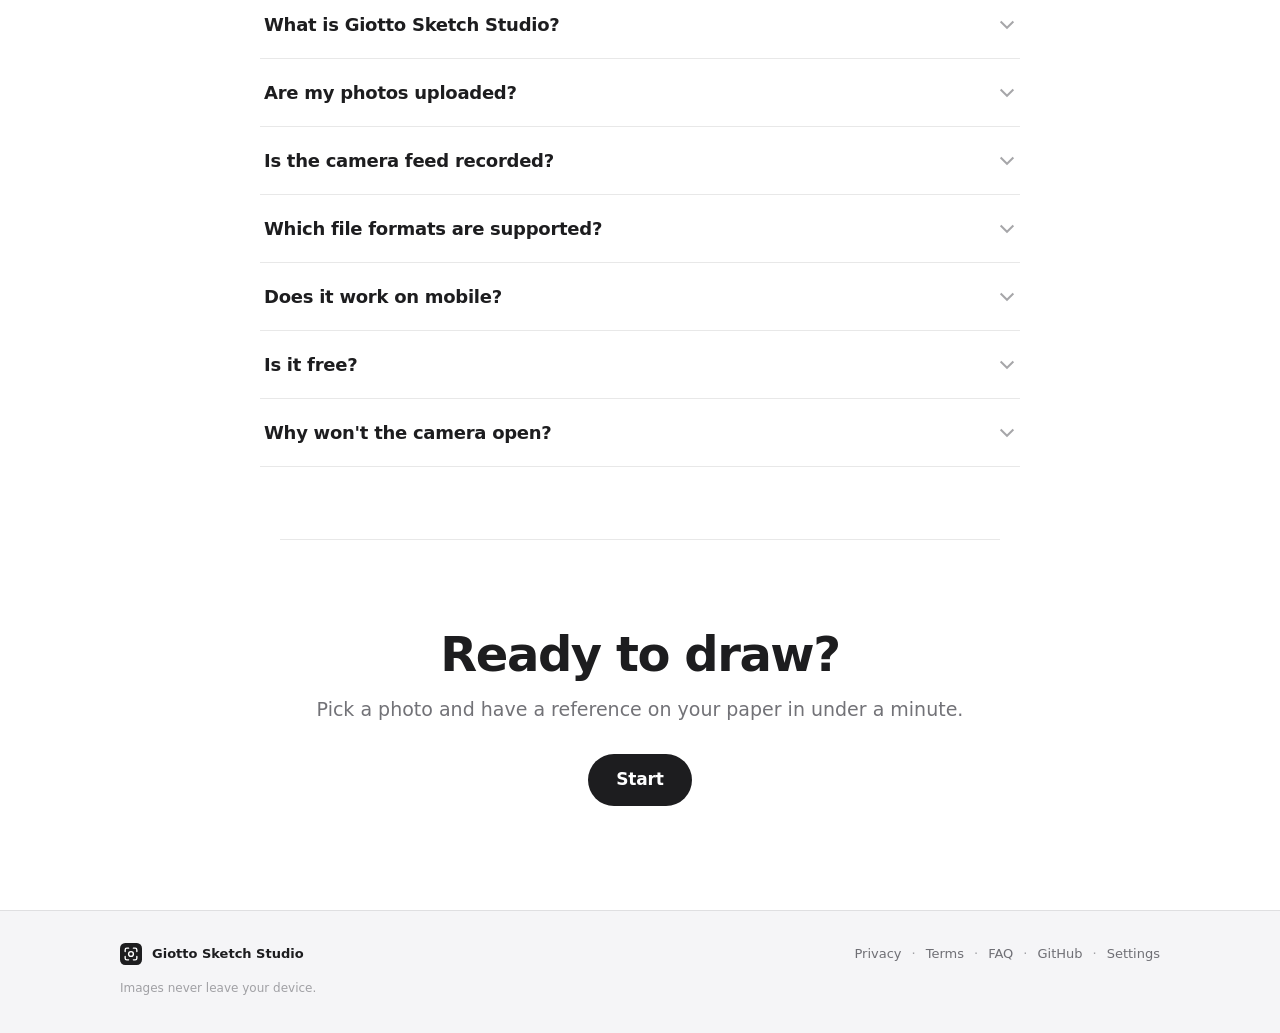
==== commit 00922727: "Add files via upload" ====
--- a/index.html
+++ b/index.html
@@ -1,571 +1,284 @@
 <!DOCTYPE html>
-<html lang="en">
+<html lang="en" class="i18n-loading">
 <head>
 <meta charset="UTF-8">
-<meta name="viewport" content="width=device-width, initial-scale=1, maximum-scale=1, viewport-fit=cover">
+<meta name="viewport" content="width=device-width, initial-scale=1, viewport-fit=cover">
 <title>Giotto Sketch Studio</title>
+<meta name="description" content="Turn any photo into a sketch reference and trace it over your live camera. Free, open source, and private: everything runs in your browser.">
+<meta name="theme-color" content="#000000">
+<meta name="color-scheme" content="dark light">
+<link rel="icon" href="assets/icons/icon.svg" type="image/svg+xml">
+<link rel="apple-touch-icon" href="assets/icons/apple-touch-icon.png">
 <script>
-/* THEME BOOT: apply the saved theme before first paint, on every screen/page */
-(function(){try{if(localStorage.getItem("giotto-theme")==="light")document.documentElement.setAttribute("data-theme","light");}catch(e){}})();
+/* Boot: resolve theme before first paint (system | light | dark) and hide text until strings load. */
+(function(){var d=document.documentElement,p;try{p=localStorage.getItem("giotto-theme")}catch(e){}
+if(p==="main")p="dark";if(p!=="light"&&p!=="dark")p="system";
+d.setAttribute("data-theme",p==="system"?(window.matchMedia&&matchMedia("(prefers-color-scheme: light)").matches?"light":"dark"):p);
+setTimeout(function(){d.classList.remove("i18n-loading")},2500);})();
 </script>
-<style>
-
-:root{
-  --bg-0:#05060a;
-  --bg-1:#0b0d16;
-  --surface: rgba(255,255,255,0.055);
-  --surface-strong: rgba(255,255,255,0.10);
-  --border: rgba(255,255,255,0.09);
-  --border-strong: rgba(255,255,255,0.18);
-  --text-0:#f3f4f8;
-  --text-1:#aab0c8;
-  --text-2:#6b7191;
-  --blue:#6f8dff;
-  --purple:#b07bff;
-  --grad: linear-gradient(135deg,#6f8dff 0%,#b07bff 100%);
-  --grad-soft: linear-gradient(135deg, rgba(111,141,255,.16), rgba(176,123,255,.16));
-  --radius-l:20px;
-  --radius-m:14px;
-  --radius-s:10px;
-  --shadow-soft: 0 24px 70px -24px rgba(0,0,0,.65);
-  --ease: cubic-bezier(.16,.8,.24,1);
-  --font-display: -apple-system, "SF Pro Display", "Inter", "Segoe UI", system-ui, sans-serif;
-  --font-body: -apple-system, "SF Pro Text", "Inter", "Segoe UI", system-ui, sans-serif;
-  --font-mono: ui-monospace, "SF Mono", "Roboto Mono", Menlo, monospace;
-}
-*{box-sizing:border-box; -webkit-tap-highlight-color:transparent;}
-html,body{height:100%;}
-body{
-  margin:0; font-family:var(--font-body); color:var(--text-0);
-  background:
-    radial-gradient(circle at 12% 8%, rgba(111,141,255,.20), transparent 42%),
-    radial-gradient(circle at 88% 92%, rgba(176,123,255,.16), transparent 46%),
-    var(--bg-0);
-  overflow:hidden; height:100vh; height:100dvh; width:100vw;
-  -webkit-user-select:none; user-select:none;
-}
-button{font-family:inherit;}
-img,canvas{-webkit-user-drag:none;}
-::selection{background:rgba(111,141,255,.35);}
-
-/* focus visibility for accessibility */
-button:focus-visible, input:focus-visible, [tabindex]:focus-visible{
-  outline:2px solid var(--blue); outline-offset:2px; border-radius:8px;
-}
-
-@media (prefers-reduced-motion: reduce){
-  *{animation-duration:.001ms !important; transition-duration:.001ms !important;}
-}
-
-/* ============================= LAYOUT / SCREENS ============================= */
-#app{position:relative; width:100%; height:100%;}
-.screen{
-  position:absolute; inset:0; display:none;
-  opacity:0; transform:scale(.985);
-  transition:opacity .38s var(--ease), transform .38s var(--ease);
-}
-.screen.active{display:flex; opacity:1; transform:scale(1);}
-
-/* ============================= GLASS / CARD ============================= */
-.glass{
-  background:var(--surface);
-  border:1px solid var(--border);
-  backdrop-filter:blur(24px) saturate(160%);
-  -webkit-backdrop-filter:blur(24px) saturate(160%);
-  border-radius:var(--radius-l);
-  box-shadow:var(--shadow-soft);
-}
-
-/* ============================= BUTTONS ============================= */
-.btn-primary{
-  border:none; cursor:pointer; color:#0a0b12; font-weight:600; font-size:15px;
-  padding:14px 26px; border-radius:999px; background:var(--grad);
-  box-shadow:0 12px 30px -10px rgba(111,141,255,.55);
-  transition:transform .18s var(--ease), box-shadow .18s var(--ease), filter .18s;
-  letter-spacing:.01em;
-}
-.btn-primary:hover{transform:translateY(-1px); filter:brightness(1.06);}
-.btn-primary:active{transform:translateY(0) scale(.98);}
-.btn-large{padding:18px 36px; font-size:16px; width:100%;}
-
-.btn-ghost{
-  border:1px solid var(--border-strong); background:rgba(255,255,255,.04); color:var(--text-0);
-  cursor:pointer; border-radius:999px; padding:11px 20px; font-size:14px; font-weight:500;
-  transition:background .18s, border-color .18s, transform .12s;
-}
-.btn-ghost:hover{background:rgba(255,255,255,.08); border-color:var(--border-strong);}
-.btn-ghost:active{transform:scale(.97);}
-
-.icon-btn{
-  width:46px; height:46px; border-radius:50%; border:1px solid var(--border);
-  background:var(--surface); color:var(--text-0); display:flex; align-items:center; justify-content:center;
-  cursor:pointer; transition:background .16s, transform .12s, border-color .16s; flex:none;
-}
-.icon-btn:hover{background:var(--surface-strong); border-color:var(--border-strong);}
-.icon-btn:active{transform:scale(.94);}
-.icon-btn.active{background:var(--grad); color:#0a0b12; border-color:transparent;}
-.icon-btn svg{width:20px; height:20px;}
-
-/* ============================= CREDIT FOOTER ============================= */
-.credit{
-  position:absolute; bottom:18px; left:0; right:0; text-align:center;
-  color:var(--text-2); font-size:12px; letter-spacing:.04em; z-index:5;
-}
-.credit-link{color:var(--text-2); text-decoration:none; border-bottom:1px solid rgba(255,255,255,.16); padding-bottom:1px; transition:color .16s, border-color .16s;}
-.credit-link:hover{color:var(--text-0); border-color:var(--border-strong);}
-
-/* ============================= HEADER BAR (upload / editor) ============================= */
-.header-bar{
-  position:absolute; top:18px; left:18px; right:18px; z-index:7;
-  display:flex; align-items:center; justify-content:space-between;
-}
-
-/* ============================= REUSABLE LANGUAGE SYSTEM (globe trigger + glass panel) =====
-   Portable across apps: copy this CSS block + the #langPanel markup + the LanguageSelector
-   class in <script>. Only TRANSLATIONS is app-specific. */
-.lang-panel{
-  position:fixed;
-  top:74px;
-  right:18px;
-  z-index:60;
-  width:min(280px, calc(100vw - 32px));
-  max-height:min(420px, calc(100vh - 110px));
-  background:
-    radial-gradient(circle at 100% 0%, rgba(176,123,255,.20), transparent 60%),
-    rgba(11,13,22,.94);
-  border:1px solid var(--border-strong);
-  border-radius:var(--radius-m);
-  box-shadow:var(--shadow-soft);
-  backdrop-filter:blur(24px) saturate(160%);
-  -webkit-backdrop-filter:blur(24px) saturate(160%);
-  overflow:hidden;
-  display:flex;
-  flex-direction:column;
-
-  opacity:0;
-  pointer-events:none;
-  transform:translateY(-8px) scale(.97);
-  transform-origin:top right;
-  transition:opacity .2s var(--ease), transform .2s var(--ease);
-}
-.lang-panel.show{
-  opacity:1;
-  pointer-events:auto;
-  transform:translateY(0) scale(1);
-}
-html[dir="rtl"] .lang-panel{ right:auto; left:18px; transform-origin:top left; }
-
-.lang-panel-header{
-  padding:12px 14px 10px;
-  font-family:var(--font-mono);
-  font-size:11px;
-  font-weight:700;
-  text-transform:uppercase;
-  letter-spacing:.1em;
-  color:var(--text-2);
-  border-bottom:1px solid var(--border);
-  flex:none;
-}
-.lang-panel-list{
-  list-style:none; margin:0; padding:6px; overflow-y:auto; -webkit-overflow-scrolling:touch;
-}
-.lang-panel-list::-webkit-scrollbar{width:8px;}
-.lang-panel-list::-webkit-scrollbar-thumb{background:rgba(255,255,255,.12); border-radius:999px;}
-
-.lang-option{
-  display:flex; align-items:center; justify-content:space-between; gap:10px; width:100%;
-  text-align:left; background:transparent; border:1px solid transparent; color:var(--text-0);
-  font-size:14px; font-weight:500; padding:11px 12px; border-radius:var(--radius-s);
-  cursor:pointer; transition:background .15s var(--ease), border-color .15s var(--ease), color .15s var(--ease);
-}
-html[dir="rtl"] .lang-option{ text-align:right; }
-.lang-option:hover, .lang-option:focus-visible{ background:rgba(255,255,255,.07); }
-.lang-option[aria-selected="true"]{
-  background:var(--grad-soft); border-color:rgba(176,123,255,.4); color:var(--text-0);
-}
-.lang-option .lang-check{ width:15px; height:15px; flex:none; opacity:0; color:var(--blue); }
-.lang-option[aria-selected="true"] .lang-check{ opacity:1; }
-
-@media (max-width:480px){
-  .lang-panel{ top:68px; right:12px; left:12px; width:auto; max-height:min(56vh, 460px); }
-  html[dir="rtl"] .lang-panel{ left:12px; right:12px; }
-  .lang-option{ padding:13px 12px; font-size:15px; }
-}
-/* ============================= END LANGUAGE SYSTEM CSS ============================= */
-
-/* ============================= SCREEN 1: UPLOAD ============================= */
-#screen-upload{flex-direction:column; align-items:center; justify-content:center; padding:24px; gap:26px; overflow-y:auto;}
-.brand{
-  display:flex; flex-direction:column; align-items:center; gap:6px; text-align:center; flex:none;
-}
-.brand .mark{
-  width:40px; height:40px; border-radius:12px; background:var(--grad);
-  display:flex; align-items:center; justify-content:center; box-shadow:0 10px 26px -10px rgba(111,141,255,.6);
-}
-.brand .mark svg{width:20px; height:20px; color:#0a0b12;}
-.brand h1{
-  font-family:var(--font-display); font-size:24px; font-weight:700; letter-spacing:-.01em; margin:10px 0 0;
-  background:var(--grad); -webkit-background-clip:text; background-clip:text; color:transparent;
-}
-.brand p{margin:4px 0 0; font-size:12px; color:var(--text-2); letter-spacing:.03em;}
-
-/* ============================= USAGE GUIDE MODAL ============================= */
-.guide-overlay{
-  position:absolute; inset:0; z-index:40; background:rgba(4,5,10,.55);
-  display:flex; align-items:center; justify-content:center; padding:24px;
-  opacity:0; pointer-events:none; transition:opacity .25s var(--ease);
-}
-.guide-overlay.show{opacity:1; pointer-events:auto;}
-.guide-modal{
-  width:min(480px, 100%); max-height:80vh; overflow-y:auto; padding:26px 26px 22px;
-  transform:translateY(10px) scale(.98); transition:transform .25s var(--ease);
-}
-.guide-overlay.show .guide-modal{transform:translateY(0) scale(1);}
-.guide-modal .guide-head{display:flex; align-items:center; justify-content:space-between; margin-bottom:16px;}
-.guide-modal h3{font-family:var(--font-display); font-size:18px; font-weight:700; margin:0;}
-.guide-steps{list-style:none; margin:0; padding:0; display:flex; flex-direction:column; gap:14px;}
-.guide-steps li{display:flex; gap:12px; align-items:flex-start; font-size:13.5px; color:var(--text-1); line-height:1.45;}
-.guide-steps .num{
-  flex:none; width:26px; height:26px; border-radius:50%; background:var(--grad-soft); border:1px solid var(--border);
-  color:var(--text-0); display:flex; align-items:center; justify-content:center; font-size:12px; font-weight:700; font-family:var(--font-mono);
-}
-.guide-privacy{
-  margin:16px 0 0; padding-top:14px; border-top:1px solid var(--border);
-  font-size:12px; color:var(--text-2); line-height:1.5;
-}
-
-.dropzone{
-  position:relative; width:min(560px, 100%); padding:56px 32px; text-align:center;
-  cursor:pointer; transition:border-color .2s, background .2s, transform .2s var(--ease);
-  flex:none;
-}
-.dropzone.drag-over{border-color:var(--blue); background:rgba(111,141,255,.07); transform:scale(1.01);}
-.dropzone-content{display:flex; flex-direction:column; align-items:center; gap:14px; position:relative; z-index:2;}
-.dropzone .glyph{
-  width:64px; height:64px; border-radius:18px; background:var(--grad-soft); border:1px solid var(--border);
-  display:flex; align-items:center; justify-content:center; margin-bottom:4px;
-}
-.dropzone .glyph svg{width:28px; height:28px; color:var(--blue);}
-.dropzone h2{font-family:var(--font-display); font-size:21px; font-weight:600; margin:0;}
-.dropzone p.sub{margin:0; color:var(--text-1); font-size:14px;}
-.dropzone .hint{margin-top:6px; font-size:11.5px; color:var(--text-2); font-family:var(--font-mono); letter-spacing:.02em;}
-
-/* viewfinder corner brackets — signature motif */
-.corners span{position:absolute; width:22px; height:22px; border:2px solid rgba(111,141,255,.55); opacity:.8;}
-.corners span:nth-child(1){top:10px; left:10px; border-right:none; border-bottom:none; border-radius:8px 0 0 0;}
-.corners span:nth-child(2){top:10px; right:10px; border-left:none; border-bottom:none; border-radius:0 8px 0 0;}
-.corners span:nth-child(3){bottom:10px; left:10px; border-right:none; border-top:none; border-radius:0 0 0 8px;}
-.corners span:nth-child(4){bottom:10px; right:10px; border-left:none; border-top:none; border-radius:0 0 8px 0;}
-@keyframes cornerPulse{0%,100%{opacity:.55;} 50%{opacity:1;}}
-.dropzone .corners span{animation:cornerPulse 3.2s ease-in-out infinite;}
-
-.toast{
-  position:absolute; top:24px; left:50%; transform:translateX(-50%) translateY(-14px);
-  padding:12px 20px; border-radius:999px; font-size:13.5px; color:var(--text-0);
-  background:rgba(20,10,10,.7); border:1px solid rgba(255,110,110,.35);
-  opacity:0; pointer-events:none; transition:opacity .25s, transform .25s; z-index:50; max-width:90vw;
-}
-.toast.show{opacity:1; transform:translateX(-50%) translateY(0);}
-
-/* ============================= SCREEN 2: EDITOR ============================= */
-#screen-editor{flex-direction:column;}
-.editor-canvas-wrap{
-  flex:1; display:flex; align-items:center; justify-content:center; position:relative; padding:20px 20px 0;
-  min-height:0;
-}
-.editor-canvas-wrap .frame{position:relative; max-width:100%; max-height:100%;}
-#editCanvas{max-width:100%; max-height:100%; border-radius:16px; display:block; box-shadow:0 30px 80px -30px rgba(0,0,0,.7);}
-.editor-canvas-wrap .corners span{border-color:rgba(255,255,255,.28);}
-
-.top-bar{
-  position:absolute; top:18px; left:18px; right:18px; display:flex; justify-content:space-between; align-items:center; z-index:6;
-}
-.top-bar .title{font-size:13px; color:var(--text-1); font-family:var(--font-mono); letter-spacing:.03em;}
-
-.panel{
-  margin:16px; padding:18px 18px 20px; display:flex; flex-direction:column; gap:16px;
-  max-height:46vh; overflow-y:auto;
-}
-.filters-row{display:flex; gap:8px; overflow-x:auto; padding-bottom:2px; scrollbar-width:none; flex:none;}
-.filters-row::-webkit-scrollbar{display:none;}
-.filter-chip{
-  flex:none; padding:9px 16px; border-radius:999px; font-size:13px; font-weight:500;
-  background:rgba(255,255,255,.04); border:1px solid var(--border); color:var(--text-1);
-  cursor:pointer; transition:all .16s var(--ease); white-space:nowrap;
-}
-.filter-chip.active{background:var(--grad); color:#0a0b12; border-color:transparent; font-weight:600;}
-.filter-chip:hover:not(.active){background:rgba(255,255,255,.08); color:var(--text-0);}
-
-.slider-group{display:flex; flex-direction:column; gap:12px; flex:none;}
-.slider-row{display:grid; grid-template-columns:104px 1fr 42px; align-items:center; gap:12px;}
-.slider-row label{font-size:13px; color:var(--text-1); font-weight:500;}
-.slider-row .val{font-size:12px; color:var(--text-2); font-family:var(--font-mono); text-align:right;}
-
-input[type=range]{
-  -webkit-appearance:none; appearance:none; width:100%; height:34px; background:transparent; margin:0; cursor:pointer;
-}
-input[type=range]::-webkit-slider-runnable-track{height:4px; border-radius:4px; background:rgba(255,255,255,.12);}
-input[type=range]::-moz-range-track{height:4px; border-radius:4px; background:rgba(255,255,255,.12);}
-input[type=range]::-webkit-slider-thumb{
-  -webkit-appearance:none; margin-top:-9px; width:22px; height:22px; border-radius:50%;
-  background:var(--grad); border:2px solid #fff2; box-shadow:0 4px 14px -4px rgba(111,141,255,.7);
-}
-input[type=range]::-moz-range-thumb{
-  width:22px; height:22px; border-radius:50%; background:var(--grad); border:2px solid #fff2;
-}
-
-.editor-actions{display:flex; gap:10px; flex:none;}
-
-/* ============================= SCREEN 3: CAMERA / TRACE ============================= */
-#screen-camera{background:#000;}
-#cameraVideo{
-  position:absolute; inset:0; width:100%; height:100%; object-fit:cover; background:#000;
-}
-#overlayWrap{
-  position:absolute; top:50%; left:50%; width:min(70%, 70vh, 900px);
-  transform:translate(-50%,-50%); touch-action:none; will-change:transform;
-}
-#overlayImg{width:100%; display:block; pointer-events:none; filter:brightness(1) contrast(1) saturate(1) blur(0px); opacity:.7;}
-#overlayWrap.locked{outline:2px dashed rgba(255,255,255,.25); outline-offset:8px; border-radius:8px;}
-
-.cam-top{
-  position:absolute; top:18px; left:18px; right:18px; display:flex; justify-content:space-between; align-items:center; z-index:8;
-}
-.cam-top .group{display:flex; gap:8px;}
-
-.cam-stack{
-  position:absolute; left:16px; right:16px; bottom:16px; z-index:8;
-  display:flex; flex-direction:column; align-items:center; gap:12px;
-  max-height:calc(100% - 90px); max-height:calc(100dvh - 90px);
-}
-.cam-bottom{
-  width:100%; z-index:8;
-  padding:16px 16px 18px; display:flex; flex-direction:column; gap:14px;
-  overflow-y:auto;
-}
-.cam-bottom .row-sliders{display:flex; flex-direction:column; gap:10px;}
-.cam-bottom .flip-row{display:flex; gap:10px; justify-content:space-between; align-items:center;}
-.cam-bottom .flip-row .label{font-size:12px; color:var(--text-2); font-family:var(--font-mono);}
-.cam-bottom .flip-btns{display:flex; gap:8px;}
-
-.start-draw-btn{
-  z-index:9; width:auto; padding:16px 30px; flex:none;
-}
-.cam-hidden{display:none !important;}
-
-/* Drawing mode minimal UI */
-#drawUI{
-  position:absolute; inset:0; z-index:10; pointer-events:none;
-}
-#drawUI .draw-top{
-  position:absolute; top:18px; right:18px; pointer-events:auto;
-}
-#drawUI .draw-bottom{
-  position:absolute; left:16px; right:16px; bottom:18px; pointer-events:auto;
-  padding:14px 18px; display:flex; align-items:center; gap:14px;
-}
-#drawUI .draw-bottom label{font-size:12px; color:var(--text-1); font-family:var(--font-mono); flex:none;}
-
-.kbd-hint{
-  position:absolute; bottom:18px; left:18px; z-index:7; font-size:11px; color:var(--text-2);
-  font-family:var(--font-mono); letter-spacing:.02em; display:flex; gap:10px;
-}
-.kbd-hint span{background:rgba(255,255,255,.06); border:1px solid var(--border); padding:3px 7px; border-radius:6px;}
-
-@media (max-width:640px){
-  .kbd-hint{display:none;}
-  .slider-row{grid-template-columns:80px 1fr 38px;}
-  .panel{max-height:50vh;}
-}
-
-/* Landscape / short-height devices: compact the camera controls so nothing collides */
-@media (max-height:520px){
-  .kbd-hint{display:none;}
-  .cam-stack{gap:8px;}
-  .cam-bottom{padding:10px 14px 12px; gap:8px;}
-  .cam-bottom .row-sliders{flex-direction:row; flex-wrap:wrap; gap:8px 14px;}
-  .cam-bottom .slider-row{grid-template-columns:64px 90px 34px; gap:6px;}
-  .start-draw-btn{padding:11px 22px; font-size:14px;}
-  .cam-top{top:10px; left:10px; right:10px;}
-  .icon-btn{width:38px; height:38px;}
-}
-
-/* Short viewports on the upload screen: shrink brand + dropzone so they never overlap or overflow */
-@media (max-height:720px){
-  #screen-upload{gap:14px; padding:18px;}
-  .brand{gap:3px;}
-  .brand .mark{width:32px; height:32px;}
-  .brand .mark svg{width:16px; height:16px;}
-  .brand h1{font-size:19px; margin-top:6px;}
-  .brand p{font-size:11px;}
-  .dropzone{padding:30px 24px;}
-  .dropzone .glyph{width:52px; height:52px; margin-bottom:0;}
-  .dropzone h2{font-size:18px;}
-}
-.hidden{display:none !important;}
-
-/* ============================= FOOTER CONTROLS (upload screen, bottom-left) ============================= */
-.footer-left{
-  position:absolute; left:18px; bottom:calc(18px + env(safe-area-inset-bottom, 0px)); z-index:7;
-  display:flex; align-items:center; gap:8px;
-}
-@media (max-width:360px){
-  .footer-left{left:14px; gap:6px;}
-  .footer-left .icon-btn{width:40px; height:40px;}
-}
-
-/* Theme toggle: glass icon-btn + ThemeToggleButton3 glyph (sun -> moon, animated in JS) */
-.theme-toggle svg{width:22px; height:22px; overflow:visible;}
-.theme-toggle{view-transition-name:giotto-theme-toggle;}
-::view-transition-old(giotto-theme-toggle){display:none;}
-::view-transition-new(giotto-theme-toggle){animation:none;}
-/* smooth theme switch */
-::view-transition-old(root), ::view-transition-new(root){animation-duration:.45s; animation-timing-function:cubic-bezier(.16,.8,.24,1);}
-html.theme-anim body,
-html.theme-anim body *:not(.theme-toggle):not(.theme-toggle *){
-  transition:background-color .45s ease, color .45s ease, border-color .45s ease, box-shadow .45s ease !important;
-}
-
-/* ============================= LIGHT THEME ============================= */
-html[data-theme="light"]{
-  --bg-0:#f4f5fa;
-  --bg-1:#ffffff;
-  --surface: rgba(255,255,255,0.72);
-  --surface-strong: rgba(255,255,255,0.95);
-  --border: rgba(22,26,52,0.10);
-  --border-strong: rgba(22,26,52,0.18);
-  --text-0:#141625;
-  --text-1:#4b516e;
-  --text-2:#80869f;
-  --blue:#5b79f2;
-  --purple:#9b66f2;
-  --grad-soft: linear-gradient(135deg, rgba(111,141,255,.14), rgba(176,123,255,.14));
-  --shadow-soft: 0 24px 60px -28px rgba(34,40,90,.30);
-}
-html[data-theme="light"] body{
-  background:
-    radial-gradient(circle at 12% 8%, rgba(111,141,255,.16), transparent 42%),
-    radial-gradient(circle at 88% 92%, rgba(176,123,255,.13), transparent 46%),
-    var(--bg-0);
-}
-html[data-theme="light"] .btn-ghost{background:rgba(22,26,52,.04);}
-html[data-theme="light"] .btn-ghost:hover{background:rgba(22,26,52,.08);}
-html[data-theme="light"] .credit-link{border-bottom-color:rgba(22,26,52,.18);}
-html[data-theme="light"] .lang-panel{
-  background:
-    radial-gradient(circle at 100% 0%, rgba(176,123,255,.14), transparent 60%),
-    rgba(255,255,255,.95);
-}
-html[data-theme="light"] .lang-panel-list::-webkit-scrollbar-thumb{background:rgba(22,26,52,.14);}
-html[data-theme="light"] .lang-option:hover, html[data-theme="light"] .lang-option:focus-visible{background:rgba(22,26,52,.06);}
-html[data-theme="light"] .guide-overlay{background:rgba(26,30,58,.28);}
-html[data-theme="light"] .toast{background:rgba(255,244,244,.96); border-color:rgba(220,70,70,.35);}
-html[data-theme="light"] .filter-chip{background:rgba(22,26,52,.04);}
-html[data-theme="light"] .filter-chip:hover:not(.active){background:rgba(22,26,52,.08);}
-html[data-theme="light"] input[type=range]::-webkit-slider-runnable-track{background:rgba(22,26,52,.14);}
-html[data-theme="light"] input[type=range]::-moz-range-track{background:rgba(22,26,52,.14);}
-html[data-theme="light"] #editCanvas{box-shadow:0 30px 70px -34px rgba(34,40,90,.45);}
-html[data-theme="light"] .kbd-hint span{background:rgba(255,255,255,.78);}
-</style>
+<link rel="preload" href="assets/i18n/en.json" as="fetch" crossorigin="anonymous">
+<link rel="stylesheet" href="assets/css/app.css">
+<script src="assets/js/i18n.js" defer></script>
+<script src="assets/js/studio.js" defer></script>
+<script src="assets/js/app.js" defer></script>
 </head>
 <body>
-<div id="app">
-
-  <!-- ============ SCREEN 1: UPLOAD ============ -->
+<a class="skip-link" href="#main" data-i18n="skipToContent">Skip to content</a>
+
+<!-- Shared icon sprites -->
+<svg width="0" height="0" style="position:absolute" aria-hidden="true">
+  <symbol id="i-mark" viewBox="0 0 64 64"><rect width="64" height="64" rx="15" fill="currentColor"/><g fill="none" stroke="var(--mark-fg)" stroke-width="4" stroke-linecap="round"><path d="M15 25v-5a5 5 0 0 1 5-5h5M15 39v5a5 5 0 0 0 5 5h5M49 25v-5a5 5 0 0 0-5-5h-5M49 39v5a5 5 0 0 1-5 5h-5"/><circle cx="32" cy="32" r="7"/></g></symbol>
+  <symbol id="i-gear" viewBox="0 0 24 24"><g fill="none" stroke="currentColor" stroke-width="1.7" stroke-linecap="round" stroke-linejoin="round"><circle cx="12" cy="12" r="3"/><path d="M19.4 15a1.7 1.7 0 0 0 .3 1.8l.1.1a2 2 0 1 1-2.8 2.8l-.1-.1a1.7 1.7 0 0 0-1.8-.3 1.7 1.7 0 0 0-1 1.5V21a2 2 0 1 1-4 0v-.1a1.7 1.7 0 0 0-1.1-1.5 1.7 1.7 0 0 0-1.8.3l-.1.1a2 2 0 1 1-2.8-2.8l.1-.1a1.7 1.7 0 0 0 .3-1.8 1.7 1.7 0 0 0-1.5-1H3a2 2 0 1 1 0-4h.1a1.7 1.7 0 0 0 1.5-1.1 1.7 1.7 0 0 0-.3-1.8l-.1-.1a2 2 0 1 1 2.8-2.8l.1.1a1.7 1.7 0 0 0 1.8.3H9a1.7 1.7 0 0 0 1-1.5V3a2 2 0 1 1 4 0v.1a1.7 1.7 0 0 0 1 1.5 1.7 1.7 0 0 0 1.8-.3l.1-.1a2 2 0 1 1 2.8 2.8l-.1.1a1.7 1.7 0 0 0-.3 1.8V9a1.7 1.7 0 0 0 1.5 1H21a2 2 0 1 1 0 4h-.1a1.7 1.7 0 0 0-1.5 1z"/></g></symbol>
+  <symbol id="i-github" viewBox="0 0 16 16"><path fill="currentColor" d="M8 0C3.58 0 0 3.58 0 8c0 3.54 2.29 6.53 5.47 7.59.4.07.55-.17.55-.38 0-.19-.01-.82-.01-1.49-2.01.37-2.53-.49-2.69-.94-.09-.23-.48-.94-.82-1.13-.28-.15-.68-.52-.01-.53.63-.01 1.08.58 1.23.82.72 1.21 1.87.87 2.33.66.07-.52.28-.87.51-1.07-1.78-.2-3.64-.89-3.64-3.95 0-.87.31-1.59.82-2.15-.08-.2-.36-1.02.08-2.12 0 0 .67-.21 2.2.82.64-.18 1.32-.27 2-.27.68 0 1.36.09 2 .27 1.53-1.04 2.2-.82 2.2-.82.44 1.1.16 1.92.08 2.12.51.56.82 1.27.82 2.15 0 3.07-1.87 3.75-3.65 3.95.29.25.54.73.54 1.48 0 1.07-.01 1.93-.01 2.2 0 .21.15.46.55.38A8.01 8.01 0 0 0 16 8c0-4.42-3.58-8-8-8z"/></symbol>
+  <symbol id="i-chev" viewBox="0 0 24 24"><path d="M9 6l6 6-6 6" fill="none" stroke="currentColor" stroke-width="2" stroke-linecap="round" stroke-linejoin="round"/></symbol>
+  <symbol id="i-back" viewBox="0 0 24 24"><path d="M15 18l-6-6 6-6" fill="none" stroke="currentColor" stroke-width="2" stroke-linecap="round" stroke-linejoin="round"/></symbol>
+  <symbol id="i-close" viewBox="0 0 24 24"><path d="M6 6l12 12M18 6L6 18" fill="none" stroke="currentColor" stroke-width="2" stroke-linecap="round"/></symbol>
+  <symbol id="i-help" viewBox="0 0 24 24"><g fill="none" stroke="currentColor" stroke-width="1.8" stroke-linecap="round"><circle cx="12" cy="12" r="9"/><path d="M9.6 9.3a2.5 2.5 0 0 1 4.8.9c0 1.7-2.4 2.2-2.4 3.6"/><circle cx="12" cy="17" r=".6" fill="currentColor"/></g></symbol>
+  <symbol id="i-check" viewBox="0 0 20 20"><path d="M4 10.5l3.5 3.5L16 6" fill="none" stroke="currentColor" stroke-width="2" stroke-linecap="round" stroke-linejoin="round"/></symbol>
+</svg>
+
+<!-- ======================= HOME / INFO PAGES ======================= -->
+<div class="site" id="site">
+  <header class="nav" id="nav">
+    <div class="nav-inner">
+      <a class="logo" href="#home" data-i18n-aria="navHome">
+        <svg class="mark" aria-hidden="true"><use href="#i-mark"/></svg>
+        <span data-i18n="appName">Giotto Sketch Studio</span>
+      </a>
+      <nav class="nav-links" data-i18n-aria="ariaMenu">
+        <a href="#how" data-i18n="navHowItWorks"></a>
+        <a href="#features" data-i18n="navFeatures"></a>
+        <a href="#faq" data-i18n="navFaq"></a>
+      </nav>
+      <div class="nav-actions">
+        <button class="icon-btn plain" type="button" data-open-settings data-i18n-aria="navSettings" title="">
+          <svg aria-hidden="true"><use href="#i-gear"/></svg>
+        </button>
+        <a class="btn primary small" href="#studio" data-i18n="start"></a>
+      </div>
+    </div>
+  </header>
+
+  <main id="main">
+    <!-- HOME -->
+    <div class="page" id="page-home" data-page="home">
+      <section class="hero">
+        <svg class="hero-mark" aria-hidden="true"><use href="#i-mark"/></svg>
+        <p class="eyebrow" data-i18n="heroEyebrow"></p>
+        <h1 class="hero-title" tabindex="-1" data-i18n="appName">Giotto Sketch Studio</h1>
+        <p class="hero-text" data-i18n="heroText"></p>
+        <div class="hero-actions">
+          <a class="btn primary large" href="#studio" data-i18n="start"></a>
+          <a class="btn large" href="https://github.com/aligokdam/giotto.sketch.studio" target="_blank" rel="noopener noreferrer">
+            <svg aria-hidden="true"><use href="#i-github"/></svg><span data-i18n="viewOnGithub"></span>
+          </a>
+        </div>
+        <p class="hero-note" data-i18n="heroNote"></p>
+
+        <figure class="showcase">
+          <svg class="showcase-art" viewBox="0 0 640 400" role="img" data-i18n-aria="illustrationLabel">
+            <rect class="ill-bg" width="640" height="400"/>
+            <g transform="rotate(-3 320 200)">
+              <rect class="ill-paper" x="170" y="52" width="300" height="300" rx="3"/>
+            </g>
+            <g class="ill-guide">
+              <path d="M300 92c-8 14 8 22 0 36M330 84c-8 14 8 22 0 36M360 92c-8 14 8 22 0 36"/>
+              <path d="M232 158h176v34a88 88 0 0 1-176 0z"/>
+              <path d="M408 172h14a24 24 0 0 1 0 48h-22"/>
+              <ellipse cx="320" cy="292" rx="122" ry="18"/>
+            </g>
+            <g class="ill-ink">
+              <path d="M232 158h176"/>
+              <path d="M232 158v34a88 88 0 0 0 52 80.3"/>
+              <path d="M330 84c-8 14 8 22 0 36"/>
+            </g>
+            <g class="ill-corners">
+              <path d="M44 84V60a16 16 0 0 1 16-16h24M556 44h24a16 16 0 0 1 16 16v24M596 316v24a16 16 0 0 1-16 16h-24M84 356H60a16 16 0 0 1-16-16v-24"/>
+            </g>
+          </svg>
+          <figcaption class="showcase-bar">
+            <span class="pill"><span class="dot" aria-hidden="true"></span><span data-i18n="illustrationCaption"></span></span>
+            <span class="mini-slider" aria-hidden="true"><span></span></span>
+            <span class="mini-val" aria-hidden="true">60%</span>
+          </figcaption>
+        </figure>
+      </section>
+
+      <section class="block" id="how" aria-labelledby="howTitle">
+        <div class="block-head">
+          <p class="eyebrow" data-i18n="navHowItWorks"></p>
+          <h2 id="howTitle" data-i18n="howTitle"></h2>
+        </div>
+        <ol class="steps">
+          <li><span class="step-num">1</span><h3 data-i18n="step1Title"></h3><p data-i18n="step1Text"></p></li>
+          <li><span class="step-num">2</span><h3 data-i18n="step2Title"></h3><p data-i18n="step2Text"></p></li>
+          <li><span class="step-num">3</span><h3 data-i18n="step3Title"></h3><p data-i18n="step3Text"></p></li>
+          <li><span class="step-num">4</span><h3 data-i18n="step4Title"></h3><p data-i18n="step4Text"></p></li>
+        </ol>
+      </section>
+
+      <section class="block" id="features" aria-labelledby="featuresTitle">
+        <div class="block-head">
+          <p class="eyebrow" data-i18n="navFeatures"></p>
+          <h2 id="featuresTitle" data-i18n="featuresTitle"></h2>
+        </div>
+        <div class="features">
+          <article class="feature">
+            <svg viewBox="0 0 28 28" aria-hidden="true"><path d="M5 22l3-1 12-12-2-2L6 19z"/><path d="M16 9l2 2M5 22h18"/></svg>
+            <h3 data-i18n="feat1Title"></h3><p data-i18n="feat1Text"></p>
+          </article>
+          <article class="feature">
+            <svg viewBox="0 0 28 28" aria-hidden="true"><path d="M5 8h18M5 14h18M5 20h18"/><circle cx="10" cy="8" r="2.2"/><circle cx="18" cy="14" r="2.2"/><circle cx="12" cy="20" r="2.2"/></svg>
+            <h3 data-i18n="feat2Title"></h3><p data-i18n="feat2Text"></p>
+          </article>
+          <article class="feature">
+            <svg viewBox="0 0 28 28" aria-hidden="true"><path d="M4 10a2 2 0 0 1 2-2h3l2-3h6l2 3h3a2 2 0 0 1 2 2v11a2 2 0 0 1-2 2H6a2 2 0 0 1-2-2z"/><circle cx="14" cy="15" r="4.5"/></svg>
+            <h3 data-i18n="feat3Title"></h3><p data-i18n="feat3Text"></p>
+          </article>
+          <article class="feature">
+            <svg viewBox="0 0 28 28" aria-hidden="true"><path d="M14 4v20M4 14h20M14 4l-3 3M14 4l3 3M14 24l-3-3M14 24l3-3M4 14l3-3M4 14l3 3M24 14l-3-3M24 14l-3 3"/></svg>
+            <h3 data-i18n="feat4Title"></h3><p data-i18n="feat4Text"></p>
+          </article>
+          <article class="feature">
+            <svg viewBox="0 0 28 28" aria-hidden="true"><rect x="4" y="5" width="20" height="18" rx="2.5"/><path d="M9 17c2-5 4-5 5-2s3 3 5-2"/></svg>
+            <h3 data-i18n="feat5Title"></h3><p data-i18n="feat5Text"></p>
+          </article>
+          <article class="feature">
+            <svg viewBox="0 0 28 28" aria-hidden="true"><rect x="3" y="6" width="15" height="11" rx="1.5"/><path d="M7 21h7"/><rect x="19" y="9" width="6" height="12" rx="1.5"/></svg>
+            <h3 data-i18n="feat6Title"></h3><p data-i18n="feat6Text"></p>
+          </article>
+        </div>
+      </section>
+
+      <section class="block values" aria-labelledby="valuesTitle">
+        <h2 id="valuesTitle" data-i18n="valuesTitle"></h2>
+        <div class="values-grid">
+          <div><h3 data-i18n="valueFreeTitle"></h3><p data-i18n="valueFreeText"></p></div>
+          <div><h3 data-i18n="valueOpenTitle"></h3><p data-i18n="valueOpenText"></p></div>
+          <div><h3 data-i18n="valuePrivateTitle"></h3><p data-i18n="valuePrivateText"></p></div>
+        </div>
+      </section>
+
+      <section class="block faq" id="faq" aria-labelledby="faqTitle">
+        <div class="block-head">
+          <p class="eyebrow" data-i18n="navFaq"></p>
+          <h2 id="faqTitle" data-i18n="faqTitle"></h2>
+        </div>
+        <div class="faq-list">
+          <details><summary><span data-i18n="faq1q"></span></summary><p data-i18n="faq1a"></p></details>
+          <details><summary><span data-i18n="faq2q"></span></summary><p data-i18n="faq2a"></p></details>
+          <details><summary><span data-i18n="faq3q"></span></summary><p data-i18n="faq3a"></p></details>
+          <details><summary><span data-i18n="faq4q"></span></summary><p data-i18n="faq4a"></p></details>
+          <details><summary><span data-i18n="faq5q"></span></summary><p data-i18n="faq5a"></p></details>
+          <details><summary><span data-i18n="faq6q"></span></summary><p data-i18n="faq6a"></p></details>
+          <details><summary><span data-i18n="faq7q"></span></summary><p data-i18n="faq7a"></p></details>
+        </div>
+      </section>
+
+      <section class="cta">
+        <h2 data-i18n="ctaTitle"></h2>
+        <p data-i18n="ctaText"></p>
+        <a class="btn primary large" href="#studio" data-i18n="start"></a>
+      </section>
+    </div>
+
+    <!-- PRIVACY -->
+    <article class="page doc" id="page-privacy" data-page="privacy" hidden>
+      <header>
+        <h1 tabindex="-1" data-i18n="navPrivacy"></h1>
+        <p class="doc-date" data-i18n="privacyUpdated"></p>
+        <p class="doc-intro" data-i18n="privacyIntro"></p>
+      </header>
+      <section><h2 data-i18n="privacy1h"></h2><p data-i18n="privacy1p"></p></section>
+      <section><h2 data-i18n="privacy2h"></h2><p data-i18n="privacy2p"></p></section>
+      <section><h2 data-i18n="privacy3h"></h2><p data-i18n="privacy3p"></p></section>
+      <section><h2 data-i18n="privacy4h"></h2><p data-i18n="privacy4p"></p></section>
+      <section><h2 data-i18n="privacy5h"></h2><p data-i18n="privacy5p"></p></section>
+      <section><h2 data-i18n="privacy6h"></h2><p data-i18n="privacy6p"></p></section>
+      <p class="doc-actions"><a class="btn primary" href="#studio" data-i18n="start"></a></p>
+    </article>
+
+    <!-- TERMS -->
+    <article class="page doc" id="page-terms" data-page="terms" hidden>
+      <header>
+        <h1 tabindex="-1" data-i18n="termsTitle"></h1>
+        <p class="doc-date" data-i18n="termsUpdated"></p>
+        <p class="doc-intro" data-i18n="termsIntro"></p>
+      </header>
+      <section><h2 data-i18n="terms1h"></h2><p data-i18n="terms1p"></p></section>
+      <section><h2 data-i18n="terms2h"></h2><p data-i18n="terms2p"></p></section>
+      <section><h2 data-i18n="terms3h"></h2><p data-i18n="terms3p"></p></section>
+      <section><h2 data-i18n="terms4h"></h2><p data-i18n="terms4p"></p></section>
+      <section><h2 data-i18n="terms5h"></h2><p data-i18n="terms5p"></p></section>
+      <section><h2 data-i18n="terms6h"></h2><p data-i18n="terms6p"></p></section>
+      <p class="doc-actions"><a class="btn primary" href="#studio" data-i18n="start"></a></p>
+    </article>
+  </main>
+
+  <footer class="footer">
+    <div class="footer-inner">
+      <span class="footer-brand"><svg class="mark" aria-hidden="true"><use href="#i-mark"/></svg><span data-i18n="appName">Giotto Sketch Studio</span></span>
+      <nav class="footer-links">
+        <a href="#privacy" data-i18n="navPrivacy"></a><span aria-hidden="true">·</span>
+        <a href="#terms" data-i18n="navTerms"></a><span aria-hidden="true">·</span>
+        <a href="#faq" data-i18n="navFaq"></a><span aria-hidden="true">·</span>
+        <a href="https://github.com/aligokdam/giotto.sketch.studio" target="_blank" rel="noopener noreferrer" data-i18n="navGithub"></a><span aria-hidden="true">·</span>
+        <button type="button" class="link-btn" data-open-settings data-i18n="navSettings"></button>
+      </nav>
+      <p class="footer-note" data-i18n="footerNote"></p>
+    </div>
+  </footer>
+</div>
+
+<!-- ======================= STUDIO (editor) ======================= -->
+<div id="app" class="studio" hidden>
+
+  <!-- SCREEN 1: UPLOAD -->
   <section id="screen-upload" class="screen active">
     <div class="header-bar">
-      <button class="icon-btn" id="btnGuide" aria-label="How it works">
-        <svg viewBox="0 0 24 24" fill="none"><path d="M4 6h16M4 12h16M4 18h10" stroke="currentColor" stroke-width="2" stroke-linecap="round"/></svg>
+      <button class="icon-btn" id="btnHome" type="button" data-i18n-aria="ariaHome">
+        <svg aria-hidden="true"><use href="#i-back"/></svg>
       </button>
-      <button class="icon-btn" id="langTriggerUpload" aria-haspopup="listbox" aria-expanded="false" aria-controls="langPanel" aria-label="Language">
-        <svg viewBox="0 0 24 24" fill="none" stroke="currentColor" stroke-width="1.7" aria-hidden="true">
-          <circle cx="12" cy="12" r="9"/>
-          <ellipse cx="12" cy="12" rx="4" ry="9"/>
-          <line x1="3" y1="12" x2="21" y2="12"/>
-          <path d="M4.6 7.5c1.9 1.1 4.6 1.8 7.4 1.8s5.5-.7 7.4-1.8" stroke-linecap="round"/>
-          <path d="M4.6 16.5c1.9-1.1 4.6-1.8 7.4-1.8s5.5.7 7.4 1.8" stroke-linecap="round"/>
-        </svg>
-      </button>
+      <div class="header-group">
+        <button class="icon-btn" id="btnGuide" type="button" data-i18n-aria="ariaHelp">
+          <svg aria-hidden="true"><use href="#i-help"/></svg>
+        </button>
+        <button class="icon-btn" type="button" data-open-settings data-i18n-aria="navSettings">
+          <svg aria-hidden="true"><use href="#i-gear"/></svg>
+        </button>
+      </div>
     </div>
 
     <div class="brand">
-      <div class="mark">
-        <svg viewBox="0 0 24 24" fill="none"><path d="M4 8V6a2 2 0 0 1 2-2h2M4 16v2a2 2 0 0 0 2 2h2M20 8V6a2 2 0 0 0-2-2h-2M20 16v2a2 2 0 0 1-2 2h-2" stroke="currentColor" stroke-width="2" stroke-linecap="round"/><circle cx="12" cy="12" r="3.4" stroke="currentColor" stroke-width="2"/></svg>
-      </div>
-      <h1>Giotto Sketch Studio</h1>
-      <p data-i18n="tagline">Reference tracing, through your camera</p>
-    </div>
-
-    <div class="dropzone glass" id="dropzone" tabindex="0" role="button" aria-label="Upload a reference image">
-      <div class="corners"><span></span><span></span><span></span><span></span></div>
+      <svg class="mark" aria-hidden="true"><use href="#i-mark"/></svg>
+      <h1 data-i18n="appName">Giotto Sketch Studio</h1>
+      <p data-i18n="tagline"></p>
+    </div>
+
+    <div class="dropzone panel-surface" id="dropzone" tabindex="0" role="button" data-i18n-aria="ariaUpload">
+      <div class="corners" aria-hidden="true"><span></span><span></span><span></span><span></span></div>
       <div class="dropzone-content">
-        <div class="glyph">
+        <div class="glyph" aria-hidden="true">
           <svg viewBox="0 0 24 24" fill="none"><path d="M12 16V4M12 4l-4 4M12 4l4 4" stroke="currentColor" stroke-width="2" stroke-linecap="round" stroke-linejoin="round"/><path d="M4 16v2a2 2 0 0 0 2 2h12a2 2 0 0 0 2-2v-2" stroke="currentColor" stroke-width="2" stroke-linecap="round"/></svg>
         </div>
-        <h2 data-i18n="dropTitle">Drop your reference</h2>
-        <p class="sub" data-i18n="dropSub">Click to browse, drag a file here, or paste an image</p>
-        <button class="btn-primary" id="btnBrowse" type="button" data-i18n="chooseImage">Choose Image</button>
-        <p class="hint" data-i18n="dropHint">PNG · JPG · WEBP · HEIC, up to 40MB</p>
+        <h2 data-i18n="dropTitle"></h2>
+        <p class="sub" data-i18n="dropSub"></p>
+        <button class="btn primary" id="btnBrowse" type="button" data-i18n="chooseImage"></button>
+        <p class="hint" data-i18n="dropHint"></p>
       </div>
       <input type="file" id="fileInput" accept="image/*,.heic,.heif" hidden>
     </div>
-
-    <div class="toast" id="toast"></div>
-    <footer class="credit"><a class="credit-link" href="https://linktr.ee/aligokdam" target="_blank" rel="noopener">By Ali Gökdam</a></footer>
-
-    <!-- Bottom-left control: only on the main (upload) screen -->
-    <div class="footer-left">
-      <button class="icon-btn theme-toggle" id="themeToggle" type="button" aria-label="Toggle light theme" aria-pressed="false">
-        <svg viewBox="0 0 32 32" fill="currentColor" stroke-linecap="round" aria-hidden="true">
-          <clipPath id="themeToggleClipPath">
-            <path id="themeToggleClip" d="M0-11h25a1 1 0 0017 13v30H0Z"/>
-          </clipPath>
-          <g clip-path="url(#themeToggleClipPath)">
-            <circle id="themeToggleCore" cx="16" cy="16" r="8"/>
-            <g id="themeToggleRays" stroke="currentColor" stroke-width="1.5">
-              <path d="M18.3 3.2c0 1.3-1 2.3-2.3 2.3s-2.3-1-2.3-2.3S14.7.9 16 .9s2.3 1 2.3 2.3zm-4.6 25.6c0-1.3 1-2.3 2.3-2.3s2.3 1 2.3 2.3-1 2.3-2.3 2.3-2.3-1-2.3-2.3zm15.1-10.5c-1.3 0-2.3-1-2.3-2.3s1-2.3 2.3-2.3 2.3 1 2.3 2.3-1 2.3-2.3 2.3zM3.2 13.7c1.3 0 2.3 1 2.3 2.3s-1 2.3-2.3 2.3S.9 17.3.9 16s1-2.3 2.3-2.3zm5.8-7C9 7.9 7.9 9 6.7 9S4.4 8 4.4 6.7s1-2.3 2.3-2.3S9 5.4 9 6.7zm16.3 21c-1.3 0-2.3-1-2.3-2.3s1-2.3 2.3-2.3 2.3 1 2.3 2.3-1 2.3-2.3 2.3zm2.4-21c0 1.3-1 2.3-2.3 2.3S23 7.9 23 6.7s1-2.3 2.3-2.3 2.4 1 2.4 2.3zM6.7 23C8 23 9 24 9 25.3s-1 2.3-2.3 2.3-2.3-1-2.3-2.3 1-2.3 2.3-2.3z"/>
-            </g>
-          </g>
-        </svg>
-      </button>
-    </div>
   </section>
 
-  <!-- ============ USAGE GUIDE MODAL ============ -->
-  <div class="guide-overlay" id="guideOverlay">
-    <div class="guide-modal glass">
-      <div class="guide-head">
-        <h3 data-i18n="guideTitle">How Sketch Trace Studio Works</h3>
-        <button class="icon-btn" id="btnCloseGuide" aria-label="Close guide">
-          <svg viewBox="0 0 24 24" fill="none"><path d="M6 6l12 12M18 6L6 18" stroke="currentColor" stroke-width="2" stroke-linecap="round"/></svg>
-        </button>
-      </div>
-      <ol class="guide-steps" id="guideSteps"></ol>
-      <p class="guide-privacy" id="guidePrivacy"></p>
-    </div>
-  </div>
-
-  <!-- ============ REUSABLE LANGUAGE PANEL (shared by every trigger) ============ -->
-  <div class="lang-panel" id="langPanel" role="listbox" aria-label="Language" aria-hidden="true">
-    <div class="lang-panel-header" data-i18n="langLabel">Language</div>
-    <ul class="lang-panel-list" id="langList"></ul>
-  </div>
-
-  <!-- ============ SCREEN 2: EDITOR ============ -->
+  <!-- SCREEN 2: EDITOR -->
   <section id="screen-editor" class="screen">
     <div class="top-bar">
-      <button class="icon-btn" id="btnBackToUpload" aria-label="Back">
-        <svg viewBox="0 0 24 24" fill="none"><path d="M15 18l-6-6 6-6" stroke="currentColor" stroke-width="2" stroke-linecap="round" stroke-linejoin="round"/></svg>
+      <button class="icon-btn" id="btnBackToUpload" type="button" data-i18n-aria="ariaBack">
+        <svg aria-hidden="true"><use href="#i-back"/></svg>
       </button>
-      <span class="title" data-i18n="adjustTitle">ADJUST REFERENCE</span>
-      <button class="icon-btn" id="langTriggerEditor" aria-haspopup="listbox" aria-expanded="false" aria-controls="langPanel" aria-label="Language">
-        <svg viewBox="0 0 24 24" fill="none" stroke="currentColor" stroke-width="1.7" aria-hidden="true">
-          <circle cx="12" cy="12" r="9"/>
-          <ellipse cx="12" cy="12" rx="4" ry="9"/>
-          <line x1="3" y1="12" x2="21" y2="12"/>
-          <path d="M4.6 7.5c1.9 1.1 4.6 1.8 7.4 1.8s5.5-.7 7.4-1.8" stroke-linecap="round"/>
-          <path d="M4.6 16.5c1.9-1.1 4.6-1.8 7.4-1.8s5.5.7 7.4 1.8" stroke-linecap="round"/>
-        </svg>
+      <span class="title" data-i18n="adjustTitle"></span>
+      <button class="icon-btn" type="button" data-open-settings data-i18n-aria="navSettings">
+        <svg aria-hidden="true"><use href="#i-gear"/></svg>
       </button>
     </div>
 
@@ -575,2397 +288,180 @@
       </div>
     </div>
 
-    <div class="panel glass" id="editPanel">
+    <div class="panel panel-surface" id="editPanel">
       <div class="filters-row" id="filtersRow">
-        <button class="filter-chip active" data-filter="normal" data-i18n="filterNormal">Normal</button>
-        <button class="filter-chip" data-filter="grayscale" data-i18n="filterGrayscale">Grayscale</button>
-        <button class="filter-chip" data-filter="highcontrast" data-i18n="filterHighContrast">High Contrast</button>
-        <button class="filter-chip" data-filter="sketch" data-i18n="filterSketch">Sketch</button>
-        <button class="filter-chip" data-filter="edgedetect" data-i18n="filterEdgeDetect">Edge Detect</button>
-        <button class="filter-chip" data-filter="blueprint" data-i18n="filterBlueprint">Blueprint</button>
+        <button class="filter-chip active" type="button" data-filter="normal" data-i18n="filterNormal"></button>
+        <button class="filter-chip" type="button" data-filter="grayscale" data-i18n="filterGrayscale"></button>
+        <button class="filter-chip" type="button" data-filter="highcontrast" data-i18n="filterHighContrast"></button>
+        <button class="filter-chip" type="button" data-filter="sketch" data-i18n="filterSketch"></button>
+        <button class="filter-chip" type="button" data-filter="edgedetect" data-i18n="filterEdgeDetect"></button>
+        <button class="filter-chip" type="button" data-filter="blueprint" data-i18n="filterBlueprint"></button>
       </div>
 
       <div class="slider-group" id="editSliders">
-        <div class="slider-row"><label data-i18n="lblOpacity">Opacity</label><input type="range" id="s-opacity" min="0" max="100" value="100"><span class="val" id="v-opacity">100%</span></div>
-        <div class="slider-row"><label data-i18n="lblBrightness">Brightness</label><input type="range" id="s-brightness" min="0" max="200" value="100"><span class="val" id="v-brightness">100%</span></div>
-        <div class="slider-row"><label data-i18n="lblContrast">Contrast</label><input type="range" id="s-contrast" min="0" max="200" value="100"><span class="val" id="v-contrast">100%</span></div>
-        <div class="slider-row"><label data-i18n="lblSharpness">Sharpness</label><input type="range" id="s-sharpness" min="0" max="100" value="0"><span class="val" id="v-sharpness">0%</span></div>
-        <div class="slider-row"><label data-i18n="lblEdge">Edge Strength</label><input type="range" id="s-edge" min="0" max="100" value="0"><span class="val" id="v-edge">0%</span></div>
-        <div class="slider-row"><label data-i18n="lblSaturation">Saturation</label><input type="range" id="s-saturation" min="0" max="200" value="100"><span class="val" id="v-saturation">100%</span></div>
-        <div class="slider-row"><label data-i18n="lblBlur">Blur</label><input type="range" id="s-blur" min="0" max="20" value="0"><span class="val" id="v-blur">0px</span></div>
+        <div class="slider-row"><label for="s-opacity" data-i18n="lblOpacity"></label><input type="range" id="s-opacity" min="0" max="100" value="100"><span class="val" id="v-opacity">100%</span></div>
+        <div class="slider-row"><label for="s-brightness" data-i18n="lblBrightness"></label><input type="range" id="s-brightness" min="0" max="200" value="100"><span class="val" id="v-brightness">100%</span></div>
+        <div class="slider-row"><label for="s-contrast" data-i18n="lblContrast"></label><input type="range" id="s-contrast" min="0" max="200" value="100"><span class="val" id="v-contrast">100%</span></div>
+        <div class="slider-row"><label for="s-sharpness" data-i18n="lblSharpness"></label><input type="range" id="s-sharpness" min="0" max="100" value="0"><span class="val" id="v-sharpness">0%</span></div>
+        <div class="slider-row"><label for="s-edge" data-i18n="lblEdge"></label><input type="range" id="s-edge" min="0" max="100" value="0"><span class="val" id="v-edge">0%</span></div>
+        <div class="slider-row"><label for="s-saturation" data-i18n="lblSaturation"></label><input type="range" id="s-saturation" min="0" max="200" value="100"><span class="val" id="v-saturation">100%</span></div>
+        <div class="slider-row"><label for="s-blur" data-i18n="lblBlur"></label><input type="range" id="s-blur" min="0" max="20" value="0"><span class="val" id="v-blur">0px</span></div>
       </div>
 
       <div class="editor-actions">
-        <button class="btn-ghost" id="btnResetEdits" type="button" data-i18n="reset">Reset</button>
-        <button class="btn-primary btn-large" id="btnOpenCamera" type="button" data-i18n="openCamera">Open Camera</button>
+        <button class="btn" id="btnResetEdits" type="button" data-i18n="reset"></button>
+        <button class="btn primary grow" id="btnOpenCamera" type="button" data-i18n="openCamera"></button>
       </div>
     </div>
   </section>
 
-  <!-- ============ SCREEN 3: CAMERA / TRACE ============ -->
+  <!-- SCREEN 3: CAMERA / TRACE -->
   <section id="screen-camera" class="screen">
     <video id="cameraVideo" autoplay playsinline muted></video>
 
     <div id="overlayWrap">
-      <img id="overlayImg" alt="Reference overlay">
+      <img id="overlayImg" alt="">
     </div>
 
     <div class="cam-top" id="camTop">
-      <button class="icon-btn" id="btnCloseCamera" aria-label="Close camera">
-        <svg viewBox="0 0 24 24" fill="none"><path d="M6 6l12 12M18 6L6 18" stroke="currentColor" stroke-width="2" stroke-linecap="round"/></svg>
+      <button class="icon-btn glassy" id="btnCloseCamera" type="button" data-i18n-aria="ariaCloseCamera">
+        <svg aria-hidden="true"><use href="#i-close"/></svg>
       </button>
-      <div class="group">
-        <button class="icon-btn" id="btnLock" aria-label="Lock position">
-          <svg viewBox="0 0 24 24" fill="none"><rect x="5" y="11" width="14" height="9" rx="2" stroke="currentColor" stroke-width="2"/><path d="M8 11V7a4 4 0 0 1 8 0v4" stroke="currentColor" stroke-width="2"/></svg>
-        </button>
-        <button class="icon-btn" id="btnFullscreen" aria-label="Fullscreen">
-          <svg viewBox="0 0 24 24" fill="none"><path d="M8 4H4v4M16 4h4v4M8 20H4v-4M16 20h4v-4" stroke="currentColor" stroke-width="2" stroke-linecap="round" stroke-linejoin="round"/></svg>
-        </button>
-      </div>
-    </div>
-
-    <div class="kbd-hint">
-      <span>Space</span> <span data-i18n="hintHide">hide</span> · <span>R</span> <span data-i18n="hintReset">reset</span> · <span>F</span> <span data-i18n="hintFullscreen">fullscreen</span> · <span>⌘arrows</span> <span data-i18n="hintMove">move</span> · <span>Esc</span> <span data-i18n="hintExit">exit</span>
+      <div class="header-group">
+        <button class="icon-btn glassy" id="btnLock" type="button" aria-pressed="false" data-i18n-aria="ariaLock">
+          <svg viewBox="0 0 24 24" fill="none" aria-hidden="true"><rect x="5" y="11" width="14" height="9" rx="2" stroke="currentColor" stroke-width="2"/><path d="M8 11V7a4 4 0 0 1 8 0v4" stroke="currentColor" stroke-width="2"/></svg>
+        </button>
+        <button class="icon-btn glassy" id="btnFullscreen" type="button" data-i18n-aria="ariaFullscreen">
+          <svg viewBox="0 0 24 24" fill="none" aria-hidden="true"><path d="M8 4H4v4M16 4h4v4M8 20H4v-4M16 20h4v-4" stroke="currentColor" stroke-width="2" stroke-linecap="round" stroke-linejoin="round"/></svg>
+        </button>
+      </div>
+    </div>
+
+    <div class="kbd-hint" id="kbdHint">
+      <kbd>Space</kbd> <span data-i18n="hintHide"></span> · <kbd>R</kbd> <span data-i18n="hintReset"></span> · <kbd>F</kbd> <span data-i18n="hintFullscreen"></span> · <kbd>←↑→↓</kbd> <span data-i18n="hintMove"></span> · <kbd>Esc</kbd> <span data-i18n="hintExit"></span>
     </div>
 
     <div class="cam-stack" id="camStack">
       <div class="cam-bottom glass" id="camBottom">
         <div class="row-sliders">
-          <div class="slider-row"><label data-i18n="lblOpacity">Opacity</label><input type="range" id="o-opacity" min="0" max="100" value="70"><span class="val" id="ov-opacity">70%</span></div>
-          <div class="slider-row"><label data-i18n="lblScale">Scale</label><input type="range" id="o-scale" min="20" max="300" value="100"><span class="val" id="ov-scale">100%</span></div>
-          <div class="slider-row"><label data-i18n="lblRotation">Rotation</label><input type="range" id="o-rotation" min="-180" max="180" value="0"><span class="val" id="ov-rotation">0°</span></div>
+          <div class="slider-row"><label for="o-opacity" data-i18n="lblOpacity"></label><input type="range" id="o-opacity" min="0" max="100" value="70"><span class="val" id="ov-opacity">70%</span></div>
+          <div class="slider-row"><label for="o-scale" data-i18n="lblScale"></label><input type="range" id="o-scale" min="20" max="300" value="100"><span class="val" id="ov-scale">100%</span></div>
+          <div class="slider-row"><label for="o-rotation" data-i18n="lblRotation"></label><input type="range" id="o-rotation" min="-180" max="180" value="0"><span class="val" id="ov-rotation">0°</span></div>
         </div>
         <div class="flip-row">
-          <span class="label" data-i18n="transformLabel">TRANSFORM</span>
-          <div class="flip-btns">
-            <button class="icon-btn" id="btnFlipH" aria-label="Flip horizontal">
-              <svg viewBox="0 0 24 24" fill="none"><path d="M12 3v18M6 7l-3 5 3 5M18 7l3 5-3 5" stroke="currentColor" stroke-width="2" stroke-linecap="round" stroke-linejoin="round"/></svg>
+          <span class="label" data-i18n="transformLabel"></span>
+          <div class="header-group">
+            <button class="icon-btn" id="btnFlipH" type="button" data-i18n-aria="ariaFlipH">
+              <svg viewBox="0 0 24 24" fill="none" aria-hidden="true"><path d="M12 3v18M6 7l-3 5 3 5M18 7l3 5-3 5" stroke="currentColor" stroke-width="2" stroke-linecap="round" stroke-linejoin="round"/></svg>
             </button>
-            <button class="icon-btn" id="btnFlipV" aria-label="Flip vertical">
-              <svg viewBox="0 0 24 24" fill="none"><path d="M3 12h18M7 6l5-3 5 3M7 18l5 3 5-3" stroke="currentColor" stroke-width="2" stroke-linecap="round" stroke-linejoin="round"/></svg>
+            <button class="icon-btn" id="btnFlipV" type="button" data-i18n-aria="ariaFlipV">
+              <svg viewBox="0 0 24 24" fill="none" aria-hidden="true"><path d="M3 12h18M7 6l5-3 5 3M7 18l5 3 5-3" stroke="currentColor" stroke-width="2" stroke-linecap="round" stroke-linejoin="round"/></svg>
             </button>
-            <button class="icon-btn" id="btnResetOverlay" aria-label="Reset position">
-              <svg viewBox="0 0 24 24" fill="none"><path d="M3 12a9 9 0 1 1 3 6.7" stroke="currentColor" stroke-width="2" stroke-linecap="round"/><path d="M3 17v-5h5" stroke="currentColor" stroke-width="2" stroke-linecap="round" stroke-linejoin="round"/></svg>
+            <button class="icon-btn" id="btnResetOverlay" type="button" data-i18n-aria="ariaResetPos">
+              <svg viewBox="0 0 24 24" fill="none" aria-hidden="true"><path d="M3 12a9 9 0 1 1 3 6.7" stroke="currentColor" stroke-width="2" stroke-linecap="round"/><path d="M3 17v-5h5" stroke="currentColor" stroke-width="2" stroke-linecap="round" stroke-linejoin="round"/></svg>
             </button>
           </div>
         </div>
       </div>
 
-      <button class="btn-primary start-draw-btn" id="btnStartDrawing" type="button" data-i18n="startDrawing">Start Drawing Mode</button>
-    </div>
-
-    <!-- Drawing mode minimal UI -->
+      <button class="btn primary start-draw-btn" id="btnStartDrawing" type="button" data-i18n="startDrawing"></button>
+    </div>
+
+    <!-- Drawing mode: only opacity stays on screen -->
     <div id="drawUI" class="hidden">
       <div class="draw-top">
-        <button class="icon-btn" id="btnExitDrawing" aria-label="Close drawing mode">
-          <svg viewBox="0 0 24 24" fill="none"><path d="M6 6l12 12M18 6L6 18" stroke="currentColor" stroke-width="2" stroke-linecap="round"/></svg>
+        <button class="icon-btn glassy" id="btnExitDrawing" type="button" data-i18n-aria="ariaExitDrawing">
+          <svg aria-hidden="true"><use href="#i-close"/></svg>
         </button>
       </div>
       <div class="draw-bottom glass">
-        <label data-i18n="lblOpacity">Opacity</label>
+        <label for="d-opacity" data-i18n="lblOpacity"></label>
         <input type="range" id="d-opacity" min="0" max="100" value="70">
-        <span class="val" id="dv-opacity" style="font-family:var(--font-mono); font-size:12px; color:var(--text-2);">70%</span>
+        <span class="val" id="dv-opacity">70%</span>
       </div>
     </div>
   </section>
-
 </div>
 
-<script>
-"use strict";
-
-/* ==================================================================
-   REUSABLE LANGUAGE SYSTEM
-   ------------------------------------------------------------------
-   Everything from LANGUAGES down to "END REUSABLE LANGUAGE SYSTEM"
-   has no dependency on Giotto Sketch Studio and can be copy-pasted
-   into any other project sharing this dark-glassmorphism design
-   system. Only TRANSLATIONS further below is app-specific — swap it
-   for another app's own keys and everything else (24-language
-   config/ordering, RTL handling, persistence, keyboard nav, the
-   globe trigger(s) + shared panel) works unchanged.
-
-   Unlike a single fixed trigger, this controller supports MULTIPLE
-   trigger buttons sharing one panel (e.g. one globe icon per screen
-   in a single-page app) via registerTrigger().
-   ================================================================== */
-
-const LANGUAGES = [
-  {
-    "code": "en",
-    "name": "English",
-    "rtl": false,
-    "group": "latin"
-  },
-  {
-    "code": "fil",
-    "name": "Filipino",
-    "rtl": false,
-    "group": "latin"
-  },
-  {
-    "code": "fr",
-    "name": "Français",
-    "rtl": false,
-    "group": "latin"
-  },
-  {
-    "code": "de",
-    "name": "Deutsch",
-    "rtl": false,
-    "group": "latin"
-  },
-  {
-    "code": "ha",
-    "name": "Hausa",
-    "rtl": false,
-    "group": "latin"
-  },
-  {
-    "code": "id",
-    "name": "Bahasa Indonesia",
-    "rtl": false,
-    "group": "latin"
-  },
-  {
-    "code": "it",
-    "name": "Italiano",
-    "rtl": false,
-    "group": "latin"
-  },
-  {
-    "code": "pt",
-    "name": "Português",
-    "rtl": false,
-    "group": "latin"
-  },
-  {
-    "code": "es",
-    "name": "Español",
-    "rtl": false,
-    "group": "latin"
-  },
-  {
-    "code": "tr",
-    "name": "Türkçe",
-    "rtl": false,
-    "group": "latin"
-  },
-  {
-    "code": "vi",
-    "name": "Tiếng Việt",
-    "rtl": false,
-    "group": "latin"
-  },
-  {
-    "code": "ar",
-    "name": "العربية",
-    "rtl": true,
-    "group": "arabic"
-  },
-  {
-    "code": "fa",
-    "name": "فارسی",
-    "rtl": true,
-    "group": "arabic"
-  },
-  {
-    "code": "ur",
-    "name": "اردو",
-    "rtl": true,
-    "group": "arabic"
-  },
-  {
-    "code": "ru",
-    "name": "Русский",
-    "rtl": false,
-    "group": "cyrillic"
-  },
-  {
-    "code": "zh",
-    "name": "中文",
-    "rtl": false,
-    "group": "cjk"
-  },
-  {
-    "code": "ja",
-    "name": "日本語",
-    "rtl": false,
-    "group": "cjk"
-  },
-  {
-    "code": "ko",
-    "name": "한국어",
-    "rtl": false,
-    "group": "cjk"
-  },
-  {
-    "code": "hi",
-    "name": "हिन्दी",
-    "rtl": false,
-    "group": "devanagari"
-  },
-  {
-    "code": "mr",
-    "name": "मराठी",
-    "rtl": false,
-    "group": "devanagari"
-  },
-  {
-    "code": "bn",
-    "name": "বাংলা",
-    "rtl": false,
-    "group": "bengali"
-  },
-  {
-    "code": "pa",
-    "name": "ਪੰਜਾਬੀ",
-    "rtl": false,
-    "group": "gurmukhi"
-  },
-  {
-    "code": "ta",
-    "name": "தமிழ்",
-    "rtl": false,
-    "group": "tamil"
-  },
-  {
-    "code": "te",
-    "name": "తెలుగు",
-    "rtl": false,
-    "group": "telugu"
-  }
-];
-
-const LANG_STORAGE_KEY = "giotto-lang";
-
-class LanguageSelector {
-  constructor({ languages, translations, storageKey, defaultCode, onChange, panelId, listId, headerLabelKey }) {
-    this.languages = languages;
-    this.translations = translations;
-    this.storageKey = storageKey || "preferredLanguage";
-    this.defaultCode = defaultCode || "en";
-    this.onChange = onChange || (() => {});
-    this.headerLabelKey = headerLabelKey || "langLabel";
-
-    this.dom = {
-      panel: document.getElementById(panelId),
-      list: document.getElementById(listId),
-    };
-
-    this.triggers = [];       // every registered trigger button
-    this.activeTrigger = null; // trigger that most recently opened the panel
-    this.open = false;
-    this.current = this._loadSavedLanguage();
-    this._keydownHandler = null;
-    this._outsideClickHandler = null;
-
-    this._renderOptions();
-    this._applyLanguage(this.current, { persist: false, silent: true });
-  }
-
-  t(key) {
-    const dict = this.translations[this.current] || this.translations[this.defaultCode];
-    const fallback = this.translations[this.defaultCode] || {};
-    return (dict && dict[key] !== undefined) ? dict[key] : (fallback[key] !== undefined ? fallback[key] : key);
-  }
-
-  getCurrent() { return this.current; }
-
-  isRtl(code) {
-    const lang = this.languages.find((l) => l.code === code);
-    return !!(lang && lang.rtl);
-  }
-
-  /* Register any number of icon buttons that should open/toggle this
-     one shared panel. Each keeps its own aria-expanded state. */
-  registerTrigger(btnEl) {
-    if (!btnEl || this.triggers.includes(btnEl)) return;
-    this.triggers.push(btnEl);
-    btnEl.addEventListener("click", () => {
-      this.activeTrigger = btnEl;
-      this.toggle();
-    });
-    btnEl.addEventListener("keydown", (e) => {
-      if (e.key === "ArrowDown" && !this.open) {
-        e.preventDefault();
-        this.activeTrigger = btnEl;
-        this.openPanel();
-      }
-    });
-  }
-
-  _loadSavedLanguage() {
-    try {
-      const saved = window.localStorage.getItem(this.storageKey);
-      if (saved && this.languages.some((l) => l.code === saved)) return saved;
-    } catch (err) {
-      console.warn("LanguageSelector \u2014 localStorage unavailable:", err);
-    }
-    return this.defaultCode;
-  }
-
-  _saveLanguage(code) {
-    try { window.localStorage.setItem(this.storageKey, code); }
-    catch (err) { console.warn("LanguageSelector \u2014 could not persist language:", err); }
-  }
-
-  _renderOptions() {
-    const { list } = this.dom;
-    while (list.firstChild) list.removeChild(list.firstChild);
-
-    this.languages.forEach((lang) => {
-      const li = document.createElement("li");
-      const btn = document.createElement("button");
-      btn.type = "button";
-      btn.className = "lang-option";
-      btn.setAttribute("role", "option");
-      btn.setAttribute("data-lang-code", lang.code);
-      btn.setAttribute("aria-selected", String(lang.code === this.current));
-      btn.setAttribute("lang", lang.code);
-
-      const label = document.createElement("span");
-      label.textContent = lang.name;
-
-      const check = document.createElement("span");
-      check.className = "lang-check";
-      check.setAttribute("aria-hidden", "true");
-      check.innerHTML =
-        '<svg viewBox="0 0 20 20" width="14" height="14" fill="none" xmlns="http://www.w3.org/2000/svg">' +
-        '<path d="M4 10.5l3.5 3.5L16 6" stroke="currentColor" stroke-width="2" stroke-linecap="round" stroke-linejoin="round"/>' +
-        "</svg>";
-
-      btn.appendChild(label);
-      btn.appendChild(check);
-
-      btn.addEventListener("click", () => {
-        this._applyLanguage(lang.code, { persist: true, silent: false });
-        this.close();
-        if (this.activeTrigger) this.activeTrigger.focus();
-      });
-
-      li.appendChild(btn);
-      list.appendChild(li);
-    });
-
-    const header = this.dom.panel.querySelector("[data-i18n='" + this.headerLabelKey + "']");
-    if (header) header.textContent = this.t(this.headerLabelKey);
-  }
-
-  _applyLanguage(code, { persist, silent }) {
-    if (!this.languages.some((l) => l.code === code)) return;
-    this.current = code;
-
-    const rtl = this.isRtl(code);
-    document.documentElement.setAttribute("lang", code);
-    document.documentElement.setAttribute("dir", rtl ? "rtl" : "ltr");
-
-    this.dom.list.querySelectorAll(".lang-option").forEach((btn) => {
-      btn.setAttribute("aria-selected", String(btn.getAttribute("data-lang-code") === code));
-    });
-
-    if (persist) this._saveLanguage(code);
-    if (!silent) this.onChange(code);
-  }
-
-  openPanel() {
-    if (this.open) return;
-    this.open = true;
-    this.dom.panel.classList.add("show");
-    this.dom.panel.setAttribute("aria-hidden", "false");
-    this.triggers.forEach((btn) => btn.setAttribute("aria-expanded", String(btn === this.activeTrigger)));
-
-    const selected = this.dom.list.querySelector('.lang-option[aria-selected="true"]') || this.dom.list.querySelector(".lang-option");
-    if (selected) selected.focus();
-
-    this._outsideClickHandler = (e) => {
-      if (!this.dom.panel.contains(e.target) && !this.triggers.some((t) => t.contains(e.target))) this.close();
-    };
-    setTimeout(() => document.addEventListener("click", this._outsideClickHandler), 0);
-
-    this._keydownHandler = (e) => this._handlePanelKeydown(e);
-    document.addEventListener("keydown", this._keydownHandler);
-  }
-
-  close() {
-    if (!this.open) return;
-    this.open = false;
-    this.dom.panel.classList.remove("show");
-    this.dom.panel.setAttribute("aria-hidden", "true");
-    this.triggers.forEach((btn) => btn.setAttribute("aria-expanded", "false"));
-    if (this._outsideClickHandler) { document.removeEventListener("click", this._outsideClickHandler); this._outsideClickHandler = null; }
-    if (this._keydownHandler) { document.removeEventListener("keydown", this._keydownHandler); this._keydownHandler = null; }
-  }
-
-  toggle() { this.open ? this.close() : this.openPanel(); }
-
-  _handlePanelKeydown(e) {
-    const options = Array.from(this.dom.list.querySelectorAll(".lang-option"));
-    const currentIndex = options.findIndex((el) => el === document.activeElement);
-
-    if (e.key === "Escape") { e.preventDefault(); this.close(); if (this.activeTrigger) this.activeTrigger.focus(); return; }
-    if (e.key === "ArrowDown") { e.preventDefault(); (options[Math.min(options.length - 1, currentIndex + 1)] || options[0]).focus(); return; }
-    if (e.key === "ArrowUp") { e.preventDefault(); (options[Math.max(0, currentIndex - 1)] || options[0]).focus(); return; }
-    if ((e.key === "Enter" || e.key === " ") && document.activeElement && document.activeElement.classList.contains("lang-option")) {
-      e.preventDefault(); document.activeElement.click(); return;
-    }
-    if (e.key === "Tab") {
-      const first = options[0], last = options[options.length - 1];
-      if (e.shiftKey && document.activeElement === first) { e.preventDefault(); last.focus(); }
-      else if (!e.shiftKey && document.activeElement === last) { e.preventDefault(); first.focus(); }
-    }
-  }
-}
-/* ================= END REUSABLE LANGUAGE SYSTEM ================= */
-
-
-(function(){
-  "use strict";
-
-  /* ============================= STATE ============================= */
-  const state = {
-    sourceCanvas: null,      // original uploaded image, capped resolution
-    bakedCanvas: null,       // processed pixels (sharpen/edge-strength/preset effect)
-    filter: "normal",        // normal | grayscale | highcontrast | sketch | edgedetect | blueprint
-    adj: { opacity:100, brightness:100, contrast:100, sharpness:0, edge:0, saturation:100, blur:0 },
-    overlay: { x:0, y:0, scale:1, rotation:0, flipH:1, flipV:1, locked:false },
-    bakePending:false,
-    stream:null,
-    fullscreenActive:false
-  };
-
-  const MAX_DIM = 1600;
-  const MAX_SIZE = 40 * 1024 * 1024;
-  const ACCEPTED = ["image/png","image/jpeg","image/jpg","image/webp","image/heic","image/heif"];
-
-  /* ============================= I18N ============================= */
-  const TRANSLATIONS = {
-  "en": {
-    "tagline": "Reference tracing, through your camera",
-    "dropTitle": "Drop your reference",
-    "dropSub": "Click to browse, drag a file here, or paste an image",
-    "chooseImage": "Choose Image",
-    "dropHint": "PNG · JPG · WEBP · HEIC, up to 40MB",
-    "adjustTitle": "ADJUST REFERENCE",
-    "filterNormal": "Normal",
-    "filterGrayscale": "Grayscale",
-    "filterHighContrast": "High Contrast",
-    "filterSketch": "Sketch",
-    "filterEdgeDetect": "Edge Detect",
-    "filterBlueprint": "Blueprint",
-    "lblOpacity": "Opacity",
-    "lblBrightness": "Brightness",
-    "lblContrast": "Contrast",
-    "lblSharpness": "Sharpness",
-    "lblEdge": "Edge Strength",
-    "lblSaturation": "Saturation",
-    "lblBlur": "Blur",
-    "lblScale": "Scale",
-    "lblRotation": "Rotation",
-    "reset": "Reset",
-    "openCamera": "Open Camera",
-    "startDrawing": "Start Drawing Mode",
-    "transformLabel": "TRANSFORM",
-    "hintHide": "hide",
-    "hintReset": "reset",
-    "hintFullscreen": "fullscreen",
-    "hintMove": "move",
-    "hintExit": "exit",
-    "guideTitle": "How Giotto Sketch Studio Works",
-    "guideSteps": [
-      "Upload a photo you want to use as a drawing reference.",
-      "Adjust it with filters and sliders: opacity, sharpness, edge strength and more.",
-      "Tap “Open Camera” to switch to your live camera feed.",
-      "The edited image appears as an overlay on top of the camera.",
-      "Place your paper underneath, in view of the camera.",
-      "Drag, pinch, or rotate the overlay until it lines up with your paper.",
-      "Fine-tune opacity, then tap “Start Drawing Mode” and trace by hand."
-    ],
-    "errUnsupported": "Unsupported file type. Please use PNG, JPG, WEBP, or HEIC.",
-    "errTooLarge": "File is too large. Maximum size is 40MB.",
-    "errCantRead": "Couldn't read this image. If it's HEIC, try converting it to JPG first.",
-    "errCamera": "Camera access denied or unavailable. Check your browser/site permissions.",
-    "guidePrivacy": "Privacy: everything happens on your device. Your photo and camera feed are never uploaded to any server.",
-    "langLabel": "Language"
-  },
-  "tr": {
-    "tagline": "Kamerandan bakarak referans çizimi",
-    "dropTitle": "Referansını sürükle",
-    "dropSub": "Göz atmak için tıkla, dosya sürükle ya da bir görsel yapıştır",
-    "chooseImage": "Görsel Seç",
-    "dropHint": "PNG · JPG · WEBP · HEIC, 40MB'a kadar",
-    "adjustTitle": "REFERANSI DÜZENLE",
-    "filterNormal": "Normal",
-    "filterGrayscale": "Gri Ton",
-    "filterHighContrast": "Yüksek Kontrast",
-    "filterSketch": "Eskiz",
-    "filterEdgeDetect": "Kenar Belirleme",
-    "filterBlueprint": "Teknik Çizim",
-    "lblOpacity": "Saydamlık",
-    "lblBrightness": "Parlaklık",
-    "lblContrast": "Kontrast",
-    "lblSharpness": "Keskinlik",
-    "lblEdge": "Kenar Gücü",
-    "lblSaturation": "Doygunluk",
-    "lblBlur": "Bulanıklık",
-    "lblScale": "Ölçek",
-    "lblRotation": "Döndürme",
-    "reset": "Sıfırla",
-    "openCamera": "Kamerayı Aç",
-    "startDrawing": "Çizim Modunu Başlat",
-    "transformLabel": "DÖNÜŞÜM",
-    "hintHide": "gizle",
-    "hintReset": "sıfırla",
-    "hintFullscreen": "tam ekran",
-    "hintMove": "taşı",
-    "hintExit": "çıkış",
-    "guideTitle": "Giotto Sketch Studio Nasıl Çalışır",
-    "guideSteps": [
-      "Çizim referansı olarak kullanmak istediğin bir fotoğraf yükle.",
-      "Filtreler ve kaydırıcılarla düzenle: saydamlık, keskinlik, kenar gücü ve daha fazlası.",
-      "Canlı kameraya geçmek için “Kamerayı Aç”a dokun.",
-      "Düzenlediğin görsel, kameranın üzerine yerleşir.",
-      "Kağıdını kameranın görüş alanına, altına yerleştir.",
-      "Görseli kağıdınla hizalanana kadar sürükle, sıkıştır ya da döndür.",
-      "Saydamlığı ayarla, ardından “Çizim Modunu Başlat”a dokunup elle çizmeye başla."
-    ],
-    "errUnsupported": "Desteklenmeyen dosya türü. Lütfen PNG, JPG, WEBP veya HEIC kullanın.",
-    "errTooLarge": "Dosya çok büyük. Maksimum boyut 40MB.",
-    "errCantRead": "Bu görsel okunamadı. HEIC ise önce JPG'ye dönüştürmeyi dene.",
-    "errCamera": "Kamera erişimi reddedildi veya kullanılamıyor. Tarayıcı/site izinlerini kontrol et.",
-    "guidePrivacy": "Gizlilik: her şey cihazında gerçekleşir. Fotoğrafın ve kamera görüntün hiçbir sunucuya yüklenmez.",
-    "langLabel": "Dil"
-  },
-  "fil": {
-    "tagline": "Pagsubaybay sa reference, sa pamamagitan ng iyong camera",
-    "dropTitle": "I-drop ang iyong reference",
-    "dropSub": "I-click para mag-browse, i-drag ang file dito, o mag-paste ng larawan",
-    "chooseImage": "Pumili ng Larawan",
-    "dropHint": "PNG · JPG · WEBP · HEIC, hanggang 40MB",
-    "adjustTitle": "I-ADJUST ANG REFERENCE",
-    "filterNormal": "Normal",
-    "filterGrayscale": "Grayscale",
-    "filterHighContrast": "Mataas na Contrast",
-    "filterSketch": "Sketch",
-    "filterEdgeDetect": "Edge Detect",
-    "filterBlueprint": "Blueprint",
-    "lblOpacity": "Opacity",
-    "lblBrightness": "Liwanag",
-    "lblContrast": "Contrast",
-    "lblSharpness": "Sharpness",
-    "lblEdge": "Lakas ng Gilid",
-    "lblSaturation": "Saturation",
-    "lblBlur": "Blur",
-    "lblScale": "Sukat",
-    "lblRotation": "Pag-ikot",
-    "reset": "I-reset",
-    "openCamera": "Buksan ang Camera",
-    "startDrawing": "Simulan ang Drawing Mode",
-    "transformLabel": "TRANSFORM",
-    "hintHide": "itago",
-    "hintReset": "i-reset",
-    "hintFullscreen": "fullscreen",
-    "hintMove": "ilipat",
-    "hintExit": "lumabas",
-    "guideTitle": "Paano Gumagana ang Giotto Sketch Studio",
-    "guideSteps": [
-      "Mag-upload ng larawan na gusto mong gamiting drawing reference.",
-      "I-adjust gamit ang mga filter at slider: opacity, sharpness, lakas ng gilid, at higit pa.",
-      "Pindutin ang “Buksan ang Camera” para lumipat sa live camera feed.",
-      "Ang na-edit na larawan ay lalabas bilang overlay sa ibabaw ng camera.",
-      "Ilagay ang iyong papel sa ibaba, nasa saklaw ng camera.",
-      "I-drag, i-pinch, o i-ikot ang overlay hanggang tumapat ito sa iyong papel.",
-      "I-fine-tune ang opacity, pagkatapos pindutin ang “Simulan ang Drawing Mode” at gumuhit gamit ang kamay."
-    ],
-    "errUnsupported": "Hindi suportadong uri ng file. Gumamit ng PNG, JPG, WEBP, o HEIC.",
-    "errTooLarge": "Masyadong malaki ang file. Ang pinakamalaking sukat ay 40MB.",
-    "errCantRead": "Hindi mabasa ang larawang ito. Kung HEIC ito, subukan munang i-convert sa JPG.",
-    "errCamera": "Tinanggihan o hindi available ang access sa camera. Suriin ang mga pahintulot ng iyong browser/site.",
-    "guidePrivacy": "Privacy: nangyayari ang lahat sa iyong device. Ang iyong larawan at camera feed ay hindi kailanman ina-upload sa anumang server.",
-    "langLabel": "Wika"
-  },
-  "fr": {
-    "tagline": "Calque de référence, via votre caméra",
-    "dropTitle": "Déposez votre référence",
-    "dropSub": "Cliquez pour parcourir, glissez un fichier ici, ou collez une image",
-    "chooseImage": "Choisir une image",
-    "dropHint": "PNG · JPG · WEBP · HEIC, jusqu'à 40 Mo",
-    "adjustTitle": "AJUSTER LA RÉFÉRENCE",
-    "filterNormal": "Normal",
-    "filterGrayscale": "Niveaux de gris",
-    "filterHighContrast": "Contraste élevé",
-    "filterSketch": "Croquis",
-    "filterEdgeDetect": "Détection des contours",
-    "filterBlueprint": "Plan technique",
-    "lblOpacity": "Opacité",
-    "lblBrightness": "Luminosité",
-    "lblContrast": "Contraste",
-    "lblSharpness": "Netteté",
-    "lblEdge": "Intensité des contours",
-    "lblSaturation": "Saturation",
-    "lblBlur": "Flou",
-    "lblScale": "Échelle",
-    "lblRotation": "Rotation",
-    "reset": "Réinitialiser",
-    "openCamera": "Ouvrir la caméra",
-    "startDrawing": "Démarrer le mode dessin",
-    "transformLabel": "TRANSFORMATION",
-    "hintHide": "masquer",
-    "hintReset": "réinitialiser",
-    "hintFullscreen": "plein écran",
-    "hintMove": "déplacer",
-    "hintExit": "quitter",
-    "guideTitle": "Comment fonctionne Giotto Sketch Studio",
-    "guideSteps": [
-      "Téléchargez une photo que vous souhaitez utiliser comme référence de dessin.",
-      "Ajustez-la avec des filtres et curseurs : opacité, netteté, intensité des contours et plus.",
-      "Appuyez sur « Ouvrir la caméra » pour passer à votre flux caméra en direct.",
-      "L'image modifiée apparaît en superposition au-dessus de la caméra.",
-      "Placez votre papier en dessous, dans le champ de la caméra.",
-      "Faites glisser, pincez ou faites pivoter la superposition jusqu'à l'aligner avec votre papier.",
-      "Ajustez l'opacité, puis appuyez sur « Démarrer le mode dessin » et dessinez à la main."
-    ],
-    "errUnsupported": "Type de fichier non pris en charge. Utilisez PNG, JPG, WEBP ou HEIC.",
-    "errTooLarge": "Le fichier est trop volumineux. La taille maximale est de 40 Mo.",
-    "errCantRead": "Impossible de lire cette image. Si c'est un HEIC, essayez de le convertir en JPG d'abord.",
-    "errCamera": "Accès à la caméra refusé ou indisponible. Vérifiez les autorisations de votre navigateur/site.",
-    "guidePrivacy": "Confidentialité : tout se passe sur votre appareil. Votre photo et votre flux caméra ne sont jamais envoyés à un serveur.",
-    "langLabel": "Langue"
-  },
-  "de": {
-    "tagline": "Referenz-Durchpausen mit Ihrer Kamera",
-    "dropTitle": "Referenz hier ablegen",
-    "dropSub": "Klicken zum Durchsuchen, Datei hierher ziehen, oder ein Bild einfügen",
-    "chooseImage": "Bild auswählen",
-    "dropHint": "PNG · JPG · WEBP · HEIC, bis zu 40MB",
-    "adjustTitle": "REFERENZ ANPASSEN",
-    "filterNormal": "Normal",
-    "filterGrayscale": "Graustufen",
-    "filterHighContrast": "Hoher Kontrast",
-    "filterSketch": "Skizze",
-    "filterEdgeDetect": "Kantenerkennung",
-    "filterBlueprint": "Blaupause",
-    "lblOpacity": "Deckkraft",
-    "lblBrightness": "Helligkeit",
-    "lblContrast": "Kontrast",
-    "lblSharpness": "Schärfe",
-    "lblEdge": "Kantenstärke",
-    "lblSaturation": "Sättigung",
-    "lblBlur": "Unschärfe",
-    "lblScale": "Skalierung",
-    "lblRotation": "Drehung",
-    "reset": "Zurücksetzen",
-    "openCamera": "Kamera öffnen",
-    "startDrawing": "Zeichenmodus starten",
-    "transformLabel": "TRANSFORMATION",
-    "hintHide": "ausblenden",
-    "hintReset": "zurücksetzen",
-    "hintFullscreen": "Vollbild",
-    "hintMove": "verschieben",
-    "hintExit": "beenden",
-    "guideTitle": "So funktioniert Giotto Sketch Studio",
-    "guideSteps": [
-      "Laden Sie ein Foto hoch, das Sie als Zeichenvorlage verwenden möchten.",
-      "Passen Sie es mit Filtern und Reglern an: Deckkraft, Schärfe, Kantenstärke und mehr.",
-      "Tippen Sie auf „Kamera öffnen“, um zu Ihrem Live-Kamerabild zu wechseln.",
-      "Das bearbeitete Bild erscheint als Overlay über der Kamera.",
-      "Legen Sie Ihr Papier darunter, im Sichtfeld der Kamera.",
-      "Ziehen, kneifen oder drehen Sie das Overlay, bis es mit Ihrem Papier übereinstimmt.",
-      "Feinabstimmung der Deckkraft, dann auf „Zeichenmodus starten“ tippen und von Hand nachzeichnen."
-    ],
-    "errUnsupported": "Nicht unterstützter Dateityp. Bitte PNG, JPG, WEBP oder HEIC verwenden.",
-    "errTooLarge": "Datei ist zu groß. Maximale Größe ist 40MB.",
-    "errCantRead": "Dieses Bild konnte nicht gelesen werden. Bei HEIC zuerst in JPG konvertieren.",
-    "errCamera": "Kamerazugriff verweigert oder nicht verfügbar. Prüfen Sie die Browser-/Website-Berechtigungen.",
-    "guidePrivacy": "Datenschutz: Alles geschieht auf Ihrem Gerät. Ihr Foto und Kamerabild werden nie auf einen Server hochgeladen.",
-    "langLabel": "Sprache"
-  },
-  "ha": {
-    "tagline": "Bin diddigin tunani, ta hanyar kamararka",
-    "dropTitle": "Sauke tunaninka",
-    "dropSub": "Danna don bincika, ja fayil anan, ko liƙa hoto",
-    "chooseImage": "Zaɓi Hoto",
-    "dropHint": "PNG · JPG · WEBP · HEIC, har zuwa 40MB",
-    "adjustTitle": "DAIDAITA TUNANI",
-    "filterNormal": "Na yau da kullum",
-    "filterGrayscale": "Launin Toka",
-    "filterHighContrast": "Bambanci Mai Girma",
-    "filterSketch": "Zane",
-    "filterEdgeDetect": "Gano Gefe",
-    "filterBlueprint": "Blueprint",
-    "lblOpacity": "Bayyana",
-    "lblBrightness": "Haske",
-    "lblContrast": "Bambanci",
-    "lblSharpness": "Kaifi",
-    "lblEdge": "Karfin Gefe",
-    "lblSaturation": "Cikawar Launi",
-    "lblBlur": "Duhu",
-    "lblScale": "Girma",
-    "lblRotation": "Jujjuyawa",
-    "reset": "Sake Saitawa",
-    "openCamera": "Buɗe Kamara",
-    "startDrawing": "Fara Yanayin Zane",
-    "transformLabel": "CANJI",
-    "hintHide": "ɓoye",
-    "hintReset": "sake saita",
-    "hintFullscreen": "cikakken allo",
-    "hintMove": "motsa",
-    "hintExit": "fita",
-    "guideTitle": "Yadda Giotto Sketch Studio Ke Aiki",
-    "guideSteps": [
-      "Loda hoto da kake son amfani da shi azaman tunanin zane.",
-      "Daidaita shi da tacewa da sila: bayyana, kaifi, karfin gefe da sauransu.",
-      "Danna “Buɗe Kamara” don canzawa zuwa rayayyen bidiyon kamararka.",
-      "Hoton da aka gyara zai bayyana a saman kamara.",
-      "Sanya takardarka a ƙasa, cikin kallon kamara.",
-      "Ja, matse, ko juya rufin har sai ya daidaita da takardarka.",
-      "Daidaita bayyana, sannan danna “Fara Yanayin Zane” ka zana da hannu."
-    ],
-    "errUnsupported": "Nau'in fayil da ba a tallafawa. Da fatan za a yi amfani da PNG, JPG, WEBP, ko HEIC.",
-    "errTooLarge": "Fayil ɗin ya yi girma sosai. Iyakar girma shine 40MB.",
-    "errCantRead": "An kasa karanta wannan hoto. Idan HEIC ne, gwada mayar da shi zuwa JPG tukuna.",
-    "errCamera": "An hana samun kamara ko ba ta samuwa. Duba izinin burauza/shafi.",
-    "guidePrivacy": "Sirri: komai yana faruwa a na'urarka. Hoton ka da bidiyon kamararka ba a taɓa loda su zuwa kowane sabar ba.",
-    "langLabel": "Harshe"
-  },
-  "id": {
-    "tagline": "Pelacakan referensi, melalui kamera Anda",
-    "dropTitle": "Jatuhkan referensi Anda",
-    "dropSub": "Klik untuk menelusuri, seret file ke sini, atau tempel gambar",
-    "chooseImage": "Pilih Gambar",
-    "dropHint": "PNG · JPG · WEBP · HEIC, hingga 40MB",
-    "adjustTitle": "SESUAIKAN REFERENSI",
-    "filterNormal": "Normal",
-    "filterGrayscale": "Skala Abu-abu",
-    "filterHighContrast": "Kontras Tinggi",
-    "filterSketch": "Sketsa",
-    "filterEdgeDetect": "Deteksi Tepi",
-    "filterBlueprint": "Cetak Biru",
-    "lblOpacity": "Opasitas",
-    "lblBrightness": "Kecerahan",
-    "lblContrast": "Kontras",
-    "lblSharpness": "Ketajaman",
-    "lblEdge": "Kekuatan Tepi",
-    "lblSaturation": "Saturasi",
-    "lblBlur": "Blur",
-    "lblScale": "Skala",
-    "lblRotation": "Rotasi",
-    "reset": "Atur Ulang",
-    "openCamera": "Buka Kamera",
-    "startDrawing": "Mulai Mode Menggambar",
-    "transformLabel": "TRANSFORMASI",
-    "hintHide": "sembunyikan",
-    "hintReset": "atur ulang",
-    "hintFullscreen": "layar penuh",
-    "hintMove": "pindah",
-    "hintExit": "keluar",
-    "guideTitle": "Cara Kerja Giotto Sketch Studio",
-    "guideSteps": [
-      "Unggah foto yang ingin Anda gunakan sebagai referensi gambar.",
-      "Sesuaikan dengan filter dan penggeser: opasitas, ketajaman, kekuatan tepi, dan lainnya.",
-      "Ketuk “Buka Kamera” untuk beralih ke umpan kamera langsung Anda.",
-      "Gambar yang diedit muncul sebagai overlay di atas kamera.",
-      "Letakkan kertas Anda di bawahnya, dalam jangkauan kamera.",
-      "Seret, cubit, atau putar overlay hingga sejajar dengan kertas Anda.",
-      "Sempurnakan opasitas, lalu ketuk “Mulai Mode Menggambar” dan telusuri dengan tangan."
-    ],
-    "errUnsupported": "Jenis file tidak didukung. Gunakan PNG, JPG, WEBP, atau HEIC.",
-    "errTooLarge": "File terlalu besar. Ukuran maksimum adalah 40MB.",
-    "errCantRead": "Tidak dapat membaca gambar ini. Jika HEIC, coba konversi ke JPG terlebih dahulu.",
-    "errCamera": "Akses kamera ditolak atau tidak tersedia. Periksa izin browser/situs Anda.",
-    "guidePrivacy": "Privasi: semuanya terjadi di perangkat Anda. Foto dan umpan kamera Anda tidak pernah diunggah ke server mana pun.",
-    "langLabel": "Bahasa"
-  },
-  "it": {
-    "tagline": "Ricalco di riferimento, tramite la tua fotocamera",
-    "dropTitle": "Trascina il tuo riferimento",
-    "dropSub": "Clicca per sfogliare, trascina un file qui, o incolla un'immagine",
-    "chooseImage": "Scegli Immagine",
-    "dropHint": "PNG · JPG · WEBP · HEIC, fino a 40MB",
-    "adjustTitle": "REGOLA RIFERIMENTO",
-    "filterNormal": "Normale",
-    "filterGrayscale": "Scala di grigi",
-    "filterHighContrast": "Contrasto elevato",
-    "filterSketch": "Schizzo",
-    "filterEdgeDetect": "Rilevamento bordi",
-    "filterBlueprint": "Progetto tecnico",
-    "lblOpacity": "Opacità",
-    "lblBrightness": "Luminosità",
-    "lblContrast": "Contrasto",
-    "lblSharpness": "Nitidezza",
-    "lblEdge": "Intensità bordi",
-    "lblSaturation": "Saturazione",
-    "lblBlur": "Sfocatura",
-    "lblScale": "Scala",
-    "lblRotation": "Rotazione",
-    "reset": "Reimposta",
-    "openCamera": "Apri Fotocamera",
-    "startDrawing": "Avvia Modalità Disegno",
-    "transformLabel": "TRASFORMAZIONE",
-    "hintHide": "nascondi",
-    "hintReset": "reimposta",
-    "hintFullscreen": "schermo intero",
-    "hintMove": "sposta",
-    "hintExit": "esci",
-    "guideTitle": "Come Funziona Giotto Sketch Studio",
-    "guideSteps": [
-      "Carica una foto che vuoi usare come riferimento per il disegno.",
-      "Regolala con filtri e cursori: opacità, nitidezza, intensità dei bordi e altro.",
-      "Tocca “Apri Fotocamera” per passare al flusso live della fotocamera.",
-      "L'immagine modificata appare come sovrapposizione sopra la fotocamera.",
-      "Posiziona il tuo foglio sotto, nell'inquadratura della fotocamera.",
-      "Trascina, pizzica o ruota la sovrapposizione finché non si allinea con il tuo foglio.",
-      "Regola con precisione l'opacità, poi tocca “Avvia Modalità Disegno” e ricalca a mano."
-    ],
-    "errUnsupported": "Tipo di file non supportato. Usa PNG, JPG, WEBP o HEIC.",
-    "errTooLarge": "Il file è troppo grande. La dimensione massima è 40MB.",
-    "errCantRead": "Impossibile leggere questa immagine. Se è HEIC, prova prima a convertirla in JPG.",
-    "errCamera": "Accesso alla fotocamera negato o non disponibile. Controlla i permessi del browser/sito.",
-    "guidePrivacy": "Privacy: tutto avviene sul tuo dispositivo. La tua foto e il flusso della fotocamera non vengono mai caricati su alcun server.",
-    "langLabel": "Lingua"
-  },
-  "pt": {
-    "tagline": "Decalque de referência, pela sua câmera",
-    "dropTitle": "Solte sua referência",
-    "dropSub": "Clique para procurar, arraste um arquivo aqui, ou cole uma imagem",
-    "chooseImage": "Escolher Imagem",
-    "dropHint": "PNG · JPG · WEBP · HEIC, até 40MB",
-    "adjustTitle": "AJUSTAR REFERÊNCIA",
-    "filterNormal": "Normal",
-    "filterGrayscale": "Escala de Cinza",
-    "filterHighContrast": "Alto Contraste",
-    "filterSketch": "Esboço",
-    "filterEdgeDetect": "Detecção de Bordas",
-    "filterBlueprint": "Projeto Técnico",
-    "lblOpacity": "Opacidade",
-    "lblBrightness": "Brilho",
-    "lblContrast": "Contraste",
-    "lblSharpness": "Nitidez",
-    "lblEdge": "Intensidade da Borda",
-    "lblSaturation": "Saturação",
-    "lblBlur": "Desfoque",
-    "lblScale": "Escala",
-    "lblRotation": "Rotação",
-    "reset": "Redefinir",
-    "openCamera": "Abrir Câmera",
-    "startDrawing": "Iniciar Modo de Desenho",
-    "transformLabel": "TRANSFORMAÇÃO",
-    "hintHide": "ocultar",
-    "hintReset": "redefinir",
-    "hintFullscreen": "tela cheia",
-    "hintMove": "mover",
-    "hintExit": "sair",
-    "guideTitle": "Como Funciona o Giotto Sketch Studio",
-    "guideSteps": [
-      "Envie uma foto que você deseja usar como referência de desenho.",
-      "Ajuste com filtros e controles deslizantes: opacidade, nitidez, intensidade da borda e mais.",
-      "Toque em “Abrir Câmera” para mudar para o feed da câmera ao vivo.",
-      "A imagem editada aparece como uma sobreposição sobre a câmera.",
-      "Coloque seu papel embaixo, no campo de visão da câmera.",
-      "Arraste, belisque ou gire a sobreposição até alinhá-la com seu papel.",
-      "Ajuste a opacidade, depois toque em “Iniciar Modo de Desenho” e trace à mão."
-    ],
-    "errUnsupported": "Tipo de arquivo não suportado. Use PNG, JPG, WEBP ou HEIC.",
-    "errTooLarge": "Arquivo muito grande. O tamanho máximo é 40MB.",
-    "errCantRead": "Não foi possível ler esta imagem. Se for HEIC, tente convertê-la para JPG primeiro.",
-    "errCamera": "Acesso à câmera negado ou indisponível. Verifique as permissões do navegador/site.",
-    "guidePrivacy": "Privacidade: tudo acontece no seu dispositivo. Sua foto e o feed da câmera nunca são enviados a nenhum servidor.",
-    "langLabel": "Idioma"
-  },
-  "es": {
-    "tagline": "Calcado de referencia, a través de tu cámara",
-    "dropTitle": "Suelta tu referencia",
-    "dropSub": "Haz clic para explorar, arrastra un archivo aquí, o pega una imagen",
-    "chooseImage": "Elegir Imagen",
-    "dropHint": "PNG · JPG · WEBP · HEIC, hasta 40MB",
-    "adjustTitle": "AJUSTAR REFERENCIA",
-    "filterNormal": "Normal",
-    "filterGrayscale": "Escala de Grises",
-    "filterHighContrast": "Alto Contraste",
-    "filterSketch": "Boceto",
-    "filterEdgeDetect": "Detección de Bordes",
-    "filterBlueprint": "Plano Técnico",
-    "lblOpacity": "Opacidad",
-    "lblBrightness": "Brillo",
-    "lblContrast": "Contraste",
-    "lblSharpness": "Nitidez",
-    "lblEdge": "Intensidad de Bordes",
-    "lblSaturation": "Saturación",
-    "lblBlur": "Desenfoque",
-    "lblScale": "Escala",
-    "lblRotation": "Rotación",
-    "reset": "Restablecer",
-    "openCamera": "Abrir Cámara",
-    "startDrawing": "Iniciar Modo Dibujo",
-    "transformLabel": "TRANSFORMACIÓN",
-    "hintHide": "ocultar",
-    "hintReset": "restablecer",
-    "hintFullscreen": "pantalla completa",
-    "hintMove": "mover",
-    "hintExit": "salir",
-    "guideTitle": "Cómo Funciona Giotto Sketch Studio",
-    "guideSteps": [
-      "Sube una foto que quieras usar como referencia de dibujo.",
-      "Ajústala con filtros y controles deslizantes: opacidad, nitidez, intensidad de bordes y más.",
-      "Toca “Abrir Cámara” para cambiar a la vista de tu cámara en vivo.",
-      "La imagen editada aparece como una superposición sobre la cámara.",
-      "Coloca tu papel debajo, dentro del campo de visión de la cámara.",
-      "Arrastra, pellizca o rota la superposición hasta alinearla con tu papel.",
-      "Ajusta la opacidad, luego toca “Iniciar Modo Dibujo” y calca a mano."
-    ],
-    "errUnsupported": "Tipo de archivo no compatible. Usa PNG, JPG, WEBP o HEIC.",
-    "errTooLarge": "El archivo es demasiado grande. El tamaño máximo es 40MB.",
-    "errCantRead": "No se pudo leer esta imagen. Si es HEIC, intenta convertirla a JPG primero.",
-    "errCamera": "Acceso a la cámara denegado o no disponible. Revisa los permisos de tu navegador/sitio.",
-    "guidePrivacy": "Privacidad: todo ocurre en tu dispositivo. Tu foto y la transmisión de la cámara nunca se suben a ningún servidor.",
-    "langLabel": "Idioma"
-  },
-  "vi": {
-    "tagline": "Đồ lại tham chiếu, qua camera của bạn",
-    "dropTitle": "Thả ảnh tham chiếu của bạn",
-    "dropSub": "Nhấp để duyệt, kéo tệp vào đây, hoặc dán một hình ảnh",
-    "chooseImage": "Chọn Hình Ảnh",
-    "dropHint": "PNG · JPG · WEBP · HEIC, tối đa 40MB",
-    "adjustTitle": "ĐIỀU CHỈNH THAM CHIẾU",
-    "filterNormal": "Bình thường",
-    "filterGrayscale": "Thang xám",
-    "filterHighContrast": "Tương phản cao",
-    "filterSketch": "Phác thảo",
-    "filterEdgeDetect": "Phát hiện cạnh",
-    "filterBlueprint": "Bản vẽ kỹ thuật",
-    "lblOpacity": "Độ mờ",
-    "lblBrightness": "Độ sáng",
-    "lblContrast": "Tương phản",
-    "lblSharpness": "Độ sắc nét",
-    "lblEdge": "Cường độ cạnh",
-    "lblSaturation": "Độ bão hòa",
-    "lblBlur": "Làm mờ",
-    "lblScale": "Tỷ lệ",
-    "lblRotation": "Xoay",
-    "reset": "Đặt lại",
-    "openCamera": "Mở Camera",
-    "startDrawing": "Bắt Đầu Chế Độ Vẽ",
-    "transformLabel": "BIẾN ĐỔI",
-    "hintHide": "ẩn",
-    "hintReset": "đặt lại",
-    "hintFullscreen": "toàn màn hình",
-    "hintMove": "di chuyển",
-    "hintExit": "thoát",
-    "guideTitle": "Giotto Sketch Studio Hoạt Động Như Thế Nào",
-    "guideSteps": [
-      "Tải lên một bức ảnh bạn muốn dùng làm tham chiếu vẽ.",
-      "Điều chỉnh bằng bộ lọc và thanh trượt: độ mờ, độ sắc nét, cường độ cạnh và hơn thế nữa.",
-      "Chạm “Mở Camera” để chuyển sang nguồn camera trực tiếp.",
-      "Hình ảnh đã chỉnh sửa xuất hiện dưới dạng lớp phủ trên camera.",
-      "Đặt giấy của bạn bên dưới, trong tầm nhìn của camera.",
-      "Kéo, chụm, hoặc xoay lớp phủ cho đến khi nó khớp với giấy của bạn.",
-      "Tinh chỉnh độ mờ, sau đó chạm “Bắt Đầu Chế Độ Vẽ” và đồ lại bằng tay."
-    ],
-    "errUnsupported": "Loại tệp không được hỗ trợ. Vui lòng dùng PNG, JPG, WEBP, hoặc HEIC.",
-    "errTooLarge": "Tệp quá lớn. Kích thước tối đa là 40MB.",
-    "errCantRead": "Không thể đọc hình ảnh này. Nếu là HEIC, hãy thử chuyển sang JPG trước.",
-    "errCamera": "Quyền truy cập camera bị từ chối hoặc không khả dụng. Kiểm tra quyền của trình duyệt/trang web.",
-    "guidePrivacy": "Quyền riêng tư: mọi thứ diễn ra trên thiết bị của bạn. Ảnh và nguồn camera của bạn không bao giờ được tải lên bất kỳ máy chủ nào.",
-    "langLabel": "Ngôn ngữ"
-  },
-  "ar": {
-    "tagline": "تتبع مرجعي عبر كاميرتك",
-    "dropTitle": "أسقط مرجعك",
-    "dropSub": "انقر للتصفح، اسحب ملفًا هنا، أو الصق صورة",
-    "chooseImage": "اختر صورة",
-    "dropHint": "PNG · JPG · WEBP · HEIC، حتى 40 ميغابايت",
-    "adjustTitle": "ضبط المرجع",
-    "filterNormal": "عادي",
-    "filterGrayscale": "تدرج رمادي",
-    "filterHighContrast": "تباين عالٍ",
-    "filterSketch": "رسم تخطيطي",
-    "filterEdgeDetect": "كشف الحواف",
-    "filterBlueprint": "مخطط هندسي",
-    "lblOpacity": "الشفافية",
-    "lblBrightness": "السطوع",
-    "lblContrast": "التباين",
-    "lblSharpness": "الحدة",
-    "lblEdge": "قوة الحواف",
-    "lblSaturation": "التشبع",
-    "lblBlur": "الضبابية",
-    "lblScale": "الحجم",
-    "lblRotation": "الدوران",
-    "reset": "إعادة ضبط",
-    "openCamera": "فتح الكاميرا",
-    "startDrawing": "بدء وضع الرسم",
-    "transformLabel": "التحويل",
-    "hintHide": "إخفاء",
-    "hintReset": "إعادة ضبط",
-    "hintFullscreen": "ملء الشاشة",
-    "hintMove": "تحريك",
-    "hintExit": "خروج",
-    "guideTitle": "كيف يعمل Giotto Sketch Studio",
-    "guideSteps": [
-      "ارفع صورة تريد استخدامها كمرجع رسم.",
-      "اضبطها باستخدام المرشحات وأشرطة التمرير: الشفافية، الحدة، قوة الحواف والمزيد.",
-      "اضغط على “فتح الكاميرا” للانتقال إلى بث الكاميرا المباشر.",
-      "تظهر الصورة المعدّلة كطبقة فوق الكاميرا.",
-      "ضع ورقتك أسفلها، ضمن مجال رؤية الكاميرا.",
-      "اسحب أو اقرص أو دوّر الطبقة حتى تتطابق مع ورقتك.",
-      "اضبط الشفافية بدقة، ثم اضغط على “بدء وضع الرسم” وارسم بيدويًا."
-    ],
-    "errUnsupported": "نوع الملف غير مدعوم. يرجى استخدام PNG أو JPG أو WEBP أو HEIC.",
-    "errTooLarge": "الملف كبير جدًا. الحجم الأقصى هو 40 ميغابايت.",
-    "errCantRead": "تعذّرت قراءة هذه الصورة. إذا كانت HEIC، جرّب تحويلها إلى JPG أولاً.",
-    "errCamera": "تم رفض الوصول إلى الكاميرا أو أنها غير متاحة. تحقق من أذونات المتصفح/الموقع.",
-    "guidePrivacy": "الخصوصية: كل شيء يحدث على جهازك. صورتك وبث الكاميرا لا يُرفعان أبدًا إلى أي خادم.",
-    "langLabel": "اللغة"
-  },
-  "fa": {
-    "tagline": "ردیابی مرجع، از طریق دوربین شما",
-    "dropTitle": "مرجع خود را رها کنید",
-    "dropSub": "برای مرور کلیک کنید، یک فایل را اینجا بکشید، یا یک تصویر پیست کنید",
-    "chooseImage": "انتخاب تصویر",
-    "dropHint": "PNG · JPG · WEBP · HEIC، تا 40 مگابایت",
-    "adjustTitle": "تنظیم مرجع",
-    "filterNormal": "عادی",
-    "filterGrayscale": "خاکستری",
-    "filterHighContrast": "کنتراست بالا",
-    "filterSketch": "طرح",
-    "filterEdgeDetect": "تشخیص لبه",
-    "filterBlueprint": "نقشه فنی",
-    "lblOpacity": "شفافیت",
-    "lblBrightness": "روشنایی",
-    "lblContrast": "کنتراست",
-    "lblSharpness": "وضوح",
-    "lblEdge": "قدرت لبه",
-    "lblSaturation": "اشباع",
-    "lblBlur": "محو",
-    "lblScale": "مقیاس",
-    "lblRotation": "چرخش",
-    "reset": "بازنشانی",
-    "openCamera": "باز کردن دوربین",
-    "startDrawing": "شروع حالت رسم",
-    "transformLabel": "تبدیل",
-    "hintHide": "پنهان",
-    "hintReset": "بازنشانی",
-    "hintFullscreen": "تمام صفحه",
-    "hintMove": "جابه‌جایی",
-    "hintExit": "خروج",
-    "guideTitle": "Giotto Sketch Studio چگونه کار می‌کند",
-    "guideSteps": [
-      "عکسی را که می‌خواهید به عنوان مرجع طراحی استفاده کنید آپلود کنید.",
-      "آن را با فیلترها و لغزش‌ها تنظیم کنید: شفافیت، وضوح، قدرت لبه و بیشتر.",
-      "روی “باز کردن دوربین” ضربه بزنید تا به تصویر زنده دوربین بروید.",
-      "تصویر ویرایش‌شده به صورت یک لایه روی دوربین ظاهر می‌شود.",
-      "کاغذ خود را زیر آن، در دید دوربین قرار دهید.",
-      "لایه را بکشید، فشار دهید یا بچرخانید تا با کاغذتان هم‌راستا شود.",
-      "شفافیت را تنظیم دقیق کنید، سپس روی “شروع حالت رسم” بزنید و با دست ردیابی کنید."
-    ],
-    "errUnsupported": "نوع فایل پشتیبانی نمی‌شود. لطفاً از PNG، JPG، WEBP یا HEIC استفاده کنید.",
-    "errTooLarge": "حجم فایل زیاد است. حداکثر حجم مجاز 40 مگابایت است.",
-    "errCantRead": "این تصویر خوانده نشد. اگر HEIC است، ابتدا آن را به JPG تبدیل کنید.",
-    "errCamera": "دسترسی به دوربین رد شد یا در دسترس نیست. دسترسی‌های مرورگر/سایت را بررسی کنید.",
-    "guidePrivacy": "حریم خصوصی: همه‌چیز روی دستگاه شما انجام می‌شود. عکس و تصویر دوربین شما هرگز به هیچ سروری ارسال نمی‌شود.",
-    "langLabel": "زبان"
-  },
-  "ur": {
-    "tagline": "آپ کے کیمرے کے ذریعے ریفرنس ٹریسنگ",
-    "dropTitle": "اپنا ریفرنس ڈراپ کریں",
-    "dropSub": "براؤز کرنے کے لیے کلک کریں، فائل یہاں گھسیٹیں، یا تصویر پیسٹ کریں",
-    "chooseImage": "تصویر منتخب کریں",
-    "dropHint": "PNG · JPG · WEBP · HEIC، 40MB تک",
-    "adjustTitle": "ریفرنس ایڈجسٹ کریں",
-    "filterNormal": "معمولی",
-    "filterGrayscale": "گرے ٹون",
-    "filterHighContrast": "زیادہ کنٹراسٹ",
-    "filterSketch": "اسکیٰچ",
-    "filterEdgeDetect": "کنارے کی شناخت",
-    "filterBlueprint": "بلو پرنٹ",
-    "lblOpacity": "شفافیت",
-    "lblBrightness": "روشنی",
-    "lblContrast": "کنٹراسٹ",
-    "lblSharpness": "تیزی",
-    "lblEdge": "کنارے کی طاقت",
-    "lblSaturation": "سیٰٰچوریشن",
-    "lblBlur": "دھندلا",
-    "lblScale": "سیر",
-    "lblRotation": "گھماؤ",
-    "reset": "دوبارہ مرتب کریں",
-    "openCamera": "کیمرہ کھولیں",
-    "startDrawing": "ڈرائنگ موڈ شروع کریں",
-    "transformLabel": "تبدیلی",
-    "hintHide": "چھپائیں",
-    "hintReset": "دوبارہ مرتب",
-    "hintFullscreen": "مکمل اسکرین",
-    "hintMove": "حرکت دیں",
-    "hintExit": "باہر نکلیں",
-    "guideTitle": "Giotto Sketch Studio کیسے کام کرتا ہے",
-    "guideSteps": [
-      "ایک تصویر اپ لوڈ کریں جسے آپ ڈرائنگ ریفرنس کے طور پر استعمال کرنا चاہتے ہیں۔",
-      "فلٹرز اور سلائڈرز کے ساتھ اسے ایڈجسٹ کریں: شفافیت، تیزی، کنارے کی طاقت اور مزید۔",
-      "لائو کیمرہ فیڈ پر جانے کے لیے “کیمرہ کھولیں” پر تھپتھپائیں۔",
-      "ترمیم شدہ تصویر کیمرہ کے اوپر ایک اوورلے کے طور پر ظاہر ہوتی ہے۔",
-      "اپنا کاغذ نیچے رکھیں، کیمرہ کے منظر میں۔",
-      "اوورلے کو کھینچیں، دبائیں، یا گھمائیں جب تک یہ آپ کے کاغذ کے ساتھ میل نہ جائے۔",
-      "شفافیت کو بہتر بنائیں، پھر “ڈرائنگ موڈ شروع کریں” پر تھپتھپائیں اور ہاتھ سے ٹریس کریں۔"
-    ],
-    "errUnsupported": "غیر معاون فائل قسم۔ براہ مہربانی PNG، JPG، WEBP یا HEIC استعمال کریں۔",
-    "errTooLarge": "فائل بہت بڑی ہے۔ زیادہ سے زیادہ سائز 40MB ہے۔",
-    "errCantRead": "یہ تصویر پڑھی نہیں جا سکی۔ اگر یہ HEIC ہے تو پہلے اسے JPG میں تبدیل کرنے کی کوشش کریں۔",
-    "errCamera": "کیمرہ تک رسائی مسترد یا دستیاب نہیں۔ اپنے براؤزر/سائٹ کی اجازتیں چیک کریں۔",
-    "guidePrivacy": "رازداری: ہر چیز آپ کے ڈیوائس پر ہوتی ہے۔ آپ کی تصویر اور کیمرہ فیڈ کبھی بھی کسی سرور پر اپ لوڈ نہیں ہوتی۔",
-    "langLabel": "زبان"
-  },
-  "ru": {
-    "tagline": "Калькирование по референсу через вашу камеру",
-    "dropTitle": "Перетащите референс",
-    "dropSub": "Нажмите, чтобы выбрать файл, перетащите файл сюда или вставьте изображение",
-    "chooseImage": "Выбрать изображение",
-    "dropHint": "PNG · JPG · WEBP · HEIC, до 40МБ",
-    "adjustTitle": "НАСТРОЙКА РЕФЕРЕНСА",
-    "filterNormal": "Обычный",
-    "filterGrayscale": "Чёрно-белый",
-    "filterHighContrast": "Высокий контраст",
-    "filterSketch": "Эскиз",
-    "filterEdgeDetect": "Выделение краёв",
-    "filterBlueprint": "Чертёж",
-    "lblOpacity": "Непрозрачность",
-    "lblBrightness": "Яркость",
-    "lblContrast": "Контраст",
-    "lblSharpness": "Резкость",
-    "lblEdge": "Сила краёв",
-    "lblSaturation": "Насыщенность",
-    "lblBlur": "Размытие",
-    "lblScale": "Масштаб",
-    "lblRotation": "Поворот",
-    "reset": "Сбросить",
-    "openCamera": "Открыть камеру",
-    "startDrawing": "Начать режим рисования",
-    "transformLabel": "ТРАНСФОРМАЦИЯ",
-    "hintHide": "скрыть",
-    "hintReset": "сброс",
-    "hintFullscreen": "полный экран",
-    "hintMove": "двигать",
-    "hintExit": "выйти",
-    "guideTitle": "Как работает Giotto Sketch Studio",
-    "guideSteps": [
-      "Загрузите фото, которое вы хотите использовать как референс для рисования.",
-      "Настройте его с помощью фильтров и ползунков: непрозрачность, резкость, сила краёв и др.",
-      "Нажмите «Открыть камеру», чтобы перейти к трансляции с вашей камеры.",
-      "Отредактированное изображение появится как наложение поверх камеры.",
-      "Положите ваш лист бумаги внизу, в поле зрения камеры.",
-      "Перетаскивайте, масштабируйте или поворачивайте наложение, пока оно не совместится с листом.",
-      "Настройте непрозрачность, затем нажмите «Начать режим рисования» и обводите вручную."
-    ],
-    "errUnsupported": "Неподдерживаемый тип файла. Используйте PNG, JPG, WEBP или HEIC.",
-    "errTooLarge": "Файл слишком большой. Максимальный размер: 40МБ.",
-    "errCantRead": "Не удалось прочитать это изображение. Если это HEIC, попробуйте сначала конвертировать в JPG.",
-    "errCamera": "Доступ к камере запрещён или недоступен. Проверьте разрешения браузера/сайта.",
-    "guidePrivacy": "Конфиденциальность: всё происходит на вашем устройстве. Ваше фото и видео с камеры никогда не отправляются на сервер.",
-    "langLabel": "Язык"
-  },
-  "zh": {
-    "tagline": "通过您的相机进行参考描摹",
-    "dropTitle": "拖放您的参考图",
-    "dropSub": "点击浏览，将文件拖到此处，或粘贴图片",
-    "chooseImage": "选择图片",
-    "dropHint": "PNG · JPG · WEBP · HEIC，最大 40MB",
-    "adjustTitle": "调整参考图",
-    "filterNormal": "正常",
-    "filterGrayscale": "灰度",
-    "filterHighContrast": "高对比度",
-    "filterSketch": "素描",
-    "filterEdgeDetect": "边缘检测",
-    "filterBlueprint": "蓝图",
-    "lblOpacity": "不透明度",
-    "lblBrightness": "亮度",
-    "lblContrast": "对比度",
-    "lblSharpness": "锐度",
-    "lblEdge": "边缘强度",
-    "lblSaturation": "饱和度",
-    "lblBlur": "模糊",
-    "lblScale": "缩放",
-    "lblRotation": "旋转",
-    "reset": "重置",
-    "openCamera": "打开相机",
-    "startDrawing": "开始绘画模式",
-    "transformLabel": "变换",
-    "hintHide": "隐藏",
-    "hintReset": "重置",
-    "hintFullscreen": "全屏",
-    "hintMove": "移动",
-    "hintExit": "退出",
-    "guideTitle": "Giotto Sketch Studio 使用说明",
-    "guideSteps": [
-      "上传一张您想用作绘画参考的照片。",
-      "使用滤镜和滑块进行调整：不透明度、锐度、边缘强度等。",
-      "点击“打开相机”切换到实时相机画面。",
-      "编辑后的图像会以叠加层的形式出现在相机画面上方。",
-      "把纸放在下方，置于相机取景范围内。",
-      "拖动、双指缩放或旋转叠加层，直到与您的纸张对齐。",
-      "微调不透明度，然后点击“开始绘画模式”，手动描摹。"
-    ],
-    "errUnsupported": "不支持的文件类型。请使用 PNG、JPG、WEBP 或 HEIC。",
-    "errTooLarge": "文件过大。最大允许大小为 40MB。",
-    "errCantRead": "无法读取此图片。如果是 HEIC 格式，请先尝试转换为 JPG。",
-    "errCamera": "相机访问被拒绝或不可用。请检查浏览器/网站权限。",
-    "guidePrivacy": "隐私：一切都在您的设备上进行。您的照片和相机画面永远不会上传到任何服务器。",
-    "langLabel": "语言"
-  },
-  "ja": {
-    "tagline": "カメラを通してリファレンスをトレース",
-    "dropTitle": "リファレンスをドロップ",
-    "dropSub": "クリックして参照、ファイルをここにドラッグ、または画像を貼り付け",
-    "chooseImage": "画像を選択",
-    "dropHint": "PNG・JPG・WEBP・HEIC、最大40MB",
-    "adjustTitle": "リファレンスを調整",
-    "filterNormal": "標準",
-    "filterGrayscale": "グレースケール",
-    "filterHighContrast": "高コントラスト",
-    "filterSketch": "スケッチ",
-    "filterEdgeDetect": "エッジ検出",
-    "filterBlueprint": "ブループリント",
-    "lblOpacity": "不透明度",
-    "lblBrightness": "明るさ",
-    "lblContrast": "コントラスト",
-    "lblSharpness": "シャープネス",
-    "lblEdge": "エッジ強度",
-    "lblSaturation": "彩度",
-    "lblBlur": "ぼかし",
-    "lblScale": "スケール",
-    "lblRotation": "回転",
-    "reset": "リセット",
-    "openCamera": "カメラを開く",
-    "startDrawing": "描画モードを開始",
-    "transformLabel": "変形",
-    "hintHide": "非表示",
-    "hintReset": "リセット",
-    "hintFullscreen": "全画面表示",
-    "hintMove": "移動",
-    "hintExit": "終了",
-    "guideTitle": "Giotto Sketch Studio の使い方",
-    "guideSteps": [
-      "描画のリファレンスとして使いたい写真をアップロードします。",
-      "フィルターとスライダーで調整します：不透明度、シャープネス、エッジ強度など。",
-      "「カメラを開く」をタップしてライブカメラ映像に切り替えます。",
-      "編集した画像がカメラの上にオーバーレイとして表示されます。",
-      "紙をカメラの視野内、下に置きます。",
-      "オーバーレイをドラッグ、ピンチ、回転させて紙に位置を合わせます。",
-      "不透明度を微調整し、「描画モードを開始」をタップして手描きでトレースします。"
-    ],
-    "errUnsupported": "サポートされていないファイル形式です。PNG、JPG、WEBP、またはHEICを使用してください。",
-    "errTooLarge": "ファイルが大きすぎます。最大サイズは40MBです。",
-    "errCantRead": "この画像を読み込めませんでした。HEIC形式の場合は、先にJPGに変換してみてください。",
-    "errCamera": "カメラへのアクセスが拒否されたか、利用できません。ブラウザ/サイトの権限を確認してください。",
-    "guidePrivacy": "プライバシー：すべてお使いのデバイス内で処理されます。写真とカメラ映像がサーバーにアップロードされることはありません。",
-    "langLabel": "言語"
-  },
-  "ko": {
-    "tagline": "카메라를 통한 레퍼런스 트레이싱",
-    "dropTitle": "레퍼런스를 드롭하세요",
-    "dropSub": "클릭하여 찾아보거나, 파일을 여기로 드래그하거나, 이미지를 붙여넣으세요",
-    "chooseImage": "이미지 선택",
-    "dropHint": "PNG · JPG · WEBP · HEIC, 최대 40MB",
-    "adjustTitle": "레퍼런스 조정",
-    "filterNormal": "기본",
-    "filterGrayscale": "흑백",
-    "filterHighContrast": "고대비",
-    "filterSketch": "스케치",
-    "filterEdgeDetect": "윤곽선 감지",
-    "filterBlueprint": "청사진",
-    "lblOpacity": "불투명도",
-    "lblBrightness": "밝기",
-    "lblContrast": "대비",
-    "lblSharpness": "선명도",
-    "lblEdge": "윤곽선 강도",
-    "lblSaturation": "채도",
-    "lblBlur": "흐림",
-    "lblScale": "크기",
-    "lblRotation": "회전",
-    "reset": "초기화",
-    "openCamera": "카메라 열기",
-    "startDrawing": "드로잉 모드 시작",
-    "transformLabel": "변형",
-    "hintHide": "숨기기",
-    "hintReset": "초기화",
-    "hintFullscreen": "전체 화면",
-    "hintMove": "이동",
-    "hintExit": "종료",
-    "guideTitle": "Giotto Sketch Studio 사용 방법",
-    "guideSteps": [
-      "그림 레퍼런스로 사용할 사진을 업로드하세요.",
-      "필터와 슬라이더로 조정하세요: 불투명도, 선명도, 윤곽선 강도 등.",
-      "“카메라 열기”를 눌러 실시간 카메라 화면으로 전환하세요.",
-      "편집한 이미지가 카메라 위에 오버레이로 표시됩니다.",
-      "종이를 카메라 시야 안, 아래쪽에 놓으세요.",
-      "오버레이를 드래그, 핀치, 회전하여 종이와 맞추세요.",
-      "불투명도를 미세 조정한 다음 “드로잉 모드 시작”을 눌러 손으로 따라 그리세요."
-    ],
-    "errUnsupported": "지원되지 않는 파일 형식입니다. PNG, JPG, WEBP 또는 HEIC를 사용하세요.",
-    "errTooLarge": "파일이 너무 큽니다. 최대 크기는 40MB입니다.",
-    "errCantRead": "이 이미지를 읽을 수 없습니다. HEIC 형식이라면 먼저 JPG로 변환해 보세요.",
-    "errCamera": "카메라 접근이 거부되었거나 사용할 수 없습니다. 브라우저/사이트 권한을 확인하세요.",
-    "guidePrivacy": "개인정보 보호: 모든 작업은 사용자의 기기에서 이루어집니다. 사진과 카메라 화면은 어떤 서버에도 업로드되지 않습니다.",
-    "langLabel": "언어"
-  },
-  "hi": {
-    "tagline": "आपके कैमरे के ज़रिए संदर्भ ट्रेसिंग",
-    "dropTitle": "अपना संदर्भ ड्रॉप करें",
-    "dropSub": "ब्राउज़ करने के लिए क्लिक करें, यहाँ फ़ाइल खींचें, या एक छवि पेस्ट करें",
-    "chooseImage": "छवि चुनें",
-    "dropHint": "PNG · JPG · WEBP · HEIC, 40MB तक",
-    "adjustTitle": "संदर्भ समायोजित करें",
-    "filterNormal": "सामान्य",
-    "filterGrayscale": "ग्रेस्केल",
-    "filterHighContrast": "उच्च कंट्रास्ट",
-    "filterSketch": "स्केच",
-    "filterEdgeDetect": "एज डिटेक्ट",
-    "filterBlueprint": "ब्लूप्रिंट",
-    "lblOpacity": "अपारदर्शिता",
-    "lblBrightness": "चमक",
-    "lblContrast": "कंट्रास्ट",
-    "lblSharpness": "तीक्ष्णता",
-    "lblEdge": "किनारे की ताकत",
-    "lblSaturation": "संतृप्ति",
-    "lblBlur": "धुंधलापन",
-    "lblScale": "स्केल",
-    "lblRotation": "घुमाव",
-    "reset": "रीसेट करें",
-    "openCamera": "कैमरा खोलें",
-    "startDrawing": "ड्रॉइंग मोड शुरू करें",
-    "transformLabel": "ट्रांसफ़ॉर्म",
-    "hintHide": "छुपाएं",
-    "hintReset": "रीसेट",
-    "hintFullscreen": "पूर्ण स्क्रीन",
-    "hintMove": "स्थानांतरित करें",
-    "hintExit": "बाहर निकलें",
-    "guideTitle": "Giotto Sketch Studio कैसे काम करता है",
-    "guideSteps": [
-      "एक फ़ोटो अपलोड करें जिसे आप ड्रॉइंग संदर्भ के रूप में उपयोग करना चाहते हैं।",
-      "इसे फ़िल्टर और स्लाइडर के साथ समायोजित करें: अपारदर्शिता, तीक्ष्णता, किनारे की ताकत और अधिक।",
-      "लाइव कैमरा फ़ीड पर स्विच करने के लिए “कैमरा खोलें” टैप करें।",
-      "संपादित छवि कैमरे के ऊपर एक ओवरले के रूप में दिखाई देती है।",
-      "अपने कागज़ को नीचे, कैमरे के दृश्य में रखें।",
-      "ओवरले को तब तक खींचें, पिंच करें, या घुमाएं जब तक यह आपके कागज़ से मेल न खाए।",
-      "अपारदर्शिता को फ़ाइन-ट्यून करें, फिर “ड्रॉइंग मोड शुरू करें” टैप करें और हाथ से ट्रेस करें।"
-    ],
-    "errUnsupported": "असमर्थित फ़ाइल प्रकार। कृपया PNG, JPG, WEBP, या HEIC का उपयोग करें।",
-    "errTooLarge": "फ़ाइल बहुत बड़ी है। अधिकतम आकार 40MB है।",
-    "errCantRead": "यह छवि पढ़ी नहीं जा सकी। यदि यह HEIC है, तो पहले इसे JPG में बदलने का प्रयास करें।",
-    "errCamera": "कैमरा एक्सेस अस्वीकृत या अनुपलब्ध है। अपने ब्राउज़र/साइट अनुमतियां जांचें।",
-    "guidePrivacy": "गोपनीयता: सब कुछ आपके डिवाइस पर होता है। आपकी फ़ोटो और कैमरा फ़ीड कभी भी किसी सर्वर पर अपलोड नहीं होते।",
-    "langLabel": "भाषा"
-  },
-  "mr": {
-    "tagline": "तुमच्या कॅमेराद्वारे संदर्भ ट्रेसिंग",
-    "dropTitle": "तुमचा संदर्भ ड्रॉप करा",
-    "dropSub": "ब्राउझ करण्यासाठी क्लिक करा, फाइल इथे ड्रॅग करा, किंवा प्रतिमा पेस्ट करा",
-    "chooseImage": "प्रतिमा निवडा",
-    "dropHint": "PNG · JPG · WEBP · HEIC, 40MB पर्यंत",
-    "adjustTitle": "संदर्भ समायोजित करा",
-    "filterNormal": "सामान्य",
-    "filterGrayscale": "ग्रेस्केल",
-    "filterHighContrast": "उच्च कॉन्ट्रास्ट",
-    "filterSketch": "स्केच",
-    "filterEdgeDetect": "एज डिटेक्ट",
-    "filterBlueprint": "ब्लूप्रिंट",
-    "lblOpacity": "अपारदर्शकता",
-    "lblBrightness": "चमक",
-    "lblContrast": "कॉन्ट्रास्ट",
-    "lblSharpness": "तीक्ष्णता",
-    "lblEdge": "कडेची ताकद",
-    "lblSaturation": "संपृक्तता",
-    "lblBlur": "धूसरता",
-    "lblScale": "स्केल",
-    "lblRotation": "फिरवणे",
-    "reset": "रीसेट करा",
-    "openCamera": "कॅमेरा उघडा",
-    "startDrawing": "ड्रॉइंग मोड सुरू करा",
-    "transformLabel": "ट्रान्सफॉर्म",
-    "hintHide": "लपवा",
-    "hintReset": "रीसेट",
-    "hintFullscreen": "पूर्ण स्क्रीन",
-    "hintMove": "हलवा",
-    "hintExit": "बाहेर पडा",
-    "guideTitle": "Giotto Sketch Studio कसे कार्य करते",
-    "guideSteps": [
-      "ड्रॉइंग संदर्भ म्हणून वापरायचा असलेला फोटो अपलोड करा.",
-      "फिल्टर आणि स्लायडर्ससह समायोजित करा: अपारदर्शकता, तीक्ष्णता, कडेची ताकद आणि बरेच काही.",
-      "लाइव्ह कॅमेरा फीडवर स्विच करण्यासाठी “कॅमेरा उघडा” टॅप करा.",
-      "संपादित प्रतिमा कॅमेराच्या वर एक ओव्हरले म्हणून दिसते.",
-      "तुमचा कागद खाली, कॅमेराच्या दृश्यात ठेवा.",
-      "ओव्हरले तुमच्या कागदाशी जुळेपर्यंत ड्रॅग, पिंच किंवा फिरवा.",
-      "अपारदर्शकता बारकाईने समायोजित करा, नंतर “ड्रॉइंग मोड सुरू करा” टॅप करा आणि हाताने ट्रेस करा."
-    ],
-    "errUnsupported": "असमर्थित फाइल प्रकार. कृपया PNG, JPG, WEBP, किंवा HEIC वापरा.",
-    "errTooLarge": "फाइल खूप मोठी आहे. कमाल आकार 40MB आहे.",
-    "errCantRead": "ही प्रतिमा वाचता आली नाही. जर ती HEIC असेल, तर आधी JPG मध्ये रूपांतरित करण्याचा प्रयत्न करा.",
-    "errCamera": "कॅमेरा प्रवेश नाकारला गेला किंवा उपलब्ध नाही. तुमच्या ब्राउझर/साइट परवानग्या तपासा.",
-    "guidePrivacy": "गोपनीयता: सर्व काही तुमच्या डिव्हाइसवर घडते. तुमचा फोटो आणि कॅमेरा फीड कधीही कोणत्याही सर्व्हरवर अपलोड होत नाहीत.",
-    "langLabel": "भाषा"
-  },
-  "bn": {
-    "tagline": "আপনার ক্যামেরার মাধ্যমে রেফারেন্স ট্রেসিং",
-    "dropTitle": "আপনার রেফারেন্স ড্রপ করুন",
-    "dropSub": "ব্রাউজ করতে ক্লিক করুন, একটি ফাইল এখানে টেনে আনুন, বা একটি ছবি পেস্ট করুন",
-    "chooseImage": "ছবি নির্বাচন করুন",
-    "dropHint": "PNG · JPG · WEBP · HEIC, সর্বোচ্চ 40MB",
-    "adjustTitle": "রেফারেন্স সামঞ্জস্য করুন",
-    "filterNormal": "সাধারণ",
-    "filterGrayscale": "গ্রেস্কেল",
-    "filterHighContrast": "উচ্চ কনট্রাস্ট",
-    "filterSketch": "স্কেচ",
-    "filterEdgeDetect": "প্রান্ত সনাক্তকরণ",
-    "filterBlueprint": "ব্লুপ্রিন্ট",
-    "lblOpacity": "অস্বচ্ছতা",
-    "lblBrightness": "উজ্জ্বলতা",
-    "lblContrast": "কনট্রাস্ট",
-    "lblSharpness": "তীক্ষ্णতা",
-    "lblEdge": "প্রান্তের শক্তি",
-    "lblSaturation": "স্যাচুরেশন",
-    "lblBlur": "ঝাপসা",
-    "lblScale": "স্কেল",
-    "lblRotation": "ঘূর্ণন",
-    "reset": "রিসেট করুন",
-    "openCamera": "ক্যামেরা খুলুন",
-    "startDrawing": "ড্রয়িং মোড শুরু করুন",
-    "transformLabel": "রূপান্তর",
-    "hintHide": "লুকান",
-    "hintReset": "রিসেট",
-    "hintFullscreen": "পূর্ণ স্ক্রিন",
-    "hintMove": "সরান",
-    "hintExit": "প্রস্থান",
-    "guideTitle": "Giotto Sketch Studio কীভাবে কাজ করে",
-    "guideSteps": [
-      "একটি ছবি আপলোড করুন যা আপনি ড্রয়িং রেফারেন্স হিসেবে ব্যবহার করতে চান।",
-      "ফিল্টার এবং স্লাইডার দিয়ে এটি সামঞ্জস্য করুন: অস্বচ্ছতা, তীক্ষ্णতা, প্রান্তের শক্তি এবং আরও অনেক কিছু।",
-      "লাইভ ক্যামেরা ফিডে যেতে “ক্যামেরা খুলুন” এ ট্যাপ করুন।",
-      "সম্পাদিত ছবিটি ক্যামেরার উপরে একটি ওভারলে হিসেবে প্রদর্শিত হয়।",
-      "আপনার কাগজ নিচে, ক্যামেরার দৃশ্যের মধ্যে রাখুন।",
-      "ওভারলেটি আপনার কাগজের সাথে সারিবদ্ধ না হওয়া পর্যন্ত টেনে আনুন, চিমটি দিন, বা ঘোরান।",
-      "অস্বচ্ছতা সূক্ষ্ম-সুর করুন, তারপর “ড্রয়িং মোড শুরু করুন” এ ট্যাপ করে হাতে ট্রেস করুন।"
-    ],
-    "errUnsupported": "অসমর্থিত ফাইল প্রকার। অনুগ্রহ করে PNG, JPG, WEBP, বা HEIC ব্যবহার করুন।",
-    "errTooLarge": "ফাইলটি খুব বড়। সর্বোচ্চ আকার 40MB।",
-    "errCantRead": "এই ছবিটি পড়া যায়নি। এটি HEIC হলে, প্রথমে JPG-তে রূপান্তর করার চেষ্টা করুন।",
-    "errCamera": "ক্যামেরা অ্যাক্সেস প্রত্যাখ্যান করা হয়েছে বা অনুপলব্ধ। আপনার ব্রাউজার/সাইট অনুমতি পরীক্ষা করুন।",
-    "guidePrivacy": "গোপনীয়তা: সবকিছু আপনার ডিভাইসে ঘটে। আপনার ছবি এবং ক্যামেরা ফিড কখনোই কোনো সার্ভারে আপলোড করা হয় না।",
-    "langLabel": "ভাষা"
-  },
-  "pa": {
-    "tagline": "ਤੁਹਾਡੇ ਕੈਮਰੇ ਰਾਹੀਂ ਹਵਾਲਾ ਟ੍ਰੇਸਿੰਗ",
-    "dropTitle": "ਆਪਣਾ ਹਵਾਲਾ ਡ੍ਰੌਪ ਕਰੋ",
-    "dropSub": "ਬ੍ਰਾਊਜ਼ ਕਰਨ ਲਈ ਕਲਿੱਕ ਕਰੋ, ਇੱਕ ਫਾਈਲ ਇੱਥੇ ਖਿੱਚੋ, ਜਾਂ ਇੱਕ ਚਿੱਤਰ ਪੇਸਟ ਕਰੋ",
-    "chooseImage": "ਚਿੱਤਰ ਚੁਣੋ",
-    "dropHint": "PNG · JPG · WEBP · HEIC, 40MB ਤੱਕ",
-    "adjustTitle": "ਹਵਾਲਾ ਵਿਵਸਥਿਤ ਕਰੋ",
-    "filterNormal": "ਸਧਾਰਨ",
-    "filterGrayscale": "ਗ੍ਰੇਸਕੇਲ",
-    "filterHighContrast": "ਉੱਚ ਕੰਟ੍ਰਾਸਟ",
-    "filterSketch": "ਸਕੈਚ",
-    "filterEdgeDetect": "ਕਿਨਾਰਾ ਖੋਜ",
-    "filterBlueprint": "ਬਲੂਪ੍ਰਿੰਟ",
-    "lblOpacity": "ਧੁੰਦਲਾਪਨ",
-    "lblBrightness": "ਚਮਕ",
-    "lblContrast": "ਕੰਟ੍ਰਾਸਟ",
-    "lblSharpness": "ਤਿੱਖਾਪਨ",
-    "lblEdge": "ਕਿਨਾਰੇ ਦੀ ਤਾਕਤ",
-    "lblSaturation": "ਸੰਤ੍ਰਿਪਤਾ",
-    "lblBlur": "ਧੁੰਦਲਾ",
-    "lblScale": "ਸਕੇਲ",
-    "lblRotation": "ਘੁੰਮਾਓ",
-    "reset": "ਰੀਸੈੱਟ ਕਰੋ",
-    "openCamera": "ਕੈਮਰਾ ਖੋਲ੍ਹੋ",
-    "startDrawing": "ਡ੍ਰਾਇੰਗ ਮੋਡ ਸ਼ੁਰੂ ਕਰੋ",
-    "transformLabel": "ਰੂਪਾਂਤਰਣ",
-    "hintHide": "ਲੁਕਾਓ",
-    "hintReset": "ਰੀਸੈੱਟ",
-    "hintFullscreen": "ਪੂਰੀ ਸਕ੍ਰੀਨ",
-    "hintMove": "ਹਿਲਾਓ",
-    "hintExit": "ਬਾਹਰ ਜਾਓ",
-    "guideTitle": "Giotto Sketch Studio ਕਿਵੇਂ ਕੰਮ ਕਰਦਾ ਹੈ",
-    "guideSteps": [
-      "ਇੱਕ ਫੋਟੋ ਅੱਪਲੋਡ ਕਰੋ ਜਿਸਨੂੰ ਤੁਸੀਂ ਡ੍ਰਾਇੰਗ ਹਵਾਲੇ ਵਜੋਂ ਵਰਤਣਾ ਚਾਹੁੰਦੇ ਹੋ।",
-      "ਇਸਨੂੰ ਫਿਲਟਰਾਂ ਅਤੇ ਸਲਾਈਡਰਾਂ ਨਾਲ ਵਿਵਸਥਿਤ ਕਰੋ: ਧੁੰਦਲਾਪਨ, ਤਿੱਖਾਪਨ, ਕਿਨਾਰੇ ਦੀ ਤਾਕਤ ਅਤੇ ਹੋਰ।",
-      "ਲਾਈਵ ਕੈਮਰਾ ਫੀਡ ਵੱਲ ਜਾਣ ਲਈ “ਕੈਮਰਾ ਖੋਲ੍ਹੋ” ਨੂੰ ਟੈਪ ਕਰੋ।",
-      "ਸੰਪਾਦਿਤ ਚਿੱਤਰ ਕੈਮਰੇ ਦੇ ਉੱਪਰ ਇੱਕ ਓਵਰਲੇ ਵਜੋਂ ਦਿਖਾਈ ਦਿੰਦਾ ਹੈ।",
-      "ਆਪਣਾ ਕਾਗਜ਼ ਹੇਠਾਂ, ਕੈਮਰੇ ਦੇ ਦ੍ਰਿਸ਼ ਵਿੱਚ ਰੱਖੋ।",
-      "ਓਵਰਲੇ ਨੂੰ ਉਦੋਂ ਤੱਕ ਖਿੱਚੋ, ਚੂੰਢੀ ਲਵੋ, ਜਾਂ ਘੁੰਮਾਓ ਜਦੋਂ ਤੱਕ ਇਹ ਤੁਹਾਡੇ ਕਾਗਜ਼ ਨਾਲ ਮੇਲ ਨਹੀਂ ਖਾਂਦਾ।",
-      "ਧੁੰਦਲਾਪਨ ਨੂੰ ਬਾਰੀਕੀ ਨਾਲ ਵਿਵਸਥਿਤ ਕਰੋ, ਫਿਰ “ਡ੍ਰਾਇੰਗ ਮੋਡ ਸ਼ੁਰੂ ਕਰੋ” ਨੂੰ ਟੈਪ ਕਰੋ ਅਤੇ ਹੱਥ ਨਾਲ ਟ੍ਰੇਸ ਕਰੋ।"
-    ],
-    "errUnsupported": "ਗੈਰ-ਸਮਰਥਿਤ ਫਾਈਲ ਕਿਸਮ। ਕਿਰਪਾ ਕਰਕੇ PNG, JPG, WEBP, ਜਾਂ HEIC ਵਰਤੋ।",
-    "errTooLarge": "ਫਾਈਲ ਬਹੁਤ ਵੱਡੀ ਹੈ। ਵੱਧ ਤੋਂ ਵੱਧ ਆਕਾਰ 40MB ਹੈ।",
-    "errCantRead": "ਇਹ ਚਿੱਤਰ ਪੜ੍ਹਿਆ ਨਹੀਂ ਜਾ ਸਕਿਆ। ਜੇ ਇਹ HEIC ਹੈ, ਤਾਂ ਪਹਿਲਾਂ ਇਸਨੂੰ JPG ਵਿੱਚ ਬਦਲਣ ਦੀ ਕੋਸ਼ਿਸ਼ ਕਰੋ।",
-    "errCamera": "ਕੈਮਰਾ ਪਹੁੰਚ ਤੋਂ ਇਨਕਾਰ ਕੀਤਾ ਗਿਆ ਜਾਂ ਉਪਲਬਧ ਨਹੀਂ। ਆਪਣੇ ਬ੍ਰਾਊਜ਼ਰ/ਸਾਈਟ ਅਨੁਮਤੀਆਂ ਦੀ ਜਾਂਚ ਕਰੋ।",
-    "guidePrivacy": "ਪਰਦੇਦਾਰੀ: ਸਭ ਕੁਝ ਤੁਹਾਡੀ ਡਿਵਾਈਸ 'ਤੇ ਹੁੰਦਾ ਹੈ। ਤੁਹਾਡੀ ਫੋਟੋ ਅਤੇ ਕੈਮਰਾ ਫੀਡ ਕਦੇ ਵੀ ਕਿਸੇ ਸਰਵਰ 'ਤੇ ਅੱਪਲੋਡ ਨਹੀਂ ਹੁੰਦੇ।",
-    "langLabel": "ਭਾਸ਼ਾ"
-  },
-  "ta": {
-    "tagline": "உங்கள் கேமரா மூலம் குறிப்பு டிரேசிங்",
-    "dropTitle": "உங்கள் குறிப்பை இடவும்",
-    "dropSub": "உலாவ கிளிக் செய்யவும், கோப்பை இங்கே இழுக்கவும், அல்லது படத்தை ஒட்டவும்",
-    "chooseImage": "படத்தைத் தேர்ந்தெடுக்கவும்",
-    "dropHint": "PNG · JPG · WEBP · HEIC, அதிகபட்சம் 40MB",
-    "adjustTitle": "குறிப்பை சரிசெய்யவும்",
-    "filterNormal": "இயல்பு",
-    "filterGrayscale": "கிரேஸ்கேல்",
-    "filterHighContrast": "அதிக மாறுபாடு",
-    "filterSketch": "ஓவியம்",
-    "filterEdgeDetect": "விளிம்பு கண்டறிதல்",
-    "filterBlueprint": "புளூபிரிண்ட்",
-    "lblOpacity": "ஒளிபுகாநிலை",
-    "lblBrightness": "பிரகாசம்",
-    "lblContrast": "மாறுபாடு",
-    "lblSharpness": "கூர்மை",
-    "lblEdge": "விளிம்பு வலிமை",
-    "lblSaturation": "செறிவூட்டம்",
-    "lblBlur": "மங்கல்",
-    "lblScale": "அளவு",
-    "lblRotation": "சுழற்சி",
-    "reset": "மீட்டமை",
-    "openCamera": "கேமராவைத் திற",
-    "startDrawing": "வரைதல் பயன்முறையைத் தொடங்கு",
-    "transformLabel": "மாற்றம்",
-    "hintHide": "மறை",
-    "hintReset": "மீட்டமை",
-    "hintFullscreen": "முழுத்திரை",
-    "hintMove": "நகர்த்து",
-    "hintExit": "வெளியேறு",
-    "guideTitle": "Giotto Sketch Studio எப்படி வேலை செய்கிறது",
-    "guideSteps": [
-      "வரைதல் குறிப்பாகப் பயன்படுத்த விரும்பும் புகைப்படத்தைப் பதிவேற்றவும்.",
-      "வடிகட்டிகள் மற்றும் ஸ்லைடர்களுடன் அதைச் சரிசெய்யவும்: ஒளிபுகாநிலை, கூர்மை, விளிம்பு வலிமை மற்றும் பல.",
-      "நேரடி கேமரா ஊட்டத்திற்கு மாற “கேமராவைத் திற” என்பதைத் தட்டவும்.",
-      "திருத்தப்பட்ட படம் கேமராவின் மேல் ஒரு மேலடுக்காகத் தோன்றும்.",
-      "உங்கள் காகிதத்தை கீழே, கேமராவின் பார்வையில் வைக்கவும்.",
-      "மேலடுக்கை உங்கள் காகிதத்துடன் பொருந்தும் வரை இழுக்கவும், பிஞ்ச் செய்யவும், அல்லது சுழற்றவும்.",
-      "ஒளிபுகாநிலையை நுணுக்கமாகச் சரிசெய்து, பின்னர் “வரைதல் பயன்முறையைத் தொடங்கு” என்பதைத் தட்டி கையால் வரையவும்."
-    ],
-    "errUnsupported": "ஆதரிக்கப்படாத கோப்பு வகை. PNG, JPG, WEBP, அல்லது HEIC ஐப் பயன்படுத்தவும்.",
-    "errTooLarge": "கோப்பு மிகப் பெரியது. அதிகபட்ச அளவு 40MB.",
-    "errCantRead": "இந்தப் படத்தைப் படிக்க முடியவில்லை. இது HEIC எனில், முதலில் JPG ஆக மாற்ற முயற்சிக்கவும்.",
-    "errCamera": "கேமரா அணுகல் மறுக்கப்பட்டது அல்லது கிடைக்கவில்லை. உங்கள் உலாவி/தள அனுமதிகளைச் சரிபார்க்கவும்.",
-    "guidePrivacy": "தனியுரிமை: எல்லாம் உங்கள் சாதனத்தில் நடக்கிறது. உங்கள் புகைப்படமும் கேமரா ஊட்டமும் எந்த சேவையகத்திற்கும் பதிவேற்றப்படுவதில்லை.",
-    "langLabel": "மொழி"
-  },
-  "te": {
-    "tagline": "మీ కెమెరా ద్వారా రిఫరెన్స్ ట్రేసింగ్",
-    "dropTitle": "మీ రిఫరెన్స్‌ను వదలండి",
-    "dropSub": "బ్రౌజ్ చేయడానికి క్లిక్ చేయండి, ఫైల్‌ను ఇక్కడకు లాగండి, లేదా చిత్రాన్ని పేస్ట్ చేయండి",
-    "chooseImage": "చిత్రాన్ని ఎంచుకోండి",
-    "dropHint": "PNG · JPG · WEBP · HEIC, గరిష్టంగా 40MB",
-    "adjustTitle": "రిఫరెన్స్‌ను సర్దుబాటు చేయండి",
-    "filterNormal": "సాధారణ",
-    "filterGrayscale": "గ్రేస్కేల్",
-    "filterHighContrast": "అధిక కాంట్రాస్ట్",
-    "filterSketch": "స్కెచ్",
-    "filterEdgeDetect": "అంచు గుర్తింపు",
-    "filterBlueprint": "బ్లూప్రింట్",
-    "lblOpacity": "అస్పష్టత",
-    "lblBrightness": "ప్రకాశం",
-    "lblContrast": "కాంట్రాస్ట్",
-    "lblSharpness": "పదునుదనం",
-    "lblEdge": "అంచు బలం",
-    "lblSaturation": "సంతృప్తత",
-    "lblBlur": "అస్పష్టం",
-    "lblScale": "స్కేల్",
-    "lblRotation": "భ్రమణం",
-    "reset": "రీసెట్ చేయండి",
-    "openCamera": "కెమెరాను తెరవండి",
-    "startDrawing": "డ్రాయింగ్ మోడ్‌ను ప్రారంభించండి",
-    "transformLabel": "రూపాంతరం",
-    "hintHide": "దాచు",
-    "hintReset": "రీసెట్",
-    "hintFullscreen": "పూర్తి స్క్రీన్",
-    "hintMove": "తరలించు",
-    "hintExit": "నిష్క్రమించు",
-    "guideTitle": "Giotto Sketch Studio ఎలా పనిచేస్తుంది",
-    "guideSteps": [
-      "డ్రాయింగ్ రిఫరెన్స్‌గా ఉపయోగించాలనుకుంటున్న ఫోటోను అప్‌లోడ్ చేయండి.",
-      "ఫిల్టర్‌లు మరియు స్లయిడర్‌లతో దీన్ని సర్దుబాటు చేయండి: అస్పష్టత, పదునుదనం, అంచు బలం మరియు మరిన్ని.",
-      "లైవ్ కెమెరా ఫీడ్‌కు మారడానికి “కెమెరాను తెరవండి” నొక్కండి.",
-      "సవరించిన చిత్రం కెమెరా పైన ఓవర్‌లేగా కనిపిస్తుంది.",
-      "మీ కాగితాన్ని కింద, కెమెరా వీక్షణలో ఉంచండి.",
-      "ఓవర్‌లే మీ కాగితంతో సరిపోయే వరకు లాగండి, పించ్ చేయండి, లేదా తిప్పండి.",
-      "అస్పష్టతను చక్కగా సర్దుబాటు చేసి, తర్వాత “డ్రాయింగ్ మోడ్‌ను ప్రారంభించండి” నొక్కి చేతితో ట్రేస్ చేయండి."
-    ],
-    "errUnsupported": "మద్దతు లేని ఫైల్ రకం. దయచేసి PNG, JPG, WEBP, లేదా HEIC ఉపయోగించండి.",
-    "errTooLarge": "ఫైల్ చాలా పెద్దది. గరిష్ట పరిమాణం 40MB.",
-    "errCantRead": "ఈ చిత్రాన్ని చదవలేకపోయింది. ఇది HEIC అయితే, ముందుగా దానిని JPGకి మార్చడానికి ప్రయత్నించండి.",
-    "errCamera": "కెమెరా యాక్సెస్ నిరాకరించబడింది లేదా అందుబాటులో లేదు. మీ బ్రౌజర్/సైట్ అనుమతులను తనిఖీ చేయండి.",
-    "guidePrivacy": "గోప్యత: ప్రతిదీ మీ పరికరంలో జరుగుతుంది. మీ ఫోటో మరియు కెమెరా ఫీడ్ ఎప్పటికీ ఏ సర్వర్‌కు అప్‌లోడ్ చేయబడవు.",
-    "langLabel": "భాష"
-  }
-};
-
-  const languageSelector = new LanguageSelector({
-    languages: LANGUAGES,
-    translations: TRANSLATIONS,
-    storageKey: LANG_STORAGE_KEY,
-    defaultCode: "en",
-    panelId: "langPanel",
-    listId: "langList",
-    headerLabelKey: "langLabel",
-    onChange: (lang) => applyLanguage(lang),
-  });
-
-  function t(key){ return languageSelector.t(key); }
-
-  /* ============================= DOM ============================= */
-  const $ = (id)=>document.getElementById(id);
-  const screens = { upload:$("screen-upload"), editor:$("screen-editor"), camera:$("screen-camera") };
-  const dropzone = $("dropzone");
-  const fileInput = $("fileInput");
-  const toast = $("toast");
-  const editCanvas = $("editCanvas");
-  const editCtx = editCanvas.getContext("2d");
-  const overlayImg = $("overlayImg");
-  const overlayWrap = $("overlayWrap");
-  const cameraVideo = $("cameraVideo");
-  const drawUI = $("drawUI");
-  const camBottom = $("camBottom");
-  const camStack = $("camStack");
-  const camTop = $("camTop");
-  const btnStartDrawing = $("btnStartDrawing");
-
-  /* ============================= UTIL ============================= */
-  function showToast(msg, ms=3200){
-    toast.textContent = msg;
-    toast.classList.add("show");
-    clearTimeout(showToast._t);
-    showToast._t = setTimeout(()=>toast.classList.remove("show"), ms);
-  }
-
-  function goTo(name){
-    Object.values(screens).forEach(s=>s.classList.remove("active"));
-    screens[name].classList.add("active");
-  }
-
-  function clamp(v,min,max){return Math.min(max, Math.max(min,v));}
-
-  /* ============================= UPLOAD HANDLING ============================= */
-  dropzone.addEventListener("click", ()=>fileInput.click());
-  dropzone.addEventListener("keydown", (e)=>{ if(e.key==="Enter" || e.key===" "){ e.preventDefault(); fileInput.click(); } });
-
-  ["dragenter","dragover"].forEach(evt=>{
-    dropzone.addEventListener(evt, (e)=>{ e.preventDefault(); dropzone.classList.add("drag-over"); });
-  });
-  ["dragleave","drop"].forEach(evt=>{
-    dropzone.addEventListener(evt, (e)=>{ e.preventDefault(); dropzone.classList.remove("drag-over"); });
-  });
-  dropzone.addEventListener("drop", (e)=>{
-    const f = e.dataTransfer.files && e.dataTransfer.files[0];
-    if(f) handleFile(f);
-  });
-
-  fileInput.addEventListener("change", ()=>{
-    const f = fileInput.files[0];
-    if(f) handleFile(f);
-    fileInput.value = "";
-  });
-
-  window.addEventListener("paste", (e)=>{
-    if(!screens.upload.classList.contains("active")) return;
-    const items = e.clipboardData && e.clipboardData.items;
-    if(!items) return;
-    for(const it of items){
-      if(it.type && it.type.startsWith("image/")){
-        const f = it.getAsFile();
-        if(f) handleFile(f);
-        break;
-      }
-    }
-  });
-
-  function looksLikeImage(file){
-    if(file.type && file.type.startsWith("image/")) return true;
-    if(!file.type && /\.(png|jpe?g|webp|heic|heif|gif|bmp|avif)$/i.test(file.name||"")) return true;
-    if(/\.(heic|heif)$/i.test(file.name||"")) return true;
-    return false;
-  }
-
-  async function handleFile(file){
-    if(!looksLikeImage(file)){
-      showToast(t("errUnsupported"));
-      return;
-    }
-    if(file.size > MAX_SIZE){
-      showToast(t("errTooLarge"));
-      return;
-    }
-
-    let source = null;
-    // Primary path: createImageBitmap — broadest format/orientation support across engines.
-    try{
-      source = await createImageBitmap(file, { imageOrientation: "from-image" });
-    }catch(e1){
-      try{ source = await createImageBitmap(file); }catch(e2){ source = null; }
-    }
-    // Fallback path: classic <img> decode via object URL.
-    if(!source){
-      try{ source = await loadViaImageElement(file); }
-      catch(e3){
-        showToast(t("errCantRead"));
-        return;
-      }
-    }
-
-    try{
-      loadImageIntoState(source);
-    }catch(e4){
-      showToast(t("errCantRead"));
-      return;
-    }
-    goTo("editor");
-    requestAnimationFrame(fitEditorCanvas);
-  }
-
-  function loadViaImageElement(file){
-    return new Promise((resolve, reject)=>{
-      const url = URL.createObjectURL(file);
-      const img = new Image();
-      img.onload = ()=>{ resolve(img); };
-      img.onerror = ()=>{ URL.revokeObjectURL(url); reject(new Error("image decode failed")); };
-      img.src = url;
-    });
-  }
-
-  function loadImageIntoState(source){
-    // works for both ImageBitmap (width/height) and HTMLImageElement (naturalWidth/naturalHeight)
-    let w = source.naturalWidth || source.width;
-    let h = source.naturalHeight || source.height;
-    if(!w || !h) throw new Error("invalid image dimensions");
-    const scale = Math.min(1, MAX_DIM / Math.max(w,h));
-    w = Math.round(w*scale); h = Math.round(h*scale);
-    const c = document.createElement("canvas");
-    c.width = w; c.height = h;
-    c.getContext("2d").drawImage(source, 0, 0, w, h);
-    if(typeof source.close === "function") source.close();
-    state.sourceCanvas = c;
-
-    // reset adjustments & filter for a fresh image
-    state.filter = "normal";
-    state.adj = { opacity:100, brightness:100, contrast:100, sharpness:0, edge:0, saturation:100, blur:0 };
-    document.querySelectorAll(".filter-chip").forEach(b=>b.classList.toggle("active", b.dataset.filter==="normal"));
-    syncSlidersFromState();
-    requestBake();
-  }
-
-  /* ============================= IMAGE PROCESSING (BAKE) ============================= */
-  function requestBake(){
-    if(state.bakePending) return;
-    state.bakePending = true;
-    requestAnimationFrame(()=>{
-      state.bakePending = false;
-      bakeImage();
-    });
-  }
-
-  function bakeImage(){
-    if(!state.sourceCanvas) return;
-    const src = state.sourceCanvas;
-    let work = cloneCanvas(src);
-
-    // 1. Sharpening (unsharp mask convolution)
-    if(state.adj.sharpness > 0){
-      work = applyConvolutionSharpen(work, state.adj.sharpness/100);
-    }
-    // 2. Edge strength enhancement (blend Sobel edges into image)
-    if(state.adj.edge > 0){
-      work = applyEdgeEnhance(work, state.adj.edge/100);
-    }
-    // 3. Special full-pixel presets
-    if(state.filter === "sketch"){
-      work = applySketch(work);
-    } else if(state.filter === "edgedetect"){
-      work = applySobelLineArt(work, false);
-    } else if(state.filter === "blueprint"){
-      work = applySobelLineArt(work, true);
-    }
-
-    state.bakedCanvas = work;
-    updateOutputs();
-  }
-
-  function cloneCanvas(src){
-    const c = document.createElement("canvas");
-    c.width = src.width; c.height = src.height;
-    c.getContext("2d").drawImage(src,0,0);
-    return c;
-  }
-
-  function applyConvolutionSharpen(canvas, amount){
-    const w = canvas.width, h = canvas.height;
-    const ctx = canvas.getContext("2d");
-    const src = ctx.getImageData(0,0,w,h);
-    const dst = ctx.createImageData(w,h);
-    const k = amount * 1.4;
-    const kernel = [0,-k,0, -k,1+4*k,-k, 0,-k,0];
-    convolve(src.data, dst.data, w, h, kernel);
-    ctx.putImageData(dst,0,0);
-    return canvas;
-  }
-
-  function convolve(sd, dd, w, h, kernel){
-    const kw=3, half=1;
-    for(let y=0;y<h;y++){
-      for(let x=0;x<w;x++){
-        let r=0,g=0,b=0;
-        for(let ky=-half;ky<=half;ky++){
-          for(let kx=-half;kx<=half;kx++){
-            const sx = clamp(x+kx,0,w-1), sy = clamp(y+ky,0,h-1);
-            const idx = (sy*w+sx)*4;
-            const kv = kernel[(ky+half)*kw+(kx+half)];
-            r += sd[idx]*kv; g += sd[idx+1]*kv; b += sd[idx+2]*kv;
-          }
-        }
-        const di = (y*w+x)*4;
-        dd[di] = clamp(r,0,255); dd[di+1] = clamp(g,0,255); dd[di+2] = clamp(b,0,255);
-        dd[di+3] = sd[di+3];
-      }
-    }
-  }
-
-  function toGray(sd, w, h){
-    const gray = new Float32Array(w*h);
-    for(let i=0;i<w*h;i++){
-      const idx=i*4;
-      gray[i] = sd[idx]*0.299 + sd[idx+1]*0.587 + sd[idx+2]*0.114;
-    }
-    return gray;
-  }
-
-  function sobelMagnitude(gray, w, h){
-    const mag = new Float32Array(w*h);
-    const gx = [-1,0,1,-2,0,2,-1,0,1], gy=[-1,-2,-1,0,0,0,1,2,1];
-    let maxV = 1;
-    for(let y=0;y<h;y++){
-      for(let x=0;x<w;x++){
-        let sx=0, sy=0, k=0;
-        for(let ky=-1;ky<=1;ky++){
-          for(let kx=-1;kx<=1;kx++){
-            const px = clamp(x+kx,0,w-1), py = clamp(y+ky,0,h-1);
-            const v = gray[py*w+px];
-            sx += v*gx[k]; sy += v*gy[k]; k++;
-          }
-        }
-        const m = Math.sqrt(sx*sx+sy*sy);
-        mag[y*w+x] = m;
-        if(m>maxV) maxV = m;
-      }
-    }
-    return {mag, maxV};
-  }
-
-  function applyEdgeEnhance(canvas, amount){
-    const w=canvas.width, h=canvas.height;
-    const ctx = canvas.getContext("2d");
-    const imgData = ctx.getImageData(0,0,w,h);
-    const gray = toGray(imgData.data, w, h);
-    const {mag, maxV} = sobelMagnitude(gray, w, h);
-    const d = imgData.data;
-    for(let i=0;i<w*h;i++){
-      const e = (mag[i]/maxV) * amount * 255;
-      const idx = i*4;
-      d[idx]   = clamp(d[idx]   - e*0.6, 0, 255);
-      d[idx+1] = clamp(d[idx+1] - e*0.6, 0, 255);
-      d[idx+2] = clamp(d[idx+2] - e*0.6, 0, 255);
-    }
-    ctx.putImageData(imgData,0,0);
-    return canvas;
-  }
-
-  function applySketch(canvas){
-    const w=canvas.width, h=canvas.height;
-    const ctx = canvas.getContext("2d");
-    const imgData = ctx.getImageData(0,0,w,h);
-    const d = imgData.data;
-    const gray = toGray(d, w, h);
-    // invert + gaussian-ish blur via box blur approximation, then color-dodge blend
-    const blurred = boxBlur(gray, w, h, 4);
-    const out = ctx.createImageData(w,h);
-    for(let i=0;i<w*h;i++){
-      const base = gray[i];
-      const inv = 255 - blurred[i];
-      let val = (base*255) / (255-inv+1);
-      val = clamp(val, 0, 255);
-      const idx=i*4;
-      out.data[idx]=val; out.data[idx+1]=val; out.data[idx+2]=val; out.data[idx+3]=255;
-    }
-    ctx.putImageData(out,0,0);
-    return canvas;
-  }
-
-  function boxBlur(gray, w, h, radius){
-    const tmp = new Float32Array(w*h);
-    const out = new Float32Array(w*h);
-    // horizontal pass
-    for(let y=0;y<h;y++){
-      for(let x=0;x<w;x++){
-        let sum=0, count=0;
-        for(let k=-radius;k<=radius;k++){
-          const sx = clamp(x+k,0,w-1);
-          sum += gray[y*w+sx]; count++;
-        }
-        tmp[y*w+x] = sum/count;
-      }
-    }
-    // vertical pass
-    for(let x=0;x<w;x++){
-      for(let y=0;y<h;y++){
-        let sum=0, count=0;
-        for(let k=-radius;k<=radius;k++){
-          const sy = clamp(y+k,0,h-1);
-          sum += tmp[sy*w+x]; count++;
-        }
-        out[y*w+x] = sum/count;
-      }
-    }
-    return out;
-  }
-
-  function applySobelLineArt(canvas, blueprintStyle){
-    const w=canvas.width, h=canvas.height;
-    const ctx = canvas.getContext("2d");
-    const imgData = ctx.getImageData(0,0,w,h);
-    const gray = toGray(imgData.data, w, h);
-    const {mag, maxV} = sobelMagnitude(gray, w, h);
-    const out = ctx.createImageData(w,h);
-    for(let i=0;i<w*h;i++){
-      const e = clamp((mag[i]/maxV)*255*1.6, 0, 255);
-      const idx=i*4;
-      if(blueprintStyle){
-        out.data[idx]   = 10 + e*0.15;
-        out.data[idx+1] = 24 + e*0.55;
-        out.data[idx+2] = 58 + e*0.85;
-      } else {
-        out.data[idx]=e; out.data[idx+1]=e; out.data[idx+2]=e;
-      }
-      out.data[idx+3]=255;
-    }
-    ctx.putImageData(out,0,0);
-    return canvas;
-  }
-
-  /* ============================= OUTPUT (CSS filter + baked pixels) ============================= */
-  function cssFilterString(){
-    const a = state.adj;
-    let extra = "";
-    if(state.filter === "grayscale") extra += " grayscale(100%)";
-    if(state.filter === "highcontrast") extra += " contrast(1.35) brightness(1.05)";
-    return `brightness(${a.brightness}%) contrast(${a.contrast}%) saturate(${a.saturation}%) blur(${a.blur}px)${extra}`;
-  }
-
-  function updateOutputs(){
-    if(!state.bakedCanvas) return;
-    // editor canvas
-    fitEditorCanvas();
-    // overlay image (data URL) — only regenerate when pixels change, not on every CSS-only tweak
-    const url = state.bakedCanvas.toDataURL("image/png");
-    overlayImg.src = url;
-    applyLiveCss();
-  }
-
-  function applyLiveCss(){
-    const filterStr = cssFilterString();
-    editCanvas.style.filter = filterStr;
-    editCanvas.style.opacity = (state.adj.opacity/100).toString();
-    overlayImg.style.filter = filterStr;
-  }
-
-  function fitEditorCanvas(){
-    if(!state.bakedCanvas) return;
-    const wrap = document.querySelector(".editor-canvas-wrap");
-    const maxW = wrap.clientWidth - 8, maxH = wrap.clientHeight - 8;
-    const iw = state.bakedCanvas.width, ih = state.bakedCanvas.height;
-    const ratio = Math.min(maxW/iw, maxH/ih, 1.6);
-    editCanvas.width = iw; editCanvas.height = ih;
-    editCanvas.style.width = (iw*ratio)+"px";
-    editCanvas.style.height = (ih*ratio)+"px";
-    editCtx.clearRect(0,0,iw,ih);
-    editCtx.drawImage(state.bakedCanvas,0,0);
-  }
-  window.addEventListener("resize", ()=>{ if(screens.editor.classList.contains("active")) fitEditorCanvas(); });
-
-  /* ============================= EDITOR CONTROLS ============================= */
-  const editSliderIds = ["opacity","brightness","contrast","sharpness","edge","saturation","blur"];
-  editSliderIds.forEach(key=>{
-    const input = $("s-"+key);
-    input.addEventListener("input", ()=>{
-      state.adj[key] = Number(input.value);
-      $("v-"+key).textContent = input.value + (key==="blur" ? "px" : "%");
-      if(key==="sharpness" || key==="edge"){
-        requestBake();
-      } else {
-        applyLiveCss();
-      }
-    });
-  });
-
-  function syncSlidersFromState(){
-    editSliderIds.forEach(key=>{
-      const input = $("s-"+key);
-      input.value = state.adj[key];
-      $("v-"+key).textContent = state.adj[key] + (key==="blur" ? "px" : "%");
-    });
-  }
-
-  document.querySelectorAll(".filter-chip").forEach(btn=>{
-    btn.addEventListener("click", ()=>{
-      document.querySelectorAll(".filter-chip").forEach(b=>b.classList.remove("active"));
-      btn.classList.add("active");
-      state.filter = btn.dataset.filter;
-      requestBake();
-    });
-  });
-
-  $("btnResetEdits").addEventListener("click", ()=>{
-    state.filter = "normal";
-    state.adj = { opacity:100, brightness:100, contrast:100, sharpness:0, edge:0, saturation:100, blur:0 };
-    document.querySelectorAll(".filter-chip").forEach(b=>b.classList.toggle("active", b.dataset.filter==="normal"));
-    syncSlidersFromState();
-    requestBake();
-  });
-
-  $("btnBackToUpload").addEventListener("click", ()=>goTo("upload"));
-
-  /* ============================= CAMERA ============================= */
-  $("btnOpenCamera").addEventListener("click", startCamera);
-
-  async function startCamera(){
-    try{
-      state.stream = await navigator.mediaDevices.getUserMedia({
-        video: { facingMode: { ideal: "environment" } }, audio:false
-      });
-      cameraVideo.srcObject = state.stream;
-      goTo("camera");
-      resetOverlayTransform();
-      syncOverlaySlidersFromState();
-      applyOverlayTransform();
-    } catch(err){
-      showToast(t("errCamera"));
-    }
-  }
-
-  function stopCamera(){
-    if(state.stream){
-      state.stream.getTracks().forEach(t=>t.stop());
-      state.stream = null;
-    }
-  }
-
-  $("btnCloseCamera").addEventListener("click", ()=>{
-    stopCamera();
-    goTo("editor");
-  });
-
-  /* Re-center overlay on rotation so it never drifts off-screen or hugs an edge */
-  function handleOrientationChange(){
-    if(!screens.camera.classList.contains("active")) return;
-    state.overlay.x = 0; state.overlay.y = 0;
-    applyOverlayTransform();
-  }
-  window.addEventListener("orientationchange", handleOrientationChange);
-  if(window.screen && window.screen.orientation && window.screen.orientation.addEventListener){
-    window.screen.orientation.addEventListener("change", handleOrientationChange);
-  }
-  window.addEventListener("resize", handleOrientationChange);
-
-  /* ---- overlay transform ---- */
-  function applyOverlayTransform(){
-    const o = state.overlay;
-    overlayWrap.style.transform =
-      `translate(-50%,-50%) translate(${o.x}px, ${o.y}px) rotate(${o.rotation}deg) scale(${o.scale*o.flipH}, ${o.scale*o.flipV})`;
-    overlayWrap.classList.toggle("locked", o.locked);
-  }
-
-  function resetOverlayTransform(){
-    state.overlay.x = 0; state.overlay.y = 0; state.overlay.scale = 1;
-    state.overlay.rotation = 0; state.overlay.flipH = 1; state.overlay.flipV = 1;
-    applyOverlayTransform();
-    syncOverlaySlidersFromState();
-  }
-
-  $("btnResetOverlay").addEventListener("click", resetOverlayTransform);
-
-  $("o-opacity").addEventListener("input", (e)=>{
-    state.adj.opacity = Number(e.target.value);
-    $("ov-opacity").textContent = e.target.value+"%";
-    overlayImg.style.opacity = (state.adj.opacity/100).toString();
-    $("d-opacity").value = e.target.value;
-    $("dv-opacity").textContent = e.target.value+"%";
-  });
-  $("o-scale").addEventListener("input", (e)=>{
-    if(state.overlay.locked) return;
-    state.overlay.scale = Number(e.target.value)/100;
-    $("ov-scale").textContent = e.target.value+"%";
-    applyOverlayTransform();
-  });
-  $("o-rotation").addEventListener("input", (e)=>{
-    if(state.overlay.locked) return;
-    state.overlay.rotation = Number(e.target.value);
-    $("ov-rotation").textContent = e.target.value+"°";
-    applyOverlayTransform();
-  });
-  $("d-opacity").addEventListener("input", (e)=>{
-    state.adj.opacity = Number(e.target.value);
-    overlayImg.style.opacity = (state.adj.opacity/100).toString();
-    $("dv-opacity").textContent = e.target.value+"%";
-    $("o-opacity").value = e.target.value;
-    $("ov-opacity").textContent = e.target.value+"%";
-  });
-
-  function syncOverlaySlidersFromState(){
-    $("o-opacity").value = state.adj.opacity;
-    $("ov-opacity").textContent = state.adj.opacity+"%";
-    $("o-scale").value = Math.round(state.overlay.scale*100);
-    $("ov-scale").textContent = Math.round(state.overlay.scale*100)+"%";
-    $("o-rotation").value = state.overlay.rotation;
-    $("ov-rotation").textContent = state.overlay.rotation+"°";
-    $("d-opacity").value = state.adj.opacity;
-    $("dv-opacity").textContent = state.adj.opacity+"%";
-    overlayImg.style.opacity = (state.adj.opacity/100).toString();
-  }
-
-  $("btnFlipH").addEventListener("click", ()=>{
-    if(state.overlay.locked) return;
-    state.overlay.flipH *= -1; applyOverlayTransform();
-  });
-  $("btnFlipV").addEventListener("click", ()=>{
-    if(state.overlay.locked) return;
-    state.overlay.flipV *= -1; applyOverlayTransform();
-  });
-
-  $("btnLock").addEventListener("click", (e)=>{
-    state.overlay.locked = !state.overlay.locked;
-    e.currentTarget.classList.toggle("active", state.overlay.locked);
-    applyOverlayTransform();
-  });
-
-  $("btnFullscreen").addEventListener("click", toggleFullscreen);
-  function toggleFullscreen(){
-    if(!document.fullscreenElement){
-      document.documentElement.requestFullscreen?.().catch(()=>{});
-    } else {
-      document.exitFullscreen?.().catch(()=>{});
-    }
-  }
-
-  /* ---- pointer gestures: drag / pinch / rotate ---- */
-  const pointers = new Map();
-  let gestureStart = null; // {dist, angle, scale, rotation, midX, midY}
-
-  overlayWrap.addEventListener("pointerdown", (e)=>{
-    if(state.overlay.locked) return;
-    overlayWrap.setPointerCapture(e.pointerId);
-    pointers.set(e.pointerId, {x:e.clientX, y:e.clientY});
-    if(pointers.size === 2) beginGesture();
-    else gestureStart = null;
-  });
-
-  overlayWrap.addEventListener("pointermove", (e)=>{
-    if(state.overlay.locked || !pointers.has(e.pointerId)) return;
-    const prev = pointers.get(e.pointerId);
-    pointers.set(e.pointerId, {x:e.clientX, y:e.clientY});
-
-    if(pointers.size === 1){
-      const dx = e.clientX - prev.x, dy = e.clientY - prev.y;
-      state.overlay.x += dx; state.overlay.y += dy;
-      applyOverlayTransform();
-    } else if(pointers.size === 2){
-      updateGesture();
-    }
-  });
-
-  function endPointer(e){
-    pointers.delete(e.pointerId);
-    if(pointers.size < 2) gestureStart = null;
-    if(pointers.size === 1){
-      // reset baseline so remaining finger doesn't jump
-      const remaining = [...pointers.values()][0];
-    }
-  }
-  overlayWrap.addEventListener("pointerup", endPointer);
-  overlayWrap.addEventListener("pointercancel", endPointer);
-  overlayWrap.addEventListener("pointerleave", (e)=>{ if(e.buttons===0) endPointer(e); });
-
-  function beginGesture(){
-    const pts = [...pointers.values()];
-    const [a,b] = pts;
-    const dist = Math.hypot(b.x-a.x, b.y-a.y);
-    const angle = Math.atan2(b.y-a.y, b.x-a.x) * 180/Math.PI;
-    gestureStart = { dist, angle, scale: state.overlay.scale, rotation: state.overlay.rotation };
-  }
-
-  function updateGesture(){
-    if(!gestureStart) { beginGesture(); return; }
-    const pts = [...pointers.values()];
-    const [a,b] = pts;
-    const dist = Math.hypot(b.x-a.x, b.y-a.y);
-    const angle = Math.atan2(b.y-a.y, b.x-a.x) * 180/Math.PI;
-    const scaleFactor = dist / (gestureStart.dist || 1);
-    state.overlay.scale = clamp(gestureStart.scale * scaleFactor, 0.2, 3.0);
-    state.overlay.rotation = gestureStart.rotation + (angle - gestureStart.angle);
-    applyOverlayTransform();
-    syncOverlaySlidersFromState();
-  }
-
-  // double-tap to reset
-  let lastTap = 0;
-  overlayWrap.addEventListener("pointerdown", ()=>{
-    const now = Date.now();
-    if(now - lastTap < 300 && pointers.size <= 1){ resetOverlayTransform(); }
-    lastTap = now;
-  });
-
-  /* ============================= KEYBOARD SHORTCUTS ============================= */
-  let spaceHiding = false;
-  window.addEventListener("keydown", (e)=>{
-    if(!screens.camera.classList.contains("active")) return;
-    const inDrawing = !drawUI.classList.contains("hidden");
-
-    if(e.code === "Space" && !spaceHiding){
-      spaceHiding = true;
-      overlayWrap.style.opacity = "0";
-      e.preventDefault();
-    } else if(e.key === "r" || e.key === "R"){
-      resetOverlayTransform();
-    } else if(e.key === "f" || e.key === "F"){
-      toggleFullscreen();
-    } else if(e.key === "Escape"){
-      if(inDrawing) exitDrawingMode();
-    } else if(e.key.startsWith("Arrow") && !state.overlay.locked){
-      const step = e.shiftKey ? 20 : 6;
-      if(e.key==="ArrowUp") state.overlay.y -= step;
-      if(e.key==="ArrowDown") state.overlay.y += step;
-      if(e.key==="ArrowLeft") state.overlay.x -= step;
-      if(e.key==="ArrowRight") state.overlay.x += step;
-      applyOverlayTransform();
-      e.preventDefault();
-    }
-  });
-  window.addEventListener("keyup", (e)=>{
-    if(e.code === "Space" && spaceHiding){
-      spaceHiding = false;
-      overlayWrap.style.opacity = "1";
-    }
-  });
-
-  /* ============================= DRAWING MODE ============================= */
-  btnStartDrawing.addEventListener("click", enterDrawingMode);
-  $("btnExitDrawing").addEventListener("click", exitDrawingMode);
-
-  function enterDrawingMode(){
-    camTop.classList.add("cam-hidden");
-    camStack.classList.add("cam-hidden");
-    document.querySelector(".kbd-hint").classList.add("cam-hidden");
-    drawUI.classList.remove("hidden");
-  }
-  function exitDrawingMode(){
-    camTop.classList.remove("cam-hidden");
-    camStack.classList.remove("cam-hidden");
-    document.querySelector(".kbd-hint").classList.remove("cam-hidden");
-    drawUI.classList.add("hidden");
-  }
-
-  /* ============================= LANGUAGE ============================= */
-  function applyLanguage(lang){
-    document.querySelectorAll("[data-i18n]").forEach(el=>{
-      const key = el.dataset.i18n;
-      el.textContent = t(key);
-    });
-    renderGuideSteps();
-  }
-
-  // Register every globe trigger in the document (one per screen header)
-  // with the single shared language panel.
-  languageSelector.registerTrigger($("langTriggerUpload"));
-  languageSelector.registerTrigger($("langTriggerEditor"));
-
-  /* ============================= USAGE GUIDE ============================= */
-  const guideOverlay = $("guideOverlay");
-  function renderGuideSteps(){
-    const list = $("guideSteps");
-    list.innerHTML = "";
-    const steps = TRANSLATIONS[languageSelector.getCurrent()]?.guideSteps || TRANSLATIONS.en.guideSteps;
-    steps.forEach((step, i)=>{
-      const li = document.createElement("li");
-      const num = document.createElement("span");
-      num.className = "num";
-      num.textContent = String(i+1);
-      const txt = document.createElement("span");
-      txt.textContent = step;
-      li.appendChild(num);
-      li.appendChild(txt);
-      list.appendChild(li);
-    });
-    $("guidePrivacy").textContent = t("guidePrivacy");
-  }
-  $("btnGuide").addEventListener("click", ()=>guideOverlay.classList.add("show"));
-  $("btnCloseGuide").addEventListener("click", ()=>guideOverlay.classList.remove("show"));
-  guideOverlay.addEventListener("click", (e)=>{ if(e.target === guideOverlay) guideOverlay.classList.remove("show"); });
-  guideOverlay.addEventListener("keydown", (e)=>{ if(e.key === "Escape") guideOverlay.classList.remove("show"); });
-
-  /* ============================= THEME TOGGLE ============================= */
-  // Vanilla port of ThemeToggleButton3: the clip path slides (x -11, y 14) to carve a
-  // crescent, the core grows (r 8 -> 10), the ray dots shrink + fade. 0.35s easeInOut.
-  // Progress 0 = main theme (sun), 1 = light theme (moon). Theme persists in localStorage.
-  const THEME_STORAGE_KEY = "giotto-theme";
-  const themeToggle = $("themeToggle");
-  const rootEl = document.documentElement;
-  const prefersReducedMotion = ()=> !!(window.matchMedia && window.matchMedia("(prefers-reduced-motion: reduce)").matches);
-  const isLightTheme = ()=> rootEl.getAttribute("data-theme") === "light";
-  let themeAnimTimer = 0;
-  const themeClip = $("themeToggleClip");
-  const themeCore = $("themeToggleCore");
-  const themeRays = $("themeToggleRays");
-  let themeProgress = isLightTheme() ? 1 : 0;
-  let themeAnimFrame = 0;
-
-  function renderThemeIcon(pr){
-    themeClip.setAttribute("transform", "translate(" + (-11*pr) + " " + (14*pr) + ")");
-    themeCore.setAttribute("r", String(8 + 2*pr));
-    themeRays.setAttribute("transform", "translate(16 16) scale(" + (1 - 0.5*pr) + ") translate(-16 -16)");
-    themeRays.setAttribute("opacity", String(1 - pr));
-  }
-  function easeInOut(k){ return k < 0.5 ? 2*k*k : 1 - Math.pow(-2*k + 2, 2)/2; }
-  function animateThemeIcon(target){
-    cancelAnimationFrame(themeAnimFrame);
-    if(prefersReducedMotion()){ themeProgress = target; renderThemeIcon(target); return; }
-    const from = themeProgress, start = performance.now(), dur = 350;
-    const step = (now)=>{
-      const k = Math.min(1, (now - start)/dur);
-      themeProgress = from + (target - from)*easeInOut(k);
-      renderThemeIcon(themeProgress);
-      if(k < 1) themeAnimFrame = requestAnimationFrame(step);
-    };
-    themeAnimFrame = requestAnimationFrame(step);
-  }
-
-  function setTheme(theme){
-    if(theme === "light") rootEl.setAttribute("data-theme", "light");
-    else rootEl.removeAttribute("data-theme");
-    themeToggle.setAttribute("aria-pressed", String(theme === "light"));
-    try{ localStorage.setItem(THEME_STORAGE_KEY, theme); }catch(e){}
-  }
-
-  themeToggle.addEventListener("click", ()=>{
-    const next = isLightTheme() ? "main" : "light";
-    animateThemeIcon(next === "light" ? 1 : 0);
-    if(prefersReducedMotion()){ setTheme(next); return; }
-    if(typeof document.startViewTransition === "function"){
-      document.startViewTransition(()=>setTheme(next));
-    } else {
-      rootEl.classList.add("theme-anim");
-      setTheme(next);
-      clearTimeout(themeAnimTimer);
-      themeAnimTimer = setTimeout(()=>rootEl.classList.remove("theme-anim"), 500);
-    }
-  });
-  renderThemeIcon(themeProgress);
-  themeToggle.setAttribute("aria-pressed", String(isLightTheme()));
-
-  /* ============================= INIT ============================= */
-  applyLiveCss();
-  applyLanguage(languageSelector.getCurrent());
-})();
-
-</script>
+<div class="toast" id="toast" role="status" aria-live="polite"></div>
+
+<!-- ======================= SETTINGS SHEET ======================= -->
+<div class="sheet-backdrop" id="sheetBackdrop" hidden></div>
+<div class="sheet" id="sheet" role="dialog" aria-modal="true" aria-labelledby="sheetTitle" tabindex="-1" hidden>
+  <div class="sheet-header">
+    <div class="sheet-start">
+      <button class="nav-btn" id="sheetBack" type="button" hidden>
+        <svg aria-hidden="true"><use href="#i-back"/></svg><span id="sheetBackLabel"></span>
+      </button>
+    </div>
+    <h2 id="sheetTitle"></h2>
+    <div class="sheet-end"><button class="nav-btn strong" id="sheetDone" type="button" data-i18n="done"></button></div>
+  </div>
+
+  <div class="sheet-body" id="sheetBody">
+    <!-- Settings root -->
+    <div class="sheet-view" data-view="settings" hidden>
+      <div class="group">
+        <h3 class="group-title" data-i18n="setGeneral"></h3>
+        <ul class="list">
+          <li><button class="row" type="button" data-push="language">
+            <span class="row-label" data-i18n="langLabel"></span>
+            <span class="row-value" id="langValue"></span>
+            <svg class="row-chev" aria-hidden="true"><use href="#i-chev"/></svg>
+          </button></li>
+        </ul>
+      </div>
+
+      <div class="group">
+        <h3 class="group-title" id="appearanceTitle" data-i18n="setAppearance"></h3>
+        <div class="segmented" id="themeSeg" role="radiogroup" aria-labelledby="appearanceTitle">
+          <button type="button" role="radio" data-theme-choice="system" data-i18n="themeSystem"></button>
+          <button type="button" role="radio" data-theme-choice="light" data-i18n="themeLight"></button>
+          <button type="button" role="radio" data-theme-choice="dark" data-i18n="themeDark"></button>
+        </div>
+        <p class="group-foot" data-i18n="setAppearanceHint"></p>
+      </div>
+
+      <div class="group">
+        <h3 class="group-title" data-i18n="setInfo"></h3>
+        <ul class="list">
+          <li><a class="row" href="#privacy" data-close-sheet><span class="row-label" data-i18n="navPrivacy"></span><svg class="row-chev" aria-hidden="true"><use href="#i-chev"/></svg></a></li>
+          <li><a class="row" href="#terms" data-close-sheet><span class="row-label" data-i18n="termsTitle"></span><svg class="row-chev" aria-hidden="true"><use href="#i-chev"/></svg></a></li>
+          <li><a class="row" href="#faq" data-close-sheet><span class="row-label" data-i18n="navFaq"></span><svg class="row-chev" aria-hidden="true"><use href="#i-chev"/></svg></a></li>
+          <li><button class="row" type="button" data-push="guide"><span class="row-label" data-i18n="navHowItWorks"></span><svg class="row-chev" aria-hidden="true"><use href="#i-chev"/></svg></button></li>
+        </ul>
+      </div>
+
+      <div class="group">
+        <h3 class="group-title" data-i18n="setAbout"></h3>
+        <ul class="list">
+          <li><div class="row static"><svg class="mark" aria-hidden="true"><use href="#i-mark"/></svg><span class="row-main"><span class="row-label" data-i18n="appName"></span><span class="row-sub" data-i18n="aboutText"></span></span></div></li>
+          <li><div class="row static"><span class="row-label" data-i18n="aboutVersion"></span><span class="row-value" id="appVersion">1.1.1</span></div></li>
+          <li><div class="row static"><span class="row-label" data-i18n="aboutLicense"></span><span class="row-value">MIT</span></div></li>
+          <li><a class="row" href="https://github.com/aligokdam/giotto.sketch.studio" target="_blank" rel="noopener noreferrer"><span class="row-label" data-i18n="aboutSource"></span><span class="row-value">GitHub</span><svg class="row-chev" aria-hidden="true"><use href="#i-chev"/></svg></a></li>
+        </ul>
+      </div>
+
+      <div class="group">
+        <ul class="list">
+          <li><button class="row danger" type="button" id="resetSettings"><span class="row-label" data-i18n="resetSettings"></span></button></li>
+        </ul>
+      </div>
+    </div>
+
+    <!-- Language -->
+    <div class="sheet-view" data-view="language" hidden>
+      <div class="group">
+        <ul class="list" id="langList" role="radiogroup" data-i18n-aria="langLabel"></ul>
+      </div>
+    </div>
+
+    <!-- How it works (studio guide) -->
+    <div class="sheet-view" data-view="guide" hidden>
+      <ol class="guide-steps" id="guideSteps"></ol>
+      <p class="guide-privacy" data-i18n="guidePrivacy"></p>
+    </div>
+  </div>
+</div>
 </body>
 </html>
--- a/assets/css/app.css
+++ b/assets/css/app.css
@@ -0,0 +1,572 @@
+/* =====================================================================
+   Giotto Sketch Studio
+   One token set per theme; components only read tokens.
+   ===================================================================== */
+
+:root {
+  color-scheme: dark;
+  --bg: #000000;
+  --bg-2: #0b0b0c;
+  --card: #141416;
+  --card-2: #1c1c1e;
+  --separator: rgba(255, 255, 255, 0.1);
+  --separator-strong: rgba(255, 255, 255, 0.18);
+  --label: #f5f5f7;
+  --label-2: rgba(235, 235, 245, 0.66);
+  --label-3: rgba(235, 235, 245, 0.4);
+  --fill: rgba(118, 118, 128, 0.24);
+  --fill-2: rgba(118, 118, 128, 0.14);
+  --fill-hover: rgba(118, 118, 128, 0.34);
+  --primary-bg: #f5f5f7;
+  --primary-fg: #000000;
+  --primary-hover: #ffffff;
+  --seg-on: #636366;
+  --track: rgba(118, 118, 128, 0.4);
+  --thumb: #ffffff;
+  --nav-bg: rgba(0, 0, 0, 0.72);
+  --glass: rgba(28, 28, 30, 0.72);
+  --sheet-bg: #0f0f10;
+  --cell: #1c1c1e;
+  --backdrop: rgba(0, 0, 0, 0.55);
+  --danger: #ff6961;
+  --focus: rgba(255, 255, 255, 0.7);
+  --ill-bg: #151517;
+  --ill-corner: rgba(255, 255, 255, 0.55);
+  --shadow-sheet: 0 30px 80px rgba(0, 0, 0, 0.6);
+
+  --radius-xl: 22px;
+  --radius-l: 16px;
+  --radius-m: 12px;
+  --radius-s: 10px;
+  --ease: cubic-bezier(0.25, 0.1, 0.25, 1);
+  --ease-out: cubic-bezier(0.16, 1, 0.3, 1);
+  --font: -apple-system, BlinkMacSystemFont, "SF Pro Text", "Segoe UI Variable Text", "Segoe UI", system-ui, Roboto, "Helvetica Neue", Arial, sans-serif;
+  --font-display: -apple-system, BlinkMacSystemFont, "SF Pro Display", "Segoe UI Variable Display", "Segoe UI", system-ui, Roboto, "Helvetica Neue", Arial, sans-serif;
+  --font-mono: ui-monospace, "SF Mono", "Roboto Mono", Menlo, monospace;
+  --safe-top: env(safe-area-inset-top, 0px);
+  --safe-bottom: env(safe-area-inset-bottom, 0px);
+}
+
+html[data-theme="light"] {
+  color-scheme: light;
+  --bg: #ffffff;
+  --bg-2: #f5f5f7;
+  --card: #f5f5f7;
+  --card-2: #ebebf0;
+  --separator: rgba(0, 0, 0, 0.09);
+  --separator-strong: rgba(0, 0, 0, 0.16);
+  --label: #1d1d1f;
+  --label-2: rgba(60, 60, 67, 0.72);
+  --label-3: rgba(60, 60, 67, 0.46);
+  --fill: rgba(118, 118, 128, 0.14);
+  --fill-2: rgba(118, 118, 128, 0.08);
+  --fill-hover: rgba(118, 118, 128, 0.2);
+  --primary-bg: #1d1d1f;
+  --primary-fg: #ffffff;
+  --primary-hover: #000000;
+  --seg-on: #ffffff;
+  --track: rgba(118, 118, 128, 0.26);
+  --thumb: #ffffff;
+  --nav-bg: rgba(255, 255, 255, 0.76);
+  --glass: rgba(255, 255, 255, 0.82);
+  --sheet-bg: #f2f2f7;
+  --cell: #ffffff;
+  --backdrop: rgba(0, 0, 0, 0.28);
+  --danger: #d70015;
+  --focus: rgba(0, 0, 0, 0.55);
+  --ill-bg: #e8e8ed;
+  --ill-corner: rgba(0, 0, 0, 0.38);
+  --shadow-sheet: 0 30px 80px rgba(0, 0, 0, 0.18);
+}
+
+/* ============================= BASE ============================= */
+*, *::before, *::after { box-sizing: border-box; -webkit-tap-highlight-color: transparent; }
+[hidden] { display: none !important; }
+html { -webkit-text-size-adjust: 100%; text-size-adjust: 100%; }
+html.i18n-loading body { visibility: hidden; }
+body {
+  margin: 0;
+  background: var(--bg);
+  color: var(--label);
+  font-family: var(--font);
+  font-size: 17px;
+  line-height: 1.5;
+  -webkit-font-smoothing: antialiased;
+  -moz-osx-font-smoothing: grayscale;
+}
+html.in-studio, html.in-studio body { height: 100%; overflow: hidden; overscroll-behavior: none; }
+body.sheet-open { overflow: hidden; }
+h1, h2, h3 { font-family: var(--font-display); margin: 0; }
+p { margin: 0; }
+a { color: inherit; }
+button { font: inherit; color: inherit; }
+img, canvas { -webkit-user-drag: none; }
+:focus-visible { outline: 2px solid var(--focus); outline-offset: 2px; border-radius: 8px; }
+h1:focus, [tabindex="-1"]:focus { outline: none; }
+[dir="rtl"] .flip-rtl, [dir="rtl"] .row-chev, [dir="rtl"] .nav-btn svg, [dir="rtl"] #btnHome svg, [dir="rtl"] #btnBackToUpload svg { transform: scaleX(-1); }
+
+@media (prefers-reduced-motion: reduce) {
+  *, *::before, *::after { animation-duration: 0.001ms !important; transition-duration: 0.001ms !important; scroll-behavior: auto !important; }
+}
+
+.skip-link {
+  position: absolute; left: 12px; top: -60px; z-index: 100;
+  background: var(--primary-bg); color: var(--primary-fg);
+  padding: 10px 16px; border-radius: 999px; font-size: 14px; text-decoration: none;
+}
+.skip-link:focus { top: 12px; }
+
+.mark { width: 28px; height: 28px; flex: none; color: var(--label); --mark-fg: var(--bg); }
+
+/* ============================= BUTTONS ============================= */
+.btn {
+  display: inline-flex; align-items: center; justify-content: center; gap: 8px;
+  min-height: 44px; padding: 0 20px; border-radius: 999px;
+  border: 0; background: var(--fill); color: var(--label);
+  font-size: 15px; font-weight: 600; letter-spacing: -0.01em; text-decoration: none;
+  cursor: pointer; white-space: nowrap;
+  transition: background-color 0.18s var(--ease), transform 0.12s var(--ease), opacity 0.18s;
+}
+.btn:hover { background: var(--fill-hover); }
+.btn:active { transform: scale(0.97); }
+.btn.primary { background: var(--primary-bg); color: var(--primary-fg); }
+.btn.primary:hover { background: var(--primary-hover); }
+.btn.small { min-height: 32px; padding: 0 14px; font-size: 13px; }
+.btn.large { min-height: 52px; padding: 0 28px; font-size: 17px; }
+.btn svg { width: 18px; height: 18px; }
+.btn.grow { flex: 1; }
+
+.icon-btn {
+  width: 44px; height: 44px; flex: none; border-radius: 50%;
+  display: inline-flex; align-items: center; justify-content: center;
+  border: 0; background: var(--fill-2); color: var(--label); cursor: pointer;
+  transition: background-color 0.16s var(--ease), transform 0.12s var(--ease);
+}
+.icon-btn:hover { background: var(--fill); }
+.icon-btn:active { transform: scale(0.94); }
+.icon-btn svg { width: 20px; height: 20px; }
+.icon-btn.plain { background: transparent; width: 36px; height: 36px; }
+.icon-btn.plain:hover { background: var(--fill-2); }
+.icon-btn.active { background: var(--primary-bg); color: var(--primary-fg); }
+.icon-btn.glassy { background: var(--glass); -webkit-backdrop-filter: blur(20px) saturate(160%); backdrop-filter: blur(20px) saturate(160%); }
+.icon-btn.glassy.active { background: var(--primary-bg); }
+
+.link-btn { background: none; border: 0; padding: 0; cursor: pointer; color: inherit; font-size: inherit; }
+.link-btn:hover { color: var(--label); }
+
+/* ============================= NAV ============================= */
+.nav {
+  position: sticky; top: 0; z-index: 20;
+  padding-top: var(--safe-top);
+  background: var(--nav-bg);
+  -webkit-backdrop-filter: saturate(180%) blur(20px); backdrop-filter: saturate(180%) blur(20px);
+  border-bottom: 1px solid var(--separator);
+}
+.nav-inner {
+  max-width: 1080px; margin: 0 auto; height: 52px; padding: 0 20px;
+  display: flex; align-items: center; gap: 24px;
+}
+.logo { display: inline-flex; align-items: center; gap: 10px; text-decoration: none; font-weight: 600; font-size: 15px; letter-spacing: -0.01em; min-width: 0; }
+.logo span { white-space: nowrap; overflow: hidden; text-overflow: ellipsis; }
+.logo .mark { width: 26px; height: 26px; }
+.nav-links { display: flex; gap: 22px; margin-inline-start: auto; }
+.nav-links a { font-size: 13px; color: var(--label-2); text-decoration: none; transition: color 0.15s; }
+.nav-links a:hover { color: var(--label); }
+.nav-actions { display: flex; align-items: center; gap: 6px; flex: none; }
+@media (max-width: 720px) {
+  .nav-links { display: none; }
+  .nav-actions { margin-inline-start: auto; }
+}
+
+/* ============================= HOME ============================= */
+.page { padding: 0 20px; }
+section[id] { scroll-margin-top: 72px; }
+
+.hero { max-width: 980px; margin: 0 auto; padding: 88px 0 72px; text-align: center; }
+.hero-mark { width: 64px; height: 64px; color: var(--label); --mark-fg: var(--bg); margin-bottom: 28px; }
+.eyebrow { font-size: 15px; font-weight: 600; color: var(--label-2); margin-bottom: 10px; letter-spacing: -0.005em; }
+.hero-title {
+  font-size: clamp(42px, 8.4vw, 84px); font-weight: 700;
+  letter-spacing: -0.04em; line-height: 1.03;
+}
+.hero-text {
+  max-width: 620px; margin: 22px auto 0;
+  font-size: clamp(18px, 2.3vw, 22px); line-height: 1.45; color: var(--label-2); letter-spacing: -0.01em;
+}
+.hero-actions { display: flex; flex-wrap: wrap; justify-content: center; gap: 12px; margin-top: 36px; }
+.hero-note { margin-top: 18px; font-size: 13px; color: var(--label-3); }
+
+.showcase { margin: 64px auto 0; max-width: 880px; border-radius: var(--radius-xl); overflow: hidden; background: var(--card); border: 1px solid var(--separator); }
+.showcase-art { display: block; width: 100%; height: auto; }
+.ill-bg { fill: var(--ill-bg); }
+.ill-paper { fill: #fbfaf6; }
+.ill-guide { fill: none; stroke: #8e8e93; stroke-width: 3; stroke-linecap: round; stroke-linejoin: round; opacity: 0.75; }
+.ill-ink { fill: none; stroke: #1d1d1f; stroke-width: 3.6; stroke-linecap: round; stroke-linejoin: round; }
+.ill-corners { fill: none; stroke: var(--ill-corner); stroke-width: 4; stroke-linecap: round; }
+.showcase-bar { display: flex; align-items: center; gap: 14px; padding: 14px 18px; border-top: 1px solid var(--separator); font-size: 13px; color: var(--label-2); }
+.pill { display: inline-flex; align-items: center; gap: 8px; font-weight: 600; color: var(--label); white-space: nowrap; }
+.pill .dot { width: 7px; height: 7px; border-radius: 50%; background: var(--label); }
+.mini-slider { flex: 1; height: 4px; border-radius: 4px; background: var(--track); position: relative; }
+.mini-slider span { position: absolute; inset: 0 40% 0 0; border-radius: inherit; background: var(--label); }
+.mini-slider span::after { content: ""; position: absolute; right: -9px; top: -7px; width: 18px; height: 18px; border-radius: 50%; background: var(--thumb); box-shadow: 0 1px 4px rgba(0, 0, 0, 0.35); }
+[dir="rtl"] .mini-slider span { inset: 0 0 0 40%; }
+[dir="rtl"] .mini-slider span::after { right: auto; left: -9px; }
+.mini-val { font-family: var(--font-mono); font-size: 12px; color: var(--label-3); }
+
+.block { max-width: 1080px; margin: 0 auto; padding: 72px 0; border-top: 1px solid var(--separator); }
+.block-head { max-width: 680px; margin: 0 auto 44px; text-align: center; }
+.block h2, .cta h2 { font-size: clamp(30px, 5vw, 48px); font-weight: 700; letter-spacing: -0.03em; line-height: 1.1; }
+
+.steps { list-style: none; margin: 0; padding: 0; display: grid; grid-template-columns: repeat(4, 1fr); gap: 16px; }
+.steps li { background: var(--card); border-radius: var(--radius-l); padding: 26px 24px 28px; }
+.step-num {
+  display: inline-flex; align-items: center; justify-content: center;
+  width: 32px; height: 32px; border-radius: 50%;
+  background: var(--primary-bg); color: var(--primary-fg);
+  font-size: 15px; font-weight: 700; margin-bottom: 18px;
+}
+.steps h3, .feature h3 { font-size: 19px; font-weight: 600; letter-spacing: -0.015em; margin-bottom: 6px; }
+.steps p, .feature p { font-size: 15px; color: var(--label-2); line-height: 1.5; }
+
+.features { display: grid; grid-template-columns: repeat(3, 1fr); gap: 16px; }
+.feature { background: var(--card); border-radius: var(--radius-l); padding: 28px 26px 30px; }
+.feature svg { width: 30px; height: 30px; margin-bottom: 18px; fill: none; stroke: var(--label); stroke-width: 1.6; stroke-linecap: round; stroke-linejoin: round; }
+
+.values h2 { text-align: center; margin-bottom: 40px; }
+.values-grid { display: grid; grid-template-columns: repeat(3, 1fr); gap: 32px; text-align: center; max-width: 900px; margin: 0 auto; }
+.values-grid h3 { font-size: 21px; font-weight: 600; letter-spacing: -0.015em; margin-bottom: 6px; }
+.values-grid p { color: var(--label-2); font-size: 15px; }
+
+.faq-list { max-width: 760px; margin: 0 auto; border-top: 1px solid var(--separator); }
+.faq-list details { border-bottom: 1px solid var(--separator); }
+.faq-list summary {
+  list-style: none; cursor: pointer; display: flex; align-items: center; justify-content: space-between; gap: 16px;
+  padding: 20px 4px; font-size: 18px; font-weight: 600; letter-spacing: -0.015em;
+}
+.faq-list summary::-webkit-details-marker { display: none; }
+.faq-list summary::after {
+  content: ""; flex: none; width: 10px; height: 10px; margin-inline-end: 4px;
+  border-right: 2px solid var(--label-3); border-bottom: 2px solid var(--label-3);
+  transform: rotate(45deg) translate(-2px, -2px); transition: transform 0.25s var(--ease-out);
+}
+.faq-list details[open] summary::after { transform: rotate(-135deg) translate(-2px, -2px); }
+.faq-list details p { padding: 0 4px 22px; color: var(--label-2); font-size: 16px; max-width: 680px; }
+
+.cta { max-width: 720px; margin: 0 auto; padding: 88px 0 104px; text-align: center; border-top: 1px solid var(--separator); }
+.cta p { color: var(--label-2); font-size: 19px; margin: 14px 0 30px; }
+
+@media (max-width: 900px) {
+  .steps { grid-template-columns: repeat(2, 1fr); }
+  .features { grid-template-columns: repeat(2, 1fr); }
+}
+@media (max-width: 600px) {
+  .hero { padding: 56px 0 48px; }
+  .hero-mark { width: 56px; height: 56px; margin-bottom: 22px; }
+  .hero-actions .btn { width: 100%; }
+  .showcase { margin-top: 44px; border-radius: var(--radius-l); }
+  .block { padding: 56px 0; }
+  .block-head { margin-bottom: 32px; }
+  .steps, .features, .values-grid { grid-template-columns: 1fr; }
+  .values-grid { gap: 24px; }
+  .faq-list summary { font-size: 17px; }
+  .cta { padding: 64px 0 80px; }
+}
+
+/* ============================= DOC PAGES (privacy / terms) ============================= */
+.doc { max-width: 720px; margin: 0 auto; padding-top: 64px; padding-bottom: 88px; }
+.doc header { padding-bottom: 28px; margin-bottom: 8px; border-bottom: 1px solid var(--separator); }
+.doc h1 { font-size: clamp(36px, 6vw, 52px); font-weight: 700; letter-spacing: -0.035em; line-height: 1.08; }
+.doc-date { margin-top: 10px; font-size: 14px; color: var(--label-3); }
+.doc-intro { margin-top: 18px; font-size: 19px; color: var(--label-2); }
+.doc section { padding: 26px 0 0; }
+.doc h2 { font-size: 21px; font-weight: 600; letter-spacing: -0.015em; margin-bottom: 8px; }
+.doc section p { color: var(--label-2); }
+.doc-actions { margin-top: 44px; }
+
+/* ============================= FOOTER ============================= */
+.footer { border-top: 1px solid var(--separator); background: var(--bg-2); }
+.footer-inner {
+  max-width: 1080px; margin: 0 auto; padding: 32px 20px calc(36px + var(--safe-bottom));
+  display: flex; flex-wrap: wrap; align-items: center; justify-content: space-between; gap: 14px 24px;
+  font-size: 13px; color: var(--label-2);
+}
+.footer-brand { display: inline-flex; align-items: center; gap: 10px; font-weight: 600; color: var(--label); }
+.footer-brand .mark { width: 22px; height: 22px; }
+.footer-links { display: flex; flex-wrap: wrap; align-items: center; gap: 6px 10px; }
+.footer-links a { text-decoration: none; }
+.footer-links a:hover { color: var(--label); }
+.footer-links span { color: var(--label-3); }
+.footer-note { width: 100%; color: var(--label-3); font-size: 12px; }
+@media (max-width: 600px) {
+  .footer-inner { flex-direction: column; align-items: flex-start; }
+}
+
+/* ============================= TOAST ============================= */
+.toast {
+  position: fixed; top: calc(20px + var(--safe-top)); left: 50%; z-index: 90;
+  transform: translate(-50%, -14px);
+  max-width: min(440px, calc(100vw - 32px)); padding: 12px 20px; border-radius: 999px;
+  background: var(--card-2); color: var(--label); border: 1px solid var(--separator-strong);
+  font-size: 14px; text-align: center; box-shadow: 0 10px 30px rgba(0, 0, 0, 0.25);
+  opacity: 0; pointer-events: none; transition: opacity 0.25s var(--ease), transform 0.25s var(--ease);
+}
+.toast.show { opacity: 1; transform: translate(-50%, 0); }
+
+/* ============================= STUDIO ============================= */
+.studio {
+  position: fixed; inset: 0; z-index: 10; background: var(--bg);
+  -webkit-user-select: none; user-select: none;
+}
+.screen { position: absolute; inset: 0; display: none; animation: screenIn 0.32s var(--ease-out); }
+.screen.active { display: flex; }
+@keyframes screenIn { from { opacity: 0; transform: scale(0.99); } to { opacity: 1; transform: none; } }
+
+.panel-surface { background: var(--card); border: 1px solid var(--separator); border-radius: var(--radius-xl); }
+.glass {
+  background: var(--glass); border-radius: var(--radius-xl);
+  -webkit-backdrop-filter: blur(24px) saturate(160%); backdrop-filter: blur(24px) saturate(160%);
+  border: 1px solid var(--separator);
+}
+.header-bar, .top-bar, .cam-top {
+  position: absolute; top: calc(16px + var(--safe-top)); left: 16px; right: 16px; z-index: 7;
+  display: flex; align-items: center; justify-content: space-between; gap: 8px;
+}
+.header-group { display: flex; gap: 8px; }
+
+/* ---- upload ---- */
+#screen-upload {
+  flex-direction: column; align-items: center; justify-content: center; gap: 28px;
+  padding: calc(84px + var(--safe-top)) 20px calc(28px + var(--safe-bottom)); overflow-y: auto;
+}
+.brand { display: flex; flex-direction: column; align-items: center; gap: 6px; text-align: center; flex: none; }
+.brand .mark { width: 44px; height: 44px; }
+.brand h1 { font-size: 26px; font-weight: 700; letter-spacing: -0.025em; margin-top: 10px; }
+.brand p { font-size: 14px; color: var(--label-2); }
+
+.dropzone {
+  position: relative; width: min(560px, 100%); padding: 56px 32px; text-align: center; flex: none;
+  cursor: pointer; transition: border-color 0.2s, background-color 0.2s, transform 0.2s var(--ease);
+}
+.dropzone.drag-over { border-color: var(--label); background: var(--card-2); transform: scale(1.01); }
+.dropzone-content { display: flex; flex-direction: column; align-items: center; gap: 12px; position: relative; z-index: 2; }
+.dropzone .glyph {
+  width: 64px; height: 64px; border-radius: 18px; background: var(--fill-2);
+  display: flex; align-items: center; justify-content: center; margin-bottom: 4px;
+}
+.dropzone .glyph svg { width: 28px; height: 28px; color: var(--label); }
+.dropzone h2 { font-size: 22px; font-weight: 600; letter-spacing: -0.02em; }
+.dropzone .sub { color: var(--label-2); font-size: 15px; margin-bottom: 6px; }
+.dropzone .hint { margin-top: 4px; font-size: 12px; color: var(--label-3); font-family: var(--font-mono); }
+
+/* viewfinder corner brackets: Giotto's signature motif */
+.corners span { position: absolute; width: 22px; height: 22px; border: 2px solid var(--label-3); }
+.corners span:nth-child(1) { top: 12px; left: 12px; border-right: 0; border-bottom: 0; border-radius: 8px 0 0 0; }
+.corners span:nth-child(2) { top: 12px; right: 12px; border-left: 0; border-bottom: 0; border-radius: 0 8px 0 0; }
+.corners span:nth-child(3) { bottom: 12px; left: 12px; border-right: 0; border-top: 0; border-radius: 0 0 0 8px; }
+.corners span:nth-child(4) { bottom: 12px; right: 12px; border-left: 0; border-top: 0; border-radius: 0 0 8px 0; }
+
+/* ---- editor ---- */
+#screen-editor { flex-direction: column; }
+.top-bar .title { font-size: 12px; font-weight: 600; color: var(--label-2); font-family: var(--font-mono); letter-spacing: 0.06em; text-align: center; overflow: hidden; text-overflow: ellipsis; white-space: nowrap; }
+.editor-canvas-wrap {
+  flex: 1; min-height: 0; position: relative;
+  display: flex; align-items: center; justify-content: center;
+  padding: calc(76px + var(--safe-top)) 20px 0;
+}
+.editor-canvas-wrap .frame { position: relative; max-width: 100%; max-height: 100%; }
+#editCanvas { display: block; max-width: 100%; max-height: 100%; border-radius: 14px; box-shadow: 0 20px 60px -24px rgba(0, 0, 0, 0.6); }
+
+.panel {
+  margin: 16px; margin-bottom: calc(16px + var(--safe-bottom));
+  padding: 18px 18px 20px; display: flex; flex-direction: column; gap: 16px;
+  max-height: 46vh; overflow-y: auto; flex: none;
+}
+.filters-row { display: flex; gap: 8px; overflow-x: auto; padding-bottom: 2px; scrollbar-width: none; flex: none; }
+.filters-row::-webkit-scrollbar { display: none; }
+.filter-chip {
+  flex: none; padding: 9px 16px; border-radius: 999px; border: 0; cursor: pointer; white-space: nowrap;
+  font-size: 14px; font-weight: 500; background: var(--fill-2); color: var(--label-2);
+  transition: background-color 0.16s var(--ease), color 0.16s var(--ease);
+}
+.filter-chip:hover:not(.active) { background: var(--fill); color: var(--label); }
+.filter-chip.active { background: var(--primary-bg); color: var(--primary-fg); font-weight: 600; }
+
+.slider-group { display: flex; flex-direction: column; gap: 10px; flex: none; }
+.slider-row { display: grid; grid-template-columns: 104px 1fr 44px; align-items: center; gap: 12px; }
+.slider-row label { font-size: 14px; color: var(--label-2); font-weight: 500; overflow: hidden; text-overflow: ellipsis; white-space: nowrap; }
+.val { font-size: 12px; color: var(--label-3); font-family: var(--font-mono); text-align: end; }
+
+input[type="range"] {
+  -webkit-appearance: none; appearance: none; width: 100%; height: 32px; margin: 0;
+  background: transparent; cursor: pointer; touch-action: pan-y;
+}
+input[type="range"]::-webkit-slider-runnable-track { height: 4px; border-radius: 4px; background: var(--track); }
+input[type="range"]::-moz-range-track { height: 4px; border-radius: 4px; background: var(--track); }
+input[type="range"]::-webkit-slider-thumb {
+  -webkit-appearance: none; margin-top: -10px; width: 24px; height: 24px; border-radius: 50%;
+  background: var(--thumb); border: 0; box-shadow: 0 0.5px 4px rgba(0, 0, 0, 0.3), 0 3px 8px rgba(0, 0, 0, 0.15);
+}
+input[type="range"]::-moz-range-thumb {
+  width: 24px; height: 24px; border-radius: 50%; border: 0;
+  background: var(--thumb); box-shadow: 0 0.5px 4px rgba(0, 0, 0, 0.3), 0 3px 8px rgba(0, 0, 0, 0.15);
+}
+
+@media (min-width: 900px) and (min-height: 600px) {
+  .panel { width: min(980px, calc(100% - 32px)); margin-inline: auto; }
+  .slider-group { display: grid; grid-template-columns: 1fr 1fr; gap: 6px 32px; }
+}
+.editor-actions { display: flex; gap: 10px; flex: none; }
+.editor-actions .btn { min-height: 50px; }
+
+/* ---- camera / trace ---- */
+#screen-camera { background: #000; }
+#cameraVideo { position: absolute; inset: 0; width: 100%; height: 100%; object-fit: cover; background: #000; }
+#overlayWrap {
+  position: absolute; top: 50%; left: 50%; width: min(70%, 70vh, 900px);
+  transform: translate(-50%, -50%); touch-action: none; will-change: transform;
+}
+#overlayImg { width: 100%; display: block; pointer-events: none; opacity: 0.7; }
+#overlayWrap.locked { outline: 2px dashed rgba(255, 255, 255, 0.35); outline-offset: 8px; border-radius: 8px; }
+.cam-top { z-index: 8; }
+
+.cam-stack {
+  position: absolute; left: 16px; right: 16px; bottom: calc(16px + var(--safe-bottom)); z-index: 8;
+  display: flex; flex-direction: column; align-items: center; gap: 12px;
+  max-height: calc(100% - 90px); max-height: calc(100dvh - 90px);
+}
+.cam-bottom { width: 100%; max-width: 560px; padding: 14px 16px 16px; display: flex; flex-direction: column; gap: 12px; overflow-y: auto; }
+.cam-bottom .row-sliders { display: flex; flex-direction: column; gap: 6px; }
+.flip-row { display: flex; gap: 10px; justify-content: space-between; align-items: center; }
+.flip-row .label { font-size: 12px; color: var(--label-3); font-family: var(--font-mono); letter-spacing: 0.06em; }
+.start-draw-btn { z-index: 9; min-height: 52px; padding: 0 30px; font-size: 16px; flex: none; }
+.cam-hidden { display: none !important; }
+
+#drawUI { position: absolute; inset: 0; z-index: 10; pointer-events: none; }
+#drawUI .draw-top { position: absolute; top: calc(16px + var(--safe-top)); right: 16px; pointer-events: auto; }
+[dir="rtl"] #drawUI .draw-top { right: auto; left: 16px; }
+#drawUI .draw-bottom {
+  position: absolute; left: 16px; right: 16px; bottom: calc(16px + var(--safe-bottom)); margin: 0 auto; max-width: 560px;
+  pointer-events: auto; padding: 10px 18px; display: flex; align-items: center; gap: 14px;
+}
+#drawUI .draw-bottom label { font-size: 13px; color: var(--label-2); flex: none; }
+.hidden { display: none !important; }
+
+.kbd-hint {
+  position: absolute; top: calc(74px + var(--safe-top)); left: 50%; transform: translateX(-50%); z-index: 7;
+  display: flex; align-items: center; gap: 6px; white-space: nowrap;
+  padding: 6px 12px; border-radius: 999px; background: var(--glass);
+  -webkit-backdrop-filter: blur(20px); backdrop-filter: blur(20px);
+  font-size: 11px; color: var(--label-2);
+}
+.kbd-hint kbd { font-family: var(--font-mono); font-size: 10.5px; padding: 2px 6px; border-radius: 5px; background: var(--fill); color: var(--label); }
+
+@media (max-width: 860px), (hover: none) { .kbd-hint { display: none; } }
+@media (max-width: 640px) {
+  .slider-row { grid-template-columns: 84px 1fr 40px; gap: 10px; }
+  .panel { max-height: 50vh; margin: 12px; margin-bottom: calc(12px + var(--safe-bottom)); padding: 16px; }
+}
+
+/* Landscape / short-height devices: compact the camera controls so nothing collides */
+@media (max-height: 520px) {
+  .cam-stack { gap: 8px; }
+  .cam-bottom { padding: 10px 14px 12px; gap: 8px; max-width: none; }
+  .cam-bottom .row-sliders { flex-direction: row; flex-wrap: wrap; gap: 4px 14px; }
+  .cam-bottom .slider-row { grid-template-columns: 64px 90px 36px; gap: 6px; }
+  .start-draw-btn { min-height: 42px; padding: 0 22px; font-size: 14px; }
+  .header-bar, .top-bar, .cam-top { top: calc(10px + var(--safe-top)); left: 10px; right: 10px; }
+  .icon-btn { width: 38px; height: 38px; }
+}
+
+/* Short viewports on the upload screen: shrink brand + dropzone so they never overlap */
+@media (max-height: 720px) {
+  #screen-upload { gap: 16px; padding-top: calc(72px + var(--safe-top)); }
+  .brand .mark { width: 36px; height: 36px; }
+  .brand h1 { font-size: 21px; margin-top: 6px; }
+  .brand p { font-size: 13px; }
+  .dropzone { padding: 32px 24px; }
+  .dropzone .glyph { width: 52px; height: 52px; margin-bottom: 0; }
+  .dropzone h2 { font-size: 19px; }
+}
+
+/* ============================= SETTINGS SHEET ============================= */
+.sheet-backdrop {
+  position: fixed; inset: 0; z-index: 70; background: var(--backdrop);
+  opacity: 0; transition: opacity 0.25s var(--ease);
+}
+.sheet-backdrop.show { opacity: 1; }
+.sheet {
+  position: fixed; z-index: 71; left: 0; right: 0; bottom: 0;
+  max-height: min(88vh, 720px); max-height: min(88dvh, 720px);
+  display: flex; flex-direction: column;
+  background: var(--sheet-bg); color: var(--label);
+  border-radius: 14px 14px 0 0; box-shadow: var(--shadow-sheet);
+  transform: translateY(100%); transition: transform 0.32s var(--ease-out);
+  outline: none;
+}
+.sheet.show { transform: translateY(0); }
+@media (min-width: 640px) {
+  .sheet {
+    left: 50%; right: auto; bottom: auto; top: 50%; width: 440px;
+    border-radius: 14px; max-height: min(80vh, 680px);
+    transform: translate(-50%, -48%) scale(0.97); opacity: 0;
+    transition: transform 0.28s var(--ease-out), opacity 0.2s var(--ease);
+  }
+  .sheet.show { transform: translate(-50%, -50%); opacity: 1; }
+}
+
+.sheet-header {
+  flex: none; display: grid; grid-template-columns: 1fr auto 1fr; align-items: center;
+  min-height: 56px; padding: 6px 8px; border-bottom: 1px solid var(--separator);
+}
+.sheet-header h2 { font-size: 17px; font-weight: 600; letter-spacing: -0.01em; text-align: center; white-space: nowrap; overflow: hidden; text-overflow: ellipsis; }
+.sheet-end { display: flex; justify-content: flex-end; }
+.nav-btn {
+  display: inline-flex; align-items: center; gap: 2px; min-height: 40px; padding: 0 8px;
+  background: none; border: 0; cursor: pointer; color: var(--label); font-size: 17px; border-radius: 8px;
+}
+.nav-btn svg { width: 22px; height: 22px; }
+.nav-btn.strong { font-weight: 600; }
+.nav-btn:hover { background: var(--fill-2); }
+
+.sheet-body { overflow-y: auto; -webkit-overflow-scrolling: touch; overscroll-behavior: contain; padding: 8px 16px calc(24px + var(--safe-bottom)); }
+.group { margin-top: 18px; }
+.group-title { font-family: var(--font); font-size: 13px; font-weight: 400; text-transform: uppercase; letter-spacing: 0.02em; color: var(--label-3); padding: 0 16px 7px; }
+.group-foot { font-size: 13px; color: var(--label-3); padding: 8px 16px 0; }
+.list { list-style: none; margin: 0; padding: 0; background: var(--cell); border-radius: var(--radius-m); overflow: hidden; }
+.list li + li .row { border-top: 1px solid var(--separator); }
+.list li + li .row { box-shadow: none; }
+.row {
+  width: 100%; min-height: 46px; display: flex; align-items: center; gap: 12px;
+  padding: 10px 14px 10px 16px; background: none; border: 0; text-align: start;
+  font-size: 16px; color: var(--label); text-decoration: none; cursor: pointer;
+}
+button.row:hover, a.row:hover { background: var(--fill-2); }
+.row.static { cursor: default; }
+.row-main { display: flex; flex-direction: column; gap: 2px; min-width: 0; flex: 1; }
+.row-label { flex: 1; min-width: 0; }
+.row-main .row-label { flex: none; }
+.row-sub { font-size: 13px; color: var(--label-2); line-height: 1.35; }
+.row-value { color: var(--label-2); font-size: 15px; }
+.row-chev { width: 16px; height: 16px; color: var(--label-3); flex: none; }
+.row-check { width: 18px; height: 18px; color: var(--label); flex: none; visibility: hidden; }
+.row[aria-checked="true"] .row-check { visibility: visible; }
+.row .mark { width: 36px; height: 36px; }
+.row.danger { color: var(--danger); justify-content: center; }
+.row.danger .row-label { flex: none; }
+
+.segmented { display: grid; grid-template-columns: repeat(3, 1fr); gap: 2px; padding: 2px; background: var(--fill); border-radius: 9px; }
+.segmented button {
+  min-height: 34px; border: 0; border-radius: 7px; background: transparent; cursor: pointer;
+  font-size: 14px; font-weight: 500; color: var(--label);
+  transition: background-color 0.18s var(--ease), box-shadow 0.18s var(--ease);
+}
+.segmented button[aria-checked="true"] { background: var(--seg-on); font-weight: 600; box-shadow: 0 1px 3px rgba(0, 0, 0, 0.18); }
+
+.guide-steps { list-style: none; margin: 16px 0 0; padding: 0; display: flex; flex-direction: column; gap: 14px; }
+.guide-steps li { display: flex; gap: 12px; align-items: flex-start; font-size: 15px; line-height: 1.45; color: var(--label-2); }
+.guide-steps .num {
+  flex: none; width: 26px; height: 26px; border-radius: 50%;
+  background: var(--primary-bg); color: var(--primary-fg);
+  display: flex; align-items: center; justify-content: center; font-size: 13px; font-weight: 700;
+}
+.guide-privacy { margin-top: 20px; padding-top: 16px; border-top: 1px solid var(--separator); font-size: 13px; color: var(--label-3); }
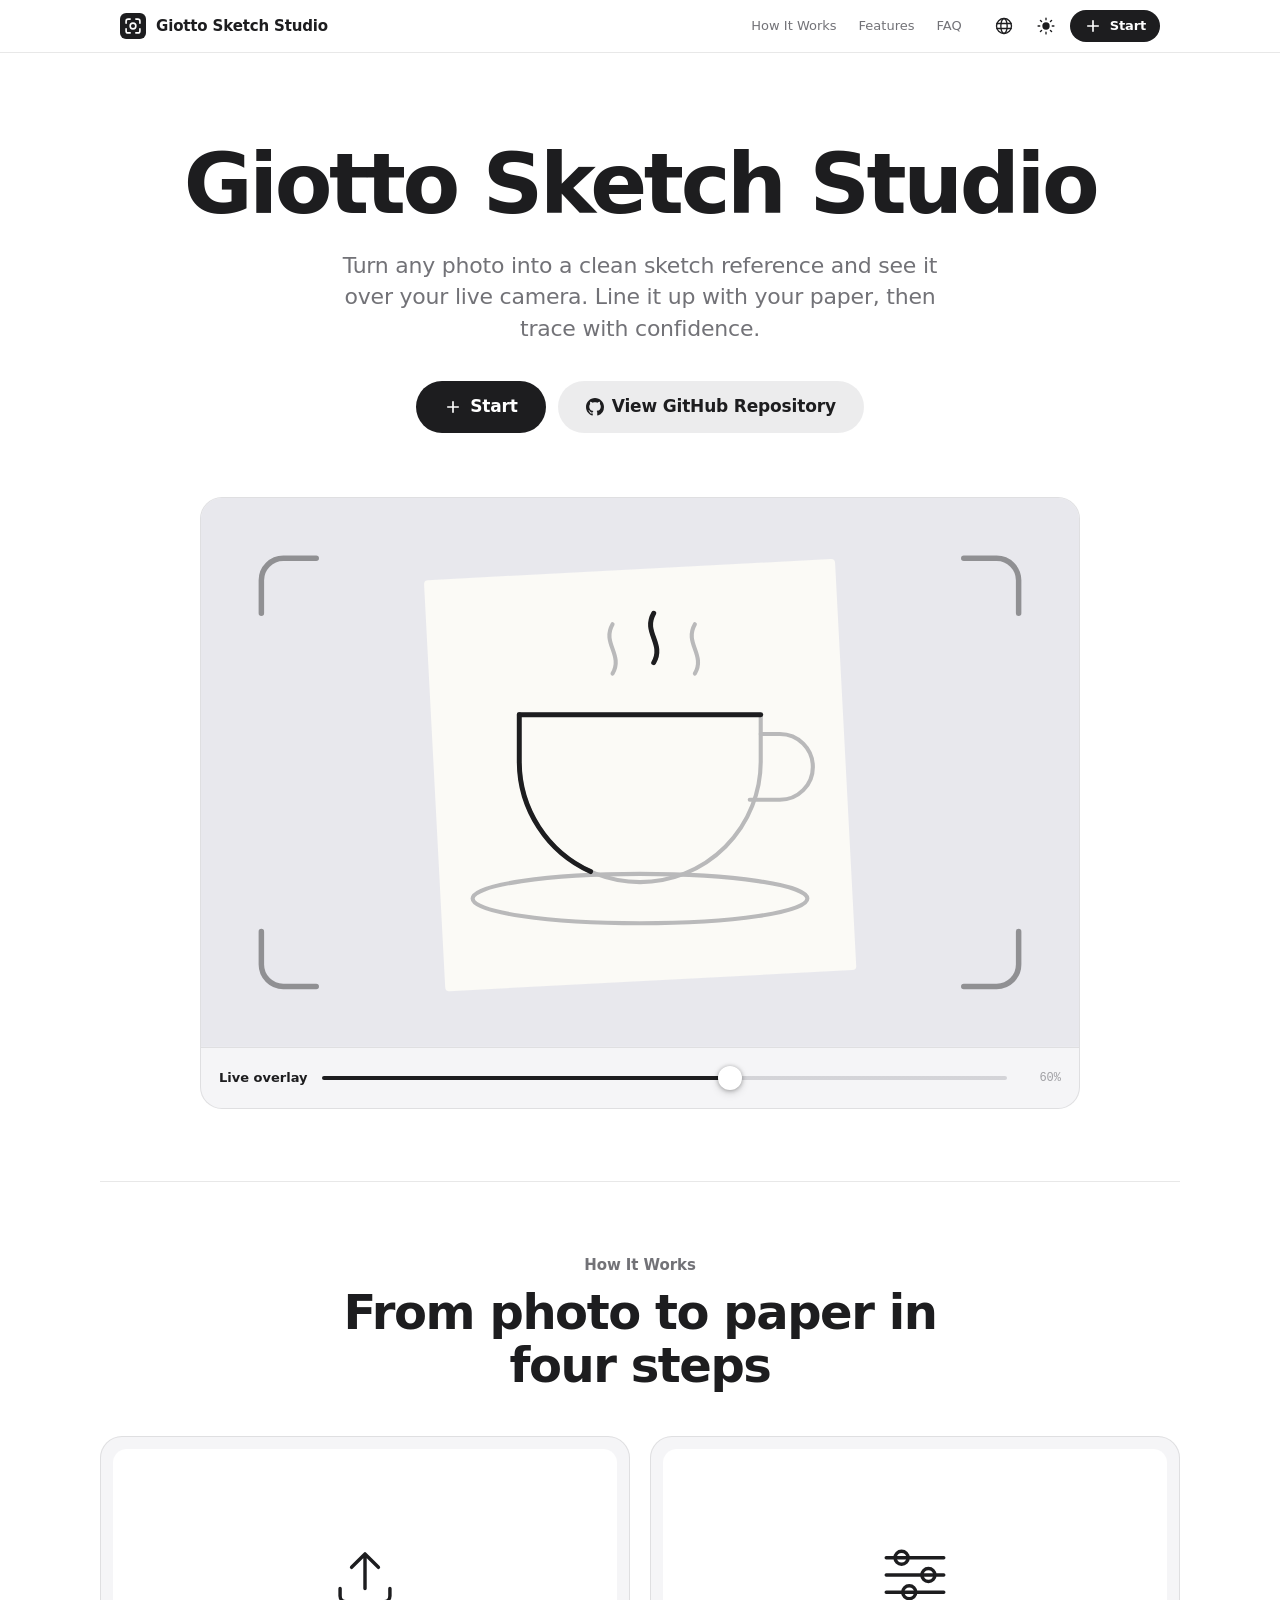
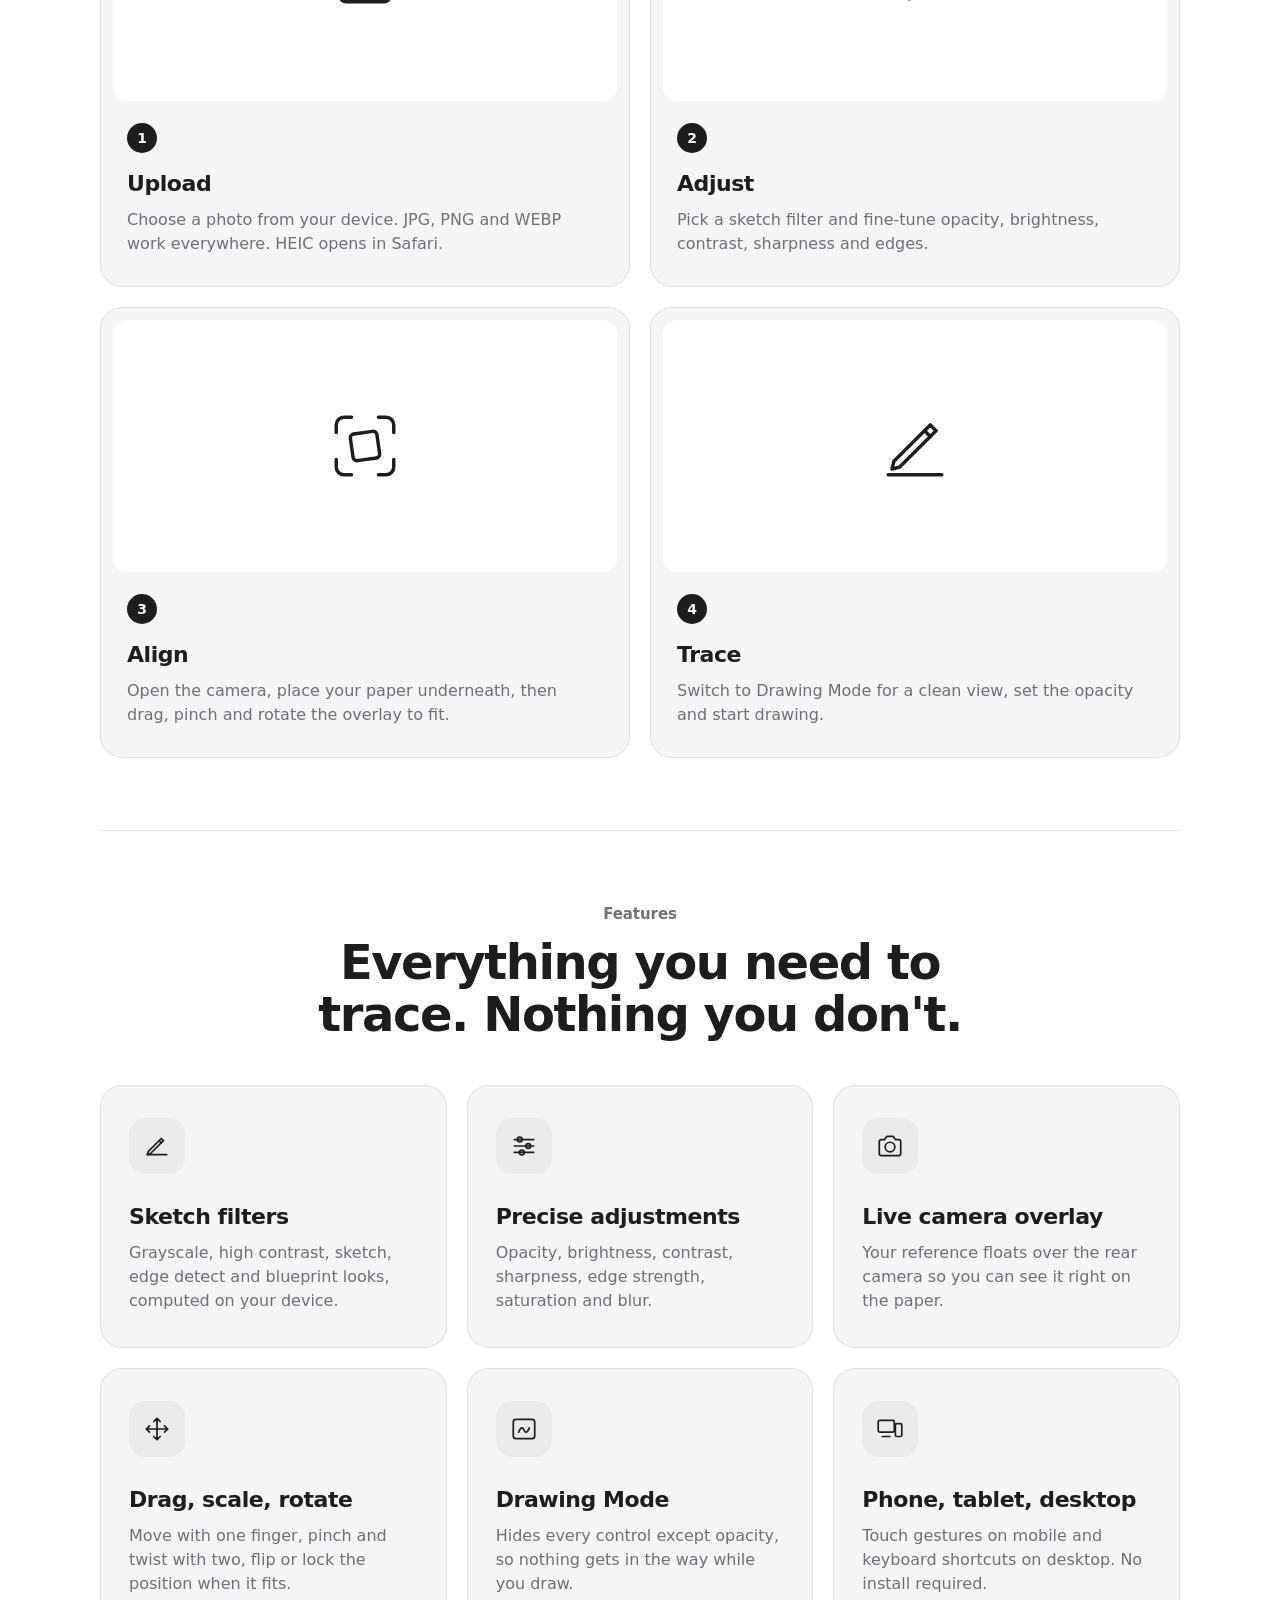
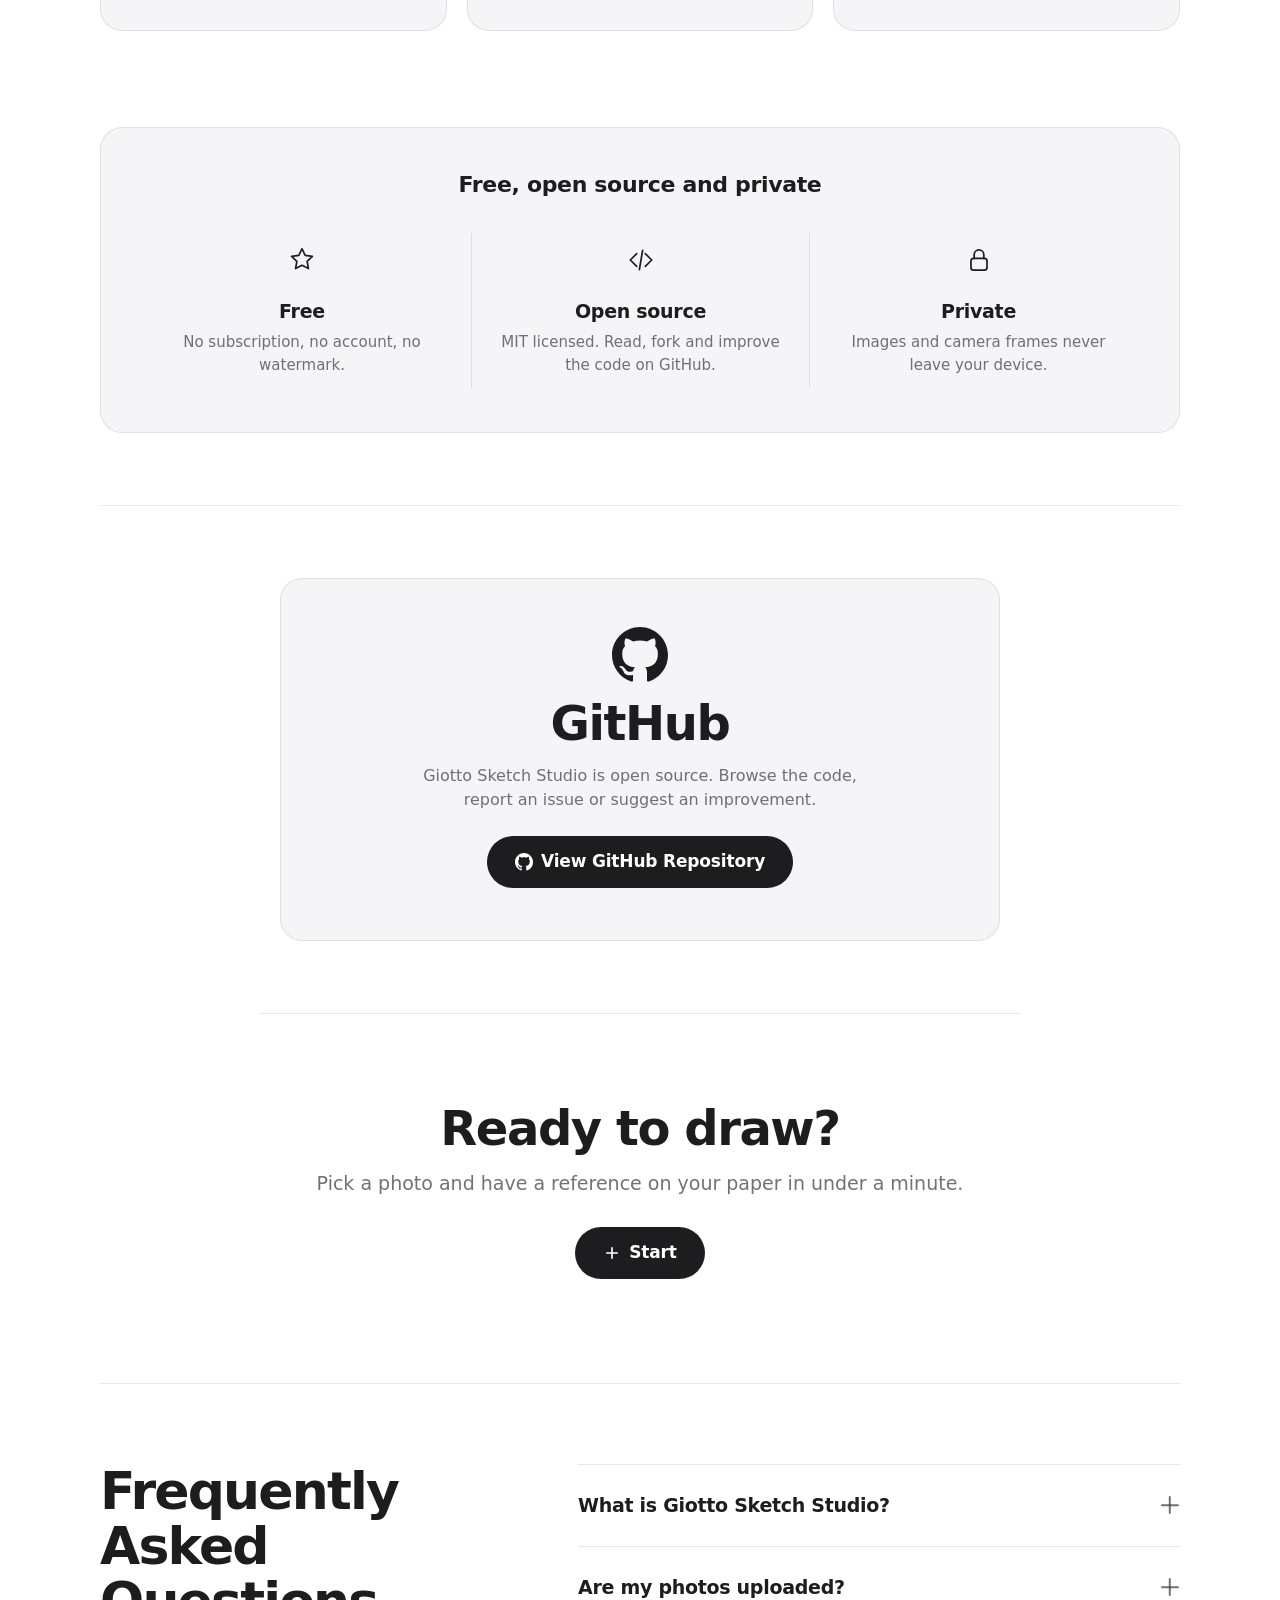
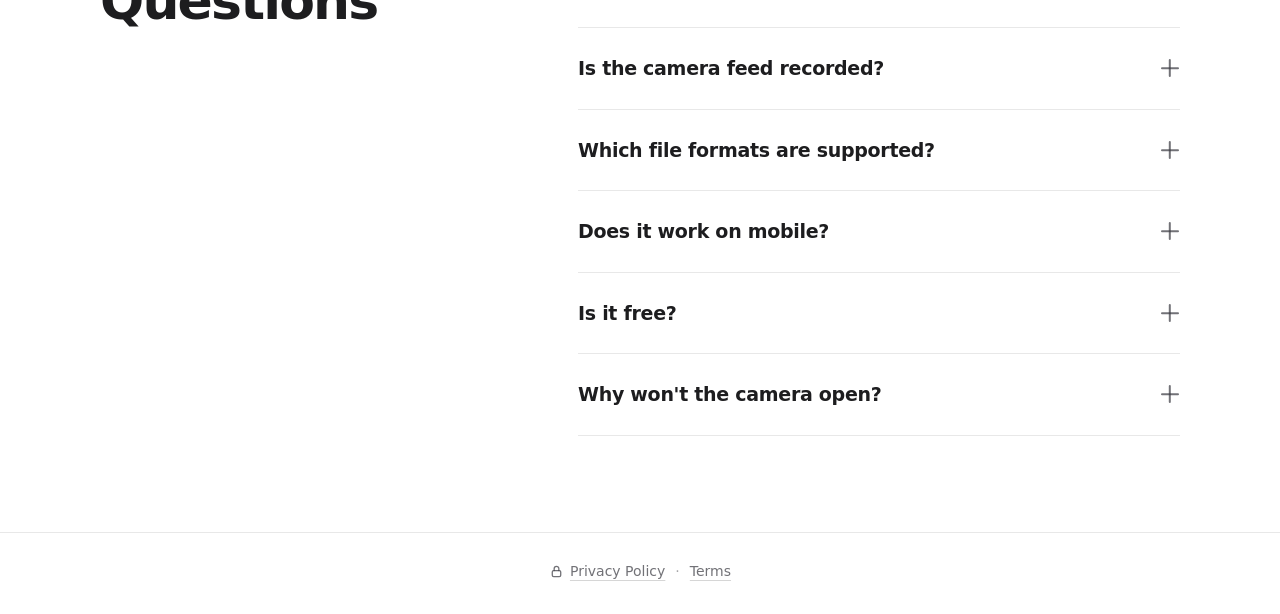
==== commit 7ed84edb: "Add files via upload" ====
--- a/index.html
+++ b/index.html
@@ -30,6 +30,8 @@
   <symbol id="i-mark" viewBox="0 0 64 64"><rect width="64" height="64" rx="15" fill="currentColor"/><g fill="none" stroke="var(--mark-fg)" stroke-width="4" stroke-linecap="round"><path d="M15 25v-5a5 5 0 0 1 5-5h5M15 39v5a5 5 0 0 0 5 5h5M49 25v-5a5 5 0 0 0-5-5h-5M49 39v5a5 5 0 0 1-5 5h-5"/><circle cx="32" cy="32" r="7"/></g></symbol>
   <symbol id="i-gear" viewBox="0 0 24 24"><g fill="none" stroke="currentColor" stroke-width="1.7" stroke-linecap="round" stroke-linejoin="round"><circle cx="12" cy="12" r="3"/><path d="M19.4 15a1.7 1.7 0 0 0 .3 1.8l.1.1a2 2 0 1 1-2.8 2.8l-.1-.1a1.7 1.7 0 0 0-1.8-.3 1.7 1.7 0 0 0-1 1.5V21a2 2 0 1 1-4 0v-.1a1.7 1.7 0 0 0-1.1-1.5 1.7 1.7 0 0 0-1.8.3l-.1.1a2 2 0 1 1-2.8-2.8l.1-.1a1.7 1.7 0 0 0 .3-1.8 1.7 1.7 0 0 0-1.5-1H3a2 2 0 1 1 0-4h.1a1.7 1.7 0 0 0 1.5-1.1 1.7 1.7 0 0 0-.3-1.8l-.1-.1a2 2 0 1 1 2.8-2.8l.1.1a1.7 1.7 0 0 0 1.8.3H9a1.7 1.7 0 0 0 1-1.5V3a2 2 0 1 1 4 0v.1a1.7 1.7 0 0 0 1 1.5 1.7 1.7 0 0 0 1.8-.3l.1-.1a2 2 0 1 1 2.8 2.8l-.1.1a1.7 1.7 0 0 0-.3 1.8V9a1.7 1.7 0 0 0 1.5 1H21a2 2 0 1 1 0 4h-.1a1.7 1.7 0 0 0-1.5 1z"/></g></symbol>
   <symbol id="i-github" viewBox="0 0 16 16"><path fill="currentColor" d="M8 0C3.58 0 0 3.58 0 8c0 3.54 2.29 6.53 5.47 7.59.4.07.55-.17.55-.38 0-.19-.01-.82-.01-1.49-2.01.37-2.53-.49-2.69-.94-.09-.23-.48-.94-.82-1.13-.28-.15-.68-.52-.01-.53.63-.01 1.08.58 1.23.82.72 1.21 1.87.87 2.33.66.07-.52.28-.87.51-1.07-1.78-.2-3.64-.89-3.64-3.95 0-.87.31-1.59.82-2.15-.08-.2-.36-1.02.08-2.12 0 0 .67-.21 2.2.82.64-.18 1.32-.27 2-.27.68 0 1.36.09 2 .27 1.53-1.04 2.2-.82 2.2-.82.44 1.1.16 1.92.08 2.12.51.56.82 1.27.82 2.15 0 3.07-1.87 3.75-3.65 3.95.29.25.54.73.54 1.48 0 1.07-.01 1.93-.01 2.2 0 .21.15.46.55.38A8.01 8.01 0 0 0 16 8c0-4.42-3.58-8-8-8z"/></symbol>
+  <symbol id="i-plus" viewBox="0 0 24 24"><path d="M12 5v14M5 12h14" fill="none" stroke="currentColor" stroke-width="2.2" stroke-linecap="round"/></symbol>
+  <symbol id="i-lock" viewBox="0 0 16 16"><g fill="none" stroke="currentColor" stroke-width="1.4" stroke-linecap="round" stroke-linejoin="round"><rect x="3.5" y="7" width="9" height="6.5" rx="1.5"/><path d="M5.5 7V5a2.5 2.5 0 0 1 5 0v2"/></g></symbol>
   <symbol id="i-chev" viewBox="0 0 24 24"><path d="M9 6l6 6-6 6" fill="none" stroke="currentColor" stroke-width="2" stroke-linecap="round" stroke-linejoin="round"/></symbol>
   <symbol id="i-back" viewBox="0 0 24 24"><path d="M15 18l-6-6 6-6" fill="none" stroke="currentColor" stroke-width="2" stroke-linecap="round" stroke-linejoin="round"/></symbol>
   <symbol id="i-close" viewBox="0 0 24 24"><path d="M6 6l12 12M18 6L6 18" fill="none" stroke="currentColor" stroke-width="2" stroke-linecap="round"/></symbol>
@@ -41,7 +43,7 @@
 <div class="site" id="site">
   <header class="nav" id="nav">
     <div class="nav-inner">
-      <a class="logo" href="#home" data-i18n-aria="navHome">
+      <a class="logo" href="#home" data-scroll-top data-i18n-aria="navHome">
         <svg class="mark" aria-hidden="true"><use href="#i-mark"/></svg>
         <span data-i18n="appName">Giotto Sketch Studio</span>
       </a>
@@ -51,10 +53,17 @@
         <a href="#faq" data-i18n="navFaq"></a>
       </nav>
       <div class="nav-actions">
-        <button class="icon-btn plain" type="button" data-open-settings data-i18n-aria="navSettings" title="">
-          <svg aria-hidden="true"><use href="#i-gear"/></svg>
-        </button>
-        <a class="btn primary small" href="#studio" data-i18n="start"></a>
+        <button class="icon-btn plain" id="navLangBtn" type="button" data-i18n-aria="langLabel" title="">
+          <svg viewBox="0 0 24 24" fill="none" stroke="currentColor" stroke-width="1.6" stroke-linecap="round" aria-hidden="true"><circle cx="12" cy="12" r="9"/><ellipse cx="12" cy="12" rx="3.8" ry="9"/><path d="M3.5 9h17M3.5 15h17"/></svg>
+        </button>
+        <button class="icon-btn plain" id="navThemeBtn" type="button" data-i18n-aria="themeToggle" title="">
+          <svg class="theme-glyph" viewBox="0 0 24 24" aria-hidden="true">
+            <mask id="tgMask"><rect width="24" height="24" fill="#fff"/><circle class="tg-bite" cx="17" cy="7" r="5" fill="#000"/></mask>
+            <circle class="tg-core" cx="12" cy="12" r="4.4" fill="currentColor" mask="url(#tgMask)"/>
+            <g class="tg-rays" stroke="currentColor" stroke-width="1.6" stroke-linecap="round"><path d="M12 2.5v2M12 19.5v2M2.5 12h2M19.5 12h2M5.3 5.3l1.4 1.4M17.3 17.3l1.4 1.4M5.3 18.7l1.4-1.4M17.3 6.7l1.4-1.4"/></g>
+          </svg>
+        </button>
+        <a class="btn primary small" href="#studio"><svg aria-hidden="true"><use href="#i-plus"/></svg><span data-i18n="start"></span></a>
       </div>
     </div>
   </header>
@@ -63,17 +72,14 @@
     <!-- HOME -->
     <div class="page" id="page-home" data-page="home">
       <section class="hero">
-        <svg class="hero-mark" aria-hidden="true"><use href="#i-mark"/></svg>
-        <p class="eyebrow" data-i18n="heroEyebrow"></p>
         <h1 class="hero-title" tabindex="-1" data-i18n="appName">Giotto Sketch Studio</h1>
         <p class="hero-text" data-i18n="heroText"></p>
         <div class="hero-actions">
-          <a class="btn primary large" href="#studio" data-i18n="start"></a>
+          <a class="btn primary large" href="#studio"><svg aria-hidden="true"><use href="#i-plus"/></svg><span data-i18n="start"></span></a>
           <a class="btn large" href="https://github.com/aligokdam/giotto.sketch.studio" target="_blank" rel="noopener noreferrer">
             <svg aria-hidden="true"><use href="#i-github"/></svg><span data-i18n="viewOnGithub"></span>
           </a>
         </div>
-        <p class="hero-note" data-i18n="heroNote"></p>
 
         <figure class="showcase">
           <svg class="showcase-art" viewBox="0 0 640 400" role="img" data-i18n-aria="illustrationLabel">
@@ -97,9 +103,9 @@
             </g>
           </svg>
           <figcaption class="showcase-bar">
-            <span class="pill"><span class="dot" aria-hidden="true"></span><span data-i18n="illustrationCaption"></span></span>
-            <span class="mini-slider" aria-hidden="true"><span></span></span>
-            <span class="mini-val" aria-hidden="true">60%</span>
+            <label class="pill" for="showcaseOpacity" data-i18n="illustrationCaption"></label>
+            <input type="range" id="showcaseOpacity" min="0" max="100" value="60">
+            <output class="mini-val" id="showcaseVal" for="showcaseOpacity">60%</output>
           </figcaption>
         </figure>
       </section>
@@ -110,10 +116,22 @@
           <h2 id="howTitle" data-i18n="howTitle"></h2>
         </div>
         <ol class="steps">
-          <li><span class="step-num">1</span><h3 data-i18n="step1Title"></h3><p data-i18n="step1Text"></p></li>
-          <li><span class="step-num">2</span><h3 data-i18n="step2Title"></h3><p data-i18n="step2Text"></p></li>
-          <li><span class="step-num">3</span><h3 data-i18n="step3Title"></h3><p data-i18n="step3Text"></p></li>
-          <li><span class="step-num">4</span><h3 data-i18n="step4Title"></h3><p data-i18n="step4Text"></p></li>
+          <li class="step">
+            <div class="step-media" aria-hidden="true"><svg viewBox="0 0 48 48"><path d="M24 31V13M24 13l-7 7M24 13l7 7"/><path d="M11 31v4a3 3 0 0 0 3 3h20a3 3 0 0 0 3-3v-4"/></svg></div>
+            <div class="step-body"><span class="step-num">1</span><h3 data-i18n="step1Title"></h3><p data-i18n="step1Text"></p></div>
+          </li>
+          <li class="step">
+            <div class="step-media" aria-hidden="true"><svg viewBox="0 0 48 48"><path d="M9 15h30M9 24h30M9 33h30"/><circle cx="17" cy="15" r="3.4"/><circle cx="31" cy="24" r="3.4"/><circle cx="21" cy="33" r="3.4"/></svg></div>
+            <div class="step-body"><span class="step-num">2</span><h3 data-i18n="step2Title"></h3><p data-i18n="step2Text"></p></div>
+          </li>
+          <li class="step">
+            <div class="step-media" aria-hidden="true"><svg viewBox="0 0 48 48"><path d="M9 17v-4a4 4 0 0 1 4-4h4M9 31v4a4 4 0 0 0 4 4h4M39 17v-4a4 4 0 0 0-4-4h-4M39 31v4a4 4 0 0 1-4 4h-4"/><rect x="17" y="17" width="14" height="14" rx="2" transform="rotate(-8 24 24)"/></svg></div>
+            <div class="step-body"><span class="step-num">3</span><h3 data-i18n="step3Title"></h3><p data-i18n="step3Text"></p></div>
+          </li>
+          <li class="step">
+            <div class="step-media" aria-hidden="true"><svg viewBox="0 0 48 48"><path d="M12 36l4-1 19-19-3-3-19 19z"/><path d="M29 16l3 3M10 39h28"/></svg></div>
+            <div class="step-body"><span class="step-num">4</span><h3 data-i18n="step4Title"></h3><p data-i18n="step4Text"></p></div>
+          </li>
         </ol>
       </section>
 
@@ -124,109 +142,167 @@
         </div>
         <div class="features">
           <article class="feature">
-            <svg viewBox="0 0 28 28" aria-hidden="true"><path d="M5 22l3-1 12-12-2-2L6 19z"/><path d="M16 9l2 2M5 22h18"/></svg>
+            <div class="feature-icon"><svg viewBox="0 0 28 28" aria-hidden="true"><path d="M5 22l3-1 12-12-2-2L6 19z"/><path d="M16 9l2 2M5 22h18"/></svg></div>
             <h3 data-i18n="feat1Title"></h3><p data-i18n="feat1Text"></p>
           </article>
           <article class="feature">
-            <svg viewBox="0 0 28 28" aria-hidden="true"><path d="M5 8h18M5 14h18M5 20h18"/><circle cx="10" cy="8" r="2.2"/><circle cx="18" cy="14" r="2.2"/><circle cx="12" cy="20" r="2.2"/></svg>
+            <div class="feature-icon"><svg viewBox="0 0 28 28" aria-hidden="true"><path d="M5 8h18M5 14h18M5 20h18"/><circle cx="10" cy="8" r="2.2"/><circle cx="18" cy="14" r="2.2"/><circle cx="12" cy="20" r="2.2"/></svg></div>
             <h3 data-i18n="feat2Title"></h3><p data-i18n="feat2Text"></p>
           </article>
           <article class="feature">
-            <svg viewBox="0 0 28 28" aria-hidden="true"><path d="M4 10a2 2 0 0 1 2-2h3l2-3h6l2 3h3a2 2 0 0 1 2 2v11a2 2 0 0 1-2 2H6a2 2 0 0 1-2-2z"/><circle cx="14" cy="15" r="4.5"/></svg>
+            <div class="feature-icon"><svg viewBox="0 0 28 28" aria-hidden="true"><path d="M4 10a2 2 0 0 1 2-2h3l2-3h6l2 3h3a2 2 0 0 1 2 2v11a2 2 0 0 1-2 2H6a2 2 0 0 1-2-2z"/><circle cx="14" cy="15" r="4.5"/></svg></div>
             <h3 data-i18n="feat3Title"></h3><p data-i18n="feat3Text"></p>
           </article>
           <article class="feature">
-            <svg viewBox="0 0 28 28" aria-hidden="true"><path d="M14 4v20M4 14h20M14 4l-3 3M14 4l3 3M14 24l-3-3M14 24l3-3M4 14l3-3M4 14l3 3M24 14l-3-3M24 14l-3 3"/></svg>
+            <div class="feature-icon"><svg viewBox="0 0 28 28" aria-hidden="true"><path d="M14 4v20M4 14h20M14 4l-3 3M14 4l3 3M14 24l-3-3M14 24l3-3M4 14l3-3M4 14l3 3M24 14l-3-3M24 14l-3 3"/></svg></div>
             <h3 data-i18n="feat4Title"></h3><p data-i18n="feat4Text"></p>
           </article>
           <article class="feature">
-            <svg viewBox="0 0 28 28" aria-hidden="true"><rect x="4" y="5" width="20" height="18" rx="2.5"/><path d="M9 17c2-5 4-5 5-2s3 3 5-2"/></svg>
+            <div class="feature-icon"><svg viewBox="0 0 28 28" aria-hidden="true"><rect x="4" y="5" width="20" height="18" rx="2.5"/><path d="M9 17c2-5 4-5 5-2s3 3 5-2"/></svg></div>
             <h3 data-i18n="feat5Title"></h3><p data-i18n="feat5Text"></p>
           </article>
           <article class="feature">
-            <svg viewBox="0 0 28 28" aria-hidden="true"><rect x="3" y="6" width="15" height="11" rx="1.5"/><path d="M7 21h7"/><rect x="19" y="9" width="6" height="12" rx="1.5"/></svg>
+            <div class="feature-icon"><svg viewBox="0 0 28 28" aria-hidden="true"><rect x="3" y="6" width="15" height="11" rx="1.5"/><path d="M7 21h7"/><rect x="19" y="9" width="6" height="12" rx="1.5"/></svg></div>
             <h3 data-i18n="feat6Title"></h3><p data-i18n="feat6Text"></p>
           </article>
         </div>
       </section>
 
-      <section class="block values" aria-labelledby="valuesTitle">
-        <h2 id="valuesTitle" data-i18n="valuesTitle"></h2>
+      <section class="values" aria-labelledby="valuesTitle">
+        <h2 class="values-title" id="valuesTitle" data-i18n="valuesTitle"></h2>
         <div class="values-grid">
-          <div><h3 data-i18n="valueFreeTitle"></h3><p data-i18n="valueFreeText"></p></div>
-          <div><h3 data-i18n="valueOpenTitle"></h3><p data-i18n="valueOpenText"></p></div>
-          <div><h3 data-i18n="valuePrivateTitle"></h3><p data-i18n="valuePrivateText"></p></div>
-        </div>
-      </section>
-
-      <section class="block faq" id="faq" aria-labelledby="faqTitle">
-        <div class="block-head">
-          <p class="eyebrow" data-i18n="navFaq"></p>
-          <h2 id="faqTitle" data-i18n="faqTitle"></h2>
-        </div>
-        <div class="faq-list">
-          <details><summary><span data-i18n="faq1q"></span></summary><p data-i18n="faq1a"></p></details>
-          <details><summary><span data-i18n="faq2q"></span></summary><p data-i18n="faq2a"></p></details>
-          <details><summary><span data-i18n="faq3q"></span></summary><p data-i18n="faq3a"></p></details>
-          <details><summary><span data-i18n="faq4q"></span></summary><p data-i18n="faq4a"></p></details>
-          <details><summary><span data-i18n="faq5q"></span></summary><p data-i18n="faq5a"></p></details>
-          <details><summary><span data-i18n="faq6q"></span></summary><p data-i18n="faq6a"></p></details>
-          <details><summary><span data-i18n="faq7q"></span></summary><p data-i18n="faq7a"></p></details>
+          <div class="value-item"><svg viewBox="0 0 28 28" aria-hidden="true"><path d="M14 3.5l3 6.2 6.7.9-4.9 4.7 1.2 6.7L14 18.8 8 22l1.2-6.7-4.9-4.7 6.7-.9z"/></svg><h3 data-i18n="valueFreeTitle"></h3><p data-i18n="valueFreeText"></p></div>
+          <div class="value-item"><svg viewBox="0 0 28 28" aria-hidden="true"><path d="M10 8l-6 6 6 6M18 8l6 6-6 6M15.5 5l-3 18"/></svg><h3 data-i18n="valueOpenTitle"></h3><p data-i18n="valueOpenText"></p></div>
+          <div class="value-item"><svg viewBox="0 0 28 28" aria-hidden="true"><rect x="6.5" y="12.5" width="15" height="11" rx="2.5"/><path d="M9.5 12.5V9a4.5 4.5 0 0 1 9 0v3.5"/></svg><h3 data-i18n="valuePrivateTitle"></h3><p data-i18n="valuePrivateText"></p></div>
+        </div>
+      </section>
+
+      <section class="block github" id="github" aria-labelledby="githubTitle">
+        <div class="repo-card">
+          <svg class="repo-icon" aria-hidden="true"><use href="#i-github"/></svg>
+          <h2 id="githubTitle">GitHub</h2>
+          <p data-i18n="githubText"></p>
+          <a class="btn primary large" href="https://github.com/aligokdam/giotto.sketch.studio" target="_blank" rel="noopener noreferrer">
+            <svg aria-hidden="true"><use href="#i-github"/></svg><span data-i18n="viewOnGithub"></span>
+          </a>
         </div>
       </section>
 
       <section class="cta">
         <h2 data-i18n="ctaTitle"></h2>
         <p data-i18n="ctaText"></p>
-        <a class="btn primary large" href="#studio" data-i18n="start"></a>
+        <a class="btn primary large" href="#studio"><svg aria-hidden="true"><use href="#i-plus"/></svg><span data-i18n="start"></span></a>
+      </section>
+
+      <section class="faq" id="faq" aria-labelledby="faqTitle">
+        <h2 id="faqTitle" data-i18n="faqTitle"></h2>
+        <div class="faq-list">
+          <details><summary><span data-i18n="faq1q"></span><span class="faq-icon" aria-hidden="true"></span></summary><p data-i18n="faq1a"></p></details>
+          <details><summary><span data-i18n="faq2q"></span><span class="faq-icon" aria-hidden="true"></span></summary><p data-i18n="faq2a"></p></details>
+          <details><summary><span data-i18n="faq3q"></span><span class="faq-icon" aria-hidden="true"></span></summary><p data-i18n="faq3a"></p></details>
+          <details><summary><span data-i18n="faq4q"></span><span class="faq-icon" aria-hidden="true"></span></summary><p data-i18n="faq4a"></p></details>
+          <details><summary><span data-i18n="faq5q"></span><span class="faq-icon" aria-hidden="true"></span></summary><p data-i18n="faq5a"></p></details>
+          <details><summary><span data-i18n="faq6q"></span><span class="faq-icon" aria-hidden="true"></span></summary><p data-i18n="faq6a"></p></details>
+          <details><summary><span data-i18n="faq7q"></span><span class="faq-icon" aria-hidden="true"></span></summary><p data-i18n="faq7a"></p></details>
+        </div>
       </section>
     </div>
 
     <!-- PRIVACY -->
     <article class="page doc" id="page-privacy" data-page="privacy" hidden>
       <header>
-        <h1 tabindex="-1" data-i18n="navPrivacy"></h1>
+        <h1 tabindex="-1" data-i18n="privacyPolicy"></h1>
         <p class="doc-date" data-i18n="privacyUpdated"></p>
         <p class="doc-intro" data-i18n="privacyIntro"></p>
       </header>
-      <section><h2 data-i18n="privacy1h"></h2><p data-i18n="privacy1p"></p></section>
-      <section><h2 data-i18n="privacy2h"></h2><p data-i18n="privacy2p"></p></section>
-      <section><h2 data-i18n="privacy3h"></h2><p data-i18n="privacy3p"></p></section>
-      <section><h2 data-i18n="privacy4h"></h2><p data-i18n="privacy4p"></p></section>
-      <section><h2 data-i18n="privacy5h"></h2><p data-i18n="privacy5p"></p></section>
-      <section><h2 data-i18n="privacy6h"></h2><p data-i18n="privacy6p"></p></section>
-      <p class="doc-actions"><a class="btn primary" href="#studio" data-i18n="start"></a></p>
+      <section><h2 data-i18n="privacy1h"></h2>
+        <ul class="doc-list"><li data-i18n="privacyL1"></li><li data-i18n="privacyL2"></li><li data-i18n="privacyL3"></li><li data-i18n="privacyL4"></li><li data-i18n="privacyL5"></li></ul>
+      </section>
+      <section><h2 data-i18n="privacy2h"></h2>
+        <p data-i18n="privacy2p"></p>
+      </section>
+      <section><h2 data-i18n="privacy3h"></h2>
+        <p data-i18n="privacy3p"></p>
+      </section>
+      <section><h2 data-i18n="privacy4h"></h2>
+        <p data-i18n="privacy4p"></p>
+        <ul class="doc-list"><li data-i18n="privacy4a"></li><li data-i18n="privacy4b"></li></ul>
+        <p data-i18n="privacy4c"></p>
+      </section>
+      <section><h2 data-i18n="privacy5h"></h2>
+        <p data-i18n="privacy5p"></p>
+      </section>
+      <section><h2 data-i18n="privacy6h"></h2>
+        <p data-i18n="privacy6p"></p>
+      </section>
+      <section><h2 data-i18n="privacy7h"></h2>
+        <p data-i18n="privacy7p"></p>
+      </section>
+      <section><h2 data-i18n="privacy8h"></h2>
+        <p data-i18n="privacy8p"></p>
+      </section>
+      <section><h2 data-i18n="privacy9h"></h2>
+        <p data-i18n="privacy9p"></p>
+      </section>
+      <section><h2 data-i18n="privacy10h"></h2>
+        <p data-i18n-rich="privacy10p" data-link="github"></p>
+      </section>
+      <p class="doc-actions"><a class="btn primary" href="#studio"><svg aria-hidden="true"><use href="#i-plus"/></svg><span data-i18n="start"></span></a></p>
     </article>
 
     <!-- TERMS -->
-    <article class="page doc" id="page-terms" data-page="terms" hidden>
+    <article class="page doc numbered" id="page-terms" data-page="terms" hidden>
       <header>
         <h1 tabindex="-1" data-i18n="termsTitle"></h1>
         <p class="doc-date" data-i18n="termsUpdated"></p>
         <p class="doc-intro" data-i18n="termsIntro"></p>
       </header>
-      <section><h2 data-i18n="terms1h"></h2><p data-i18n="terms1p"></p></section>
-      <section><h2 data-i18n="terms2h"></h2><p data-i18n="terms2p"></p></section>
-      <section><h2 data-i18n="terms3h"></h2><p data-i18n="terms3p"></p></section>
-      <section><h2 data-i18n="terms4h"></h2><p data-i18n="terms4p"></p></section>
-      <section><h2 data-i18n="terms5h"></h2><p data-i18n="terms5p"></p></section>
-      <section><h2 data-i18n="terms6h"></h2><p data-i18n="terms6p"></p></section>
-      <p class="doc-actions"><a class="btn primary" href="#studio" data-i18n="start"></a></p>
+      <section><h2><span class="doc-num">1.</span><span data-i18n="terms1h"></span></h2>
+        <p data-i18n="terms1p"></p>
+      </section>
+      <section><h2><span class="doc-num">2.</span><span data-i18n="terms2h"></span></h2>
+        <p data-i18n="terms2p"></p>
+      </section>
+      <section><h2><span class="doc-num">3.</span><span data-i18n="terms3h"></span></h2>
+        <p data-i18n-rich="terms3p" data-link="privacy"></p>
+      </section>
+      <section><h2><span class="doc-num">4.</span><span data-i18n="terms4h"></span></h2>
+        <p data-i18n="terms4p"></p>
+      </section>
+      <section><h2><span class="doc-num">5.</span><span data-i18n="terms5h"></span></h2>
+        <ul class="doc-list"><li data-i18n="terms5a"></li><li data-i18n="terms5b"></li><li data-i18n="terms5c"></li><li data-i18n="terms5d"></li></ul>
+      </section>
+      <section><h2><span class="doc-num">6.</span><span data-i18n="terms6h"></span></h2>
+        <p data-i18n="terms6p"></p>
+      </section>
+      <section><h2><span class="doc-num">7.</span><span data-i18n="terms7h"></span></h2>
+        <p data-i18n-rich="terms7p" data-link="github"></p>
+      </section>
+      <section><h2><span class="doc-num">8.</span><span data-i18n="terms8h"></span></h2>
+        <p data-i18n="terms8p"></p>
+      </section>
+      <section><h2><span class="doc-num">9.</span><span data-i18n="terms9h"></span></h2>
+        <p data-i18n="terms9p"></p>
+      </section>
+      <section><h2><span class="doc-num">10.</span><span data-i18n="terms10h"></span></h2>
+        <p data-i18n="terms10p"></p>
+      </section>
+      <section><h2><span class="doc-num">11.</span><span data-i18n="terms11h"></span></h2>
+        <p data-i18n="terms11p"></p>
+      </section>
+      <section><h2><span class="doc-num">12.</span><span data-i18n="terms12h"></span></h2>
+        <p data-i18n-rich="terms12p" data-link="github"></p>
+      </section>
+      <p class="doc-actions"><a class="btn primary" href="#studio"><svg aria-hidden="true"><use href="#i-plus"/></svg><span data-i18n="start"></span></a></p>
     </article>
   </main>
 
   <footer class="footer">
-    <div class="footer-inner">
-      <span class="footer-brand"><svg class="mark" aria-hidden="true"><use href="#i-mark"/></svg><span data-i18n="appName">Giotto Sketch Studio</span></span>
-      <nav class="footer-links">
-        <a href="#privacy" data-i18n="navPrivacy"></a><span aria-hidden="true">·</span>
-        <a href="#terms" data-i18n="navTerms"></a><span aria-hidden="true">·</span>
-        <a href="#faq" data-i18n="navFaq"></a><span aria-hidden="true">·</span>
-        <a href="https://github.com/aligokdam/giotto.sketch.studio" target="_blank" rel="noopener noreferrer" data-i18n="navGithub"></a><span aria-hidden="true">·</span>
-        <button type="button" class="link-btn" data-open-settings data-i18n="navSettings"></button>
-      </nav>
-      <p class="footer-note" data-i18n="footerNote"></p>
-    </div>
+    <nav class="legal-links" data-i18n-aria="navLegal">
+      <a href="#privacy"><svg aria-hidden="true"><use href="#i-lock"/></svg><span data-i18n="privacyPolicy"></span></a>
+      <span aria-hidden="true">·</span>
+      <a href="#terms" data-i18n="termsLink"></a>
+    </nav>
   </footer>
 </div>
 
@@ -268,6 +344,12 @@
       </div>
       <input type="file" id="fileInput" accept="image/*,.heic,.heif" hidden>
     </div>
+
+    <nav class="legal-links studio-legal" data-i18n-aria="navLegal">
+      <a href="#privacy"><svg aria-hidden="true"><use href="#i-lock"/></svg><span data-i18n="privacyPolicy"></span></a>
+      <span aria-hidden="true">·</span>
+      <a href="#terms" data-i18n="termsLink"></a>
+    </nav>
   </section>
 
   <!-- SCREEN 2: EDITOR -->
@@ -425,7 +507,7 @@
       <div class="group">
         <h3 class="group-title" data-i18n="setInfo"></h3>
         <ul class="list">
-          <li><a class="row" href="#privacy" data-close-sheet><span class="row-label" data-i18n="navPrivacy"></span><svg class="row-chev" aria-hidden="true"><use href="#i-chev"/></svg></a></li>
+          <li><a class="row" href="#privacy" data-close-sheet><span class="row-label" data-i18n="privacyPolicy"></span><svg class="row-chev" aria-hidden="true"><use href="#i-chev"/></svg></a></li>
           <li><a class="row" href="#terms" data-close-sheet><span class="row-label" data-i18n="termsTitle"></span><svg class="row-chev" aria-hidden="true"><use href="#i-chev"/></svg></a></li>
           <li><a class="row" href="#faq" data-close-sheet><span class="row-label" data-i18n="navFaq"></span><svg class="row-chev" aria-hidden="true"><use href="#i-chev"/></svg></a></li>
           <li><button class="row" type="button" data-push="guide"><span class="row-label" data-i18n="navHowItWorks"></span><svg class="row-chev" aria-hidden="true"><use href="#i-chev"/></svg></button></li>
--- a/assets/css/app.css
+++ b/assets/css/app.css
@@ -173,17 +173,28 @@
 .nav-links a { font-size: 13px; color: var(--label-2); text-decoration: none; transition: color 0.15s; }
 .nav-links a:hover { color: var(--label); }
 .nav-actions { display: flex; align-items: center; gap: 6px; flex: none; }
+.nav-actions .icon-btn.plain svg { width: 20px; height: 20px; }
+.theme-glyph .tg-rays, .theme-glyph .tg-core, .theme-glyph .tg-bite { transition: transform 0.45s var(--ease-out), opacity 0.3s var(--ease); transform-origin: 12px 12px; transform-box: view-box; }
+html[data-theme="dark"] .theme-glyph .tg-rays { opacity: 0; transform: rotate(-60deg) scale(0.6); }
+html[data-theme="dark"] .theme-glyph .tg-core { transform: scale(1.35); }
+html[data-theme="light"] .theme-glyph .tg-bite { transform: translate(9px, -9px); }
 @media (max-width: 720px) {
   .nav-links { display: none; }
   .nav-actions { margin-inline-start: auto; }
 }
+@media (max-width: 420px) {
+  .nav-inner { padding: 0 14px; gap: 8px; }
+  .logo { gap: 8px; font-size: 14px; }
+  .nav-actions { gap: 2px; }
+  .nav-actions .icon-btn.plain { width: 32px; height: 32px; }
+  .nav-actions .btn.small { padding: 0 12px; gap: 6px; }
+}
 
 /* ============================= HOME ============================= */
 .page { padding: 0 20px; }
 section[id] { scroll-margin-top: 72px; }
 
 .hero { max-width: 980px; margin: 0 auto; padding: 88px 0 72px; text-align: center; }
-.hero-mark { width: 64px; height: 64px; color: var(--label); --mark-fg: var(--bg); margin-bottom: 28px; }
 .eyebrow { font-size: 15px; font-weight: 600; color: var(--label-2); margin-bottom: 10px; letter-spacing: -0.005em; }
 .hero-title {
   font-size: clamp(42px, 8.4vw, 84px); font-weight: 700;
@@ -194,81 +205,111 @@
   font-size: clamp(18px, 2.3vw, 22px); line-height: 1.45; color: var(--label-2); letter-spacing: -0.01em;
 }
 .hero-actions { display: flex; flex-wrap: wrap; justify-content: center; gap: 12px; margin-top: 36px; }
-.hero-note { margin-top: 18px; font-size: 13px; color: var(--label-3); }
 
 .showcase { margin: 64px auto 0; max-width: 880px; border-radius: var(--radius-xl); overflow: hidden; background: var(--card); border: 1px solid var(--separator); }
 .showcase-art { display: block; width: 100%; height: auto; }
 .ill-bg { fill: var(--ill-bg); }
 .ill-paper { fill: #fbfaf6; }
-.ill-guide { fill: none; stroke: #8e8e93; stroke-width: 3; stroke-linecap: round; stroke-linejoin: round; opacity: 0.75; }
+.ill-guide { fill: none; stroke: #8e8e93; stroke-width: 3; stroke-linecap: round; stroke-linejoin: round; opacity: 0.6; transition: opacity 0.12s linear; }
 .ill-ink { fill: none; stroke: #1d1d1f; stroke-width: 3.6; stroke-linecap: round; stroke-linejoin: round; }
 .ill-corners { fill: none; stroke: var(--ill-corner); stroke-width: 4; stroke-linecap: round; }
 .showcase-bar { display: flex; align-items: center; gap: 14px; padding: 14px 18px; border-top: 1px solid var(--separator); font-size: 13px; color: var(--label-2); }
-.pill { display: inline-flex; align-items: center; gap: 8px; font-weight: 600; color: var(--label); white-space: nowrap; }
-.pill .dot { width: 7px; height: 7px; border-radius: 50%; background: var(--label); }
-.mini-slider { flex: 1; height: 4px; border-radius: 4px; background: var(--track); position: relative; }
-.mini-slider span { position: absolute; inset: 0 40% 0 0; border-radius: inherit; background: var(--label); }
-.mini-slider span::after { content: ""; position: absolute; right: -9px; top: -7px; width: 18px; height: 18px; border-radius: 50%; background: var(--thumb); box-shadow: 0 1px 4px rgba(0, 0, 0, 0.35); }
-[dir="rtl"] .mini-slider span { inset: 0 0 0 40%; }
-[dir="rtl"] .mini-slider span::after { right: auto; left: -9px; }
-.mini-val { font-family: var(--font-mono); font-size: 12px; color: var(--label-3); }
+.pill { font-weight: 600; color: var(--label); white-space: nowrap; cursor: pointer; }
+.showcase-bar input[type="range"] { flex: 1; min-width: 0; }
+.showcase-bar input[type="range"]::-webkit-slider-runnable-track { background: linear-gradient(to right, var(--label) var(--fill-pct, 60%), var(--track) var(--fill-pct, 60%)); }
+.showcase-bar input[type="range"]::-moz-range-progress { height: 4px; border-radius: 4px; background: var(--label); }
+[dir="rtl"] .showcase-bar input[type="range"]::-webkit-slider-runnable-track { background: linear-gradient(to left, var(--label) var(--fill-pct, 60%), var(--track) var(--fill-pct, 60%)); }
+.mini-val { width: 40px; text-align: end; font-family: var(--font-mono); font-size: 12px; color: var(--label-3); }
 
 .block { max-width: 1080px; margin: 0 auto; padding: 72px 0; border-top: 1px solid var(--separator); }
 .block-head { max-width: 680px; margin: 0 auto 44px; text-align: center; }
 .block h2, .cta h2 { font-size: clamp(30px, 5vw, 48px); font-weight: 700; letter-spacing: -0.03em; line-height: 1.1; }
 
-.steps { list-style: none; margin: 0; padding: 0; display: grid; grid-template-columns: repeat(4, 1fr); gap: 16px; }
-.steps li { background: var(--card); border-radius: var(--radius-l); padding: 26px 24px 28px; }
+.steps { list-style: none; margin: 0; padding: 0; display: grid; grid-template-columns: repeat(2, minmax(0, 1fr)); gap: 20px; }
+.step { background: var(--card); border: 1px solid var(--separator); border-radius: var(--radius-xl); padding: 12px; display: flex; flex-direction: column; transition: transform 0.25s var(--ease-out), border-color 0.25s; }
+.step-media { aspect-ratio: 2 / 1; border-radius: 14px; background: var(--bg-2); display: flex; align-items: center; justify-content: center; }
+html[data-theme="light"] .step-media { background: var(--bg); }
+.step-media svg { width: 92px; height: 92px; fill: none; stroke: var(--label); stroke-width: 1.8; stroke-linecap: round; stroke-linejoin: round; }
+.step-body { padding: 22px 14px 18px; }
 .step-num {
   display: inline-flex; align-items: center; justify-content: center;
-  width: 32px; height: 32px; border-radius: 50%;
+  width: 30px; height: 30px; border-radius: 50%;
   background: var(--primary-bg); color: var(--primary-fg);
-  font-size: 15px; font-weight: 700; margin-bottom: 18px;
-}
-.steps h3, .feature h3 { font-size: 19px; font-weight: 600; letter-spacing: -0.015em; margin-bottom: 6px; }
-.steps p, .feature p { font-size: 15px; color: var(--label-2); line-height: 1.5; }
-
-.features { display: grid; grid-template-columns: repeat(3, 1fr); gap: 16px; }
-.feature { background: var(--card); border-radius: var(--radius-l); padding: 28px 26px 30px; }
-.feature svg { width: 30px; height: 30px; margin-bottom: 18px; fill: none; stroke: var(--label); stroke-width: 1.6; stroke-linecap: round; stroke-linejoin: round; }
-
-.values h2 { text-align: center; margin-bottom: 40px; }
-.values-grid { display: grid; grid-template-columns: repeat(3, 1fr); gap: 32px; text-align: center; max-width: 900px; margin: 0 auto; }
-.values-grid h3 { font-size: 21px; font-weight: 600; letter-spacing: -0.015em; margin-bottom: 6px; }
-.values-grid p { color: var(--label-2); font-size: 15px; }
-
-.faq-list { max-width: 760px; margin: 0 auto; border-top: 1px solid var(--separator); }
+  font-size: 14px; font-weight: 700; margin-bottom: 14px;
+}
+.step h3, .feature h3 { font-size: 22px; font-weight: 600; letter-spacing: -0.02em; margin-bottom: 8px; }
+.step p, .feature p { font-size: 16px; color: var(--label-2); line-height: 1.5; }
+@media (hover: hover) {
+  .step:hover, .feature:hover { transform: translateY(-3px); border-color: var(--separator-strong); }
+}
+
+.features { display: grid; grid-template-columns: repeat(3, minmax(0, 1fr)); gap: 20px; }
+.feature { background: var(--card); border: 1px solid var(--separator); border-radius: var(--radius-xl); padding: 32px 28px 34px; min-height: 250px; transition: transform 0.25s var(--ease-out), border-color 0.25s; }
+.feature-icon { width: 56px; height: 56px; border-radius: 16px; background: var(--fill-2); display: flex; align-items: center; justify-content: center; margin-bottom: 26px; }
+.feature-icon svg { width: 30px; height: 30px; fill: none; stroke: var(--label); stroke-width: 1.6; stroke-linecap: round; stroke-linejoin: round; }
+
+.values { max-width: 1080px; margin: 24px auto 72px; padding: 40px 32px 44px; border-radius: var(--radius-xl); background: var(--card); border: 1px solid var(--separator); }
+.values-title { margin: 0 0 32px; text-align: center; font-size: 22px; font-weight: 600; letter-spacing: -0.015em; }
+.values-grid { display: grid; grid-template-columns: repeat(3, minmax(0, 1fr)); }
+.value-item { padding: 12px 28px; text-align: center; }
+.value-item + .value-item { border-inline-start: 1px solid var(--separator); }
+.value-item svg { width: 30px; height: 30px; fill: none; stroke: var(--label); stroke-width: 1.6; stroke-linecap: round; stroke-linejoin: round; }
+.value-item h3 { margin: 14px 0 0; font-size: 19px; font-weight: 600; letter-spacing: -0.015em; }
+.value-item p { margin: 6px 0 0; font-size: 15px; line-height: 1.5; color: var(--label-2); }
+
+.faq {
+  max-width: 1080px; margin: 0 auto; padding: 80px 0 96px; border-top: 1px solid var(--separator);
+  display: grid; grid-template-columns: minmax(0, 5fr) minmax(0, 7fr); gap: 48px; align-items: start;
+}
+.faq h2 { font-size: clamp(32px, 4.6vw, 52px); font-weight: 700; letter-spacing: -0.035em; line-height: 1.06; }
+.faq-list { border-top: 1px solid var(--separator); }
 .faq-list details { border-bottom: 1px solid var(--separator); }
 .faq-list summary {
-  list-style: none; cursor: pointer; display: flex; align-items: center; justify-content: space-between; gap: 16px;
-  padding: 20px 4px; font-size: 18px; font-weight: 600; letter-spacing: -0.015em;
+  list-style: none; cursor: pointer; display: flex; align-items: center; justify-content: space-between; gap: 20px;
+  padding: 26px 0; font-size: 19px; font-weight: 600; letter-spacing: -0.015em;
 }
 .faq-list summary::-webkit-details-marker { display: none; }
-.faq-list summary::after {
-  content: ""; flex: none; width: 10px; height: 10px; margin-inline-end: 4px;
-  border-right: 2px solid var(--label-3); border-bottom: 2px solid var(--label-3);
-  transform: rotate(45deg) translate(-2px, -2px); transition: transform 0.25s var(--ease-out);
-}
-.faq-list details[open] summary::after { transform: rotate(-135deg) translate(-2px, -2px); }
-.faq-list details p { padding: 0 4px 22px; color: var(--label-2); font-size: 16px; max-width: 680px; }
-
-.cta { max-width: 720px; margin: 0 auto; padding: 88px 0 104px; text-align: center; border-top: 1px solid var(--separator); }
+.faq-icon { position: relative; flex: none; width: 20px; height: 20px; color: var(--label-2); }
+.faq-icon::before, .faq-icon::after {
+  content: ""; position: absolute; left: 50%; top: 50%; width: 18px; height: 1.6px; border-radius: 1px;
+  background: currentColor; transform: translate(-50%, -50%); transition: transform 0.25s var(--ease-out);
+}
+.faq-icon::after { transform: translate(-50%, -50%) rotate(90deg); }
+.faq-list details[open] .faq-icon::after { transform: translate(-50%, -50%) rotate(0deg); }
+.faq-list summary:hover .faq-icon { color: var(--label); }
+.faq-list details p { padding: 0 44px 26px 0; color: var(--label-2); font-size: 16px; }
+
+.github { text-align: center; }
+.repo-card {
+  max-width: 720px; margin: 0 auto; padding: 48px 32px 52px; border-radius: var(--radius-xl);
+  background: var(--card); border: 1px solid var(--separator);
+  display: flex; flex-direction: column; align-items: center; gap: 14px;
+}
+.repo-icon { width: 56px; height: 56px; color: var(--label); }
+.repo-card p { max-width: 460px; color: var(--label-2); font-size: 16px; margin-bottom: 10px; }
+.cta { max-width: 760px; margin: 0 auto; padding: 88px 0 104px; text-align: center; border-top: 1px solid var(--separator); }
 .cta p { color: var(--label-2); font-size: 19px; margin: 14px 0 30px; }
 
 @media (max-width: 900px) {
-  .steps { grid-template-columns: repeat(2, 1fr); }
-  .features { grid-template-columns: repeat(2, 1fr); }
+  .features { grid-template-columns: repeat(2, minmax(0, 1fr)); }
 }
 @media (max-width: 600px) {
   .hero { padding: 56px 0 48px; }
-  .hero-mark { width: 56px; height: 56px; margin-bottom: 22px; }
   .hero-actions .btn { width: 100%; }
   .showcase { margin-top: 44px; border-radius: var(--radius-l); }
   .block { padding: 56px 0; }
   .block-head { margin-bottom: 32px; }
-  .steps, .features, .values-grid { grid-template-columns: 1fr; }
-  .values-grid { gap: 24px; }
-  .faq-list summary { font-size: 17px; }
+  .steps, .features { grid-template-columns: minmax(0, 1fr); gap: 16px; }
+  .feature { min-height: 0; padding: 26px 22px 28px; }
+  .feature-icon { margin-bottom: 20px; }
+  .step h3, .feature h3 { font-size: 20px; }
+  .values { padding: 30px 20px; margin-bottom: 56px; }
+  .values-grid { grid-template-columns: minmax(0, 1fr); }
+  .value-item { padding: 20px 4px; }
+  .value-item + .value-item { border-inline-start: 0; border-top: 1px solid var(--separator); }
+  .faq { grid-template-columns: 1fr; gap: 28px; padding: 56px 0 64px; }
+  .faq-list summary { font-size: 17px; padding: 20px 0; }
+  .faq-list details p { padding-right: 0; }
   .cta { padding: 64px 0 80px; }
 }
 
@@ -281,25 +322,25 @@
 .doc section { padding: 26px 0 0; }
 .doc h2 { font-size: 21px; font-weight: 600; letter-spacing: -0.015em; margin-bottom: 8px; }
 .doc section p { color: var(--label-2); }
+.doc-list { margin: 4px 0 0; padding-inline-start: 22px; color: var(--label-2); }
+.doc-list li { margin: 6px 0; }
+.doc section p + .doc-list, .doc-list + p { margin-top: 10px; }
+.doc section a { color: var(--label); text-underline-offset: 3px; }
+.numbered section { padding: 26px 0; border-top: 1px solid var(--separator); }
+.numbered header { border-bottom: 0; margin-bottom: 0; }
+.numbered h2 { display: flex; gap: 14px; align-items: baseline; }
+.doc-num { min-width: 26px; flex: none; color: var(--label-3); font-variant-numeric: tabular-nums; }
+.numbered section p, .numbered .doc-list { margin-inline-start: 40px; }
+@media (max-width: 600px) { .numbered section p, .numbered .doc-list { margin-inline-start: 0; } }
 .doc-actions { margin-top: 44px; }
 
 /* ============================= FOOTER ============================= */
-.footer { border-top: 1px solid var(--separator); background: var(--bg-2); }
-.footer-inner {
-  max-width: 1080px; margin: 0 auto; padding: 32px 20px calc(36px + var(--safe-bottom));
-  display: flex; flex-wrap: wrap; align-items: center; justify-content: space-between; gap: 14px 24px;
-  font-size: 13px; color: var(--label-2);
-}
-.footer-brand { display: inline-flex; align-items: center; gap: 10px; font-weight: 600; color: var(--label); }
-.footer-brand .mark { width: 22px; height: 22px; }
-.footer-links { display: flex; flex-wrap: wrap; align-items: center; gap: 6px 10px; }
-.footer-links a { text-decoration: none; }
-.footer-links a:hover { color: var(--label); }
-.footer-links span { color: var(--label-3); }
-.footer-note { width: 100%; color: var(--label-3); font-size: 12px; }
-@media (max-width: 600px) {
-  .footer-inner { flex-direction: column; align-items: flex-start; }
-}
+.footer { border-top: 1px solid var(--separator); padding: 28px 20px calc(32px + var(--safe-bottom)); }
+.legal-links { display: flex; align-items: center; justify-content: center; gap: 10px; font-size: 14px; color: var(--label-3); }
+.legal-links a { display: inline-flex; align-items: center; gap: 6px; color: var(--label-2); text-decoration: underline; text-decoration-color: var(--separator-strong); text-underline-offset: 4px; transition: color 0.15s; }
+.legal-links a:hover { color: var(--label); text-decoration-color: currentColor; }
+.legal-links svg { width: 15px; height: 15px; }
+.studio-legal { flex: none; font-size: 13px; }
 
 /* ============================= TOAST ============================= */
 .toast {
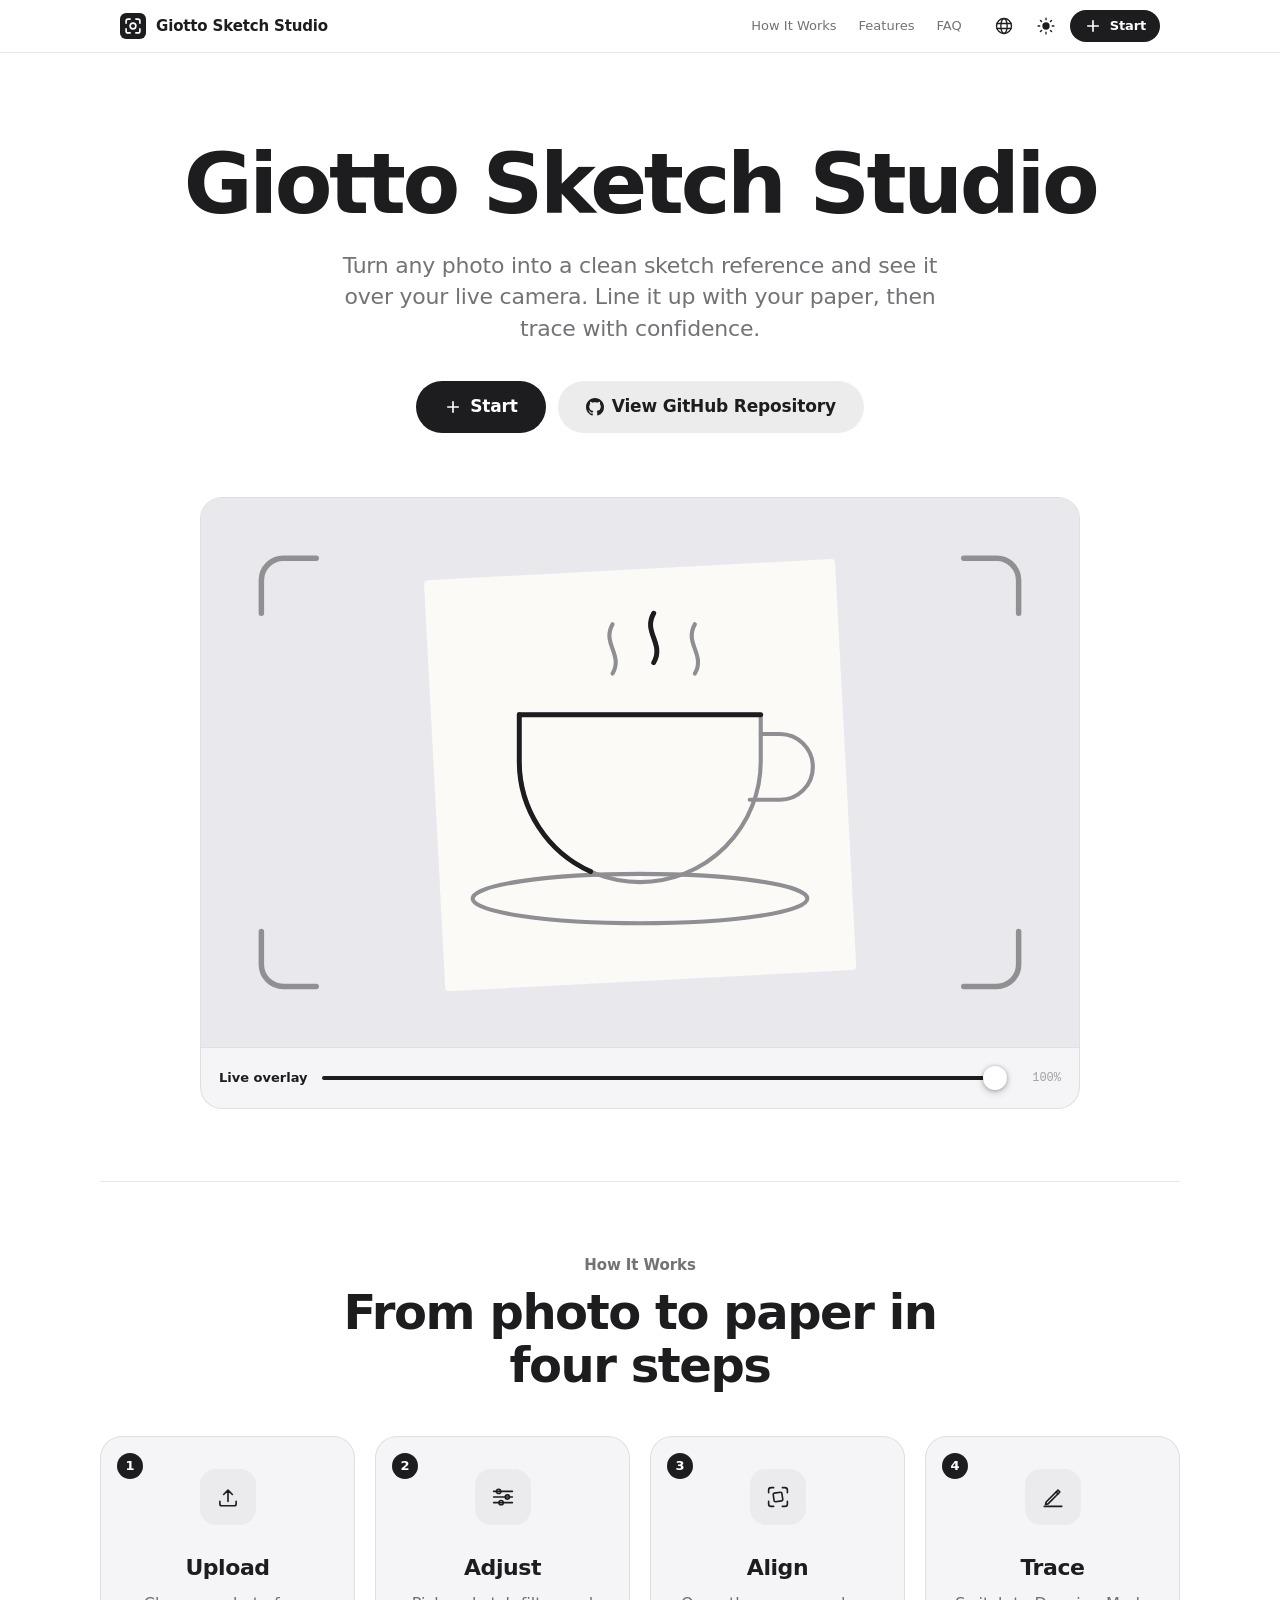
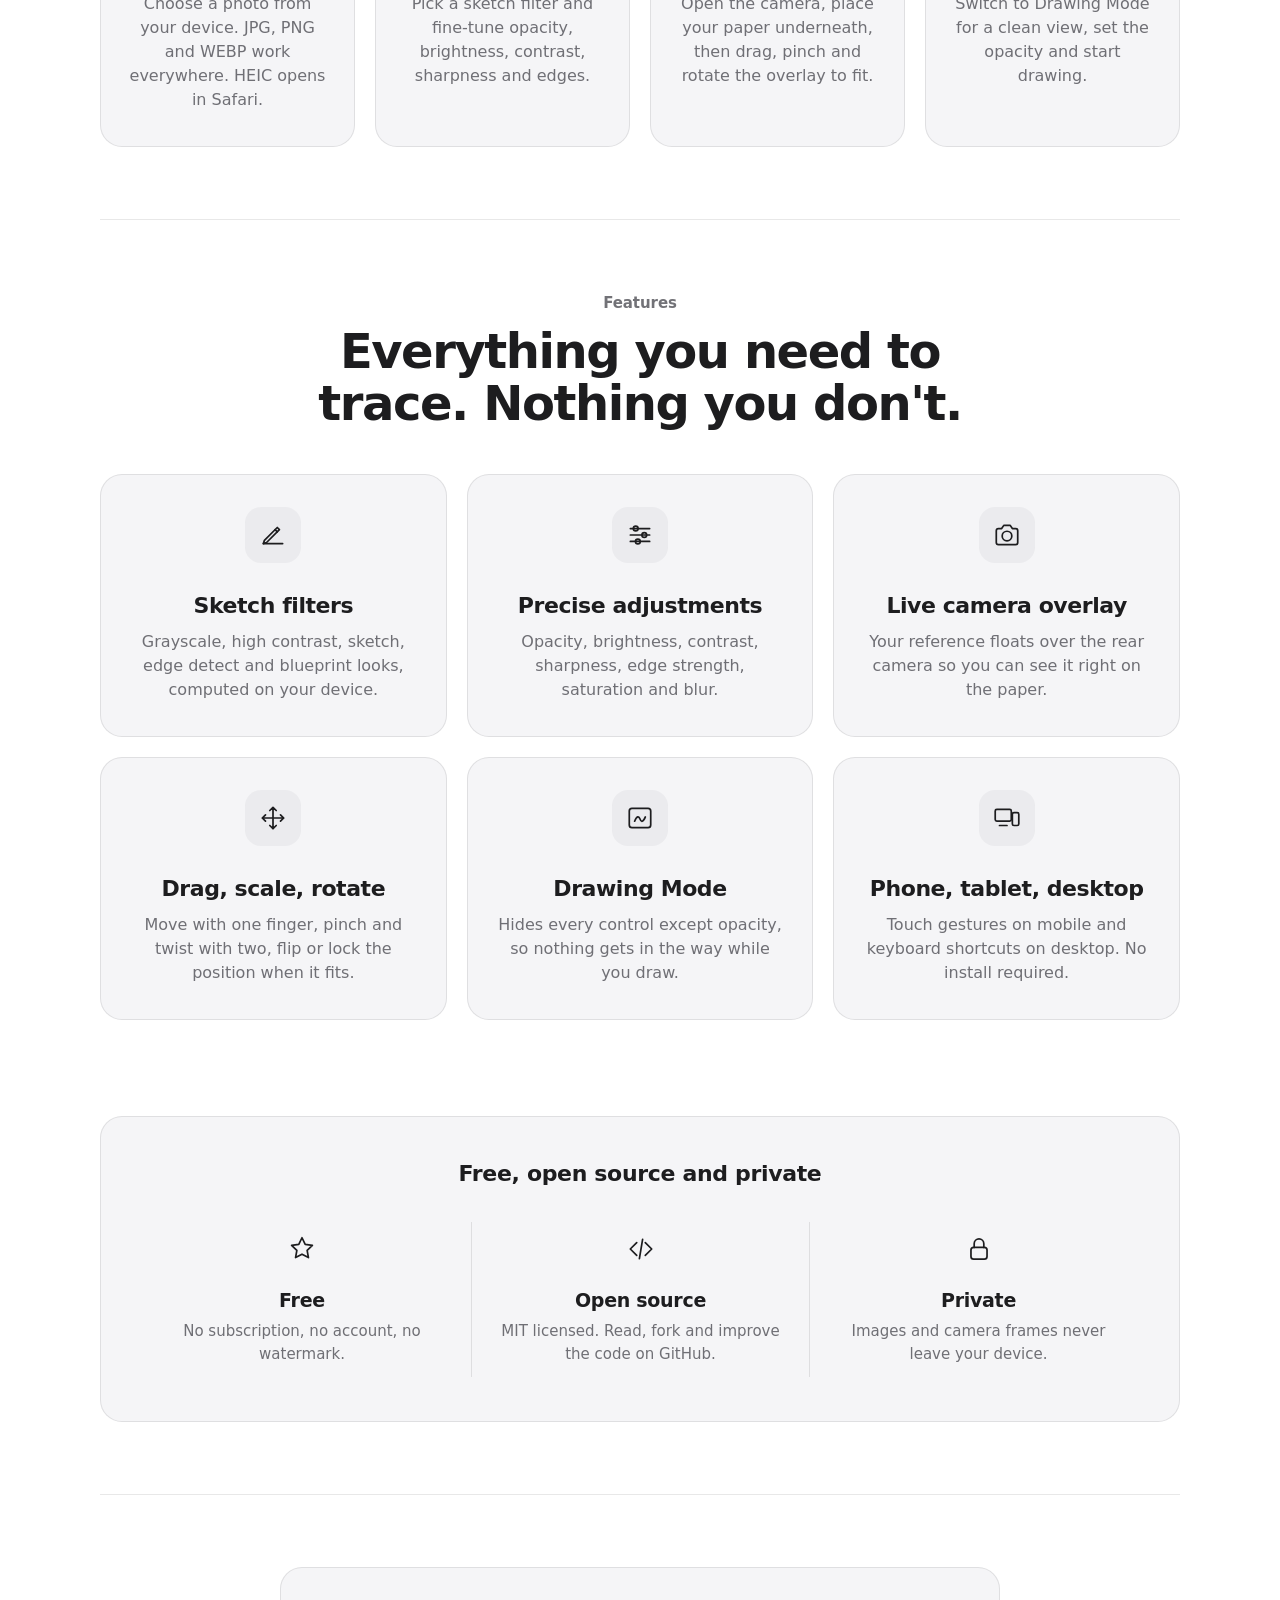
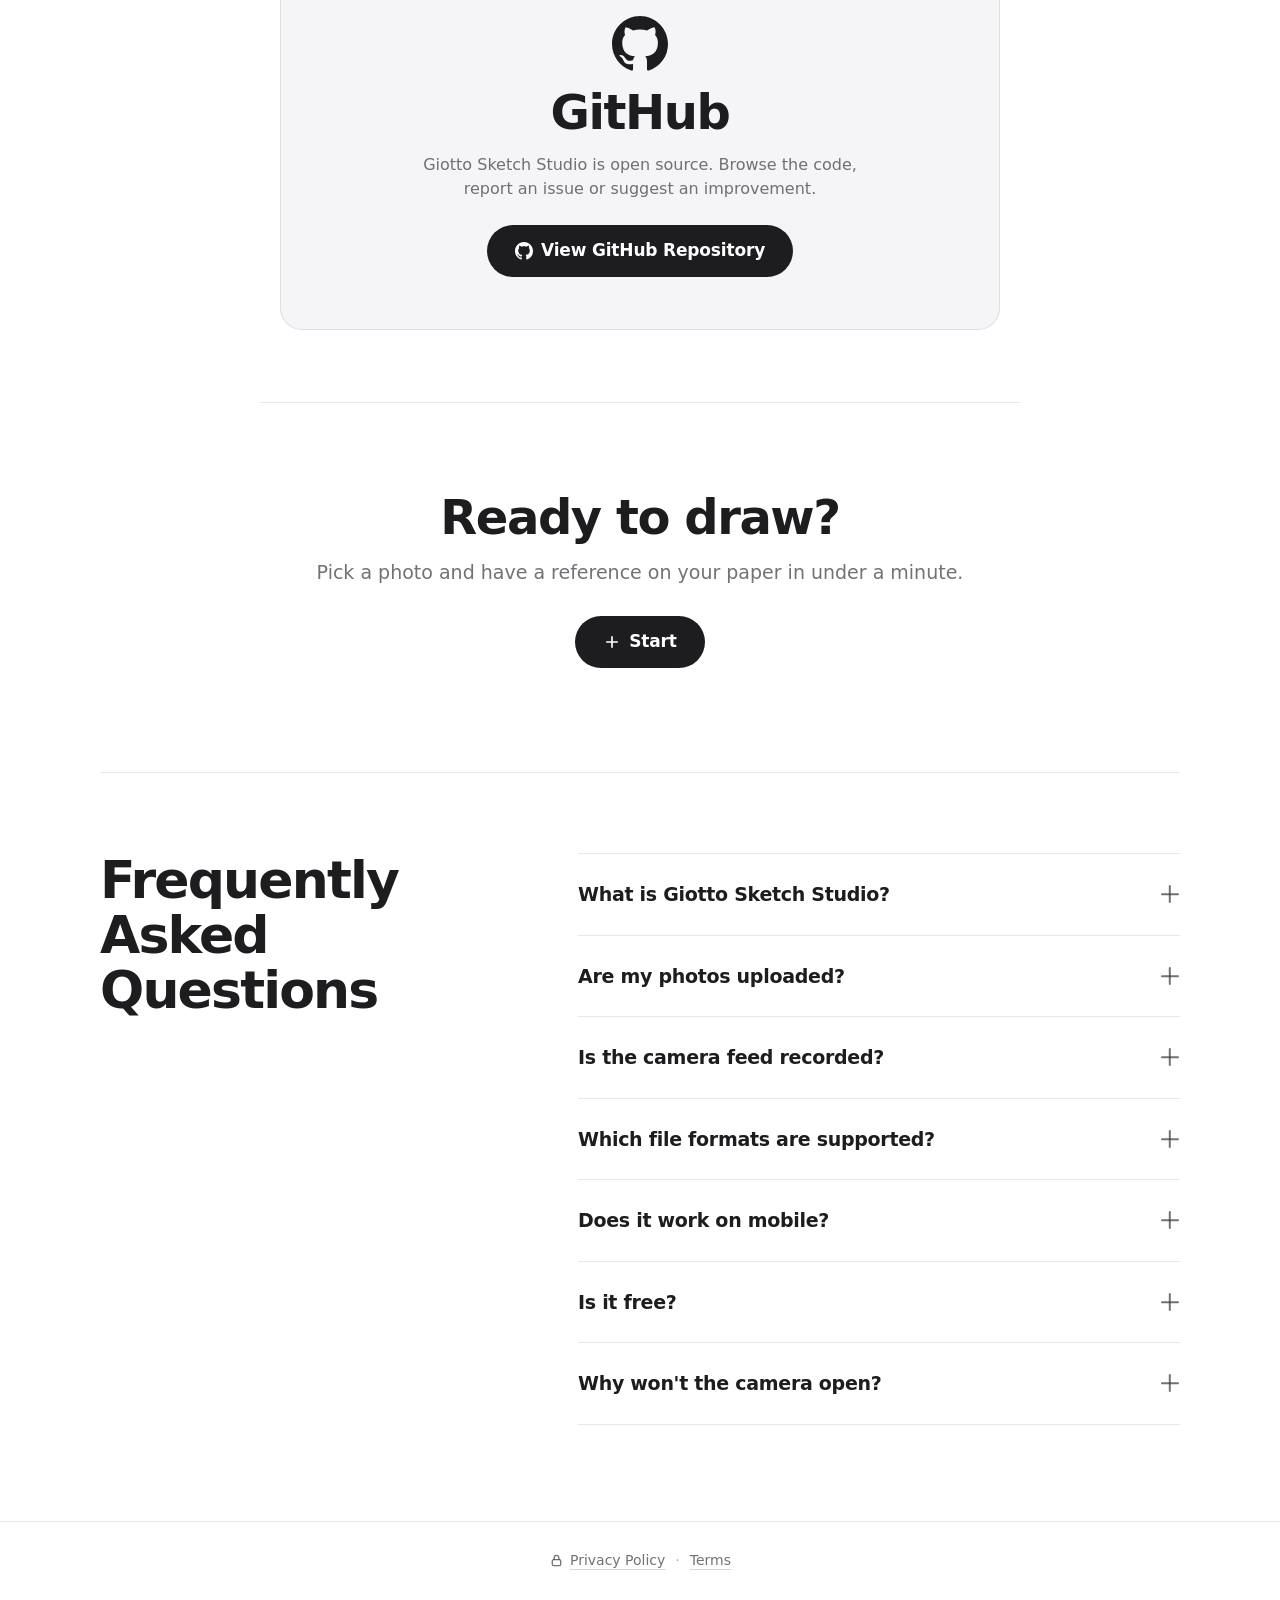
==== commit 09adea23: "Add files via upload" ====
--- a/index.html
+++ b/index.html
@@ -104,8 +104,8 @@
           </svg>
           <figcaption class="showcase-bar">
             <label class="pill" for="showcaseOpacity" data-i18n="illustrationCaption"></label>
-            <input type="range" id="showcaseOpacity" min="0" max="100" value="60">
-            <output class="mini-val" id="showcaseVal" for="showcaseOpacity">60%</output>
+            <input type="range" id="showcaseOpacity" min="0" max="100" value="100">
+            <output class="mini-val" id="showcaseVal" for="showcaseOpacity">100%</output>
           </figcaption>
         </figure>
       </section>
@@ -117,20 +117,24 @@
         </div>
         <ol class="steps">
           <li class="step">
-            <div class="step-media" aria-hidden="true"><svg viewBox="0 0 48 48"><path d="M24 31V13M24 13l-7 7M24 13l7 7"/><path d="M11 31v4a3 3 0 0 0 3 3h20a3 3 0 0 0 3-3v-4"/></svg></div>
-            <div class="step-body"><span class="step-num">1</span><h3 data-i18n="step1Title"></h3><p data-i18n="step1Text"></p></div>
+            <span class="step-num" aria-hidden="true">1</span>
+            <div class="feature-icon" aria-hidden="true"><svg viewBox="0 0 48 48"><path d="M24 31V13M24 13l-7 7M24 13l7 7"/><path d="M11 31v4a3 3 0 0 0 3 3h20a3 3 0 0 0 3-3v-4"/></svg></div>
+            <h3 data-i18n="step1Title"></h3><p data-i18n="step1Text"></p>
           </li>
           <li class="step">
-            <div class="step-media" aria-hidden="true"><svg viewBox="0 0 48 48"><path d="M9 15h30M9 24h30M9 33h30"/><circle cx="17" cy="15" r="3.4"/><circle cx="31" cy="24" r="3.4"/><circle cx="21" cy="33" r="3.4"/></svg></div>
-            <div class="step-body"><span class="step-num">2</span><h3 data-i18n="step2Title"></h3><p data-i18n="step2Text"></p></div>
+            <span class="step-num" aria-hidden="true">2</span>
+            <div class="feature-icon" aria-hidden="true"><svg viewBox="0 0 48 48"><path d="M9 15h30M9 24h30M9 33h30"/><circle cx="17" cy="15" r="3.4"/><circle cx="31" cy="24" r="3.4"/><circle cx="21" cy="33" r="3.4"/></svg></div>
+            <h3 data-i18n="step2Title"></h3><p data-i18n="step2Text"></p>
           </li>
           <li class="step">
-            <div class="step-media" aria-hidden="true"><svg viewBox="0 0 48 48"><path d="M9 17v-4a4 4 0 0 1 4-4h4M9 31v4a4 4 0 0 0 4 4h4M39 17v-4a4 4 0 0 0-4-4h-4M39 31v4a4 4 0 0 1-4 4h-4"/><rect x="17" y="17" width="14" height="14" rx="2" transform="rotate(-8 24 24)"/></svg></div>
-            <div class="step-body"><span class="step-num">3</span><h3 data-i18n="step3Title"></h3><p data-i18n="step3Text"></p></div>
+            <span class="step-num" aria-hidden="true">3</span>
+            <div class="feature-icon" aria-hidden="true"><svg viewBox="0 0 48 48"><path d="M9 17v-4a4 4 0 0 1 4-4h4M9 31v4a4 4 0 0 0 4 4h4M39 17v-4a4 4 0 0 0-4-4h-4M39 31v4a4 4 0 0 1-4 4h-4"/><rect x="17" y="17" width="14" height="14" rx="2" transform="rotate(-8 24 24)"/></svg></div>
+            <h3 data-i18n="step3Title"></h3><p data-i18n="step3Text"></p>
           </li>
           <li class="step">
-            <div class="step-media" aria-hidden="true"><svg viewBox="0 0 48 48"><path d="M12 36l4-1 19-19-3-3-19 19z"/><path d="M29 16l3 3M10 39h28"/></svg></div>
-            <div class="step-body"><span class="step-num">4</span><h3 data-i18n="step4Title"></h3><p data-i18n="step4Text"></p></div>
+            <span class="step-num" aria-hidden="true">4</span>
+            <div class="feature-icon" aria-hidden="true"><svg viewBox="0 0 48 48"><path d="M12 36l4-1 19-19-3-3-19 19z"/><path d="M29 16l3 3M10 39h28"/></svg></div>
+            <h3 data-i18n="step4Title"></h3><p data-i18n="step4Text"></p>
           </li>
         </ol>
       </section>
@@ -247,7 +251,6 @@
       <section><h2 data-i18n="privacy10h"></h2>
         <p data-i18n-rich="privacy10p" data-link="github"></p>
       </section>
-      <p class="doc-actions"><a class="btn primary" href="#studio"><svg aria-hidden="true"><use href="#i-plus"/></svg><span data-i18n="start"></span></a></p>
     </article>
 
     <!-- TERMS -->
@@ -293,13 +296,12 @@
       <section><h2><span class="doc-num">12.</span><span data-i18n="terms12h"></span></h2>
         <p data-i18n-rich="terms12p" data-link="github"></p>
       </section>
-      <p class="doc-actions"><a class="btn primary" href="#studio"><svg aria-hidden="true"><use href="#i-plus"/></svg><span data-i18n="start"></span></a></p>
     </article>
   </main>
 
   <footer class="footer">
     <nav class="legal-links" data-i18n-aria="navLegal">
-      <a href="#privacy"><svg aria-hidden="true"><use href="#i-lock"/></svg><span data-i18n="privacyPolicy"></span></a>
+      <a href="#privacy" data-sheet="privacy"><svg aria-hidden="true"><use href="#i-lock"/></svg><span data-i18n="privacyPolicy"></span></a>
       <span aria-hidden="true">·</span>
       <a href="#terms" data-i18n="termsLink"></a>
     </nav>
@@ -346,7 +348,7 @@
     </div>
 
     <nav class="legal-links studio-legal" data-i18n-aria="navLegal">
-      <a href="#privacy"><svg aria-hidden="true"><use href="#i-lock"/></svg><span data-i18n="privacyPolicy"></span></a>
+      <a href="#privacy" data-sheet="privacy"><svg aria-hidden="true"><use href="#i-lock"/></svg><span data-i18n="privacyPolicy"></span></a>
       <span aria-hidden="true">·</span>
       <a href="#terms" data-i18n="termsLink"></a>
     </nav>
@@ -507,7 +509,7 @@
       <div class="group">
         <h3 class="group-title" data-i18n="setInfo"></h3>
         <ul class="list">
-          <li><a class="row" href="#privacy" data-close-sheet><span class="row-label" data-i18n="privacyPolicy"></span><svg class="row-chev" aria-hidden="true"><use href="#i-chev"/></svg></a></li>
+          <li><button class="row" type="button" data-push="privacy"><span class="row-label" data-i18n="privacyPolicy"></span><svg class="row-chev" aria-hidden="true"><use href="#i-chev"/></svg></button></li>
           <li><a class="row" href="#terms" data-close-sheet><span class="row-label" data-i18n="termsTitle"></span><svg class="row-chev" aria-hidden="true"><use href="#i-chev"/></svg></a></li>
           <li><a class="row" href="#faq" data-close-sheet><span class="row-label" data-i18n="navFaq"></span><svg class="row-chev" aria-hidden="true"><use href="#i-chev"/></svg></a></li>
           <li><button class="row" type="button" data-push="guide"><span class="row-label" data-i18n="navHowItWorks"></span><svg class="row-chev" aria-hidden="true"><use href="#i-chev"/></svg></button></li>
@@ -531,6 +533,26 @@
       </div>
     </div>
 
+    <!-- Privacy summary -->
+    <div class="sheet-view" data-view="privacy" hidden>
+      <p class="sheet-lead" data-i18n="privacySheetLead"></p>
+      <div class="group">
+        <ul class="list">
+          <li><div class="row static text-only"><svg class="row-icon" viewBox="0 0 18 18" aria-hidden="true"><rect x="3" y="3.5" width="12" height="9" rx="1.5"/><path d="M6.5 15.5h5"/></svg><span class="row-label" data-i18n="privacyS1"></span></div></li>
+          <li><div class="row static text-only"><svg class="row-icon" viewBox="0 0 18 18" aria-hidden="true"><circle cx="9" cy="9" r="6.5"/><path d="M2.5 9h13M9 2.5c2 2.2 2 10.8 0 13M9 2.5c-2 2.2-2 10.8 0 13"/></svg><span class="row-label" data-i18n="privacyS2"></span></div></li>
+          <li><div class="row static text-only"><svg class="row-icon" viewBox="0 0 18 18" aria-hidden="true"><path d="M9 12V4M5.5 7.5L9 4l3.5 3.5M3 14.5h12"/><path d="M3 3l12 12"/></svg><span class="row-label" data-i18n="privacyS3"></span></div></li>
+          <li><div class="row static text-only"><svg class="row-icon" viewBox="0 0 18 18" aria-hidden="true"><path d="M2.5 6.5a1.5 1.5 0 0 1 1.5-1.5h1.6l1.2-1.8h4.4l1.2 1.8H14a1.5 1.5 0 0 1 1.5 1.5v6.5A1.5 1.5 0 0 1 14 14.5H4A1.5 1.5 0 0 1 2.5 13z"/><circle cx="9" cy="9.5" r="2.4"/><path d="M3 3l12 12"/></svg><span class="row-label" data-i18n="privacyS4"></span></div></li>
+          <li><div class="row static text-only"><svg class="row-icon" viewBox="0 0 18 18" aria-hidden="true"><ellipse cx="9" cy="4.5" rx="5.5" ry="2"/><path d="M3.5 4.5v9c0 1.1 2.5 2 5.5 2s5.5-.9 5.5-2v-9"/><path d="M3 3l12 12"/></svg><span class="row-label" data-i18n="privacyS5"></span></div></li>
+        </ul>
+        <p class="group-foot" data-i18n="privacySheetFoot"></p>
+      </div>
+      <div class="group">
+        <ul class="list">
+          <li><a class="row" href="#privacy" data-close-sheet><span class="row-label" data-i18n="privacyFull"></span><svg class="row-chev" aria-hidden="true"><use href="#i-chev"/></svg></a></li>
+        </ul>
+      </div>
+    </div>
+
     <!-- Language -->
     <div class="sheet-view" data-view="language" hidden>
       <div class="group">
--- a/assets/css/app.css
+++ b/assets/css/app.css
@@ -210,32 +210,34 @@
 .showcase-art { display: block; width: 100%; height: auto; }
 .ill-bg { fill: var(--ill-bg); }
 .ill-paper { fill: #fbfaf6; }
-.ill-guide { fill: none; stroke: #8e8e93; stroke-width: 3; stroke-linecap: round; stroke-linejoin: round; opacity: 0.6; transition: opacity 0.12s linear; }
+.ill-guide { fill: none; stroke: #8e8e93; stroke-width: 3; stroke-linecap: round; stroke-linejoin: round; opacity: 1; transition: opacity 0.12s linear; }
 .ill-ink { fill: none; stroke: #1d1d1f; stroke-width: 3.6; stroke-linecap: round; stroke-linejoin: round; }
 .ill-corners { fill: none; stroke: var(--ill-corner); stroke-width: 4; stroke-linecap: round; }
 .showcase-bar { display: flex; align-items: center; gap: 14px; padding: 14px 18px; border-top: 1px solid var(--separator); font-size: 13px; color: var(--label-2); }
 .pill { font-weight: 600; color: var(--label); white-space: nowrap; cursor: pointer; }
 .showcase-bar input[type="range"] { flex: 1; min-width: 0; }
-.showcase-bar input[type="range"]::-webkit-slider-runnable-track { background: linear-gradient(to right, var(--label) var(--fill-pct, 60%), var(--track) var(--fill-pct, 60%)); }
+.showcase-bar input[type="range"]::-webkit-slider-runnable-track { background: linear-gradient(to right, var(--label) var(--fill-pct, 100%), var(--track) var(--fill-pct, 100%)); }
 .showcase-bar input[type="range"]::-moz-range-progress { height: 4px; border-radius: 4px; background: var(--label); }
-[dir="rtl"] .showcase-bar input[type="range"]::-webkit-slider-runnable-track { background: linear-gradient(to left, var(--label) var(--fill-pct, 60%), var(--track) var(--fill-pct, 60%)); }
+[dir="rtl"] .showcase-bar input[type="range"]::-webkit-slider-runnable-track { background: linear-gradient(to left, var(--label) var(--fill-pct, 100%), var(--track) var(--fill-pct, 100%)); }
 .mini-val { width: 40px; text-align: end; font-family: var(--font-mono); font-size: 12px; color: var(--label-3); }
 
 .block { max-width: 1080px; margin: 0 auto; padding: 72px 0; border-top: 1px solid var(--separator); }
 .block-head { max-width: 680px; margin: 0 auto 44px; text-align: center; }
 .block h2, .cta h2 { font-size: clamp(30px, 5vw, 48px); font-weight: 700; letter-spacing: -0.03em; line-height: 1.1; }
 
-.steps { list-style: none; margin: 0; padding: 0; display: grid; grid-template-columns: repeat(2, minmax(0, 1fr)); gap: 20px; }
-.step { background: var(--card); border: 1px solid var(--separator); border-radius: var(--radius-xl); padding: 12px; display: flex; flex-direction: column; transition: transform 0.25s var(--ease-out), border-color 0.25s; }
-.step-media { aspect-ratio: 2 / 1; border-radius: 14px; background: var(--bg-2); display: flex; align-items: center; justify-content: center; }
-html[data-theme="light"] .step-media { background: var(--bg); }
-.step-media svg { width: 92px; height: 92px; fill: none; stroke: var(--label); stroke-width: 1.8; stroke-linecap: round; stroke-linejoin: round; }
-.step-body { padding: 22px 14px 18px; }
+.steps { list-style: none; margin: 0; padding: 0; display: grid; grid-template-columns: repeat(4, minmax(0, 1fr)); gap: 20px; }
+.step {
+  position: relative; text-align: center;
+  background: var(--card); border: 1px solid var(--separator); border-radius: var(--radius-xl);
+  padding: 32px 24px 34px; transition: transform 0.25s var(--ease-out), border-color 0.25s;
+}
+.step .feature-icon svg { stroke-width: 2.6; }
 .step-num {
+  position: absolute; top: 16px; inset-inline-start: 16px;
   display: inline-flex; align-items: center; justify-content: center;
-  width: 30px; height: 30px; border-radius: 50%;
+  width: 26px; height: 26px; border-radius: 50%;
   background: var(--primary-bg); color: var(--primary-fg);
-  font-size: 14px; font-weight: 700; margin-bottom: 14px;
+  font-size: 13px; font-weight: 700;
 }
 .step h3, .feature h3 { font-size: 22px; font-weight: 600; letter-spacing: -0.02em; margin-bottom: 8px; }
 .step p, .feature p { font-size: 16px; color: var(--label-2); line-height: 1.5; }
@@ -244,8 +246,8 @@
 }
 
 .features { display: grid; grid-template-columns: repeat(3, minmax(0, 1fr)); gap: 20px; }
-.feature { background: var(--card); border: 1px solid var(--separator); border-radius: var(--radius-xl); padding: 32px 28px 34px; min-height: 250px; transition: transform 0.25s var(--ease-out), border-color 0.25s; }
-.feature-icon { width: 56px; height: 56px; border-radius: 16px; background: var(--fill-2); display: flex; align-items: center; justify-content: center; margin-bottom: 26px; }
+.feature { background: var(--card); border: 1px solid var(--separator); border-radius: var(--radius-xl); padding: 32px 28px 34px; min-height: 250px; transition: transform 0.25s var(--ease-out), border-color 0.25s;  text-align: center; }
+.feature-icon { width: 56px; height: 56px; border-radius: 16px; background: var(--fill-2); display: flex; margin-inline: auto; align-items: center; justify-content: center; margin-bottom: 26px; }
 .feature-icon svg { width: 30px; height: 30px; fill: none; stroke: var(--label); stroke-width: 1.6; stroke-linecap: round; stroke-linejoin: round; }
 
 .values { max-width: 1080px; margin: 24px auto 72px; padding: 40px 32px 44px; border-radius: var(--radius-xl); background: var(--card); border: 1px solid var(--separator); }
@@ -291,7 +293,7 @@
 .cta p { color: var(--label-2); font-size: 19px; margin: 14px 0 30px; }
 
 @media (max-width: 900px) {
-  .features { grid-template-columns: repeat(2, minmax(0, 1fr)); }
+  .steps, .features { grid-template-columns: repeat(2, minmax(0, 1fr)); }
 }
 @media (max-width: 600px) {
   .hero { padding: 56px 0 48px; }
@@ -332,7 +334,6 @@
 .doc-num { min-width: 26px; flex: none; color: var(--label-3); font-variant-numeric: tabular-nums; }
 .numbered section p, .numbered .doc-list { margin-inline-start: 40px; }
 @media (max-width: 600px) { .numbered section p, .numbered .doc-list { margin-inline-start: 0; } }
-.doc-actions { margin-top: 44px; }
 
 /* ============================= FOOTER ============================= */
 .footer { border-top: 1px solid var(--separator); padding: 28px 20px calc(32px + var(--safe-bottom)); }
@@ -532,6 +533,7 @@
 /* ============================= SETTINGS SHEET ============================= */
 .sheet-backdrop {
   position: fixed; inset: 0; z-index: 70; background: var(--backdrop);
+  -webkit-backdrop-filter: blur(10px); backdrop-filter: blur(10px);
   opacity: 0; transition: opacity 0.25s var(--ease);
 }
 .sheet-backdrop.show { opacity: 1; }
@@ -592,6 +594,9 @@
 .row-check { width: 18px; height: 18px; color: var(--label); flex: none; visibility: hidden; }
 .row[aria-checked="true"] .row-check { visibility: visible; }
 .row .mark { width: 36px; height: 36px; }
+.row.text-only { gap: 12px; }
+.row-icon { width: 18px; height: 18px; flex: none; fill: none; stroke: var(--label-2); stroke-width: 1.5; stroke-linecap: round; stroke-linejoin: round; }
+.sheet-lead { margin: 16px 4px 0; font-size: 17px; font-weight: 600; letter-spacing: -0.012em; line-height: 1.4; }
 .row.danger { color: var(--danger); justify-content: center; }
 .row.danger .row-label { flex: none; }
 
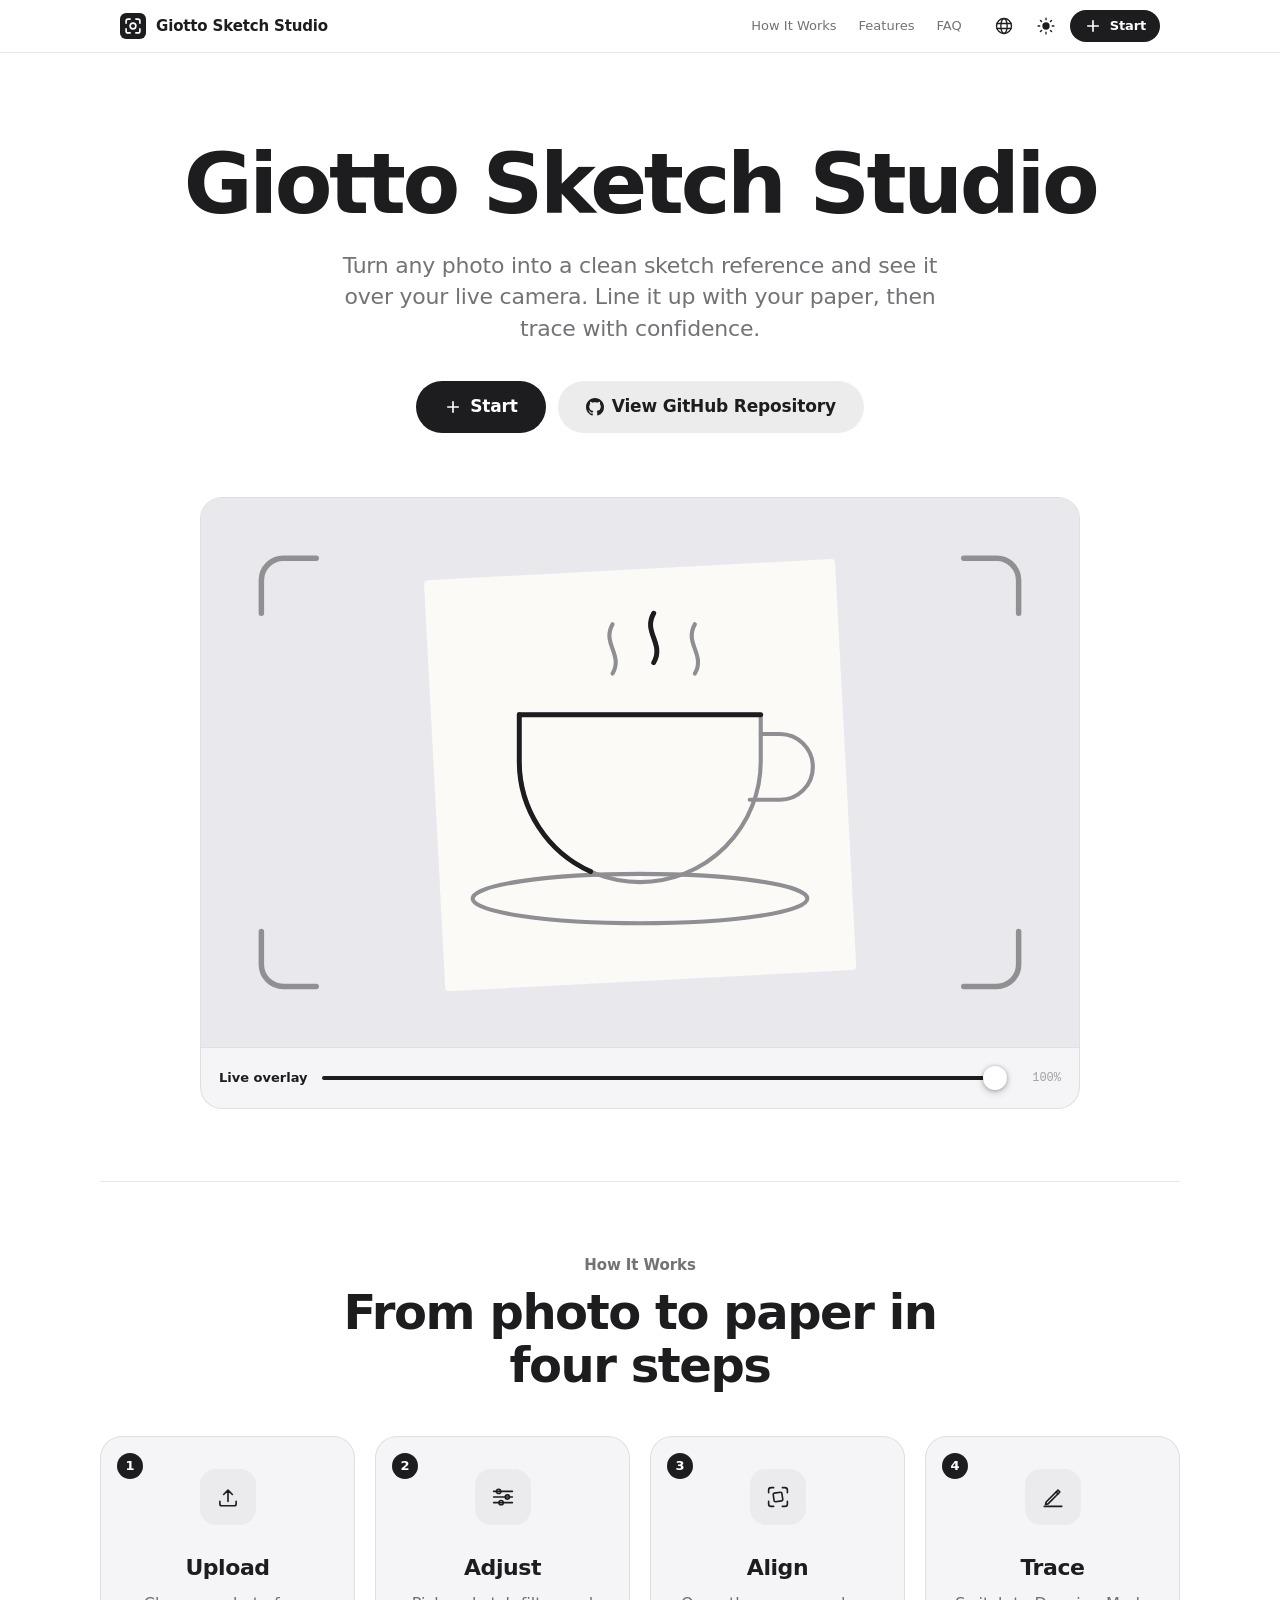
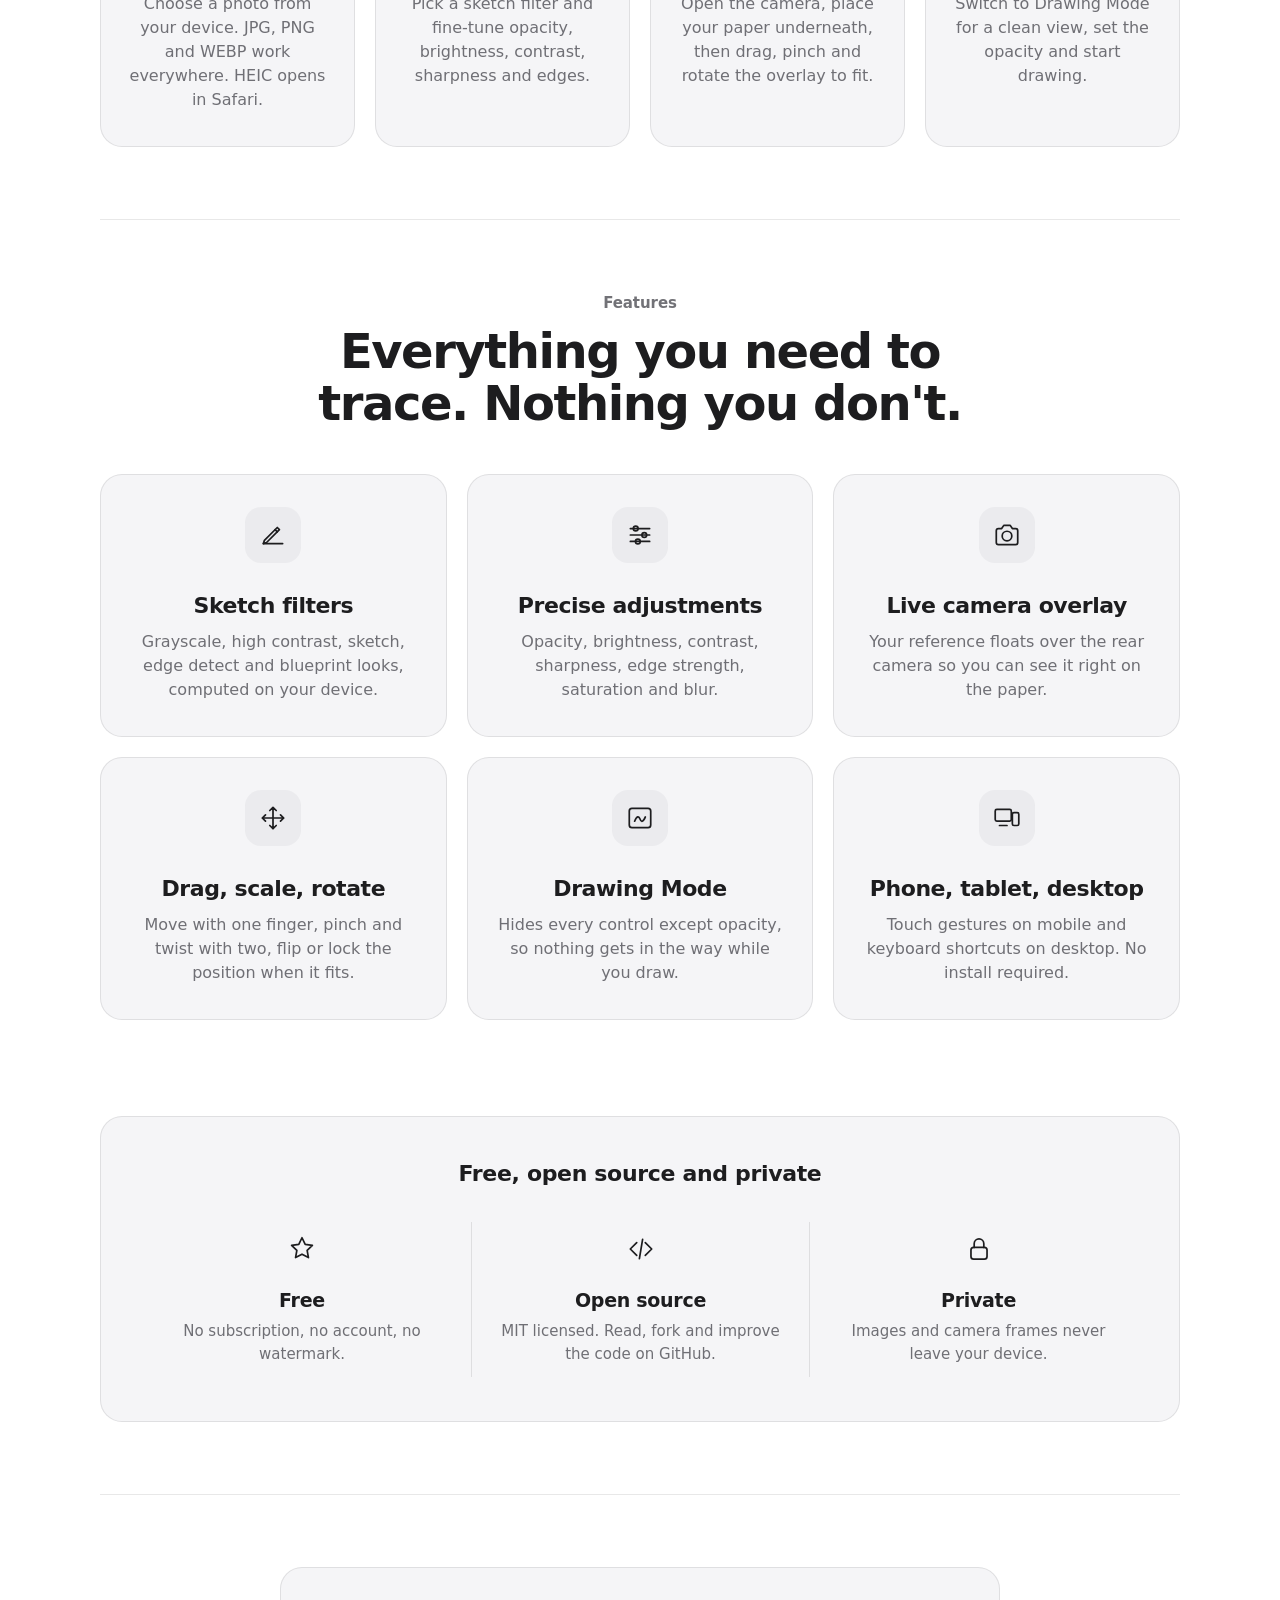
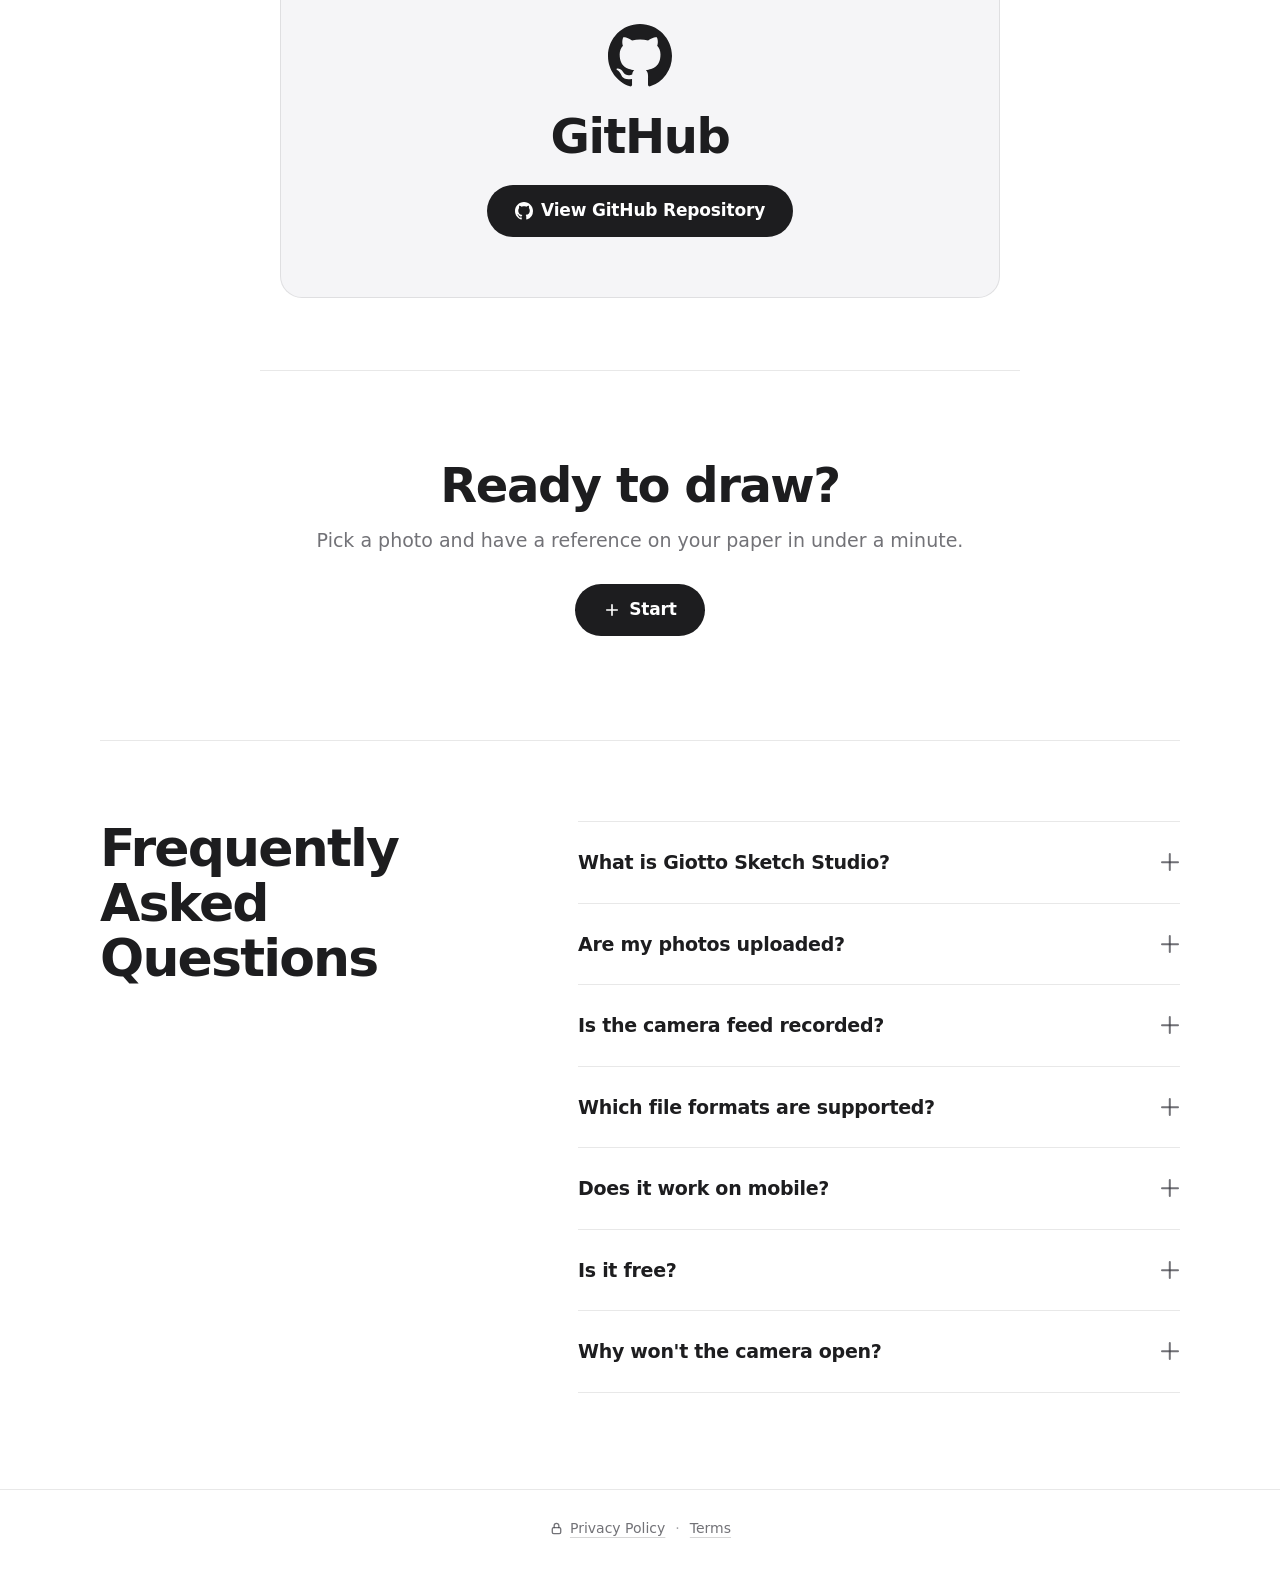
==== commit 1f914267: "new files and index html ;)" ====
--- a/index.html
+++ b/index.html
@@ -185,7 +185,6 @@
         <div class="repo-card">
           <svg class="repo-icon" aria-hidden="true"><use href="#i-github"/></svg>
           <h2 id="githubTitle">GitHub</h2>
-          <p data-i18n="githubText"></p>
           <a class="btn primary large" href="https://github.com/aligokdam/giotto.sketch.studio" target="_blank" rel="noopener noreferrer">
             <svg aria-hidden="true"><use href="#i-github"/></svg><span data-i18n="viewOnGithub"></span>
           </a>
@@ -238,9 +237,6 @@
       </section>
       <section><h2 data-i18n="privacy6h"></h2>
         <p data-i18n="privacy6p"></p>
-      </section>
-      <section><h2 data-i18n="privacy7h"></h2>
-        <p data-i18n="privacy7p"></p>
       </section>
       <section><h2 data-i18n="privacy8h"></h2>
         <p data-i18n="privacy8p"></p>
@@ -546,11 +542,6 @@
         </ul>
         <p class="group-foot" data-i18n="privacySheetFoot"></p>
       </div>
-      <div class="group">
-        <ul class="list">
-          <li><a class="row" href="#privacy" data-close-sheet><span class="row-label" data-i18n="privacyFull"></span><svg class="row-chev" aria-hidden="true"><use href="#i-chev"/></svg></a></li>
-        </ul>
-      </div>
     </div>
 
     <!-- Language -->
--- a/assets/css/app.css
+++ b/assets/css/app.css
@@ -283,12 +283,11 @@
 
 .github { text-align: center; }
 .repo-card {
-  max-width: 720px; margin: 0 auto; padding: 48px 32px 52px; border-radius: var(--radius-xl);
+  max-width: 720px; margin: 0 auto; padding: 56px 32px 60px; border-radius: var(--radius-xl);
   background: var(--card); border: 1px solid var(--separator);
-  display: flex; flex-direction: column; align-items: center; gap: 14px;
-}
-.repo-icon { width: 56px; height: 56px; color: var(--label); }
-.repo-card p { max-width: 460px; color: var(--label-2); font-size: 16px; margin-bottom: 10px; }
+  display: flex; flex-direction: column; align-items: center; gap: 22px;
+}
+.repo-icon { width: 64px; height: 64px; color: var(--label); }
 .cta { max-width: 760px; margin: 0 auto; padding: 88px 0 104px; text-align: center; border-top: 1px solid var(--separator); }
 .cta p { color: var(--label-2); font-size: 19px; margin: 14px 0 30px; }
 
